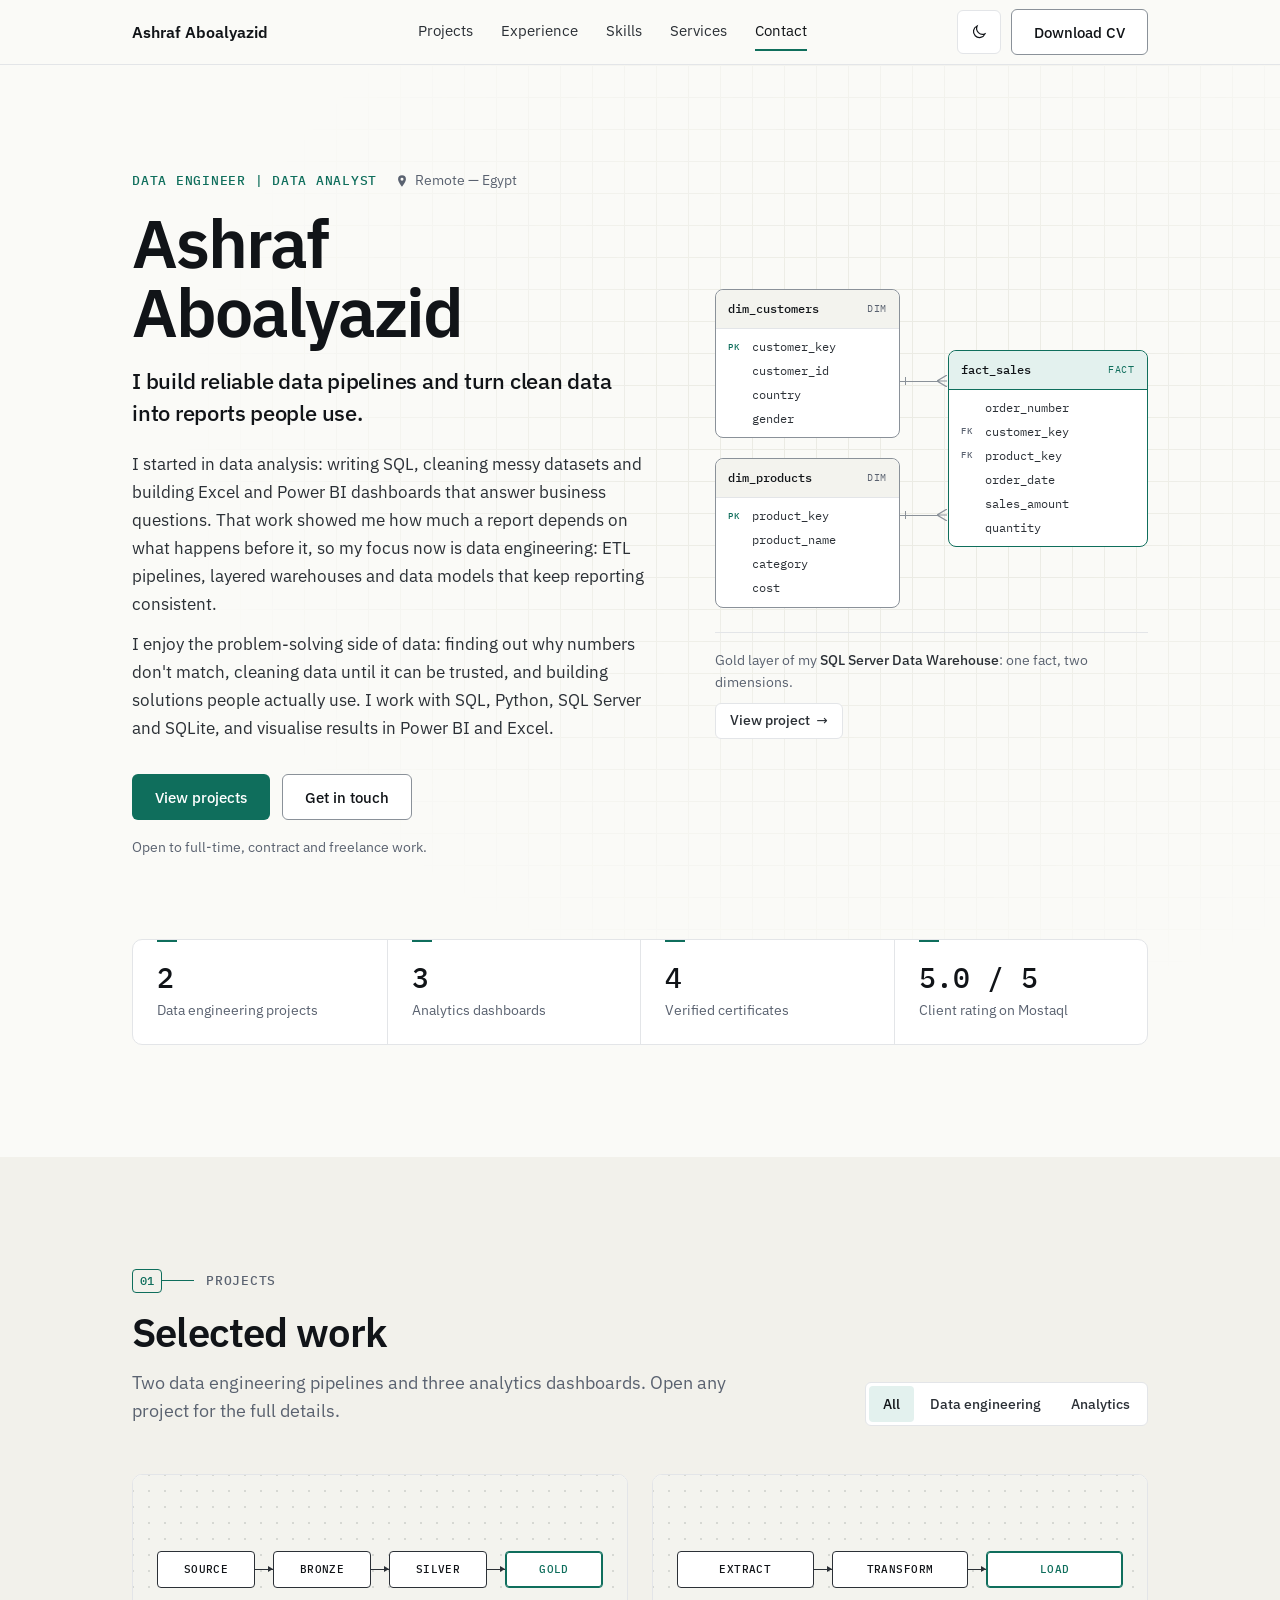
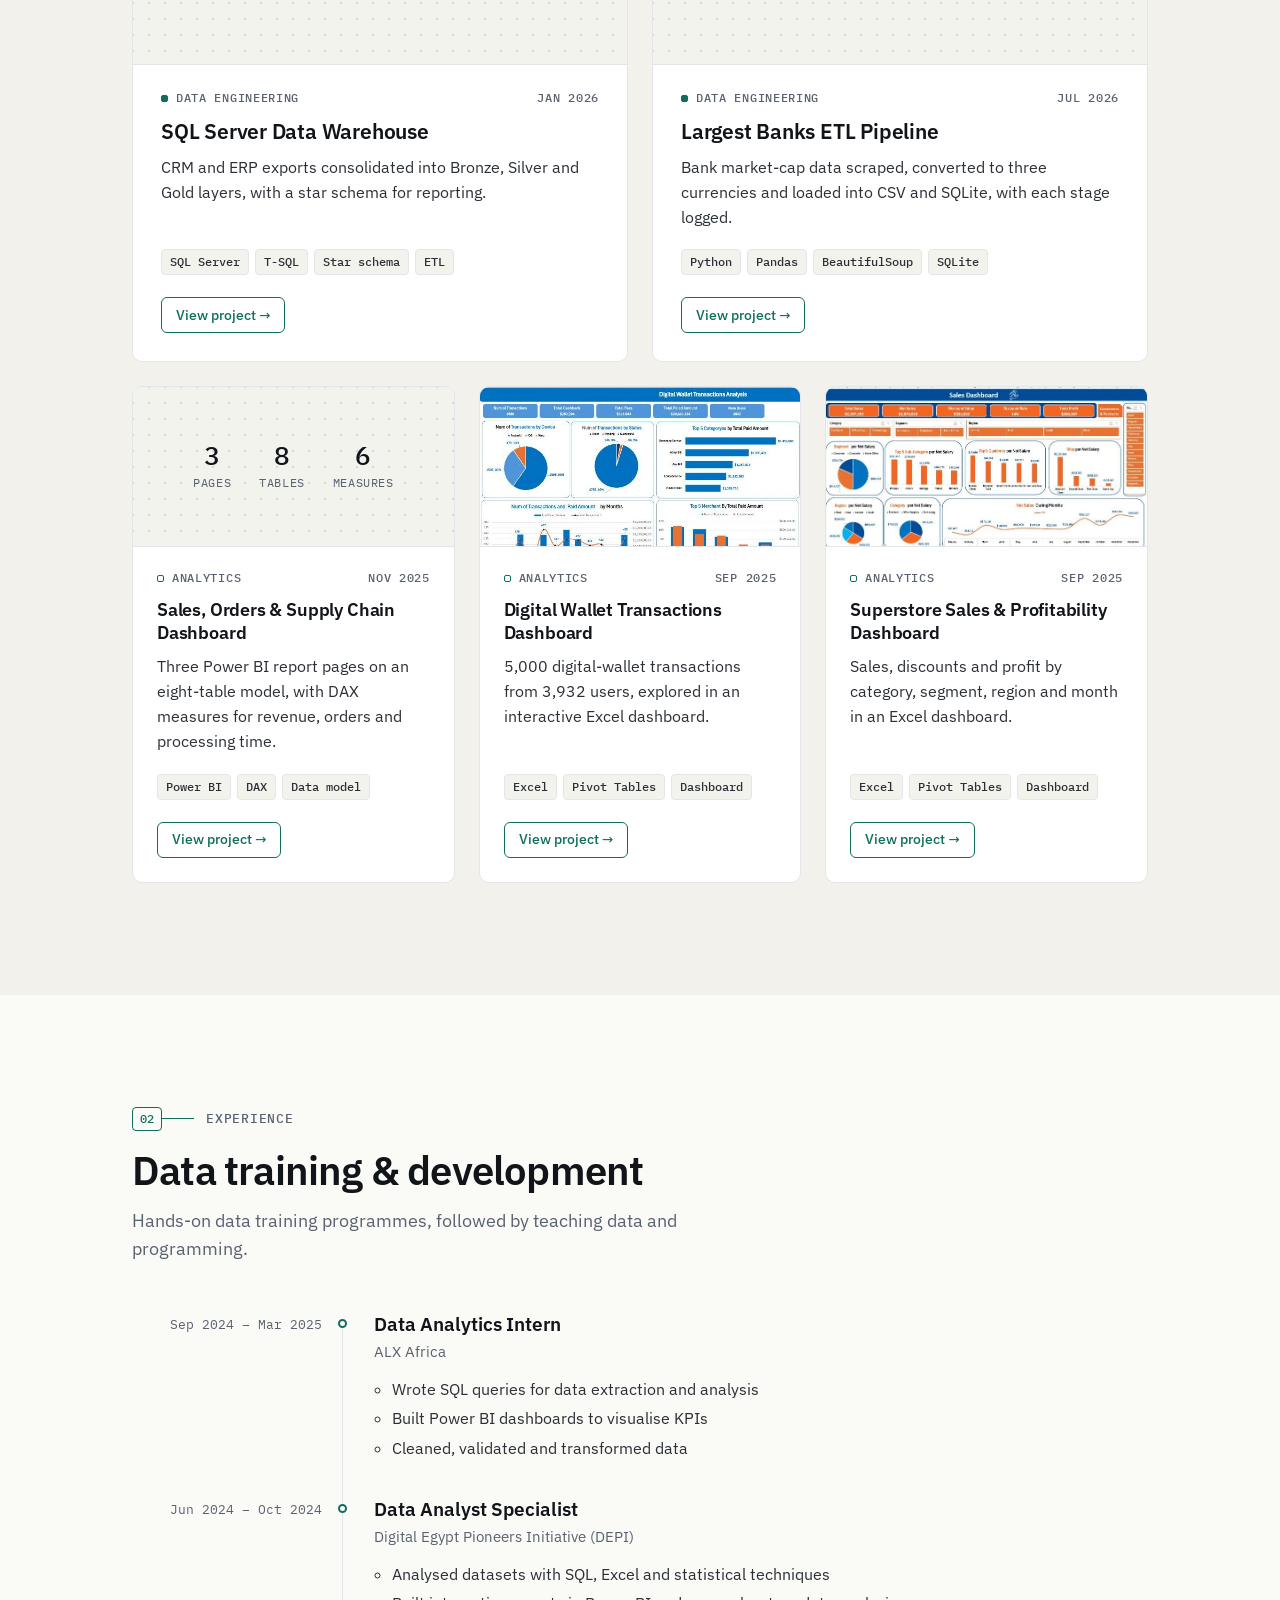
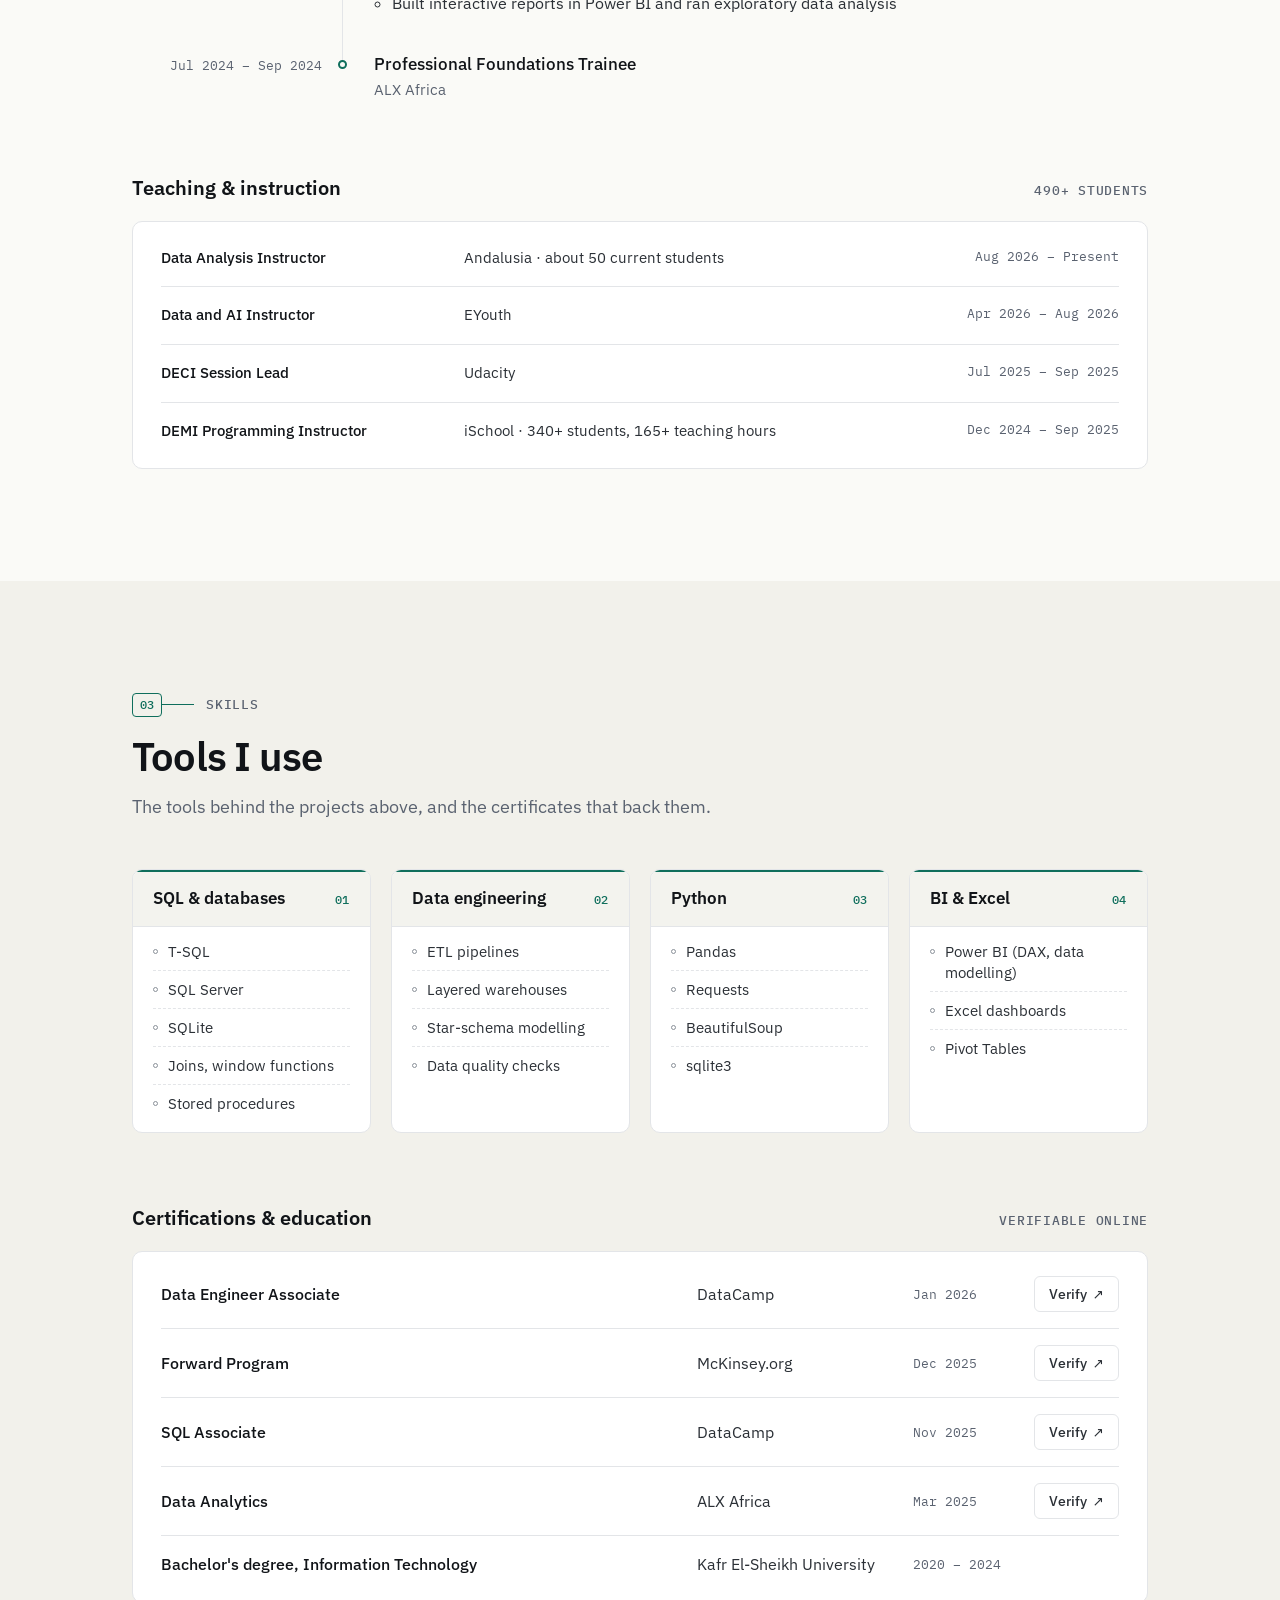
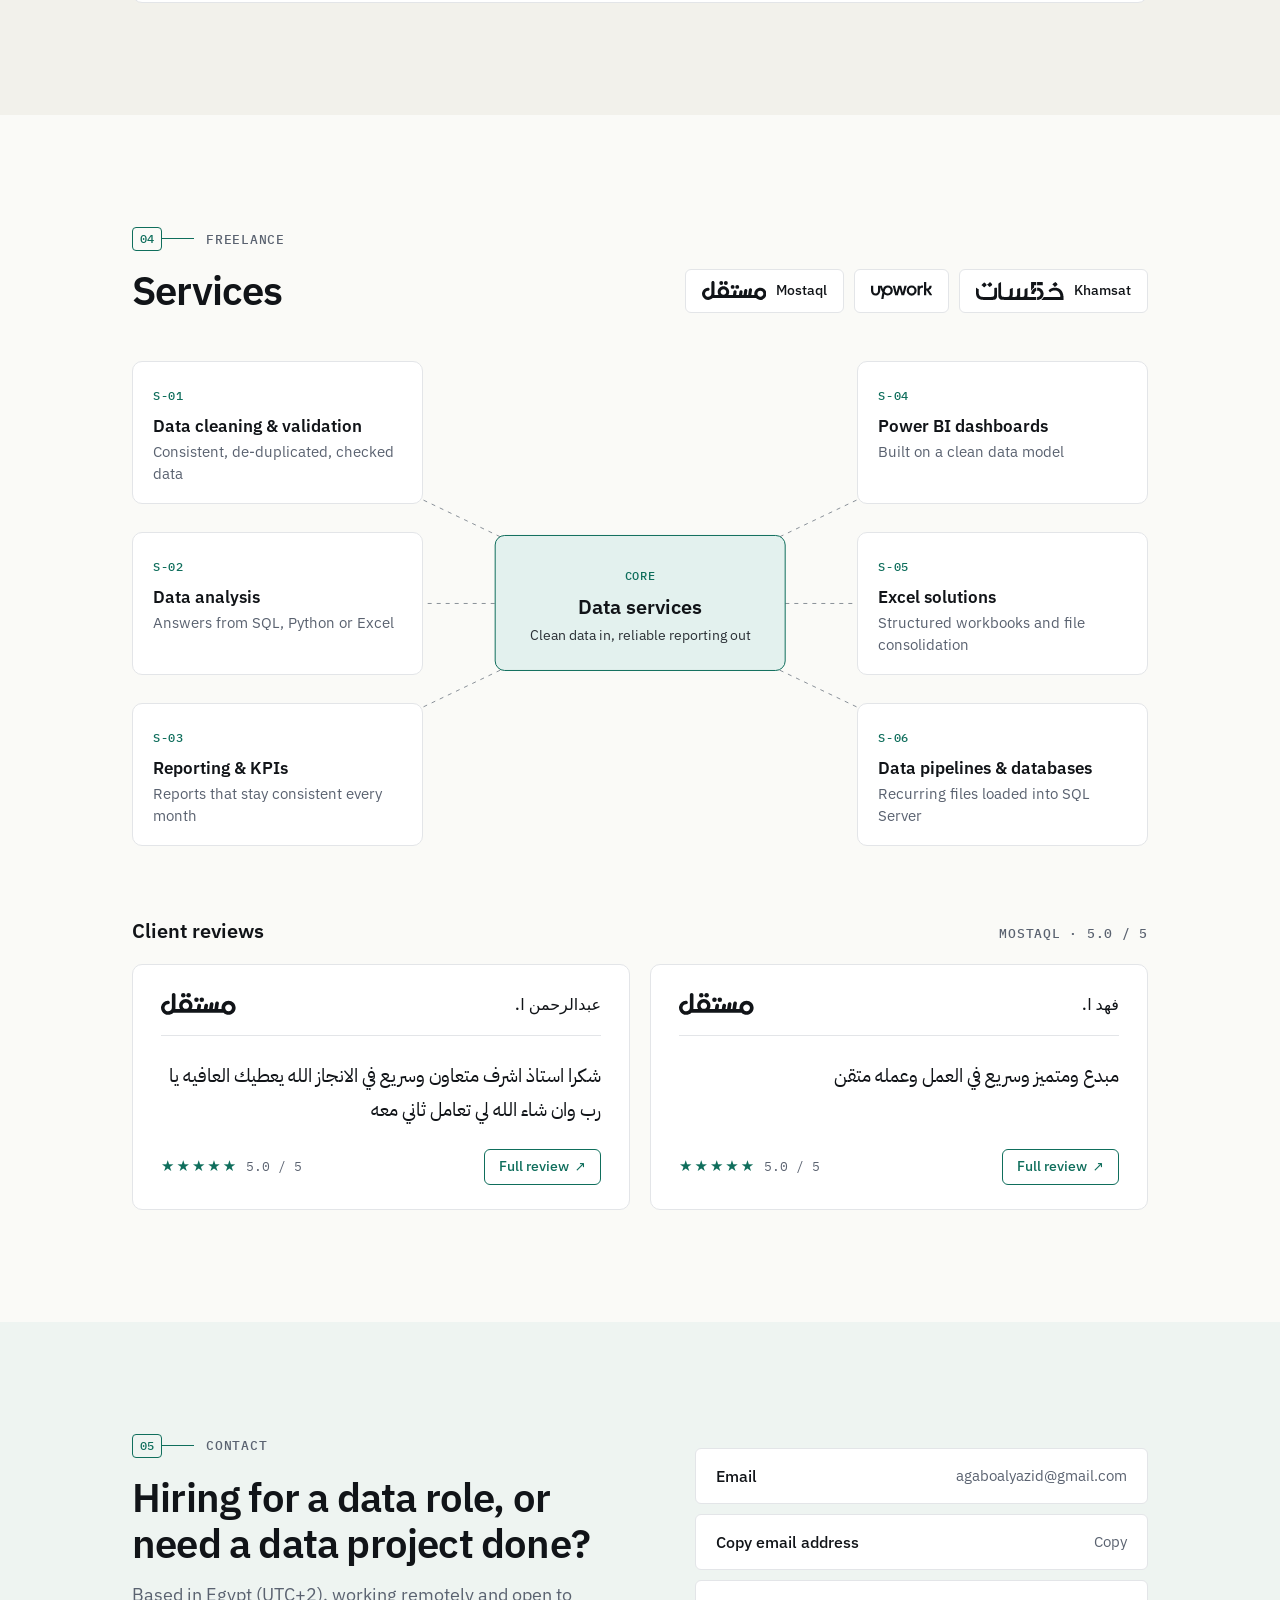
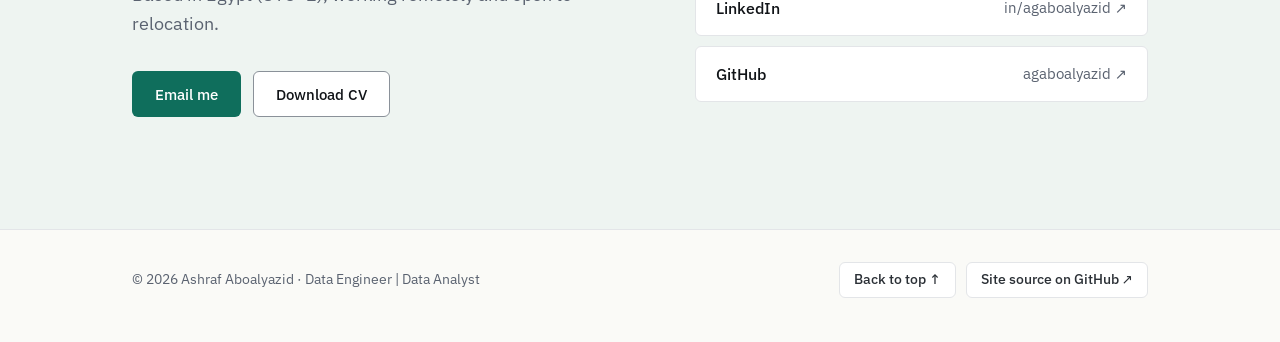
==== index.html @ 2f443173 "Star-schema services layout and branded platform buttons Services: a central 'Data services' hub wit" ====
<!doctype html>
<html lang="en">
<head>
<meta charset="utf-8">
<meta name="viewport" content="width=device-width, initial-scale=1">
<title>Ashraf Aboalyazid · Data Engineer | Data Analyst</title>
<meta name="description" content="Data Engineer and Data Analyst building ETL pipelines and warehouse models with SQL Server and Python, and reporting in Power BI and Excel. Remote, Egypt.">
<link rel="canonical" href="https://agaboalyazid.github.io/Portfolio/">
<meta property="og:type" content="website">
<meta property="og:title" content="Ashraf Aboalyazid · Data Engineer | Data Analyst">
<meta property="og:description" content="Data Engineer and Data Analyst building ETL pipelines and warehouse models with SQL Server and Python, and reporting in Power BI and Excel. Remote, Egypt.">
<meta property="og:url" content="https://agaboalyazid.github.io/Portfolio/">
<meta property="og:image" content="https://agaboalyazid.github.io/Portfolio/assets/og/og-home.png">
<meta property="og:image:width" content="1200">
<meta property="og:image:height" content="630">
<meta name="twitter:card" content="summary_large_image">
<meta name="twitter:title" content="Ashraf Aboalyazid · Data Engineer | Data Analyst">
<meta name="twitter:description" content="Data Engineer and Data Analyst building ETL pipelines and warehouse models with SQL Server and Python, and reporting in Power BI and Excel. Remote, Egypt.">
<meta name="twitter:image" content="https://agaboalyazid.github.io/Portfolio/assets/og/og-home.png">
<meta name="theme-color" content="#FAFAF7" media="(prefers-color-scheme: light)">
<meta name="theme-color" content="#121416" media="(prefers-color-scheme: dark)">
<link rel="icon" href="favicon.svg" type="image/svg+xml">
<link rel="apple-touch-icon" href="apple-touch-icon.png">
<script>(function(){try{var t=localStorage.getItem('theme');if(t==='light'||t==='dark')document.documentElement.setAttribute('data-theme',t);}catch(e){}})();</script>
<link rel="preload" href="assets/fonts/ibm-plex-sans-latin-400-normal.woff2" as="font" type="font/woff2" crossorigin>
<link rel="stylesheet" href="assets/css/tokens.css">
<link rel="stylesheet" href="assets/css/main.css">
<script src="assets/js/main.js" defer></script>
<script type="application/ld+json">{"@context": "https://schema.org", "@type": "Person", "name": "Ashraf Aboalyazid", "jobTitle": "Data Engineer | Data Analyst", "url": "https://agaboalyazid.github.io/Portfolio/", "address": {"@type": "PostalAddress", "addressCountry": "EG"}, "sameAs": ["https://www.linkedin.com/in/agaboalyazid/", "https://github.com/agaboalyazid"]}</script>
</head>
<body>
<a class="skip" href="#main">Skip to content</a>
<header class="site-header">
  <div class="wrap">
    <a class="logo" href="index.html">Ashraf Aboalyazid</a>
    <nav class="site-nav" id="site-nav" aria-label="Primary"><a href="#projects">Projects</a><a href="#experience">Experience</a><a href="#skills">Skills</a><a href="#services">Services</a><a href="#contact">Contact</a></nav>
    <div class="header-tools">
      <button class="icon-btn theme-toggle" type="button" aria-label="Switch theme" aria-pressed="false"><svg class="icon-moon" viewBox="0 0 24 24" fill="none" stroke="currentColor" stroke-width="1.6" aria-hidden="true"><path d="M20 14.5A8 8 0 0 1 9.5 4a8 8 0 1 0 10.5 10.5z"/></svg><svg class="icon-sun" viewBox="0 0 24 24" fill="none" stroke="currentColor" stroke-width="1.6" aria-hidden="true"><circle cx="12" cy="12" r="4.5"/><path d="M12 2.5v2.2M12 19.3v2.2M2.5 12h2.2M19.3 12h2.2M5.3 5.3l1.6 1.6M17.1 17.1l1.6 1.6M5.3 18.7l1.6-1.6M17.1 6.9l1.6-1.6"/></svg></button>
      <a class="btn btn-secondary header-cv" href="assets/cv/ashraf-aboalyazid-cv.pdf">Download CV</a>
      <button class="icon-btn menu-toggle" type="button" aria-label="Open menu" aria-expanded="false" aria-controls="site-nav"><svg viewBox="0 0 24 24" fill="none" stroke="currentColor" stroke-width="1.6" aria-hidden="true"><path d="M4 7h16M4 12h16M4 17h16"/></svg></button>
    </div>
  </div>
</header>
<main id="main">
  <section class="hero" id="home" aria-labelledby="hero-title">
    <div class="wrap">
      <div class="hero-grid">
        <div class="hero-intro">
          <p class="hero-meta"><span class="label">Data Engineer | Data Analyst</span><span class="loc"><svg viewBox="0 0 16 16" aria-hidden="true" focusable="false"><path d="M8 1.5a4.5 4.5 0 0 0-4.5 4.5c0 3.2 4.5 8.5 4.5 8.5s4.5-5.3 4.5-8.5A4.5 4.5 0 0 0 8 1.5Zm0 6.2a1.7 1.7 0 1 1 0-3.4 1.7 1.7 0 0 1 0 3.4Z" fill="currentColor"/></svg>Remote — Egypt</span></p>
          <h1 id="hero-title">Ashraf Aboalyazid</h1>
          <p class="tagline">I build reliable data pipelines and turn clean data into reports people use.</p>
          <div class="summary">
            <p>I started in data analysis: writing SQL, cleaning messy datasets and building Excel and Power BI dashboards that answer business questions. That work showed me how much a report depends on what happens before it, so my focus now is data engineering: ETL pipelines, layered warehouses and data models that keep reporting consistent.</p>
            <p>I enjoy the problem-solving side of data: finding out why numbers don't match, cleaning data until it can be trusted, and building solutions people actually use. I work with SQL, Python, SQL Server and SQLite, and visualise results in Power BI and Excel.</p>
          </div>
          <div class="actions"><a class="btn btn-primary" href="#projects">View projects</a><a class="btn btn-secondary" href="#contact">Get in touch</a></div>
          <p class="availability">Open to full-time, contract and freelance work.</p>
        </div>
        <figure class="erd-figure">
          <div class="erd" role="img" aria-label="Star schema from my SQL Server Data Warehouse: fact_sales links to dim_customers through customer_key and to dim_products through product_key">
            <div class="entity e-cust"><div class="e-head"><span class="e-name">dim_customers</span><span class="e-kind">dim</span></div><ul><li class="pk"><span class="k">PK</span>customer_key</li><li class=""><span class="k"></span>customer_id</li><li class=""><span class="k"></span>country</li><li class=""><span class="k"></span>gender</li></ul><span class="rel" aria-hidden="true"><svg class="crow" viewBox="0 0 10 12" focusable="false"><path d="M0 6H10M10 0L0 6L10 12" fill="none" stroke="currentColor" stroke-width="1.2"/></svg></span></div>
            <div class="entity e-prod"><div class="e-head"><span class="e-name">dim_products</span><span class="e-kind">dim</span></div><ul><li class="pk"><span class="k">PK</span>product_key</li><li class=""><span class="k"></span>product_name</li><li class=""><span class="k"></span>category</li><li class=""><span class="k"></span>cost</li></ul><span class="rel" aria-hidden="true"><svg class="crow" viewBox="0 0 10 12" focusable="false"><path d="M0 6H10M10 0L0 6L10 12" fill="none" stroke="currentColor" stroke-width="1.2"/></svg></span></div>
            <div class="entity e-fact"><div class="e-head"><span class="e-name">fact_sales</span><span class="e-kind">fact</span></div><ul><li class=""><span class="k"></span>order_number</li><li class="fk fk-cust"><span class="k">FK</span>customer_key</li><li class="fk fk-prod"><span class="k">FK</span>product_key</li><li class=""><span class="k"></span>order_date</li><li class=""><span class="k"></span>sales_amount</li><li class=""><span class="k"></span>quantity</li></ul></div>
          </div>
          <figcaption><span>Gold layer of my <b>SQL Server Data Warehouse</b>: one fact, two dimensions.</span><a class="btn btn-subtle btn-sm" href="projects/sql-data-warehouse/index.html">View project<span class="visually-hidden">: SQL Server Data Warehouse</span> →</a></figcaption>
        </figure>
      </div>
      <dl class="stats">
        <div><dt>Data engineering projects</dt><dd>2</dd></div>
        <div><dt>Analytics dashboards</dt><dd>3</dd></div>
        <div><dt>Verified certificates</dt><dd>4</dd></div>
        <div><dt>Client rating on Mostaql</dt><dd>5.0 / 5</dd></div>
      </dl>
    </div>
  </section>

  <section class="section band" id="projects" aria-labelledby="projects-title">
    <div class="wrap">
      <div class="section-head">
        <div>
          <div class="eyebrow"><span class="num">01</span><span class="rule" aria-hidden="true"></span><span class="label">Projects</span></div>
          <h2 id="projects-title">Selected work</h2>
          <p class="lede">Two data engineering pipelines and three analytics dashboards. Open any project for the full details.</p>
        </div>
        <div class="filter" role="group" aria-label="Filter projects" hidden>
          <button type="button" data-filter="all" aria-pressed="true">All</button>
          <button type="button" data-filter="engineering" aria-pressed="false"><span class="wide-only">Data e</span><span class="narrow-only">E</span>ngineering</button>
          <button type="button" data-filter="analytics" aria-pressed="false">Analytics</button>
        </div>
      </div>
      <p class="visually-hidden" id="filter-status" role="status"></p>
      <ul class="project-grid">
        <li data-category="engineering">
          <article class="card">
            <div class="card-visual"><div class="flow" role="img" aria-label="Pipeline: source files to Bronze, Silver and Gold layers"><div class="node">Source</div><div class="arrow"></div><div class="node">Bronze</div><div class="arrow"></div><div class="node">Silver</div><div class="arrow"></div><div class="node key">Gold</div></div></div>
            <div class="card-body">
              <p class="label meta"><span class="kind kind-engineering">Data engineering</span><span>Jan 2026</span></p>
              <h3><a href="projects/sql-data-warehouse/index.html">SQL Server Data Warehouse</a></h3>
              <p>CRM and ERP exports consolidated into Bronze, Silver and Gold layers, with a star schema for reporting.</p>
              <ul class="tags"><li>SQL Server</li><li>T-SQL</li><li>Star schema</li><li>ETL</li></ul>
              <span class="more btn btn-outline btn-sm" aria-hidden="true">View project →</span>
            </div>
          </article>
        </li>
        <li data-category="engineering">
          <article class="card">
            <div class="card-visual"><div class="flow" role="img" aria-label="Pipeline: extract, transform, load"><div class="node">Extract</div><div class="arrow"></div><div class="node">Transform</div><div class="arrow"></div><div class="node key">Load</div></div></div>
            <div class="card-body">
              <p class="label meta"><span class="kind kind-engineering">Data engineering</span><span>Jul 2026</span></p>
              <h3><a href="projects/largest-banks-etl/index.html">Largest Banks ETL Pipeline</a></h3>
              <p>Bank market-cap data scraped, converted to three currencies and loaded into CSV and SQLite, with each stage logged.</p>
              <ul class="tags"><li>Python</li><li>Pandas</li><li>BeautifulSoup</li><li>SQLite</li></ul>
              <span class="more btn btn-outline btn-sm" aria-hidden="true">View project →</span>
            </div>
          </article>
        </li>
        <li data-category="analytics">
          <article class="card">
            <div class="card-visual"><div class="facts-visual"><div class="row"><div><b>3</b><span>pages</span></div><div><b>8</b><span>tables</span></div><div><b>6</b><span>measures</span></div></div></div></div>
            <div class="card-body">
              <p class="label meta"><span class="kind kind-analytics">Analytics</span><span>Nov 2025</span></p>
              <h3><a href="projects/sales-orders-supply-chain/index.html">Sales, Orders &amp; Supply Chain Dashboard</a></h3>
              <p>Three Power BI report pages on an eight-table model, with DAX measures for revenue, orders and processing time.</p>
              <ul class="tags"><li>Power BI</li><li>DAX</li><li>Data model</li></ul>
              <span class="more btn btn-outline btn-sm" aria-hidden="true">View project →</span>
            </div>
          </article>
        </li>
        <li data-category="analytics">
          <article class="card">
            <div class="card-visual has-img"><img class="" src="assets/img/projects/digital-wallet-dashboard.webp" width="612" height="377" alt="" loading="lazy" decoding="async"></div>
            <div class="card-body">
              <p class="label meta"><span class="kind kind-analytics">Analytics</span><span>Sep 2025</span></p>
              <h3><a href="projects/digital-wallet-transactions/index.html">Digital Wallet Transactions Dashboard</a></h3>
              <p>5,000 digital-wallet transactions from 3,932 users, explored in an interactive Excel dashboard.</p>
              <ul class="tags"><li>Excel</li><li>Pivot Tables</li><li>Dashboard</li></ul>
              <span class="more btn btn-outline btn-sm" aria-hidden="true">View project →</span>
            </div>
          </article>
        </li>
        <li data-category="analytics">
          <article class="card">
            <div class="card-visual has-img"><img class="" src="assets/img/projects/superstore-dashboard.webp" width="723" height="380" alt="" loading="lazy" decoding="async"></div>
            <div class="card-body">
              <p class="label meta"><span class="kind kind-analytics">Analytics</span><span>Sep 2025</span></p>
              <h3><a href="projects/superstore-sales-profitability/index.html">Superstore Sales &amp; Profitability Dashboard</a></h3>
              <p>Sales, discounts and profit by category, segment, region and month in an Excel dashboard.</p>
              <ul class="tags"><li>Excel</li><li>Pivot Tables</li><li>Dashboard</li></ul>
              <span class="more btn btn-outline btn-sm" aria-hidden="true">View project →</span>
            </div>
          </article>
        </li>
      </ul>
    </div>
  </section>

  <section class="section" id="experience" aria-labelledby="experience-title">
    <span id="about"></span><span id="journey"></span>
    <div class="wrap">
      <div class="section-head">
        <div>
          <div class="eyebrow"><span class="num">02</span><span class="rule" aria-hidden="true"></span><span class="label">Experience</span></div>
          <h2 id="experience-title">Data training &amp; development</h2>
          <p class="lede">Hands-on data training programmes, followed by teaching data and programming.</p>
        </div>
      </div>
      <ol class="timeline">
        <li><p class="when">Sep 2024 – Mar 2025</p><div class="entry"><h3>Data Analytics Intern</h3><p class="org">ALX Africa</p><ul><li>Wrote SQL queries for data extraction and analysis</li><li>Built Power BI dashboards to visualise KPIs</li><li>Cleaned, validated and transformed data</li></ul></div></li>
        <li><p class="when">Jun 2024 – Oct 2024</p><div class="entry"><h3>Data Analyst Specialist</h3><p class="org">Digital Egypt Pioneers Initiative (DEPI)</p><ul><li>Analysed datasets with SQL, Excel and statistical techniques</li><li>Built interactive reports in Power BI and ran exploratory data analysis</li></ul></div></li>
        <li class="minor"><p class="when">Jul 2024 – Sep 2024</p><div class="entry"><h3>Professional Foundations Trainee</h3><p class="org">ALX Africa</p></div></li>
      </ol>
      <div class="block-title"><h3>Teaching &amp; instruction</h3><span class="label">490+ students</span></div>
      <div class="panel teaching">
        <table class="simple-table">
          <caption class="visually-hidden">Teaching roles</caption>
          <tbody>
            <tr><th scope="row">Data Analysis Instructor</th><td>Andalusia · about 50 current students</td><td class="when">Aug 2026 – Present</td></tr>
            <tr><th scope="row">Data and AI Instructor</th><td>EYouth</td><td class="when">Apr 2026 – Aug 2026</td></tr>
            <tr><th scope="row">DECI Session Lead</th><td>Udacity</td><td class="when">Jul 2025 – Sep 2025</td></tr>
            <tr><th scope="row">DEMI Programming Instructor</th><td>iSchool · 340+ students, 165+ teaching hours</td><td class="when">Dec 2024 – Sep 2025</td></tr>
          </tbody>
        </table>
      </div>
    </div>
  </section>

  <section class="section band" id="skills" aria-labelledby="skills-title">
    <div class="wrap">
      <div class="section-head">
        <div>
          <div class="eyebrow"><span class="num">03</span><span class="rule" aria-hidden="true"></span><span class="label">Skills</span></div>
          <h2 id="skills-title">Tools I use</h2>
          <p class="lede">The tools behind the projects above, and the certificates that back them.</p>
        </div>
      </div>
      <ul class="skills">
        <li><div class="entity-head"><h3>SQL &amp; databases</h3><span class="label">01</span></div><ul class="fields"><li>T-SQL</li><li>SQL Server</li><li>SQLite</li><li>Joins, window functions</li><li>Stored procedures</li></ul></li>
        <li><div class="entity-head"><h3>Data engineering</h3><span class="label">02</span></div><ul class="fields"><li>ETL pipelines</li><li>Layered warehouses</li><li>Star-schema modelling</li><li>Data quality checks</li></ul></li>
        <li><div class="entity-head"><h3>Python</h3><span class="label">03</span></div><ul class="fields"><li>Pandas</li><li>Requests</li><li>BeautifulSoup</li><li>sqlite3</li></ul></li>
        <li><div class="entity-head"><h3>BI &amp; Excel</h3><span class="label">04</span></div><ul class="fields"><li>Power BI (DAX, data modelling)</li><li>Excel dashboards</li><li>Pivot Tables</li></ul></li>
      </ul>
      <div class="block-title" id="certifications"><h3>Certifications &amp; education</h3><span class="label">Verifiable online</span></div>
      <ul class="cert-list panel">
        <li><b>Data Engineer Associate</b><span class="issuer">DataCamp</span><span class="when">Jan 2026</span><a class="btn btn-subtle btn-sm verify" href="https://www.datacamp.com/certificate/DEA0012960381795">Verify<span class="visually-hidden"> Data Engineer Associate certificate</span> ↗</a></li>
        <li><b>Forward Program</b><span class="issuer">McKinsey.org</span><span class="when">Dec 2025</span><a class="btn btn-subtle btn-sm verify" href="https://www.credly.com/badges/53489a5b-3e1a-4555-b13c-2518be64969a">Verify<span class="visually-hidden"> Forward Program badge</span> ↗</a></li>
        <li><b>SQL Associate</b><span class="issuer">DataCamp</span><span class="when">Nov 2025</span><a class="btn btn-subtle btn-sm verify" href="https://www.datacamp.com/certificate/SQA0011038731836">Verify<span class="visually-hidden"> SQL Associate certificate</span> ↗</a></li>
        <li><b>Data Analytics</b><span class="issuer">ALX Africa</span><span class="when">Mar 2025</span><a class="btn btn-subtle btn-sm verify" href="https://savanna.alxafrica.com/certificates/yShH9c2M3f">Verify<span class="visually-hidden"> Data Analytics certificate</span> ↗</a></li>
        <li><b>Bachelor's degree, Information Technology</b><span class="issuer">Kafr El-Sheikh University</span><span class="when">2020 – 2024</span><span></span></li>
      </ul>
    </div>
  </section>

  <section class="section" id="services" aria-labelledby="services-title">
    <div class="wrap">
      <div class="section-head">
        <div>
          <div class="eyebrow"><span class="num">04</span><span class="rule" aria-hidden="true"></span><span class="label">Freelance</span></div>
          <h2 id="services-title">Services</h2>
          
        </div>
        <ul class="platforms">
          <li><a class="plat plat-mostaql" href="https://mostaql.com/u/agaboalyazid"><svg class="plat-logo logo-mostaql" viewBox="0 0 414 122" xmlns="http://www.w3.org/2000/svg" aria-hidden="true" focusable="false"><g transform="translate(0.059437, 0.195000)" fill="currentColor" fill-rule="nonzero"><circle cx="123.491563" cy="12.573" r="12.573"/><circle cx="153.090563" cy="12.573" r="12.573"/><circle cx="196.606563" cy="37.67" r="12.573"/><circle cx="226.205563" cy="37.67" r="12.573"/><path d="M374.709563,42.623 C353.083563,42.623 335.491563,60.215 335.491563,81.841 C335.491563,84.257 335.722563,86.618 336.142563,88.915 C330.741563,88.916 324.037563,88.916 316.490563,88.917 L321.137563,58.675 C321.982563,53.136 318.177563,47.96 312.638563,47.114 C307.110563,46.291 301.923563,50.074 301.077563,55.613 L295.960563,88.92 C293.044563,88.92 290.080563,88.921 287.077563,88.921 L291.057563,63.174 C291.902563,57.635 288.097563,52.459 282.558563,51.613 C277.026563,50.79 271.843563,54.573 270.997563,60.112 L266.543563,88.924 C263.622563,88.924 260.707563,88.925 257.809563,88.925 L260.602563,70.621 C261.447563,65.082 257.641563,59.906 252.103563,59.06 C246.571563,58.237 241.388563,62.02 240.542563,67.559 L237.281563,88.928 C230.973563,88.929 224.968563,88.93 219.444563,88.931 L222.238563,70.621 C223.083563,65.082 219.277563,59.906 213.739563,59.06 C208.207563,58.237 203.024563,62.02 202.178563,67.559 L198.919563,88.918 L169.379563,88.918 C172.732563,83.35 174.665563,76.835 174.665563,69.876 C174.665563,49.46 158.056563,32.851 137.640563,32.851 C117.224563,32.851 100.615563,49.46 100.615563,69.876 C100.615563,76.836 102.548563,83.351 105.901563,88.918 L79.4215629,88.918 C79.8435629,86.534 80.0655629,84.072 80.0675629,81.531 C80.0685629,79.278 80.0675629,77.026 80.0665629,74.773 C80.0665629,74.764 80.0675629,74.756 80.0675629,74.748 L80.2625629,10.031 C80.2625629,4.493 75.7725629,0.002 70.2335629,0.002 C64.6945629,0.002 60.2045629,4.493 60.2045629,10.031 L60.2065629,17.446 L60.2065629,17.446 C60.2065629,17.504 60.2065629,17.561 60.2065629,17.619 L60.2215629,74.997 C60.2155629,77.163 60.2085629,79.346 60.2005629,81.568 C60.1515629,94.82 46.2775629,104.007 33.7985629,100.477 C24.7625629,97.92 18.8175629,89.3 19.6565629,79.97 C20.5195629,70.376 28.0635629,63.175 38.0915629,62.374 C45.1465629,61.81 49.3255629,57.65 48.8835629,51.63 C48.4505629,45.736 43.5125629,42.107 36.5525629,42.568 C19.0615629,43.726 4.67256288,56.212 0.96456288,73.103 C-2.83943712,90.435 4.81256288,107.882 20.3085629,116.289 C35.6835629,124.63 56.3755629,121.846 68.6935629,109.424 L346.880563,109.424 C353.991563,116.598 363.833563,121.061 374.709563,121.061 C396.333563,121.061 413.925563,103.469 413.925563,81.843 C413.925563,60.217 396.333563,42.623 374.709563,42.623 Z M137.638563,52.005 C147.491563,52.005 155.507563,60.02 155.507563,69.874 C155.507563,79.728 147.491563,87.743 137.638563,87.743 C127.785563,87.743 119.769563,79.728 119.769563,69.874 C119.770563,60.02 127.786563,52.005 137.638563,52.005 Z M374.709563,100.768 C364.272563,100.768 355.782563,92.278 355.782563,81.841 C355.782563,71.404 364.272563,62.914 374.709563,62.914 C385.144563,62.914 393.634563,71.404 393.634563,81.841 C393.634563,92.278 385.144563,100.768 374.709563,100.768 Z"/></g></svg><span>Mostaql</span></a></li>
          <li><a class="plat plat-upwork" href="https://www.upwork.com/freelancers/~010edc52bc84b15766?mp_source=share"><svg class="plat-logo logo-upwork" xmlns="http://www.w3.org/2000/svg" viewBox="0.48 0 101.04 28" aria-hidden="true" focusable="false" fill="currentColor"><path d="M28.18 19.06A6.54 6.54 0 0123 16c.67-5.34 2.62-7 5.2-7s4.54 2 4.54 5-2 5-4.54 5m0-13.34a7.77 7.77 0 00-7.9 6.08 26 26 0 01-1.93-5.62H12v7.9c0 2.87-1.3 5-3.85 5s-4-2.12-4-5v-7.9H.49v7.9A8.61 8.61 0 002.6 20a7.27 7.27 0 005.54 2.35c4.41 0 7.5-3.39 7.5-8.24V8.77a25.87 25.87 0 003.66 8.05L17.34 28h3.72l1.29-7.92a11 11 0 001.36 1 8.32 8.32 0 004.14 1.28h.34A8.1 8.1 0 0036.37 14a8.12 8.12 0 00-8.19-8.31M80.8 7.86V6.18h-3.6v15.63h3.65v-6.12c0-3.77.34-6.48 5.4-6.13V6c-2.36-.18-4.2.31-5.45 1.87M55.51 6.17 52.87 17.11 50.05 6.17 45.41 6.17 42.59 17.11 39.95 6.17 36.26 6.17 40.31 21.82 44.69 21.82 47.73 10.71 50.74 21.82 55.12 21.82 59.4 6.17ZM67.42 19.07c-2.59 0-4.53-2.05-4.53-5s2-5 4.53-5S72 11 72 14s-2 5-4.54 5m0-13.35A8.1 8.1 0 0059.25 14a8.18 8.18 0 1016.35 0 8.11 8.11 0 00-8.18-8.31m24.05 8.44h.84l5.09 7.69h4.11l-5.85-8.53a7.66 7.66 0 004.74-7.11h-3.63c0 3.37-2.66 4.65-5.3 4.65V0h-3.65v21.82h3.64z"/></svg><span class="visually-hidden">Upwork</span></a></li>
          <li><a class="plat plat-khamsat" href="https://khamsat.com/user/agaboalyazid"><svg class="plat-logo logo-khamsat" viewBox="0 0 321 66" xmlns="http://www.w3.org/2000/svg" aria-hidden="true" focusable="false"><path fill="currentColor" fill-rule="evenodd" d="M21.93 65.5C21.81 65.05 21.59 65 19.53 65C17.52 65 17.24 64.94 17 64.5C16.79 64.1 16.48 64 15.5 64C14.52 64 14.21 63.9 14 63.5C13.83 63.17 13.48 63 13 63C12.52 63 12.17 62.83 12 62.5C11.83 62.19 11.47 62 11.05 62C10.58 62 10.11 61.7 9.5 61C8.96 60.39 8.41 60 8.05 60C7.28 60 5 57.72 5 56.95C5 56.59 4.61 56.04 4 55.5C3.3 54.89 3 54.42 3 53.95C3 53.53 2.81 53.17 2.5 53C2.1 52.79 2 52.48 2 51.5C2 50.52 1.9 50.21 1.5 50C1.07 49.77 1 49.48 1 47.97C1 46.41 0.94 46.19 0.5 46.07C0.01 45.94 -0 45.73 -0 33.47C-0 22.69 0.05 21 0.37 21C0.57 21 0.85 21.22 1 21.5C1.17 21.81 1.53 22 1.95 22C2.42 22 2.89 22.3 3.5 23C4.11 23.7 4.58 24 5.05 24C5.47 24 5.83 24.19 6 24.5C6.17 24.83 6.52 25 7 25C7.47 25 7.83 25.17 7.99 25.48C8.15 25.78 8.57 26 9.06 26.05L9.88 26.12L9.94 34.43C10 42.43 10.03 42.75 10.5 43C10.93 43.23 11 43.53 11 45C11 46.48 11.07 46.77 11.5 47C11.83 47.17 12 47.52 12 48C12 48.48 12.17 48.83 12.5 49C12.8 49.16 13 49.52 13 49.9C13 50.73 14.27 52 15.1 52C15.48 52 15.84 52.2 16 52.5C16.17 52.83 16.52 53 17 53C17.48 53 17.83 53.17 18 53.5C18.17 53.83 18.52 54 19 54C19.48 54 19.83 54.17 20 54.5C20.26 54.99 20.52 55 40.5 55C60.48 55 60.74 54.99 61 54.5C61.17 54.17 61.52 54 62 54C62.47 54 62.83 53.83 62.99 53.52C63.15 53.22 63.57 53 64.06 52.95C64.78 52.88 64.88 52.78 64.95 52.06C65 51.57 65.22 51.15 65.52 50.99C65.83 50.83 66 50.47 66 50C66 49.52 66.17 49.17 66.5 49C66.98 48.74 67 48.43 67.06 35.43L67.12 22.12L68.44 22.05C69.44 21.99 69.81 21.86 70.01 21.48C70.26 21.02 70.51 20.99 73.58 21.06L76.88 21.12L76.94 38.93C77 56.53 77 56.73 76.5 57C76.17 57.17 76 57.52 76 58C76 58.48 75.83 58.83 75.5 59C75.2 59.16 75 59.52 75 59.89C75 60.77 71.77 64 70.89 64C70.52 64 70.16 64.2 70 64.5C69.79 64.9 69.48 65 68.47 65C67.41 65 67.18 65.08 67.07 65.5C66.94 66 66.73 66 44.5 66C22.27 66 22.06 66 21.93 65.5ZM92.93 65.5C92.82 65.08 92.59 65 91.53 65C90.52 65 90.21 64.9 90 64.5C89.84 64.21 89.48 64 89.11 64C88.23 64 84 59.77 84 58.89C84 58.52 83.79 58.16 83.5 58C83.1 57.79 83 57.48 83 56.5C83 55.52 82.9 55.21 82.5 55C82.01 54.74 82 54.48 82 30.6L82 6.48L83.24 5.24C84 4.48 84.7 4 85.05 4C85.41 4 85.96 3.61 86.5 3C87.11 2.3 87.58 2 88.05 2C88.47 2 88.83 1.81 89 1.5C89.18 1.17 89.52 1 90.03 1C90.59 1 90.83 0.86 90.93 0.5C91 0.22 91.27 0 91.53 0C91.99 0 92 0.65 92 23.37C92 46.48 92.01 46.74 92.5 47C92.92 47.23 93 47.52 93 48.89L93 50.52L94.74 52.26C96.38 53.9 96.55 54 97.61 54C98.48 54 98.79 54.11 99 54.5C99.26 54.99 99.52 55 109 55C118.48 55 118.74 54.99 119 54.5C119.16 54.2 119.52 54 119.9 54C120.73 54 122 52.73 122 51.9C122 51.52 122.2 51.16 122.5 51C122.9 50.79 123 50.48 123 49.5C123 48.52 123.1 48.21 123.5 48C123.99 47.74 124 47.48 124 37.1L124 26.46L124.73 25.73C125.32 25.14 125.68 25 126.6 25C127.48 25 127.79 24.89 128 24.5C128.17 24.17 128.52 24 129 24C129.48 24 129.83 23.83 130 23.5C130.17 23.17 130.52 23 131 23C131.48 23 131.83 22.83 132.01 22.49C132.24 22.05 132.48 21.99 133.58 22.05L134.88 22.12L134.94 35.43C135 48.53 135 48.73 134.5 49C134.07 49.23 134 49.52 134 51C134 52.49 133.93 52.77 133.49 53.01C133.1 53.21 132.99 53.48 133.05 54.08L133.12 54.88L139.43 54.94C145.52 55.01 145.74 54.99 146 54.5C146.16 54.2 146.52 54 146.9 54C147.32 54 147.93 53.59 148.76 52.76C149.88 51.64 150 51.41 150 50.4C150 49.52 150.11 49.21 150.5 49C150.99 48.74 151 48.48 151 37.6L151 26.46L151.73 25.73C152.32 25.14 152.68 25 153.6 25C154.48 25 154.79 24.89 155 24.5C155.17 24.17 155.52 24 156 24C156.48 24 156.83 23.83 157 23.5C157.21 23.1 157.52 23 158.5 23C159.49 23 159.79 22.9 160.01 22.49C160.21 22.1 160.48 21.99 161.08 22.05L161.88 22.12L161.94 36.43C162 50.53 162 50.73 161.5 51C161.11 51.21 161 51.52 161 52.48C161 53.44 160.89 53.76 160.46 54.05C159.23 54.87 160.09 55 166.51 55C172.48 55 172.74 54.98 173 54.5C173.16 54.2 173.52 54 173.9 54C174.76 54 177 51.76 177 50.9C177 50.52 177.2 50.16 177.5 50C177.99 49.74 178 49.48 178 38.6L178 27.48L179.24 26.24C180.07 25.41 180.68 25 181.1 25C181.48 25 181.84 24.8 182 24.5C182.21 24.1 182.52 24 183.5 24C184.48 24 184.79 23.9 185 23.5C185.17 23.17 185.52 23 186 23C186.48 23 186.83 22.83 187.01 22.49C187.21 22.1 187.48 21.99 188.08 22.05L188.88 22.12L188.94 35.93C189 49.53 189 49.73 188.5 50C188.07 50.23 188 50.52 188 52C188 53.49 187.93 53.77 187.48 54.01C185.98 54.81 186.98 54.87 204.02 55L220.88 55.12L220.94 60.56L221.01 66L157.03 66C93.27 66 93.06 66 92.93 65.5ZM224.06 60.56L224.12 55.12L225.93 55.05C227.43 54.99 227.79 54.89 228.01 54.49C228.21 54.12 228.53 54 229.39 54C230.48 54 230.58 53.93 233.26 51.26C235.93 48.58 236 48.48 236 47.39C236 46.52 236.11 46.21 236.5 46C236.94 45.76 237 45.48 237 43.5C237 41.52 236.94 41.24 236.5 41C236.11 40.79 236 40.48 236 39.58C236 38.56 235.89 38.32 235.02 37.52C234.4 36.94 234.01 36.35 233.96 35.87C233.89 35.25 233.75 35.11 233.13 35.04C232.65 34.99 232.06 34.6 231.48 33.98C230.87 33.32 230.36 33 229.92 33C229.53 33 229.16 32.81 229 32.51C228.78 32.09 228.43 32.01 226.43 31.95L224.12 31.88L224.12 26.5L224.12 21.12L227.42 21.06C230.52 20.99 230.74 21.02 231 21.49C231.21 21.9 231.52 22 232.5 22C233.48 22 233.79 22.1 234 22.5C234.17 22.81 234.53 23 234.95 23C235.42 23 235.89 23.3 236.5 24C237.03 24.61 237.6 25 237.94 25C238.78 25 244 30.27 244 31.11C244 31.48 244.21 31.84 244.5 32C244.83 32.17 245 32.52 245 33C245 33.48 245.17 33.83 245.5 34C245.83 34.17 246 34.52 246 35C246 35.48 246.17 35.83 246.5 36C246.93 36.23 247 36.52 247 38C247 39.48 247.07 39.77 247.5 40C247.95 40.24 248 40.52 248 43C248 45.48 247.95 45.76 247.5 46C247.06 46.24 247 46.52 247 48.5C247 50.48 246.94 50.76 246.5 51C246.17 51.17 246 51.52 246 52C246 52.48 245.83 52.83 245.5 53C245.19 53.17 245 53.53 245 53.95C245 54.42 244.7 54.89 244 55.5C243.39 56.04 243 56.6 243 56.94C243 57.78 238.73 62 237.89 62C237.52 62 237.16 62.21 237 62.5C236.83 62.83 236.48 63 236 63C235.52 63 235.17 63.17 235 63.5C234.83 63.83 234.48 64 234 64C233.52 64 233.17 64.17 233 64.5C232.79 64.9 232.48 65 231.47 65C230.41 65 230.18 65.08 230.07 65.5C229.95 65.96 229.73 66 226.97 66L223.99 66L224.06 60.56ZM240 65.74C240 65.59 241.35 64.13 243 62.5C245.26 60.27 246 59.37 246 58.9C246 58.52 246.2 58.16 246.5 58C246.8 57.84 247 57.48 247 57.1C247 56.73 247.31 56.16 247.73 55.73L248.46 55L278.67 54.94L308.88 54.88L308.94 51.07C309.01 47.48 308.99 47.26 308.51 47C308.1 46.79 308 46.48 308 45.5C308 44.52 307.9 44.21 307.5 44C307.17 43.83 307 43.48 307 43C307 42.52 306.83 42.17 306.5 42C306.17 41.83 306 41.48 306 41C306 40.52 305.83 40.17 305.5 40C305.2 39.84 305 39.48 305 39.11C305 38.28 301.77 35 300.95 35C300.6 35 300.04 34.61 299.5 34C298.89 33.3 298.42 33 297.95 33C297.53 33 297.17 32.81 297 32.5C296.77 32.07 296.48 32 295 32C293.52 32 293.23 31.93 293 31.5C292.75 31.03 292.48 31 288.5 31C284.52 31 284.25 31.03 284 31.5C283.77 31.93 283.48 32 282 32C280.52 32 280.23 32.07 280 32.5C279.83 32.83 279.48 33 279 33C278.52 33 278.17 33.17 278 33.5C277.84 33.8 277.48 34 277.09 34C276.63 34 275.93 34.53 274.5 36C273.26 37.26 272.35 38 272.01 38C271.28 38 269 35.69 269 34.95C269 34.59 268.61 34.04 268 33.5C267.28 32.87 267 32.43 267 31.91C267 31.41 266.85 31.16 266.5 31.07C266.23 31 266 30.82 266 30.68C266 30.18 268.48 28 269.06 28C269.4 28 269.96 27.61 270.5 27C271.08 26.34 271.59 26 272 26C272.41 26 272.92 25.66 273.5 25C274.11 24.3 274.58 24 275.05 24C275.47 24 275.83 23.81 276 23.5C276.21 23.1 276.52 23 277.5 23C278.48 23 278.79 22.9 279 22.5C279.23 22.07 279.52 22 281 22C282.48 22 282.77 21.93 283 21.5C283.26 21.02 283.52 21 289.5 21C295.48 21 295.74 21.02 296 21.5C296.23 21.93 296.52 22 298 22C299.48 22 299.77 22.07 300 22.5C300.21 22.9 300.52 23 301.5 23C302.48 23 302.79 23.1 303 23.5C303.17 23.81 303.53 24 303.95 24C304.42 24 304.89 24.3 305.5 25C306.03 25.61 306.6 26 306.94 26C307.78 26 315 33.27 315 34.11C315 34.48 315.21 34.84 315.5 35C315.83 35.17 316 35.52 316 36C316 36.48 316.17 36.83 316.5 37C316.83 37.17 317 37.52 317 38C317 38.48 317.17 38.83 317.5 39C317.9 39.21 318 39.52 318 40.5C318 41.48 318.1 41.79 318.5 42C318.9 42.21 319 42.52 319 43.5C319 44.48 319.1 44.79 319.5 45C319.95 45.24 320 45.52 320 48.03C320 50.59 320.04 50.81 320.5 50.93C320.99 51.05 321 51.27 321 58.53L321 66L280.5 66C252.17 66 240 65.92 240 65.74ZM203.17 43.84C203.08 43.74 203 42.23 203 40.47C203 37.52 203.04 37.25 203.5 37C203.9 36.79 204 36.48 204 35.5C204 34.52 204.1 34.21 204.5 34C204.81 33.83 205 33.47 205 33.05C205 32.58 205.3 32.11 206 31.5C206.61 30.96 207 30.4 207 30.06C207 29.27 211.27 25 212.06 25C212.4 25 212.96 24.61 213.5 24C214.11 23.3 214.58 23 215.05 23C215.47 23 215.83 22.81 216 22.5C216.21 22.1 216.52 22 217.5 22C218.49 22 218.79 21.9 219.01 21.49C219.21 21.1 219.48 20.99 220.08 21.05L220.88 21.12L220.88 27L220.88 32.88L220.16 32.96C219.16 33.07 215 37.23 215 38.11C215 38.47 214.8 38.84 214.51 39C214.09 39.22 214.01 39.57 213.95 41.57L213.88 43.88L208.61 43.94C205.71 43.98 203.27 43.93 203.17 43.84ZM202.07 31.64C201.96 31.45 201.9 24.25 201.94 15.64L202.01 0L211.51 0L221.01 0L220.94 5.94L220.88 11.88L217 12L213.12 12.12L213.06 16.34L212.99 20.55L212.26 21.28C211.86 21.67 211.3 22 211.01 22C210.27 22 205 27.3 205 28.06C205 28.4 204.61 28.97 204 29.5C203.23 30.18 203 30.56 203 31.19C203 32.05 202.45 32.32 202.07 31.64ZM26 16.5C23.34 13.76 22.48 13.02 21.95 13.01C21.53 13.01 21.16 12.8 21 12.5C20.85 12.22 20.57 12 20.37 12C20.16 12 20 11.89 20 11.75C20 11.61 22.14 9.36 24.75 6.75C29.69 1.8 30.38 1.34 31 2.5C31.16 2.79 31.52 3 31.89 3C32.78 3 38 8.22 38 9.11C38 9.48 38.21 9.84 38.5 10C39.6 10.59 39.15 11.36 35.75 14.75C33.51 17 32.34 18 31.94 18C31.59 18 31.05 18.38 30.53 19C30.06 19.55 29.61 20 29.53 19.99C29.44 19.98 27.86 18.41 26 16.5ZM46.01 14.54C43.5 11.99 42.45 11.09 41.89 11C41.28 10.9 41.11 10.73 41.05 10.19C40.98 9.64 41.29 9.2 42.73 7.76C43.79 6.69 44.69 6 45.01 6C45.34 6 46.43 5.09 48 3.5C50.32 1.14 50.52 1 51.49 1C52.46 1 52.65 1.14 55.75 4.25L59 7.49L59 9.51L59 11.52L57.76 12.76C57.04 13.48 56.3 14 55.98 14C55.65 14 54.89 14.58 54 15.5C52.97 16.57 52.37 17 51.91 17C51.52 17 51.16 17.2 51 17.5C50.39 18.64 49.56 18.15 46.01 14.54ZM287.69 17.25C287.31 16.86 287 16.3 287 16.01C287 15.22 282.69 11 281.89 11C281.52 11 281.16 10.79 281 10.5C280.85 10.22 280.57 10 280.37 10C280.16 10 280 9.89 280 9.75C280 9.24 286.48 3 287.01 3C287.53 3 290 0.74 290 0.26C290 0.12 290.23 0 290.5 0C290.77 0 291 0.12 291 0.27C291 0.74 292.44 2 292.99 2C293.78 2 298 6.31 298 7.11C298 7.48 298.21 7.84 298.5 8C298.83 8.17 299 8.52 299 9C299 9.48 298.83 9.83 298.5 10C298.2 10.16 298 10.52 298 10.9C298 11.69 296.74 13 296 13C295.65 13 294.75 13.72 293.5 15C292.07 16.47 291.37 17 290.91 17C290.52 17 290.16 17.2 290 17.5C289.61 18.24 288.51 18.12 287.69 17.25ZM224.17 11.84C224.08 11.74 224 9.04 224 5.83L224 0L234 0C242.62 0 244 0.05 244 0.37C244 0.57 244.23 0.85 244.5 1C244.99 1.26 245.01 1.48 244.94 6.57L244.88 11.88L234.61 11.94C228.96 11.98 224.26 11.93 224.17 11.84Z"/></svg><span>Khamsat</span></a></li>
        </ul>
      </div>
      <div class="star">
        <svg class="star-lines" viewBox="0 0 100 100" preserveAspectRatio="none" aria-hidden="true" focusable="false"><line class="ln ln-1" x1="16.7" y1="16.7" x2="50" y2="50"/><line class="ln ln-2" x1="16.7" y1="50" x2="50" y2="50"/><line class="ln ln-3" x1="16.7" y1="83.3" x2="50" y2="50"/><line class="ln ln-4" x1="83.3" y1="16.7" x2="50" y2="50"/><line class="ln ln-5" x1="83.3" y1="50" x2="50" y2="50"/><line class="ln ln-6" x1="83.3" y1="83.3" x2="50" y2="50"/></svg>
        <div class="hub"><span class="label">Core</span><p class="hub-title">Data services</p><p class="hub-sub">Clean data in, reliable reporting out</p></div>
        <ul class="services"><li class="svc svc-1"><span class="label">S-01</span><h3>Data cleaning &amp; validation</h3><p>Consistent, de-duplicated, checked data</p></li><li class="svc svc-2"><span class="label">S-02</span><h3>Data analysis</h3><p>Answers from SQL, Python or Excel</p></li><li class="svc svc-3"><span class="label">S-03</span><h3>Reporting &amp; KPIs</h3><p>Reports that stay consistent every month</p></li><li class="svc svc-4"><span class="label">S-04</span><h3>Power BI dashboards</h3><p>Built on a clean data model</p></li><li class="svc svc-5"><span class="label">S-05</span><h3>Excel solutions</h3><p>Structured workbooks and file consolidation</p></li><li class="svc svc-6"><span class="label">S-06</span><h3>Data pipelines &amp; databases</h3><p>Recurring files loaded into SQL Server</p></li></ul>
      </div>
      <div class="block-title"><h3>Client reviews</h3><span class="label">Mostaql · 5.0 / 5</span></div>
      <div class="reviews">
        <article class="review">
          <div class="review-head">
            <span class="platform"><svg class="mostaql-logo" viewBox="0 0 414 122" xmlns="http://www.w3.org/2000/svg" aria-hidden="true" focusable="false"><g transform="translate(0.059437, 0.195000)" fill="currentColor" fill-rule="nonzero"><circle cx="123.491563" cy="12.573" r="12.573"/><circle cx="153.090563" cy="12.573" r="12.573"/><circle cx="196.606563" cy="37.67" r="12.573"/><circle cx="226.205563" cy="37.67" r="12.573"/><path d="M374.709563,42.623 C353.083563,42.623 335.491563,60.215 335.491563,81.841 C335.491563,84.257 335.722563,86.618 336.142563,88.915 C330.741563,88.916 324.037563,88.916 316.490563,88.917 L321.137563,58.675 C321.982563,53.136 318.177563,47.96 312.638563,47.114 C307.110563,46.291 301.923563,50.074 301.077563,55.613 L295.960563,88.92 C293.044563,88.92 290.080563,88.921 287.077563,88.921 L291.057563,63.174 C291.902563,57.635 288.097563,52.459 282.558563,51.613 C277.026563,50.79 271.843563,54.573 270.997563,60.112 L266.543563,88.924 C263.622563,88.924 260.707563,88.925 257.809563,88.925 L260.602563,70.621 C261.447563,65.082 257.641563,59.906 252.103563,59.06 C246.571563,58.237 241.388563,62.02 240.542563,67.559 L237.281563,88.928 C230.973563,88.929 224.968563,88.93 219.444563,88.931 L222.238563,70.621 C223.083563,65.082 219.277563,59.906 213.739563,59.06 C208.207563,58.237 203.024563,62.02 202.178563,67.559 L198.919563,88.918 L169.379563,88.918 C172.732563,83.35 174.665563,76.835 174.665563,69.876 C174.665563,49.46 158.056563,32.851 137.640563,32.851 C117.224563,32.851 100.615563,49.46 100.615563,69.876 C100.615563,76.836 102.548563,83.351 105.901563,88.918 L79.4215629,88.918 C79.8435629,86.534 80.0655629,84.072 80.0675629,81.531 C80.0685629,79.278 80.0675629,77.026 80.0665629,74.773 C80.0665629,74.764 80.0675629,74.756 80.0675629,74.748 L80.2625629,10.031 C80.2625629,4.493 75.7725629,0.002 70.2335629,0.002 C64.6945629,0.002 60.2045629,4.493 60.2045629,10.031 L60.2065629,17.446 L60.2065629,17.446 C60.2065629,17.504 60.2065629,17.561 60.2065629,17.619 L60.2215629,74.997 C60.2155629,77.163 60.2085629,79.346 60.2005629,81.568 C60.1515629,94.82 46.2775629,104.007 33.7985629,100.477 C24.7625629,97.92 18.8175629,89.3 19.6565629,79.97 C20.5195629,70.376 28.0635629,63.175 38.0915629,62.374 C45.1465629,61.81 49.3255629,57.65 48.8835629,51.63 C48.4505629,45.736 43.5125629,42.107 36.5525629,42.568 C19.0615629,43.726 4.67256288,56.212 0.96456288,73.103 C-2.83943712,90.435 4.81256288,107.882 20.3085629,116.289 C35.6835629,124.63 56.3755629,121.846 68.6935629,109.424 L346.880563,109.424 C353.991563,116.598 363.833563,121.061 374.709563,121.061 C396.333563,121.061 413.925563,103.469 413.925563,81.843 C413.925563,60.217 396.333563,42.623 374.709563,42.623 Z M137.638563,52.005 C147.491563,52.005 155.507563,60.02 155.507563,69.874 C155.507563,79.728 147.491563,87.743 137.638563,87.743 C127.785563,87.743 119.769563,79.728 119.769563,69.874 C119.770563,60.02 127.786563,52.005 137.638563,52.005 Z M374.709563,100.768 C364.272563,100.768 355.782563,92.278 355.782563,81.841 C355.782563,71.404 364.272563,62.914 374.709563,62.914 C385.144563,62.914 393.634563,71.404 393.634563,81.841 C393.634563,92.278 385.144563,100.768 374.709563,100.768 Z"/></g></svg><span class="visually-hidden">Mostaql</span></span>
            <p class="client"><bdi lang="ar">عبدالرحمن ا.</bdi></p>
          </div>
          <blockquote lang="ar" dir="rtl">شكرا استاذ اشرف متعاون وسريع في الانجاز الله يعطيك العافيه يا رب وان شاء الله لي تعامل ثاني معه</blockquote>
          <div class="review-foot">
            <p class="stars"><span aria-hidden="true">★★★★★</span><span><span class="visually-hidden">Rated </span>5.0 / 5</span></p>
            <a class="btn btn-outline btn-sm" href="https://mostaql.com/u/agaboalyazid/reviews/9570721">Full review<span class="visually-hidden"> from <bdi lang="ar">عبدالرحمن ا.</bdi> on Mostaql</span><span aria-hidden="true">↗</span></a>
          </div>
        </article><article class="review">
          <div class="review-head">
            <span class="platform"><svg class="mostaql-logo" viewBox="0 0 414 122" xmlns="http://www.w3.org/2000/svg" aria-hidden="true" focusable="false"><g transform="translate(0.059437, 0.195000)" fill="currentColor" fill-rule="nonzero"><circle cx="123.491563" cy="12.573" r="12.573"/><circle cx="153.090563" cy="12.573" r="12.573"/><circle cx="196.606563" cy="37.67" r="12.573"/><circle cx="226.205563" cy="37.67" r="12.573"/><path d="M374.709563,42.623 C353.083563,42.623 335.491563,60.215 335.491563,81.841 C335.491563,84.257 335.722563,86.618 336.142563,88.915 C330.741563,88.916 324.037563,88.916 316.490563,88.917 L321.137563,58.675 C321.982563,53.136 318.177563,47.96 312.638563,47.114 C307.110563,46.291 301.923563,50.074 301.077563,55.613 L295.960563,88.92 C293.044563,88.92 290.080563,88.921 287.077563,88.921 L291.057563,63.174 C291.902563,57.635 288.097563,52.459 282.558563,51.613 C277.026563,50.79 271.843563,54.573 270.997563,60.112 L266.543563,88.924 C263.622563,88.924 260.707563,88.925 257.809563,88.925 L260.602563,70.621 C261.447563,65.082 257.641563,59.906 252.103563,59.06 C246.571563,58.237 241.388563,62.02 240.542563,67.559 L237.281563,88.928 C230.973563,88.929 224.968563,88.93 219.444563,88.931 L222.238563,70.621 C223.083563,65.082 219.277563,59.906 213.739563,59.06 C208.207563,58.237 203.024563,62.02 202.178563,67.559 L198.919563,88.918 L169.379563,88.918 C172.732563,83.35 174.665563,76.835 174.665563,69.876 C174.665563,49.46 158.056563,32.851 137.640563,32.851 C117.224563,32.851 100.615563,49.46 100.615563,69.876 C100.615563,76.836 102.548563,83.351 105.901563,88.918 L79.4215629,88.918 C79.8435629,86.534 80.0655629,84.072 80.0675629,81.531 C80.0685629,79.278 80.0675629,77.026 80.0665629,74.773 C80.0665629,74.764 80.0675629,74.756 80.0675629,74.748 L80.2625629,10.031 C80.2625629,4.493 75.7725629,0.002 70.2335629,0.002 C64.6945629,0.002 60.2045629,4.493 60.2045629,10.031 L60.2065629,17.446 L60.2065629,17.446 C60.2065629,17.504 60.2065629,17.561 60.2065629,17.619 L60.2215629,74.997 C60.2155629,77.163 60.2085629,79.346 60.2005629,81.568 C60.1515629,94.82 46.2775629,104.007 33.7985629,100.477 C24.7625629,97.92 18.8175629,89.3 19.6565629,79.97 C20.5195629,70.376 28.0635629,63.175 38.0915629,62.374 C45.1465629,61.81 49.3255629,57.65 48.8835629,51.63 C48.4505629,45.736 43.5125629,42.107 36.5525629,42.568 C19.0615629,43.726 4.67256288,56.212 0.96456288,73.103 C-2.83943712,90.435 4.81256288,107.882 20.3085629,116.289 C35.6835629,124.63 56.3755629,121.846 68.6935629,109.424 L346.880563,109.424 C353.991563,116.598 363.833563,121.061 374.709563,121.061 C396.333563,121.061 413.925563,103.469 413.925563,81.843 C413.925563,60.217 396.333563,42.623 374.709563,42.623 Z M137.638563,52.005 C147.491563,52.005 155.507563,60.02 155.507563,69.874 C155.507563,79.728 147.491563,87.743 137.638563,87.743 C127.785563,87.743 119.769563,79.728 119.769563,69.874 C119.770563,60.02 127.786563,52.005 137.638563,52.005 Z M374.709563,100.768 C364.272563,100.768 355.782563,92.278 355.782563,81.841 C355.782563,71.404 364.272563,62.914 374.709563,62.914 C385.144563,62.914 393.634563,71.404 393.634563,81.841 C393.634563,92.278 385.144563,100.768 374.709563,100.768 Z"/></g></svg><span class="visually-hidden">Mostaql</span></span>
            <p class="client"><bdi lang="ar">فهد ا.</bdi></p>
          </div>
          <blockquote lang="ar" dir="rtl">مبدع ومتميز وسريع في العمل وعمله متقن</blockquote>
          <div class="review-foot">
            <p class="stars"><span aria-hidden="true">★★★★★</span><span><span class="visually-hidden">Rated </span>5.0 / 5</span></p>
            <a class="btn btn-outline btn-sm" href="https://mostaql.com/u/agaboalyazid/reviews/9832642">Full review<span class="visually-hidden"> from <bdi lang="ar">فهد ا.</bdi> on Mostaql</span><span aria-hidden="true">↗</span></a>
          </div>
        </article>
      </div>
    </div>
  </section>

  <section class="section band-accent" id="contact" aria-labelledby="contact-title">
    <div class="wrap contact">
      <div>
        <div class="eyebrow"><span class="num">05</span><span class="rule" aria-hidden="true"></span><span class="label">Contact</span></div>
        <h2 id="contact-title">Hiring for a data role, or need a data project done?</h2>
        <p class="lede">Based in Egypt (UTC+2), working remotely and open to relocation.</p>
        <div class="actions"><a class="btn btn-primary" href="mailto:agaboalyazid@gmail.com">Email me</a><a class="btn btn-secondary" href="assets/cv/ashraf-aboalyazid-cv.pdf">Download CV</a></div>
      </div>
      <ul class="contact-list">
        <li><a class="btn-row" href="mailto:agaboalyazid@gmail.com">Email <span>agaboalyazid@gmail.com</span></a></li>
        <li><button class="btn-row" type="button" data-copy="agaboalyazid@gmail.com" hidden>Copy email address <span>Copy</span></button></li>
        <li><a class="btn-row" href="https://www.linkedin.com/in/agaboalyazid/">LinkedIn <span>in/agaboalyazid ↗</span></a></li>
        <li><a class="btn-row" href="https://github.com/agaboalyazid">GitHub <span>agaboalyazid ↗</span></a></li>
      </ul>
    </div>
  </section>
</main>
<footer class="site-footer">
  <div class="wrap">
    <span>© <span id="year">2026</span> Ashraf Aboalyazid · Data Engineer | Data Analyst</span>
    <span class="foot-links"><a class="btn btn-subtle btn-sm" href="#main">Back to top ↑</a><a class="btn btn-subtle btn-sm" href="https://github.com/agaboalyazid/Portfolio">Site source on GitHub ↗</a></span>
  </div>
</footer>
</body>
</html>
---- assets/css/tokens.css ----
/* Design tokens: the only place colours are defined.
   Light is the default; dark applies via data-theme or the system setting. */

@font-face{font-family:"IBM Plex Sans";font-style:normal;font-weight:400;font-display:swap;src:url("../fonts/ibm-plex-sans-latin-400-normal.woff2") format("woff2")}
@font-face{font-family:"IBM Plex Sans";font-style:normal;font-weight:500;font-display:swap;src:url("../fonts/ibm-plex-sans-latin-500-normal.woff2") format("woff2")}
@font-face{font-family:"IBM Plex Sans";font-style:normal;font-weight:600;font-display:swap;src:url("../fonts/ibm-plex-sans-latin-600-normal.woff2") format("woff2")}
@font-face{font-family:"IBM Plex Mono";font-style:normal;font-weight:400;font-display:swap;src:url("../fonts/ibm-plex-mono-latin-400-normal.woff2") format("woff2")}
@font-face{font-family:"IBM Plex Mono";font-style:normal;font-weight:500;font-display:swap;src:url("../fonts/ibm-plex-mono-latin-500-normal.woff2") format("woff2")}
@font-face{font-family:"IBM Plex Sans Arabic";font-style:normal;font-weight:400;font-display:swap;src:url("../fonts/ibm-plex-sans-arabic-arabic-400-normal.woff2") format("woff2");unicode-range:U+0600-06FF,U+0750-077F,U+FB50-FDFF,U+FE70-FEFF}
@font-face{font-family:"IBM Plex Sans Arabic";font-style:normal;font-weight:500;font-display:swap;src:url("../fonts/ibm-plex-sans-arabic-arabic-500-normal.woff2") format("woff2");unicode-range:U+0600-06FF,U+0750-077F,U+FB50-FDFF,U+FE70-FEFF}

:root{
  --bg:#FAFAF7; --surface:#FFFFFF; --sunken:#F3F3EE;
  --ink:#111418; --ink-2:#2B3036; --muted:#5A6270;
  --border:#E3E5E8; --border-strong:#8A9199;
  --accent:#0F6E5C; --accent-hover:#0B5A4B; --accent-tint:#E3F1EE; --on-accent:#FFFFFF;
  --diagram:#2B3036;
  --band:#F2F1EB; --band-accent:#EEF4F1;
  --grid-line:#EBEBE4; --grid-dot:#D6D8D3;
  --brand-mostaql:#2386C8; --brand-upwork:#14A800; --brand-khamsat:#FCB62E; --on-brand:#FFFFFF; --on-brand-dark:#222222;
  --font-sans:"IBM Plex Sans",system-ui,-apple-system,"Segoe UI",sans-serif;
  --font-mono:"IBM Plex Mono",ui-monospace,SFMono-Regular,Menlo,monospace;
  --font-arabic:"IBM Plex Sans Arabic","IBM Plex Sans",system-ui,sans-serif;
  --radius:6px; --radius-lg:10px;
  --space-section:112px; --space-head:48px;
  --container:1080px;
  color-scheme:light;
}

:root[data-theme="dark"]{
  --bg:#121416; --surface:#181B1E; --sunken:#0E1012;
  --ink:#ECEDEA; --ink-2:#D3D6D2; --muted:#9BA3AC;
  --border:#2A2F34; --border-strong:#687079;
  --accent:#4FC3A8; --accent-hover:#6FD3BB; --accent-tint:#16302A; --on-accent:#0B1F1A;
  --diagram:#B9BEC4;
  --band:#16191C; --band-accent:#13211E;
  --grid-line:#1C2023; --grid-dot:#2C3136;
  color-scheme:dark;
}

/* No-JS fallback: follow the system setting unless light was chosen. */
@media (prefers-color-scheme: dark){
  :root:not([data-theme="light"]){
    --bg:#121416; --surface:#181B1E; --sunken:#0E1012;
    --ink:#ECEDEA; --ink-2:#D3D6D2; --muted:#9BA3AC;
    --border:#2A2F34; --border-strong:#687079;
    --accent:#4FC3A8; --accent-hover:#6FD3BB; --accent-tint:#16302A; --on-accent:#0B1F1A;
    --diagram:#B9BEC4;
    --band:#16191C; --band-accent:#13211E;
  --grid-line:#1C2023; --grid-dot:#2C3136;
    color-scheme:dark;
  }
}
---- assets/css/main.css ----
/* Layout and components. Colours come only from tokens.css. */

*,*::before,*::after{box-sizing:border-box}
html{-webkit-text-size-adjust:100%;scroll-padding-top:80px;scroll-behavior:smooth}
body{margin:0;background:var(--bg);color:var(--ink-2);font-family:var(--font-sans);font-size:17px;line-height:1.65;-webkit-font-smoothing:antialiased;text-rendering:optimizeLegibility}
h1,h2,h3,p,ul,ol,dl,dd,figure,blockquote{margin:0}
h1,h2,h3{color:var(--ink);font-weight:600}
img,svg{display:block;max-width:100%}
a{color:inherit}
button{font:inherit;color:inherit}
:focus-visible{outline:2px solid var(--accent);outline-offset:2px;border-radius:2px}
.no-transitions *{transition:none!important}
[hidden]{display:none!important}

.wrap{max-width:var(--container);margin:0 auto;padding:0 32px}
.label{font-family:var(--font-mono);font-size:12.5px;font-weight:500;letter-spacing:.06em;text-transform:uppercase;color:var(--muted)}
.muted{color:var(--muted)}
.mono{font-family:var(--font-mono)}
.visually-hidden{position:absolute!important;width:1px;height:1px;padding:0;margin:-1px;overflow:hidden;clip:rect(0,0,0,0);white-space:nowrap;border:0}
.skip{position:absolute;left:16px;top:-100px;z-index:20;background:var(--surface);color:var(--ink);padding:10px 14px;border:1px solid var(--border-strong);border-radius:var(--radius);text-decoration:none}
.skip:focus{top:12px}

/* ---------- Header ---------- */
.site-header{position:sticky;top:0;z-index:10;background:var(--bg);border-bottom:1px solid var(--border)}
.site-header .wrap{height:64px;display:flex;align-items:center;justify-content:space-between;gap:20px}
.logo{font-weight:600;color:var(--ink);text-decoration:none;font-size:16px;white-space:nowrap}
.site-nav{display:flex;gap:28px}
.site-nav a{text-decoration:none;font-size:15px;color:var(--ink-2);padding:6px 0;border-bottom:2px solid transparent;transition:color .15s,border-color .15s}
.site-nav a:hover{color:var(--ink)}
.site-nav a[aria-current="true"]{color:var(--ink);border-bottom-color:var(--accent)}
.header-tools{display:flex;gap:10px;align-items:center}
.icon-btn{width:44px;height:44px;border-radius:var(--radius);border:1px solid var(--border);background:var(--surface);color:var(--ink);display:inline-grid;place-items:center;cursor:pointer;padding:0;transition:border-color .15s}
.icon-btn:hover{border-color:var(--border-strong)}
.icon-btn svg{width:18px;height:18px}
.theme-toggle .icon-sun{display:none}
:root[data-theme="dark"] .theme-toggle .icon-sun{display:block}
:root[data-theme="dark"] .theme-toggle .icon-moon{display:none}
@media (prefers-color-scheme: dark){
  :root:not([data-theme]) .theme-toggle .icon-sun{display:block}
  :root:not([data-theme]) .theme-toggle .icon-moon{display:none}
}
.menu-toggle{display:none}

/* ---------- Buttons and links ---------- */
.btn{display:inline-flex;align-items:center;justify-content:center;gap:8px;min-height:46px;padding:0 22px;border-radius:var(--radius);font-weight:500;font-size:15px;line-height:1;text-decoration:none;border:1px solid transparent;cursor:pointer;white-space:nowrap;transition:background-color .15s,border-color .15s,color .15s,transform .1s}
.btn-primary{background:var(--accent);color:var(--on-accent)}
.btn-primary:hover{background:var(--accent-hover)}
.btn-secondary{background:var(--surface);color:var(--ink);border-color:var(--border-strong)}
.btn-secondary:hover{border-color:var(--ink)}
.btn-primary:active{background:var(--accent-hover);transform:translateY(1px)}
.btn-secondary:active{background:var(--sunken);transform:translateY(1px)}
.btn-sm{min-height:36px;padding:0 14px;font-size:13.5px;gap:6px}
.btn-subtle{background:var(--surface);color:var(--ink-2);border-color:var(--border);transition:background-color .15s,border-color .15s,color .15s}
.btn-subtle:hover{border-color:var(--border-strong);color:var(--ink);background:var(--sunken)}
.btn-subtle:active{transform:translateY(1px);background:var(--border)}
.btn-outline{background:transparent;color:var(--accent);border-color:var(--accent);transition:background-color .15s,color .15s,border-color .15s}
.btn-outline:hover{background:var(--accent);color:var(--on-accent)}
.btn-outline:active{background:var(--accent-hover);border-color:var(--accent-hover);color:var(--on-accent);transform:translateY(1px)}
.btn:focus-visible{outline:2px solid var(--accent);outline-offset:3px}
.text-link{color:var(--accent);font-weight:500;text-decoration:none}
.text-link:hover{text-decoration:underline;text-underline-offset:3px}
.actions{display:flex;gap:12px;flex-wrap:wrap}

/* ---------- Sections: rhythm, bands, headings ---------- */
.section{padding:var(--space-section) 0}
.section + .section{border-top:1px solid var(--border)}
.band{background:var(--band)}
.band-accent{background:var(--band-accent)}
.section.band + .section,.section + .section.band,.section.band-accent,.section + .section.band-accent{border-top:0}

.section-head{display:grid;grid-template-columns:minmax(0,1fr) auto;align-items:end;gap:24px 40px;margin-bottom:var(--space-head)}
.eyebrow{display:flex;align-items:center;gap:0;margin-bottom:16px;position:relative}
.eyebrow .num{font-family:var(--font-mono);font-size:12px;font-weight:500;line-height:1;color:var(--accent);border:1px solid var(--accent);border-radius:4px;padding:5px 7px;background:var(--bg)}
.band .eyebrow .num{background:var(--band)}
.band-accent .eyebrow .num{background:var(--band-accent)}
.eyebrow .rule{width:32px;height:1px;background:var(--accent);margin-right:12px;position:relative}
.section-head h2{font-size:clamp(28px,1.3rem + 1.5vw,40px);line-height:1.15;letter-spacing:-.02em}
.section-head .lede{font-size:18px;line-height:1.6;color:var(--muted);max-width:620px;margin-top:14px}
.block-title{display:flex;align-items:baseline;justify-content:space-between;gap:16px;margin:72px 0 20px}
.block-title h3{font-size:20px;line-height:1.3}
.block-title .label{white-space:nowrap}

/* ---------- Hero ---------- */
.hero{padding:104px 0 112px;position:relative;isolation:isolate}
.hero::before{content:"";position:absolute;inset:0;z-index:-1;pointer-events:none;background-image:linear-gradient(var(--grid-line) 1px,transparent 1px),linear-gradient(90deg,var(--grid-line) 1px,transparent 1px);background-size:32px 32px;background-position:center top;-webkit-mask-image:radial-gradient(ellipse 75% 70% at 70% 35%,#000 20%,transparent 75%);mask-image:radial-gradient(ellipse 75% 70% at 70% 35%,#000 20%,transparent 75%)}
.hero-grid{display:grid;grid-template-columns:minmax(0,1.2fr) minmax(0,1fr);gap:64px;align-items:center}
.hero-meta{display:flex;flex-wrap:wrap;align-items:center;gap:8px 18px}
.hero-meta .label{color:var(--accent)}
.loc{display:inline-flex;align-items:center;gap:6px;font-size:14px;color:var(--muted)}
.loc svg{width:14px;height:14px}
.hero h1{font-size:clamp(40px,1.4rem + 3.6vw,68px);line-height:1.02;letter-spacing:-.03em;margin-top:16px}
.tagline{font-size:clamp(19px,1rem + .5vw,23px);line-height:1.45;color:var(--ink);font-weight:500;letter-spacing:-.01em;margin-top:18px;max-width:560px}
.summary{display:flex;flex-direction:column;gap:12px;margin-top:20px;max-width:580px;font-size:16.5px;line-height:1.7;color:var(--ink-2)}
.hero .actions{margin-top:32px}
.availability{font-size:14px;color:var(--muted);margin-top:16px}

/* ERD-inspired hero visual */
.erd-figure{min-width:0}
.erd{display:grid;grid-template-columns:minmax(0,1fr) minmax(0,1.08fr);grid-template-rows:auto auto;column-gap:48px;row-gap:20px}
.e-cust{grid-column:1;grid-row:1}
.e-prod{grid-column:1;grid-row:2}
.e-fact{grid-column:2;grid-row:1 / 3;align-self:center}
.entity{position:relative;background:var(--surface);border:1px solid var(--border-strong);border-radius:8px;transition:border-color .2s}
.e-head{display:flex;justify-content:space-between;align-items:center;gap:8px;padding:9px 12px;background:var(--sunken);border-bottom:1px solid var(--border);border-radius:8px 8px 0 0;font-family:var(--font-mono)}
.e-name{font-size:12px;font-weight:500;color:var(--ink)}
.e-kind{font-size:9.5px;letter-spacing:.08em;text-transform:uppercase;color:var(--muted)}
.e-fact{border-color:var(--accent)}
.e-fact .e-head{background:var(--accent-tint);border-bottom-color:var(--accent)}
.e-fact .e-kind{color:var(--accent)}
.entity ul{list-style:none;padding:6px 0}
.entity li{display:flex;align-items:center;gap:6px;padding:4px 12px;font-family:var(--font-mono);font-size:11.5px;line-height:1.4;color:var(--ink-2);transition:background-color .2s,color .2s}
.entity .k{flex:0 0 18px;font-size:9px;font-weight:500;letter-spacing:.04em;color:var(--muted)}
.entity .pk .k{color:var(--accent)}
.rel{position:absolute;left:100%;width:48px;height:12px;margin-top:-6px;color:var(--border-strong);transition:color .2s}
.e-cust .rel{top:62%}
.e-prod .rel{top:38%}
.rel::before{content:"";position:absolute;left:0;right:9px;top:50%;height:1px;background:currentColor}
.rel::after{content:"";position:absolute;left:6px;top:2px;width:1px;height:8px;background:currentColor}
.rel .crow{position:absolute;right:0;top:0;width:10px;height:12px}
.e-cust:hover,.e-prod:hover,.e-fact:hover{border-color:var(--accent)}
.e-cust:hover .rel,.e-prod:hover .rel,.erd:has(.e-fact:hover) .rel{color:var(--accent)}
.e-cust:hover .pk,.erd:has(.e-cust:hover) .fk-cust,.e-prod:hover .pk,.erd:has(.e-prod:hover) .fk-prod,.e-fact:hover .fk{background:var(--accent-tint);color:var(--ink)}
.erd-figure figcaption{display:flex;justify-content:space-between;align-items:center;gap:10px 16px;flex-wrap:wrap;margin-top:24px;padding-top:16px;border-top:1px solid var(--border);font-size:13.5px;color:var(--muted)}
.erd-figure figcaption b{font-weight:500;color:var(--ink-2)}
.stats{display:grid;grid-template-columns:repeat(4,minmax(0,1fr));gap:0;margin-top:80px;border:1px solid var(--border);border-radius:var(--radius-lg);background:var(--surface)}
.stats div{display:flex;flex-direction:column;padding:22px 24px;position:relative}
.stats div::before{content:"";position:absolute;left:24px;top:0;width:20px;height:2px;background:var(--accent)}
.stats div+div{border-left:1px solid var(--border)}
.stats dt{order:2;font-size:14px;color:var(--muted);margin-top:4px}
.stats dd{order:1;font-family:var(--font-mono);font-weight:500;font-size:28px;line-height:1.15;color:var(--ink)}

/* ---------- Filter ---------- */
.filter{display:inline-flex;border:1px solid var(--border);border-radius:var(--radius);padding:3px;background:var(--surface);gap:2px}
.filter button{border:0;background:none;padding:8px 14px;border-radius:4px;font-weight:500;font-size:14px;line-height:1;color:var(--ink-2);cursor:pointer;min-height:36px;transition:background-color .15s,color .15s}
.filter button:hover{color:var(--ink)}
.filter button[aria-pressed="true"]{background:var(--accent-tint);color:var(--ink)}
.narrow-only{display:none}

/* ---------- Project cards ---------- */
.project-grid{display:grid;grid-template-columns:repeat(6,minmax(0,1fr));gap:24px;list-style:none;padding:0}
.project-grid > li{grid-column:span 3}
.project-grid > li[data-category="analytics"]{grid-column:span 2}
.card{position:relative;display:flex;flex-direction:column;height:100%;background:var(--surface);border:1px solid var(--border);border-radius:var(--radius-lg);overflow:hidden;transition:border-color .2s,transform .2s}
.card:hover{border-color:var(--border-strong);transform:translateY(-2px)}
.card .label{font-size:11.5px}
.label.meta{display:flex;justify-content:space-between;align-items:center;gap:12px}
.kind{display:inline-flex;align-items:center;gap:8px}
.kind::before{content:"";width:7px;height:7px;border-radius:2px;border:1px solid var(--accent)}
.kind-engineering::before{background:var(--accent)}
.card-visual .flow{max-width:100%}
.card-visual .flow .node{padding:10px 6px}
.card:hover .more{background:var(--accent);color:var(--on-accent)}
.card-visual{height:190px;background-color:var(--sunken);background-image:radial-gradient(var(--grid-dot) 1px,transparent 1.2px);background-size:16px 16px;background-position:8px 8px;border-bottom:1px solid var(--border);display:flex;align-items:center;justify-content:center;padding:24px}
.project-grid > li[data-category="analytics"] .card-visual{height:160px}
.card-visual.has-img{padding:0;overflow:hidden;background-image:none}
.card-visual.has-img img{width:100%;height:100%;object-fit:cover;object-position:left top}
.card-body{padding:24px 28px 28px;display:flex;flex-direction:column;gap:10px;flex:1}
.project-grid > li[data-category="analytics"] .card-body{padding:22px 24px 24px}
.card h3{font-size:21px;line-height:1.3;letter-spacing:-.01em}
.project-grid > li[data-category="analytics"] .card h3{font-size:18px}
.card h3 a{text-decoration:none}
.card h3 a::after{content:"";position:absolute;inset:0;border-radius:var(--radius-lg)}
.card h3 a:focus-visible{outline:none}
.card:has(a:focus-visible){outline:2px solid var(--accent);outline-offset:2px}
.card p{font-size:15.5px;line-height:1.6}
.tags{display:flex;flex-wrap:wrap;gap:6px;margin-top:auto;padding:10px 0 0;list-style:none}
.tags li{font-family:var(--font-mono);font-weight:500;font-size:12px;line-height:1;color:var(--ink-2);background:var(--sunken);border:1px solid var(--border);border-radius:4px;padding:6px 8px}
.card .more{align-self:flex-start;margin-top:12px}

/* ---------- Diagrams ---------- */
.flow{display:flex;align-items:center;width:100%;max-width:440px}
.flow .node{flex:1 1 0;min-width:0;border:1px solid var(--diagram);border-radius:4px;background:var(--surface);padding:8px 6px;text-align:center;font-family:var(--font-mono);font-weight:500;font-size:11px;line-height:1.35;color:var(--ink);text-transform:uppercase;letter-spacing:.04em}
.flow .node small{display:block;font-size:10.5px;color:var(--muted);text-transform:none;letter-spacing:0;font-weight:400;margin-top:2px}
.flow .node.key{border-color:var(--accent);color:var(--accent);box-shadow:inset 0 0 0 1px var(--accent)}
.flow .arrow{flex:0 0 18px;height:1px;background:var(--diagram);position:relative}
.flow .arrow::after{content:"";position:absolute;right:0;top:-3px;border-left:5px solid var(--diagram);border-top:3.5px solid transparent;border-bottom:3.5px solid transparent}
.facts-visual{display:flex;flex-direction:column;align-items:center;gap:6px;font-family:var(--font-mono);color:var(--ink)}
.facts-visual b{font-weight:500;font-size:26px;line-height:1.1}
.facts-visual span{font-size:12px;letter-spacing:.05em;text-transform:uppercase;color:var(--muted)}
.facts-visual .row{display:flex;gap:28px}
.facts-visual .row div{display:flex;flex-direction:column;align-items:center;gap:4px}

/* ---------- Experience ---------- */
.timeline{list-style:none;padding:0;position:relative}
.timeline > li{display:grid;grid-template-columns:190px minmax(0,1fr);gap:40px;padding:0 0 36px;position:relative}
.timeline > li:last-child{padding-bottom:0}
.timeline > li::before{content:"";position:absolute;left:190px;top:9px;bottom:-9px;margin-left:20px;width:1px;background:var(--border)}
.timeline > li:last-child::before{display:none}
.timeline > li::after{content:"";position:absolute;left:190px;top:7px;margin-left:16px;width:9px;height:9px;border-radius:50%;border:2px solid var(--accent);background:var(--bg)}
.timeline .when{font-family:var(--font-mono);font-size:13px;color:var(--muted);padding-top:2px;text-align:right}
.timeline .entry{padding-left:12px}
.timeline h3{font-size:19px;line-height:1.35}
.timeline .org{font-size:15px;color:var(--muted);margin-top:2px}
.timeline .entry ul{margin-top:12px;padding-left:18px;font-size:15.5px;display:flex;flex-direction:column;gap:4px}
.timeline .minor h3{font-size:17px;font-weight:500}
.panel{background:var(--surface);border:1px solid var(--border);border-radius:var(--radius-lg)}
.teaching{padding:8px 28px}
.simple-table{width:100%;border-collapse:collapse;font-size:15px}
.simple-table td,.simple-table th{padding:16px 16px 16px 0;border-bottom:1px solid var(--border);vertical-align:top;text-align:left}
.simple-table tr:last-child td,.simple-table tr:last-child th{border-bottom:0}
.simple-table th[scope="row"]{color:var(--ink);font-weight:500}
.simple-table td.when{font-family:var(--font-mono);font-size:13px;color:var(--muted);white-space:nowrap;padding-right:0;text-align:right}

/* ---------- Skills & certificates ---------- */
.skills{display:grid;grid-template-columns:repeat(4,minmax(0,1fr));gap:20px;list-style:none;padding:0}
.skills > li{background:var(--surface);border:1px solid var(--border);border-radius:var(--radius-lg);overflow:hidden;transition:border-color .2s}
.skills > li:hover{border-color:var(--border-strong)}
.entity-head{display:flex;justify-content:space-between;align-items:baseline;gap:12px;padding:16px 20px;background:var(--sunken);border-bottom:1px solid var(--border);border-top:2px solid var(--accent)}
.entity-head h3{font-size:16.5px;line-height:1.3}
.entity-head .label{color:var(--accent);font-size:11.5px}
.fields{list-style:none;padding:6px 20px 10px}
.fields li{display:flex;align-items:flex-start;gap:10px;padding:8px 0;font-size:14.5px;line-height:1.45;border-bottom:1px dashed var(--border)}
.fields li:last-child{border-bottom:0}
.fields li::before{content:"";flex:0 0 5px;height:5px;margin-top:8px;border-radius:50%;border:1px solid var(--border-strong)}
.cert-list{list-style:none;padding:8px 28px}
.cert-list li{display:grid;grid-template-columns:minmax(0,1fr) 200px 110px 80px;gap:16px;align-items:center;padding:16px 0;border-bottom:1px solid var(--border);font-size:15.5px}
.cert-list li:last-child{border-bottom:0}
.cert-list b{color:var(--ink);font-weight:500}
.cert-list .when{font-family:var(--font-mono);font-size:13px;color:var(--muted)}
.cert-list .verify{justify-self:end}

/* ---------- Services & reviews ---------- */
.star{position:relative}
.star-lines{position:absolute;inset:0;width:100%;height:100%;overflow:visible;pointer-events:none}
.star-lines line{stroke:var(--border-strong);stroke-width:1;stroke-dasharray:4 5;vector-effect:non-scaling-stroke;transition:stroke .2s}
.services{display:grid;grid-template-columns:repeat(3,minmax(0,1fr));grid-template-rows:repeat(3,1fr);gap:28px 72px;list-style:none;padding:0;position:relative}
.svc-1{grid-column:1;grid-row:1}.svc-2{grid-column:1;grid-row:2}.svc-3{grid-column:1;grid-row:3}
.svc-4{grid-column:3;grid-row:1}.svc-5{grid-column:3;grid-row:2}.svc-6{grid-column:3;grid-row:3}
.svc{position:relative;z-index:1;background:var(--surface);border:1px solid var(--border);border-radius:var(--radius-lg);padding:18px 20px;transition:border-color .2s}
.svc:hover{border-color:var(--accent)}
.svc .label{color:var(--accent);font-size:11.5px}
.svc h3{font-size:16.5px;line-height:1.3;margin-top:8px}
.svc p{font-size:14.5px;line-height:1.5;color:var(--muted);margin-top:4px}
.hub{position:absolute;left:50%;top:50%;transform:translate(-50%,-50%);width:calc((100% - 144px) / 3);z-index:1;text-align:center;background:var(--accent-tint);border:1px solid var(--accent);border-radius:var(--radius-lg);padding:24px 20px}
.hub .label{color:var(--accent);font-size:11.5px}
.hub-title{font-size:20px;line-height:1.25;font-weight:600;color:var(--ink);margin-top:6px}
.hub-sub{font-size:14px;line-height:1.5;color:var(--ink-2);margin-top:6px}
.star:has(.svc-1:hover) .ln-1,.star:has(.svc-2:hover) .ln-2,.star:has(.svc-3:hover) .ln-3,.star:has(.svc-4:hover) .ln-4,.star:has(.svc-5:hover) .ln-5,.star:has(.svc-6:hover) .ln-6{stroke:var(--accent);stroke-dasharray:none}

/* Freelance platform buttons */
.platforms{display:flex;flex-wrap:wrap;gap:10px;list-style:none;padding:0}
.plat{--brand:var(--ink);--brand-fg:var(--bg);display:inline-flex;align-items:center;gap:10px;height:44px;padding:0 16px;border:1px solid var(--border);border-radius:var(--radius);background:var(--surface);color:var(--ink);font-size:14px;font-weight:500;text-decoration:none;transition:background-color .15s,border-color .15s,color .15s,transform .1s}
.plat-mostaql{--brand:var(--brand-mostaql);--brand-fg:var(--on-brand)}
.plat-upwork{--brand:var(--brand-upwork);--brand-fg:var(--on-brand)}
.plat-khamsat{--brand:var(--brand-khamsat);--brand-fg:var(--on-brand-dark)}
.plat:hover{background:var(--brand);border-color:var(--brand);color:var(--brand-fg)}
.plat:active{transform:translateY(1px)}
.plat:focus-visible{outline:2px solid var(--accent);outline-offset:3px}
.plat-logo{display:block;width:auto;height:18px}
.logo-upwork{height:17px}
.logo-mostaql{height:19px}

.reviews{display:grid;grid-template-columns:repeat(2,minmax(0,1fr));gap:20px}
.review{border:1px solid var(--border);border-radius:var(--radius-lg);padding:26px 28px 24px;background:var(--surface);display:flex;flex-direction:column;gap:22px;transition:border-color .2s}
.review:hover{border-color:var(--border-strong)}
.review-head{display:flex;justify-content:space-between;align-items:center;gap:16px;padding-bottom:18px;border-bottom:1px solid var(--border)}
.platform{display:inline-flex;color:var(--ink)}
.mostaql-logo{width:auto;height:22px}
.client{font-family:var(--font-arabic);font-weight:500;font-size:16px;color:var(--ink)}
.review blockquote{font-family:var(--font-arabic);direction:rtl;text-align:right;font-size:19px;line-height:1.8;color:var(--ink);flex:1}
.review-foot{display:flex;justify-content:space-between;align-items:center;gap:16px;flex-wrap:wrap}
.review .stars{color:var(--accent);letter-spacing:2px;font-size:15px}
.review .stars span:last-child{font-family:var(--font-mono);font-size:13px;color:var(--muted);letter-spacing:0;margin-left:8px}

/* ---------- Contact ---------- */
.contact{display:grid;grid-template-columns:minmax(0,1.1fr) minmax(0,1fr);gap:64px;align-items:center}
.contact h2{font-size:clamp(28px,1.3rem + 1.5vw,40px);line-height:1.15;letter-spacing:-.02em}
.contact .lede{font-size:18px;color:var(--muted);margin-top:14px}
.contact .actions{margin-top:32px}
.contact-list{list-style:none;padding:0;display:flex;flex-direction:column;gap:10px}
.btn-row{display:flex;justify-content:space-between;align-items:center;gap:16px;width:100%;min-height:56px;padding:0 20px;text-decoration:none;color:var(--ink);font:inherit;font-size:15.5px;font-weight:500;background:var(--surface);border:1px solid var(--border);border-radius:var(--radius);cursor:pointer;text-align:left;transition:border-color .15s,background-color .15s,transform .1s}
.btn-row span{color:var(--muted);font-weight:400;font-size:14.5px;overflow-wrap:anywhere;text-align:right;transition:color .15s}
.btn-row:hover{border-color:var(--accent)}
.btn-row:hover span{color:var(--accent)}
.btn-row:active{background:var(--accent-tint);transform:translateY(1px)}
.btn-row:focus-visible{outline:2px solid var(--accent);outline-offset:3px}

/* ---------- Footer ---------- */
.site-footer{border-top:1px solid var(--border);padding:32px 0 44px;font-size:14px;color:var(--muted)}
.site-footer .wrap{display:flex;justify-content:space-between;align-items:center;gap:12px 24px;flex-wrap:wrap}
.site-footer .foot-links{display:flex;gap:10px;flex-wrap:wrap}

/* ---------- Project pages ---------- */
.project-hero{background:var(--band);border-bottom:1px solid var(--border);padding:40px 0 56px;position:relative;isolation:isolate}
.project-hero::before{content:"";position:absolute;inset:0;z-index:-1;pointer-events:none;background-image:linear-gradient(var(--grid-line) 1px,transparent 1px),linear-gradient(90deg,var(--grid-line) 1px,transparent 1px);background-size:32px 32px;-webkit-mask-image:linear-gradient(100deg,transparent 35%,#000 85%);mask-image:linear-gradient(100deg,transparent 35%,#000 85%)}
.back{gap:6px}
.project-head{margin-top:36px}
.project-head .label.meta{justify-content:flex-start;gap:20px}
.project-head h1{font-size:clamp(30px,1.2rem + 2.2vw,46px);line-height:1.12;letter-spacing:-.025em;margin-top:14px}
.project-head .intro{font-size:19px;line-height:1.6;max-width:720px;margin-top:18px;color:var(--ink-2)}
.project-head .actions{margin-top:28px}
.facts{display:grid;grid-template-columns:repeat(4,minmax(0,1fr));border:1px solid var(--border);border-radius:var(--radius-lg);background:var(--surface);margin-top:40px}
.facts div{padding:18px 20px;position:relative}
.facts div::before{content:"";position:absolute;left:20px;top:0;width:16px;height:2px;background:var(--accent)}
.facts div+div{border-left:1px solid var(--border)}
.facts dt{font-family:var(--font-mono);font-size:11.5px;font-weight:500;letter-spacing:.06em;text-transform:uppercase;color:var(--muted)}
.facts dd{margin-top:6px;color:var(--ink);font-size:15px;line-height:1.45}
.project-body{display:flex;flex-direction:column;gap:72px;padding:72px 0 96px;max-width:820px}
.project-body > section{display:flex;flex-direction:column;gap:16px}
.project-body h2{font-size:26px;line-height:1.25;letter-spacing:-.015em;display:flex;align-items:baseline;gap:14px}
.project-body h2 .num{font-family:var(--font-mono);font-size:13px;font-weight:500;color:var(--accent);letter-spacing:.04em}
.project-body p{max-width:72ch}
.project-body ul,.project-body ol{padding-left:20px;display:flex;flex-direction:column;gap:8px}
.figure{border:1px solid var(--border);border-radius:var(--radius-lg);background:var(--surface);padding:28px;margin-top:8px}
.figure .flow{max-width:none}
.figure .flow .node{padding:12px 8px;font-size:12px}
.figure figcaption{font-family:var(--font-mono);font-size:12px;color:var(--muted);margin-top:16px;letter-spacing:.03em;display:flex;justify-content:space-between;align-items:center;gap:10px 16px;flex-wrap:wrap}
.figure figcaption .btn{font-family:var(--font-sans);letter-spacing:0}
.shot-figure{padding:16px}
.shot-figure img{display:block;width:auto;max-width:100%;height:auto;margin:0 auto;border:1px solid var(--border);border-radius:4px}
.pages{display:grid;grid-template-columns:repeat(3,minmax(0,1fr));gap:12px}
.page-tile{border:1px solid var(--diagram);border-radius:4px;background:var(--surface);padding:14px 16px}
.page-tile b{display:block;color:var(--ink);font-weight:600;font-size:15px;line-height:1.35;margin:4px 0 8px}
.page-tile ul{list-style:none;padding:0;display:flex;flex-direction:column;gap:2px;font-family:var(--font-mono);font-size:12.5px;color:var(--ink-2)}
.schema{display:grid;grid-template-columns:repeat(3,minmax(0,1fr));gap:16px;align-items:center}
.schema .table{border:1px solid var(--diagram);border-radius:4px;background:var(--surface);padding:12px 14px}
.schema .table.key{border-color:var(--accent);box-shadow:inset 0 0 0 1px var(--accent)}
.schema .table b{display:block;font-family:var(--font-mono);font-size:12px;font-weight:500;color:var(--ink);margin-bottom:6px}
.schema .table span{display:block;font-family:var(--font-mono);font-size:11.5px;color:var(--muted);line-height:1.6}
.table-wrap{overflow-x:auto;border:1px solid var(--border);border-radius:var(--radius-lg);background:var(--surface);margin-top:8px}
.data-table{width:100%;border-collapse:collapse;font-size:15px}
.data-table th{text-align:left;font-family:var(--font-mono);font-size:12px;font-weight:500;letter-spacing:.05em;text-transform:uppercase;color:var(--muted);background:var(--sunken);padding:13px 18px;border-bottom:1px solid var(--border)}
.data-table td{padding:13px 18px;border-bottom:1px solid var(--border);vertical-align:top}
.data-table tr:last-child td{border-bottom:0}
.data-table td:first-child{color:var(--ink);font-weight:500}
.data-table code,.project-body code{font-family:var(--font-mono);font-size:.88em}
.code{background:var(--sunken);border:1px solid var(--border);border-radius:var(--radius-lg);padding:18px 20px;font-family:var(--font-mono);font-size:13px;line-height:1.7;white-space:pre;overflow-x:auto;color:var(--ink-2);margin-top:8px}
.note{border-left:2px solid var(--accent);background:var(--band-accent);border-radius:0 var(--radius) var(--radius) 0;padding:14px 18px;font-size:14.5px}
.pager{display:grid;grid-template-columns:1fr 1fr;gap:16px;border-top:1px solid var(--border);padding-top:32px}
.pager a{display:flex;flex-direction:column;gap:4px;text-decoration:none;color:var(--ink);font-weight:500;padding:16px 20px;border:1px solid var(--border);border-radius:var(--radius-lg);background:var(--surface);transition:border-color .15s,color .15s,transform .1s}
.pager a:hover{border-color:var(--accent)}
.pager a:active{background:var(--accent-tint);transform:translateY(1px)}
.pager a:focus-visible{outline:2px solid var(--accent);outline-offset:3px}
.pager a span{font-family:var(--font-mono);font-size:12px;letter-spacing:.06em;text-transform:uppercase;color:var(--muted);font-weight:500}
.pager a:hover{color:var(--accent)}
.pager a.next{text-align:right}

/* ---------- 404 ---------- */
.not-found{padding:120px 0}
.not-found h1{font-size:40px;margin-top:12px}
.not-found .actions{margin-top:32px}

/* ---------- Responsive ---------- */
@media (max-width:960px){
  :root{--space-section:96px}
  .hero-grid{grid-template-columns:minmax(0,1fr);gap:56px}
  .erd-figure{max-width:560px}
  .skills{grid-template-columns:repeat(2,minmax(0,1fr))}
  .project-grid > li[data-category="analytics"]{grid-column:span 3}
  .services{column-gap:44px}
  .hub{width:calc((100% - 88px) / 3)}
  .cert-list li{grid-template-columns:minmax(0,1fr) 180px 80px}
  .cert-list .when{display:none}
}
@media (max-width:900px){
  .site-nav{display:none;position:absolute;top:64px;left:0;right:0;flex-direction:column;gap:0;background:var(--bg);border-bottom:1px solid var(--border);padding:8px 32px 16px}
  .site-nav.open{display:flex}
  .site-nav a{padding:12px 0;border-bottom:1px solid var(--border)}
  .site-nav a[aria-current="true"]{border-bottom-color:var(--border);color:var(--accent)}
  .menu-toggle{display:inline-grid}
}
@media (max-width:760px){
  :root{--space-section:72px;--space-head:32px}
  body{font-size:16px}
  .wrap{padding:0 20px}
  .site-nav{padding:8px 20px 16px}
  .header-cv{display:none}
  .hero{padding:56px 0 64px}
  .summary{font-size:16px}
  .erd{column-gap:30px;row-gap:14px}
  .rel{width:30px}
  .rel::after{left:4px}
  .e-head{padding:8px 9px}
  .e-name{font-size:11px}
  .e-kind{display:none}
  .entity li{padding:3px 9px;font-size:10.5px;gap:4px}
  .entity .k{flex-basis:15px;font-size:8.5px}
  .hero .intro{font-size:17px}
  .hero .actions .btn{flex:1 1 100%}
  .hero::before{-webkit-mask-image:radial-gradient(ellipse 90% 60% at 50% 70%,#000 15%,transparent 70%);mask-image:radial-gradient(ellipse 90% 60% at 50% 70%,#000 15%,transparent 70%)}
  .stats{grid-template-columns:repeat(2,minmax(0,1fr));margin-top:48px}
  .stats div{padding:18px 18px}
  .stats div+div{border-left:0}
  .stats div:nth-child(even){border-left:1px solid var(--border)}
  .stats div:nth-child(n+3){border-top:1px solid var(--border)}
  .stats dd{font-size:24px}
  .section-head{grid-template-columns:minmax(0,1fr)}
  .section-head .lede{font-size:16.5px}
  .filter{width:100%}
  .filter button{flex:1;padding:8px 6px}
  .wide-only{display:none}
  .narrow-only{display:inline}
  .project-grid{grid-template-columns:minmax(0,1fr);gap:20px}
  .project-grid > li,.project-grid > li[data-category="analytics"]{grid-column:auto}
  .card-visual,.project-grid > li[data-category="analytics"] .card-visual{height:150px}
  .card-body,.project-grid > li[data-category="analytics"] .card-body{padding:20px 22px 22px}
  .block-title{margin:56px 0 16px}
  .timeline > li{grid-template-columns:minmax(0,1fr);gap:4px;padding:0 0 28px 28px}
  .timeline > li::before{left:0;margin-left:4px;top:9px}
  .timeline > li::after{left:0;margin-left:0}
  .timeline .when{text-align:left}
  .timeline .entry{padding-left:0}
  .teaching,.cert-list{padding:4px 20px}
  .btn-row{flex-direction:column;align-items:flex-start;justify-content:center;gap:2px;padding:12px 18px}
  .btn-row span{text-align:left}
  .simple-table tr{display:grid;grid-template-columns:1fr;padding:14px 0;border-bottom:1px solid var(--border)}
  .simple-table tr:last-child{border-bottom:0}
  .simple-table th,.simple-table td,.simple-table td.when{padding:0;border:0;text-align:left;white-space:normal}
  .skills,.reviews,.contact{grid-template-columns:minmax(0,1fr)}
  .star-lines{display:none}
  .hub{position:relative;left:auto;top:auto;transform:none;width:auto;text-align:left;padding:18px 20px;margin-bottom:12px}
  .services{grid-template-columns:minmax(0,1fr);grid-template-rows:none;gap:10px;padding-left:24px}
  .services::before{content:"";position:absolute;left:8px;top:-12px;bottom:32px;width:1px;background:var(--border-strong)}
  .services > .svc{grid-column:auto;grid-row:auto}
  .svc::before{content:"";position:absolute;left:-17px;top:50%;width:16px;height:1px;background:var(--border-strong)}
  .svc{padding:14px 16px}
  .entity-head{padding:14px 18px}
  .fields{padding:4px 18px 8px}
  .review{padding:22px 20px 20px;gap:18px}
  .mostaql-logo{height:19px}
  .review blockquote{font-size:18px}
  .contact{gap:40px}
  .cert-list li{grid-template-columns:minmax(0,1fr) auto;gap:2px 12px}
  .cert-list .issuer{grid-column:1;grid-row:2;font-size:14px;color:var(--muted)}
  .cert-list .verify{grid-column:2;grid-row:1 / span 2}
  .project-hero{padding:28px 0 40px}
  .project-head{margin-top:24px}
  .project-head .intro{font-size:17px}
  .facts{grid-template-columns:repeat(2,minmax(0,1fr))}
  .facts div+div{border-left:0}
  .facts div:nth-child(even){border-left:1px solid var(--border)}
  .facts div:nth-child(n+3){border-top:1px solid var(--border)}
  .project-body{gap:56px;padding:56px 0 72px}
  .project-body h2{font-size:22px}
  .figure{padding:16px}
  .figure .flow{flex-direction:column}
  .figure .flow .node{width:100%}
  .figure .flow .arrow{flex:0 0 16px;width:1px;height:16px}
  .figure .flow .arrow::after{right:-3px;top:auto;bottom:0;border-top:5px solid var(--diagram);border-left:3.5px solid transparent;border-right:3.5px solid transparent;border-bottom:0}
  .schema,.pages{grid-template-columns:minmax(0,1fr)}
  .shot-figure{padding:8px}
  .data-table{font-size:14px}
  .data-table th,.data-table td{padding:10px 12px}
  .pager{grid-template-columns:minmax(0,1fr)}
  .pager a.next{text-align:left}
}
@media (max-width:420px){
  .flow .node{font-size:10px;padding:8px 3px}
  .flow .arrow{flex-basis:10px}
}
@media (prefers-reduced-motion:reduce){
  html{scroll-behavior:auto}
  *{transition:none!important;animation:none!important}
}
@media print{
  .site-header,.site-footer,.filter,.menu-toggle,.theme-toggle{display:none}
  .section{padding:24px 0}
  .band,.band-accent{background:none}
  .hero::before,.project-hero::before,.section .eyebrow::before{display:none}
}
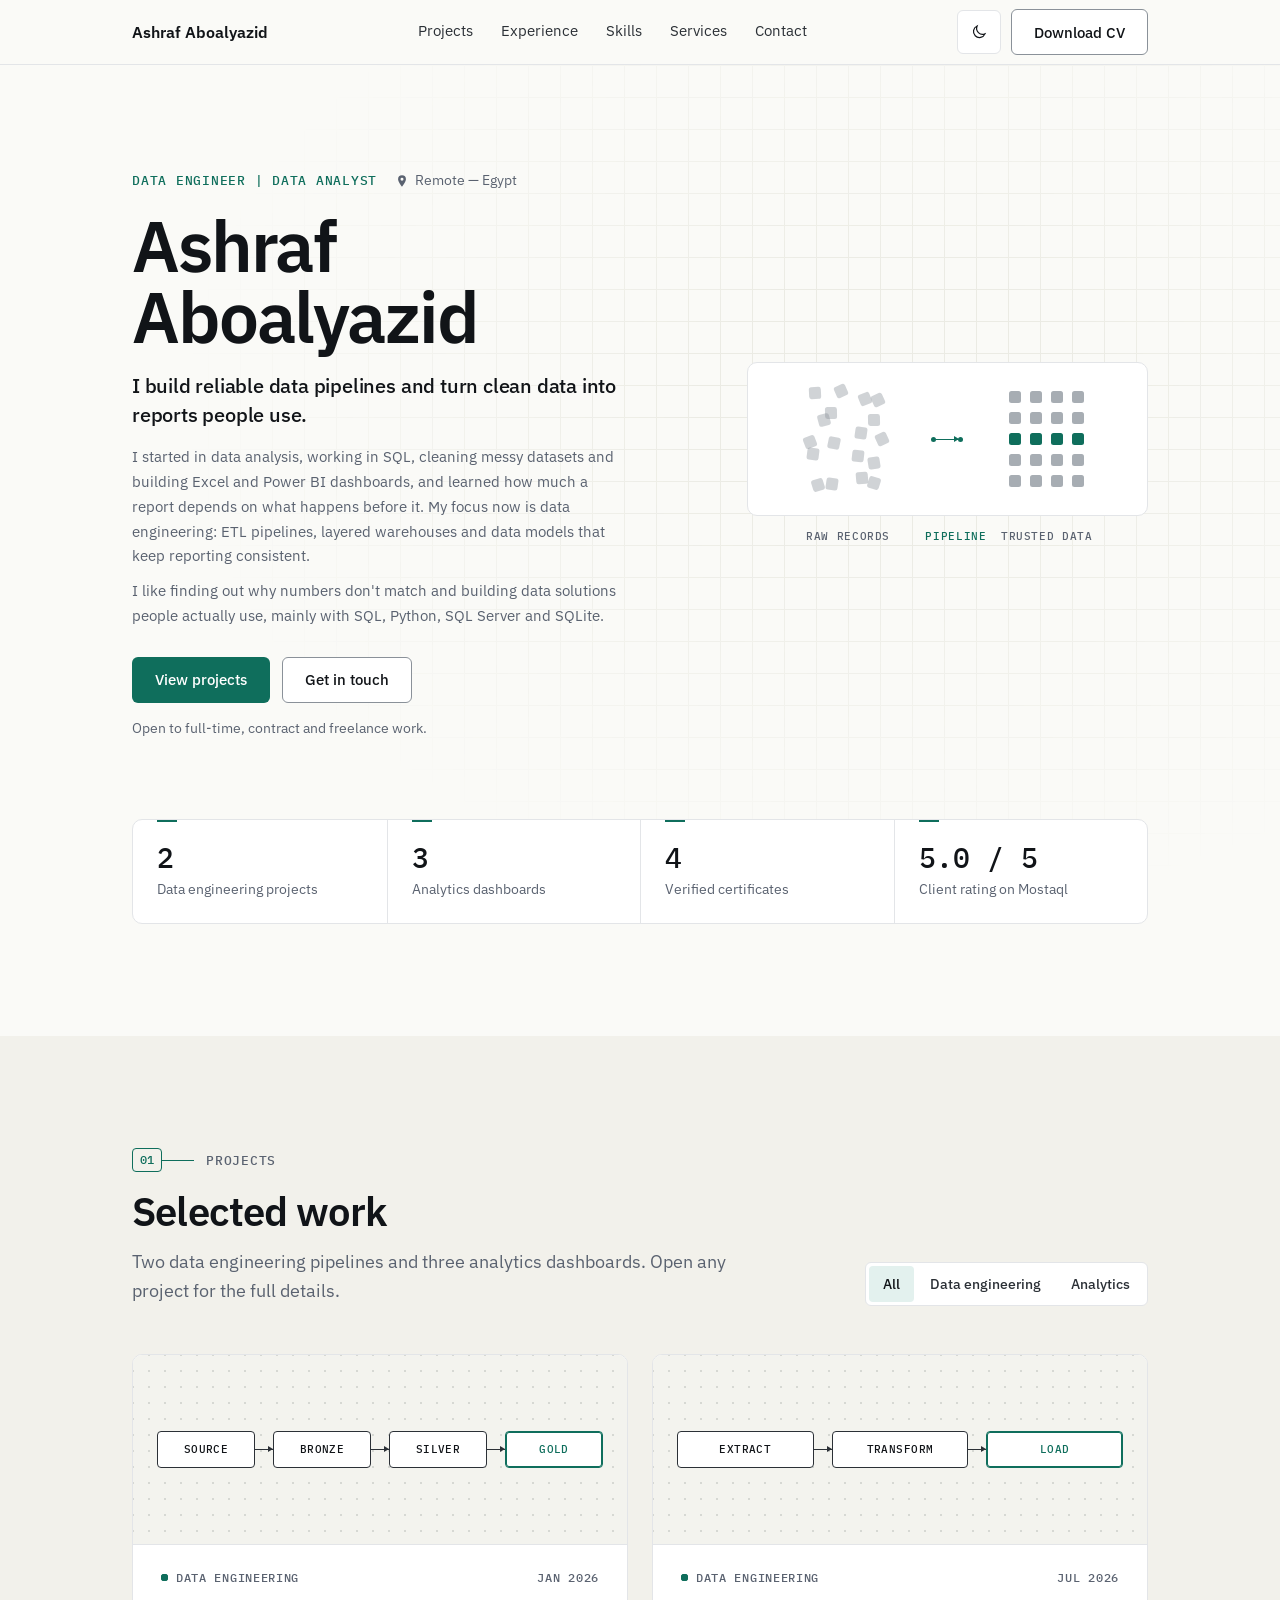
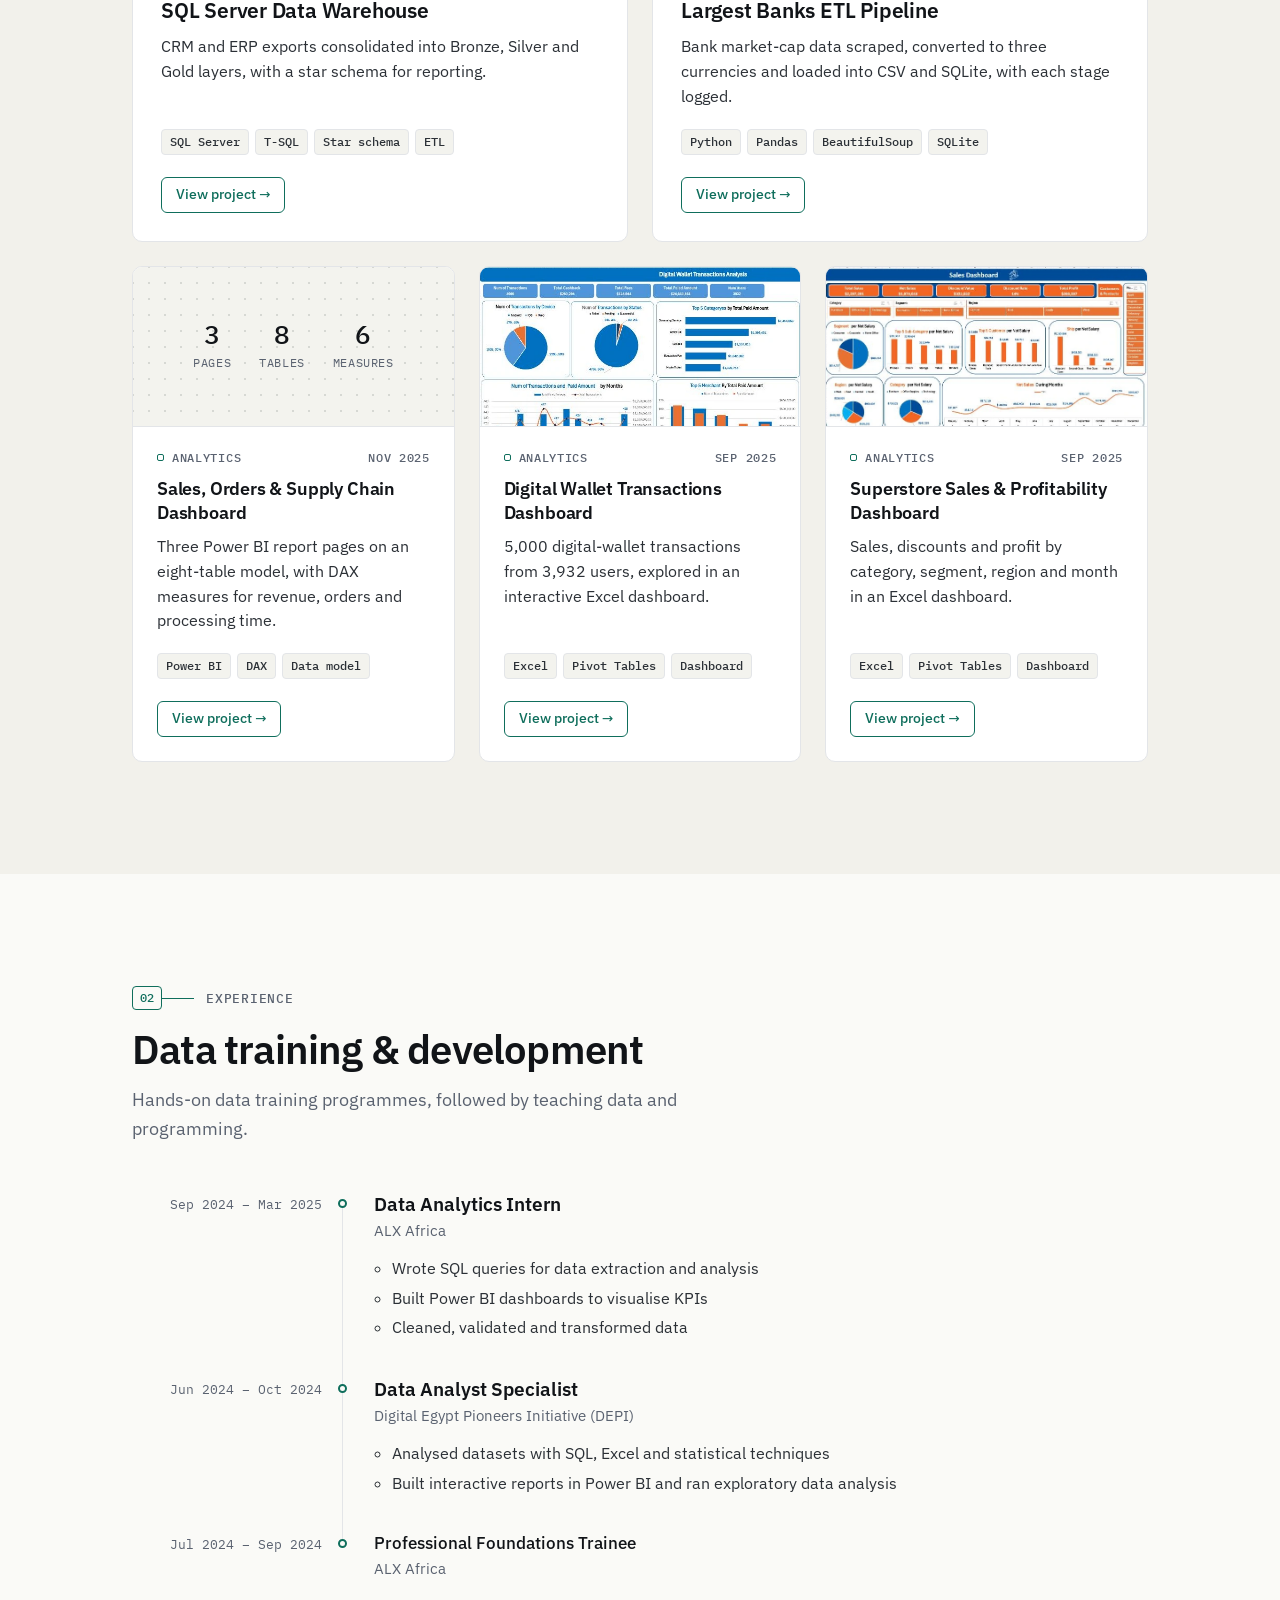
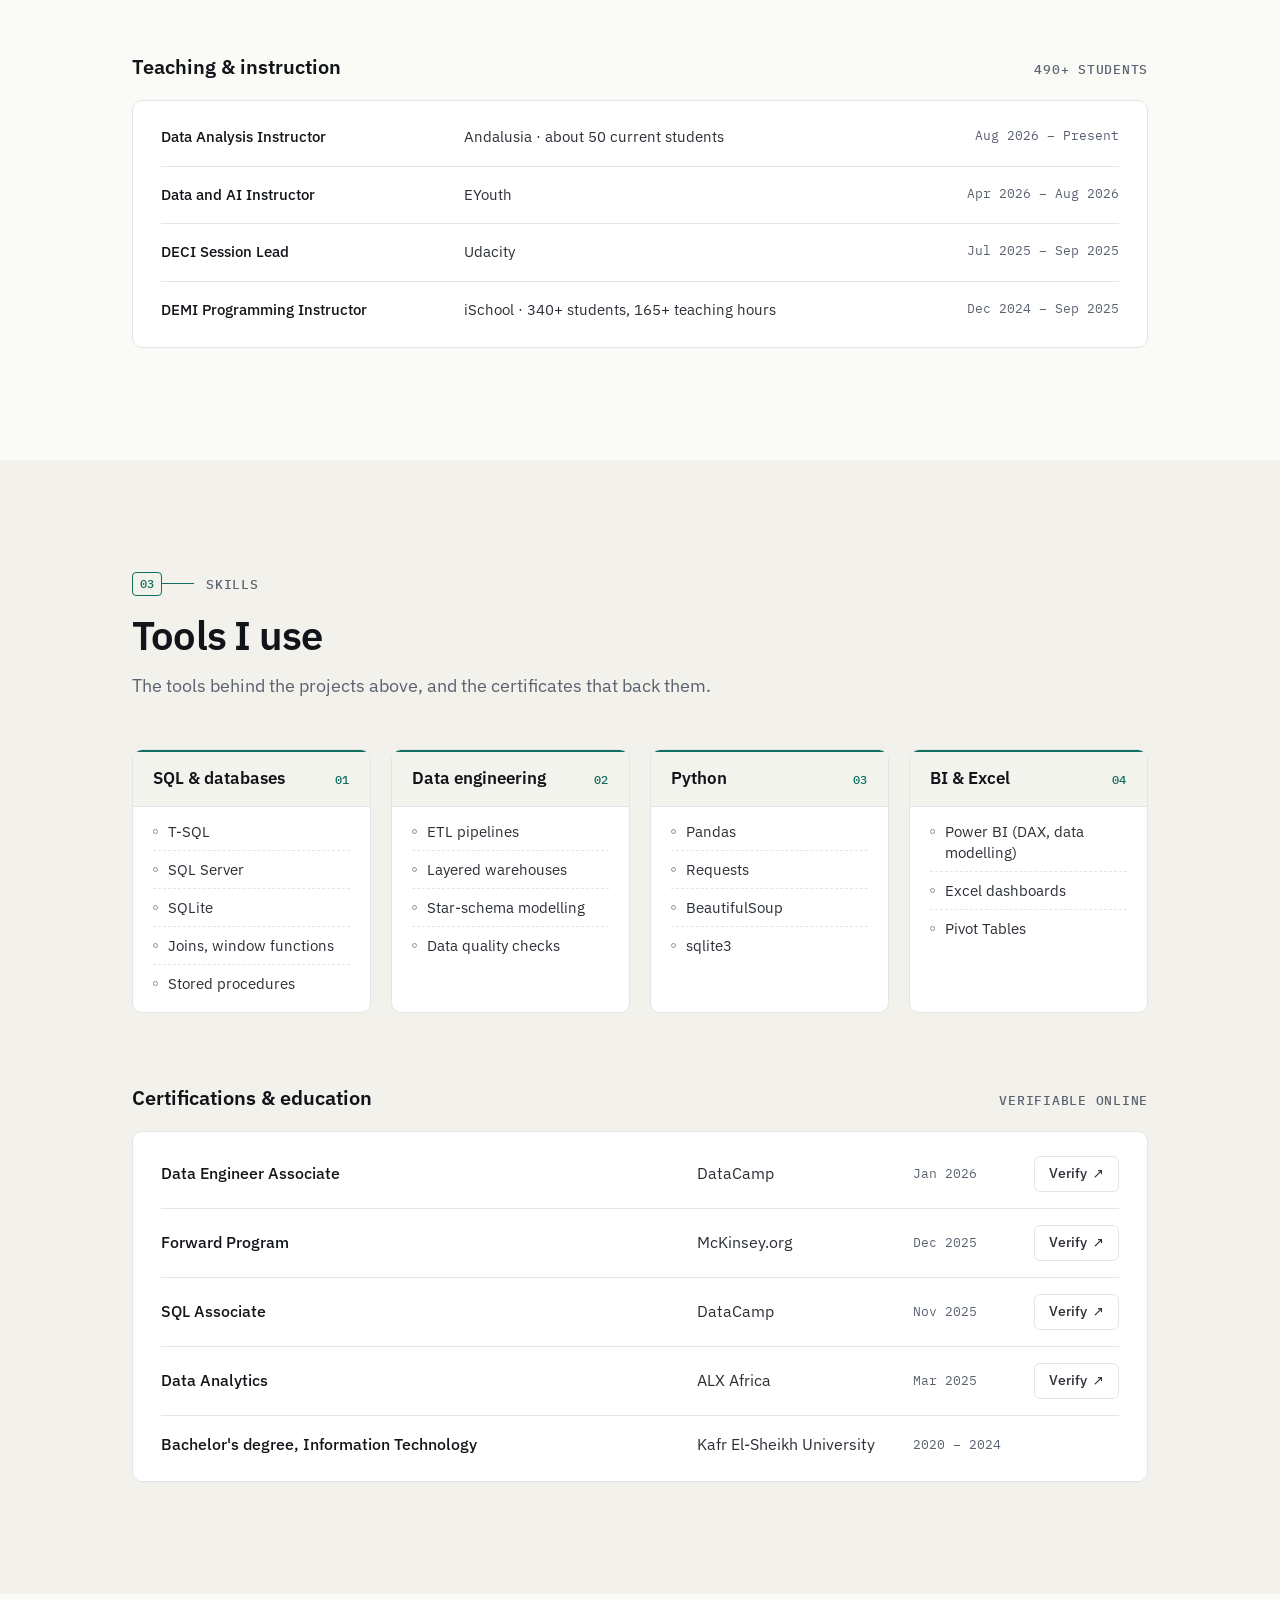
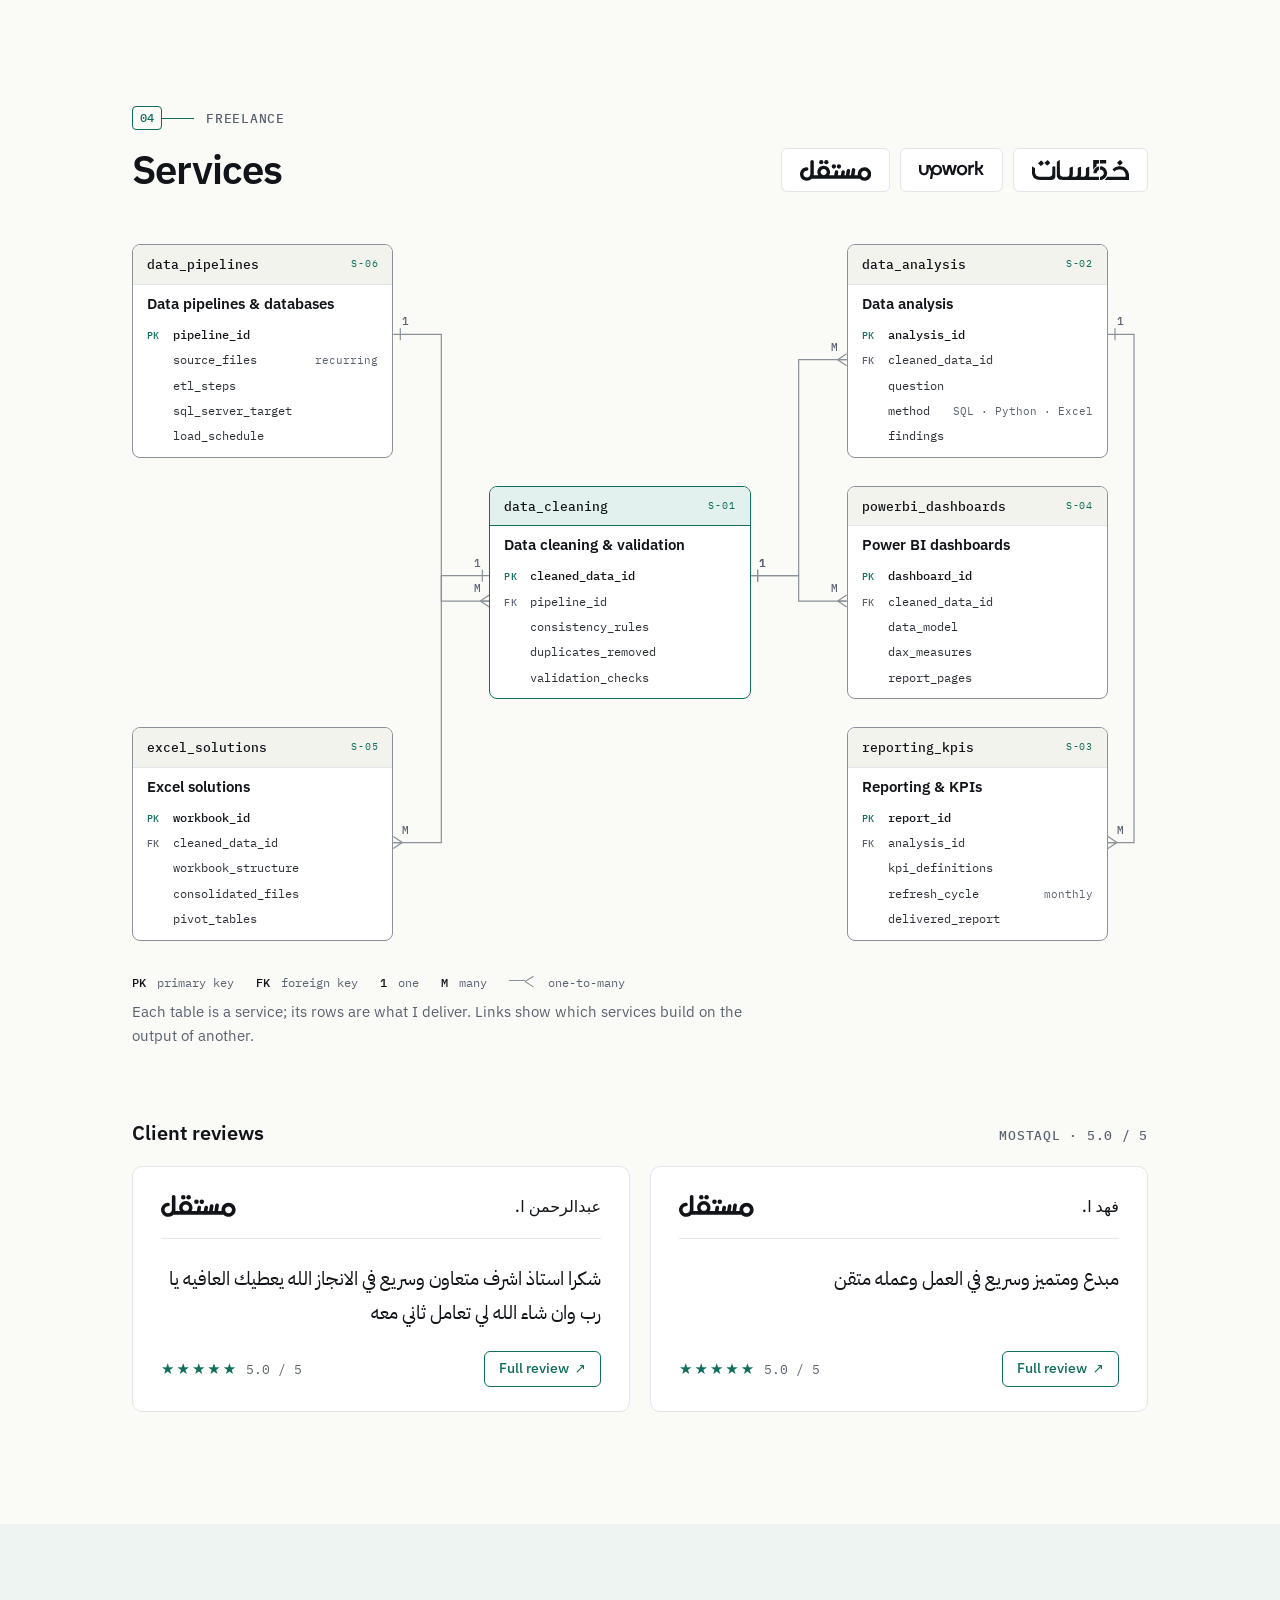
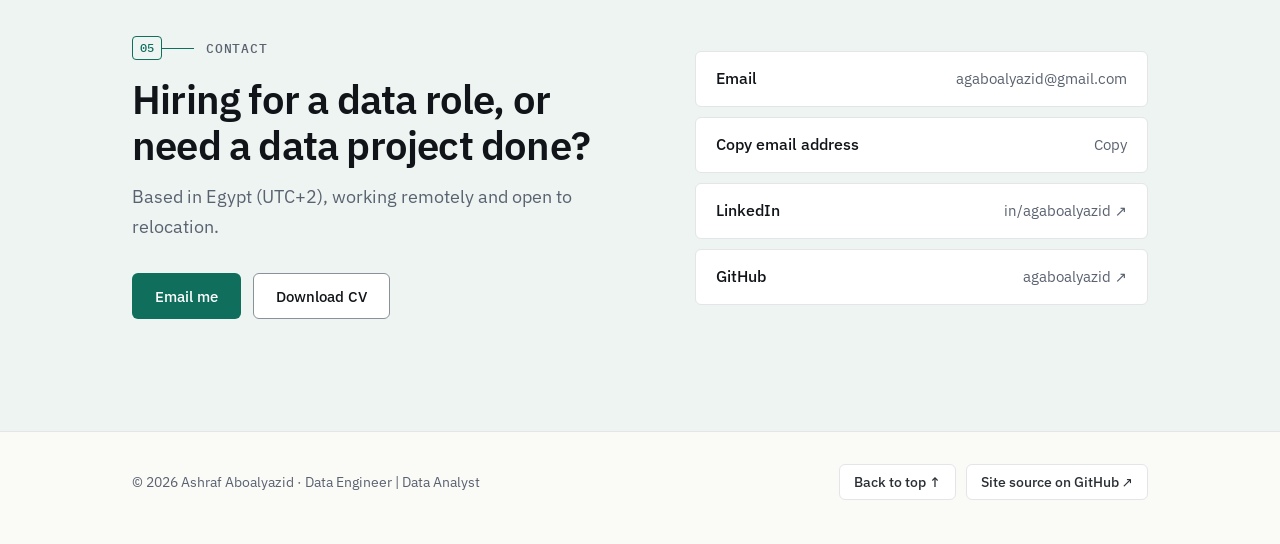
==== commit e7203ca0: "Rebalance hero, identity visual, services as a relational schema Hero: smaller summary, name stays t" ====
--- a/index.html
+++ b/index.html
@@ -50,19 +50,19 @@
           <h1 id="hero-title">Ashraf Aboalyazid</h1>
           <p class="tagline">I build reliable data pipelines and turn clean data into reports people use.</p>
           <div class="summary">
-            <p>I started in data analysis: writing SQL, cleaning messy datasets and building Excel and Power BI dashboards that answer business questions. That work showed me how much a report depends on what happens before it, so my focus now is data engineering: ETL pipelines, layered warehouses and data models that keep reporting consistent.</p>
-            <p>I enjoy the problem-solving side of data: finding out why numbers don't match, cleaning data until it can be trusted, and building solutions people actually use. I work with SQL, Python, SQL Server and SQLite, and visualise results in Power BI and Excel.</p>
+            <p>I started in data analysis, working in SQL, cleaning messy datasets and building Excel and Power BI dashboards, and learned how much a report depends on what happens before it. My focus now is data engineering: ETL pipelines, layered warehouses and data models that keep reporting consistent.</p>
+            <p>I like finding out why numbers don't match and building data solutions people actually use, mainly with SQL, Python, SQL Server and SQLite.</p>
           </div>
           <div class="actions"><a class="btn btn-primary" href="#projects">View projects</a><a class="btn btn-secondary" href="#contact">Get in touch</a></div>
           <p class="availability">Open to full-time, contract and freelance work.</p>
         </div>
-        <figure class="erd-figure">
-          <div class="erd" role="img" aria-label="Star schema from my SQL Server Data Warehouse: fact_sales links to dim_customers through customer_key and to dim_products through product_key">
-            <div class="entity e-cust"><div class="e-head"><span class="e-name">dim_customers</span><span class="e-kind">dim</span></div><ul><li class="pk"><span class="k">PK</span>customer_key</li><li class=""><span class="k"></span>customer_id</li><li class=""><span class="k"></span>country</li><li class=""><span class="k"></span>gender</li></ul><span class="rel" aria-hidden="true"><svg class="crow" viewBox="0 0 10 12" focusable="false"><path d="M0 6H10M10 0L0 6L10 12" fill="none" stroke="currentColor" stroke-width="1.2"/></svg></span></div>
-            <div class="entity e-prod"><div class="e-head"><span class="e-name">dim_products</span><span class="e-kind">dim</span></div><ul><li class="pk"><span class="k">PK</span>product_key</li><li class=""><span class="k"></span>product_name</li><li class=""><span class="k"></span>category</li><li class=""><span class="k"></span>cost</li></ul><span class="rel" aria-hidden="true"><svg class="crow" viewBox="0 0 10 12" focusable="false"><path d="M0 6H10M10 0L0 6L10 12" fill="none" stroke="currentColor" stroke-width="1.2"/></svg></span></div>
-            <div class="entity e-fact"><div class="e-head"><span class="e-name">fact_sales</span><span class="e-kind">fact</span></div><ul><li class=""><span class="k"></span>order_number</li><li class="fk fk-cust"><span class="k">FK</span>customer_key</li><li class="fk fk-prod"><span class="k">FK</span>product_key</li><li class=""><span class="k"></span>order_date</li><li class=""><span class="k"></span>sales_amount</li><li class=""><span class="k"></span>quantity</li></ul></div>
-          </div>
-          <figcaption><span>Gold layer of my <b>SQL Server Data Warehouse</b>: one fact, two dimensions.</span><a class="btn btn-subtle btn-sm" href="projects/sql-data-warehouse/index.html">View project<span class="visually-hidden">: SQL Server Data Warehouse</span> →</a></figcaption>
+        <figure class="identity" aria-labelledby="identity-cap">
+          <div class="id-board" role="img" aria-label="Scattered marks on the left pass through a pipeline and come out as aligned rows on the right">
+            <div class="id-grid raw"><i class="c" style="--dx:-2px;--dy:-4px;--r:-3deg"></i><i class="c" style="--dx:3px;--dy:-6px;--r:-24deg"></i><i class="c" style="--dx:6px;--dy:2px;--r:-22deg"></i><i class="c" style="--dx:-2px;--dy:3px;--r:-25deg"></i><i class="c" style="--dx:7px;--dy:2px;--r:-15deg"></i><i class="c" style="--dx:-7px;--dy:-5px;--r:-1deg"></i><i class="c gap" style="--dx:-1px;--dy:-5px;--r:-13deg"></i><i class="c" style="--dx:-6px;--dy:2px;--r:-1deg"></i><i class="c" style="--dx:-7px;--dy:3px;--r:-21deg"></i><i class="c" style="--dx:-4px;--dy:4px;--r:12deg"></i><i class="c" style="--dx:2px;--dy:-6px;--r:8deg"></i><i class="c" style="--dx:2px;--dy:0px;--r:-25deg"></i><i class="c" style="--dx:-4px;--dy:-6px;--r:7deg"></i><i class="c gap" style="--dx:6px;--dy:-4px;--r:-10deg"></i><i class="c" style="--dx:-1px;--dy:-4px;--r:6deg"></i><i class="c" style="--dx:-6px;--dy:3px;--r:-9deg"></i><i class="c" style="--dx:1px;--dy:4px;--r:-17deg"></i><i class="c" style="--dx:-6px;--dy:3px;--r:8deg"></i><i class="c" style="--dx:3px;--dy:-3px;--r:-5deg"></i><i class="c" style="--dx:-6px;--dy:2px;--r:17deg"></i></div>
+            <div class="id-pipe"><span class="dot"></span><span class="line"></span><span class="dot"></span></div>
+            <div class="id-grid clean"><i class="c"></i><i class="c"></i><i class="c"></i><i class="c"></i><i class="c"></i><i class="c"></i><i class="c"></i><i class="c"></i><i class="c key"></i><i class="c key"></i><i class="c key"></i><i class="c key"></i><i class="c"></i><i class="c"></i><i class="c"></i><i class="c"></i><i class="c"></i><i class="c"></i><i class="c"></i><i class="c"></i></div>
+          </div>
+          <figcaption id="identity-cap"><span class="label">Raw records</span><span class="label mid">Pipeline</span><span class="label">Trusted data</span></figcaption>
         </figure>
       </div>
       <dl class="stats">
@@ -219,16 +219,45 @@
           
         </div>
         <ul class="platforms">
-          <li><a class="plat plat-mostaql" href="https://mostaql.com/u/agaboalyazid"><svg class="plat-logo logo-mostaql" viewBox="0 0 414 122" xmlns="http://www.w3.org/2000/svg" aria-hidden="true" focusable="false"><g transform="translate(0.059437, 0.195000)" fill="currentColor" fill-rule="nonzero"><circle cx="123.491563" cy="12.573" r="12.573"/><circle cx="153.090563" cy="12.573" r="12.573"/><circle cx="196.606563" cy="37.67" r="12.573"/><circle cx="226.205563" cy="37.67" r="12.573"/><path d="M374.709563,42.623 C353.083563,42.623 335.491563,60.215 335.491563,81.841 C335.491563,84.257 335.722563,86.618 336.142563,88.915 C330.741563,88.916 324.037563,88.916 316.490563,88.917 L321.137563,58.675 C321.982563,53.136 318.177563,47.96 312.638563,47.114 C307.110563,46.291 301.923563,50.074 301.077563,55.613 L295.960563,88.92 C293.044563,88.92 290.080563,88.921 287.077563,88.921 L291.057563,63.174 C291.902563,57.635 288.097563,52.459 282.558563,51.613 C277.026563,50.79 271.843563,54.573 270.997563,60.112 L266.543563,88.924 C263.622563,88.924 260.707563,88.925 257.809563,88.925 L260.602563,70.621 C261.447563,65.082 257.641563,59.906 252.103563,59.06 C246.571563,58.237 241.388563,62.02 240.542563,67.559 L237.281563,88.928 C230.973563,88.929 224.968563,88.93 219.444563,88.931 L222.238563,70.621 C223.083563,65.082 219.277563,59.906 213.739563,59.06 C208.207563,58.237 203.024563,62.02 202.178563,67.559 L198.919563,88.918 L169.379563,88.918 C172.732563,83.35 174.665563,76.835 174.665563,69.876 C174.665563,49.46 158.056563,32.851 137.640563,32.851 C117.224563,32.851 100.615563,49.46 100.615563,69.876 C100.615563,76.836 102.548563,83.351 105.901563,88.918 L79.4215629,88.918 C79.8435629,86.534 80.0655629,84.072 80.0675629,81.531 C80.0685629,79.278 80.0675629,77.026 80.0665629,74.773 C80.0665629,74.764 80.0675629,74.756 80.0675629,74.748 L80.2625629,10.031 C80.2625629,4.493 75.7725629,0.002 70.2335629,0.002 C64.6945629,0.002 60.2045629,4.493 60.2045629,10.031 L60.2065629,17.446 L60.2065629,17.446 C60.2065629,17.504 60.2065629,17.561 60.2065629,17.619 L60.2215629,74.997 C60.2155629,77.163 60.2085629,79.346 60.2005629,81.568 C60.1515629,94.82 46.2775629,104.007 33.7985629,100.477 C24.7625629,97.92 18.8175629,89.3 19.6565629,79.97 C20.5195629,70.376 28.0635629,63.175 38.0915629,62.374 C45.1465629,61.81 49.3255629,57.65 48.8835629,51.63 C48.4505629,45.736 43.5125629,42.107 36.5525629,42.568 C19.0615629,43.726 4.67256288,56.212 0.96456288,73.103 C-2.83943712,90.435 4.81256288,107.882 20.3085629,116.289 C35.6835629,124.63 56.3755629,121.846 68.6935629,109.424 L346.880563,109.424 C353.991563,116.598 363.833563,121.061 374.709563,121.061 C396.333563,121.061 413.925563,103.469 413.925563,81.843 C413.925563,60.217 396.333563,42.623 374.709563,42.623 Z M137.638563,52.005 C147.491563,52.005 155.507563,60.02 155.507563,69.874 C155.507563,79.728 147.491563,87.743 137.638563,87.743 C127.785563,87.743 119.769563,79.728 119.769563,69.874 C119.770563,60.02 127.786563,52.005 137.638563,52.005 Z M374.709563,100.768 C364.272563,100.768 355.782563,92.278 355.782563,81.841 C355.782563,71.404 364.272563,62.914 374.709563,62.914 C385.144563,62.914 393.634563,71.404 393.634563,81.841 C393.634563,92.278 385.144563,100.768 374.709563,100.768 Z"/></g></svg><span>Mostaql</span></a></li>
+          <li><a class="plat plat-mostaql" href="https://mostaql.com/u/agaboalyazid"><svg class="plat-logo logo-mostaql" viewBox="0 0 414 122" xmlns="http://www.w3.org/2000/svg" aria-hidden="true" focusable="false"><g transform="translate(0.059437, 0.195000)" fill="currentColor" fill-rule="nonzero"><circle cx="123.491563" cy="12.573" r="12.573"/><circle cx="153.090563" cy="12.573" r="12.573"/><circle cx="196.606563" cy="37.67" r="12.573"/><circle cx="226.205563" cy="37.67" r="12.573"/><path d="M374.709563,42.623 C353.083563,42.623 335.491563,60.215 335.491563,81.841 C335.491563,84.257 335.722563,86.618 336.142563,88.915 C330.741563,88.916 324.037563,88.916 316.490563,88.917 L321.137563,58.675 C321.982563,53.136 318.177563,47.96 312.638563,47.114 C307.110563,46.291 301.923563,50.074 301.077563,55.613 L295.960563,88.92 C293.044563,88.92 290.080563,88.921 287.077563,88.921 L291.057563,63.174 C291.902563,57.635 288.097563,52.459 282.558563,51.613 C277.026563,50.79 271.843563,54.573 270.997563,60.112 L266.543563,88.924 C263.622563,88.924 260.707563,88.925 257.809563,88.925 L260.602563,70.621 C261.447563,65.082 257.641563,59.906 252.103563,59.06 C246.571563,58.237 241.388563,62.02 240.542563,67.559 L237.281563,88.928 C230.973563,88.929 224.968563,88.93 219.444563,88.931 L222.238563,70.621 C223.083563,65.082 219.277563,59.906 213.739563,59.06 C208.207563,58.237 203.024563,62.02 202.178563,67.559 L198.919563,88.918 L169.379563,88.918 C172.732563,83.35 174.665563,76.835 174.665563,69.876 C174.665563,49.46 158.056563,32.851 137.640563,32.851 C117.224563,32.851 100.615563,49.46 100.615563,69.876 C100.615563,76.836 102.548563,83.351 105.901563,88.918 L79.4215629,88.918 C79.8435629,86.534 80.0655629,84.072 80.0675629,81.531 C80.0685629,79.278 80.0675629,77.026 80.0665629,74.773 C80.0665629,74.764 80.0675629,74.756 80.0675629,74.748 L80.2625629,10.031 C80.2625629,4.493 75.7725629,0.002 70.2335629,0.002 C64.6945629,0.002 60.2045629,4.493 60.2045629,10.031 L60.2065629,17.446 L60.2065629,17.446 C60.2065629,17.504 60.2065629,17.561 60.2065629,17.619 L60.2215629,74.997 C60.2155629,77.163 60.2085629,79.346 60.2005629,81.568 C60.1515629,94.82 46.2775629,104.007 33.7985629,100.477 C24.7625629,97.92 18.8175629,89.3 19.6565629,79.97 C20.5195629,70.376 28.0635629,63.175 38.0915629,62.374 C45.1465629,61.81 49.3255629,57.65 48.8835629,51.63 C48.4505629,45.736 43.5125629,42.107 36.5525629,42.568 C19.0615629,43.726 4.67256288,56.212 0.96456288,73.103 C-2.83943712,90.435 4.81256288,107.882 20.3085629,116.289 C35.6835629,124.63 56.3755629,121.846 68.6935629,109.424 L346.880563,109.424 C353.991563,116.598 363.833563,121.061 374.709563,121.061 C396.333563,121.061 413.925563,103.469 413.925563,81.843 C413.925563,60.217 396.333563,42.623 374.709563,42.623 Z M137.638563,52.005 C147.491563,52.005 155.507563,60.02 155.507563,69.874 C155.507563,79.728 147.491563,87.743 137.638563,87.743 C127.785563,87.743 119.769563,79.728 119.769563,69.874 C119.770563,60.02 127.786563,52.005 137.638563,52.005 Z M374.709563,100.768 C364.272563,100.768 355.782563,92.278 355.782563,81.841 C355.782563,71.404 364.272563,62.914 374.709563,62.914 C385.144563,62.914 393.634563,71.404 393.634563,81.841 C393.634563,92.278 385.144563,100.768 374.709563,100.768 Z"/></g></svg><span class="visually-hidden">Mostaql</span></a></li>
           <li><a class="plat plat-upwork" href="https://www.upwork.com/freelancers/~010edc52bc84b15766?mp_source=share"><svg class="plat-logo logo-upwork" xmlns="http://www.w3.org/2000/svg" viewBox="0.48 0 101.04 28" aria-hidden="true" focusable="false" fill="currentColor"><path d="M28.18 19.06A6.54 6.54 0 0123 16c.67-5.34 2.62-7 5.2-7s4.54 2 4.54 5-2 5-4.54 5m0-13.34a7.77 7.77 0 00-7.9 6.08 26 26 0 01-1.93-5.62H12v7.9c0 2.87-1.3 5-3.85 5s-4-2.12-4-5v-7.9H.49v7.9A8.61 8.61 0 002.6 20a7.27 7.27 0 005.54 2.35c4.41 0 7.5-3.39 7.5-8.24V8.77a25.87 25.87 0 003.66 8.05L17.34 28h3.72l1.29-7.92a11 11 0 001.36 1 8.32 8.32 0 004.14 1.28h.34A8.1 8.1 0 0036.37 14a8.12 8.12 0 00-8.19-8.31M80.8 7.86V6.18h-3.6v15.63h3.65v-6.12c0-3.77.34-6.48 5.4-6.13V6c-2.36-.18-4.2.31-5.45 1.87M55.51 6.17 52.87 17.11 50.05 6.17 45.41 6.17 42.59 17.11 39.95 6.17 36.26 6.17 40.31 21.82 44.69 21.82 47.73 10.71 50.74 21.82 55.12 21.82 59.4 6.17ZM67.42 19.07c-2.59 0-4.53-2.05-4.53-5s2-5 4.53-5S72 11 72 14s-2 5-4.54 5m0-13.35A8.1 8.1 0 0059.25 14a8.18 8.18 0 1016.35 0 8.11 8.11 0 00-8.18-8.31m24.05 8.44h.84l5.09 7.69h4.11l-5.85-8.53a7.66 7.66 0 004.74-7.11h-3.63c0 3.37-2.66 4.65-5.3 4.65V0h-3.65v21.82h3.64z"/></svg><span class="visually-hidden">Upwork</span></a></li>
-          <li><a class="plat plat-khamsat" href="https://khamsat.com/user/agaboalyazid"><svg class="plat-logo logo-khamsat" viewBox="0 0 321 66" xmlns="http://www.w3.org/2000/svg" aria-hidden="true" focusable="false"><path fill="currentColor" fill-rule="evenodd" d="M21.93 65.5C21.81 65.05 21.59 65 19.53 65C17.52 65 17.24 64.94 17 64.5C16.79 64.1 16.48 64 15.5 64C14.52 64 14.21 63.9 14 63.5C13.83 63.17 13.48 63 13 63C12.52 63 12.17 62.83 12 62.5C11.83 62.19 11.47 62 11.05 62C10.58 62 10.11 61.7 9.5 61C8.96 60.39 8.41 60 8.05 60C7.28 60 5 57.72 5 56.95C5 56.59 4.61 56.04 4 55.5C3.3 54.89 3 54.42 3 53.95C3 53.53 2.81 53.17 2.5 53C2.1 52.79 2 52.48 2 51.5C2 50.52 1.9 50.21 1.5 50C1.07 49.77 1 49.48 1 47.97C1 46.41 0.94 46.19 0.5 46.07C0.01 45.94 -0 45.73 -0 33.47C-0 22.69 0.05 21 0.37 21C0.57 21 0.85 21.22 1 21.5C1.17 21.81 1.53 22 1.95 22C2.42 22 2.89 22.3 3.5 23C4.11 23.7 4.58 24 5.05 24C5.47 24 5.83 24.19 6 24.5C6.17 24.83 6.52 25 7 25C7.47 25 7.83 25.17 7.99 25.48C8.15 25.78 8.57 26 9.06 26.05L9.88 26.12L9.94 34.43C10 42.43 10.03 42.75 10.5 43C10.93 43.23 11 43.53 11 45C11 46.48 11.07 46.77 11.5 47C11.83 47.17 12 47.52 12 48C12 48.48 12.17 48.83 12.5 49C12.8 49.16 13 49.52 13 49.9C13 50.73 14.27 52 15.1 52C15.48 52 15.84 52.2 16 52.5C16.17 52.83 16.52 53 17 53C17.48 53 17.83 53.17 18 53.5C18.17 53.83 18.52 54 19 54C19.48 54 19.83 54.17 20 54.5C20.26 54.99 20.52 55 40.5 55C60.48 55 60.74 54.99 61 54.5C61.17 54.17 61.52 54 62 54C62.47 54 62.83 53.83 62.99 53.52C63.15 53.22 63.57 53 64.06 52.95C64.78 52.88 64.88 52.78 64.95 52.06C65 51.57 65.22 51.15 65.52 50.99C65.83 50.83 66 50.47 66 50C66 49.52 66.17 49.17 66.5 49C66.98 48.74 67 48.43 67.06 35.43L67.12 22.12L68.44 22.05C69.44 21.99 69.81 21.86 70.01 21.48C70.26 21.02 70.51 20.99 73.58 21.06L76.88 21.12L76.94 38.93C77 56.53 77 56.73 76.5 57C76.17 57.17 76 57.52 76 58C76 58.48 75.83 58.83 75.5 59C75.2 59.16 75 59.52 75 59.89C75 60.77 71.77 64 70.89 64C70.52 64 70.16 64.2 70 64.5C69.79 64.9 69.48 65 68.47 65C67.41 65 67.18 65.08 67.07 65.5C66.94 66 66.73 66 44.5 66C22.27 66 22.06 66 21.93 65.5ZM92.93 65.5C92.82 65.08 92.59 65 91.53 65C90.52 65 90.21 64.9 90 64.5C89.84 64.21 89.48 64 89.11 64C88.23 64 84 59.77 84 58.89C84 58.52 83.79 58.16 83.5 58C83.1 57.79 83 57.48 83 56.5C83 55.52 82.9 55.21 82.5 55C82.01 54.74 82 54.48 82 30.6L82 6.48L83.24 5.24C84 4.48 84.7 4 85.05 4C85.41 4 85.96 3.61 86.5 3C87.11 2.3 87.58 2 88.05 2C88.47 2 88.83 1.81 89 1.5C89.18 1.17 89.52 1 90.03 1C90.59 1 90.83 0.86 90.93 0.5C91 0.22 91.27 0 91.53 0C91.99 0 92 0.65 92 23.37C92 46.48 92.01 46.74 92.5 47C92.92 47.23 93 47.52 93 48.89L93 50.52L94.74 52.26C96.38 53.9 96.55 54 97.61 54C98.48 54 98.79 54.11 99 54.5C99.26 54.99 99.52 55 109 55C118.48 55 118.74 54.99 119 54.5C119.16 54.2 119.52 54 119.9 54C120.73 54 122 52.73 122 51.9C122 51.52 122.2 51.16 122.5 51C122.9 50.79 123 50.48 123 49.5C123 48.52 123.1 48.21 123.5 48C123.99 47.74 124 47.48 124 37.1L124 26.46L124.73 25.73C125.32 25.14 125.68 25 126.6 25C127.48 25 127.79 24.89 128 24.5C128.17 24.17 128.52 24 129 24C129.48 24 129.83 23.83 130 23.5C130.17 23.17 130.52 23 131 23C131.48 23 131.83 22.83 132.01 22.49C132.24 22.05 132.48 21.99 133.58 22.05L134.88 22.12L134.94 35.43C135 48.53 135 48.73 134.5 49C134.07 49.23 134 49.52 134 51C134 52.49 133.93 52.77 133.49 53.01C133.1 53.21 132.99 53.48 133.05 54.08L133.12 54.88L139.43 54.94C145.52 55.01 145.74 54.99 146 54.5C146.16 54.2 146.52 54 146.9 54C147.32 54 147.93 53.59 148.76 52.76C149.88 51.64 150 51.41 150 50.4C150 49.52 150.11 49.21 150.5 49C150.99 48.74 151 48.48 151 37.6L151 26.46L151.73 25.73C152.32 25.14 152.68 25 153.6 25C154.48 25 154.79 24.89 155 24.5C155.17 24.17 155.52 24 156 24C156.48 24 156.83 23.83 157 23.5C157.21 23.1 157.52 23 158.5 23C159.49 23 159.79 22.9 160.01 22.49C160.21 22.1 160.48 21.99 161.08 22.05L161.88 22.12L161.94 36.43C162 50.53 162 50.73 161.5 51C161.11 51.21 161 51.52 161 52.48C161 53.44 160.89 53.76 160.46 54.05C159.23 54.87 160.09 55 166.51 55C172.48 55 172.74 54.98 173 54.5C173.16 54.2 173.52 54 173.9 54C174.76 54 177 51.76 177 50.9C177 50.52 177.2 50.16 177.5 50C177.99 49.74 178 49.48 178 38.6L178 27.48L179.24 26.24C180.07 25.41 180.68 25 181.1 25C181.48 25 181.84 24.8 182 24.5C182.21 24.1 182.52 24 183.5 24C184.48 24 184.79 23.9 185 23.5C185.17 23.17 185.52 23 186 23C186.48 23 186.83 22.83 187.01 22.49C187.21 22.1 187.48 21.99 188.08 22.05L188.88 22.12L188.94 35.93C189 49.53 189 49.73 188.5 50C188.07 50.23 188 50.52 188 52C188 53.49 187.93 53.77 187.48 54.01C185.98 54.81 186.98 54.87 204.02 55L220.88 55.12L220.94 60.56L221.01 66L157.03 66C93.27 66 93.06 66 92.93 65.5ZM224.06 60.56L224.12 55.12L225.93 55.05C227.43 54.99 227.79 54.89 228.01 54.49C228.21 54.12 228.53 54 229.39 54C230.48 54 230.58 53.93 233.26 51.26C235.93 48.58 236 48.48 236 47.39C236 46.52 236.11 46.21 236.5 46C236.94 45.76 237 45.48 237 43.5C237 41.52 236.94 41.24 236.5 41C236.11 40.79 236 40.48 236 39.58C236 38.56 235.89 38.32 235.02 37.52C234.4 36.94 234.01 36.35 233.96 35.87C233.89 35.25 233.75 35.11 233.13 35.04C232.65 34.99 232.06 34.6 231.48 33.98C230.87 33.32 230.36 33 229.92 33C229.53 33 229.16 32.81 229 32.51C228.78 32.09 228.43 32.01 226.43 31.95L224.12 31.88L224.12 26.5L224.12 21.12L227.42 21.06C230.52 20.99 230.74 21.02 231 21.49C231.21 21.9 231.52 22 232.5 22C233.48 22 233.79 22.1 234 22.5C234.17 22.81 234.53 23 234.95 23C235.42 23 235.89 23.3 236.5 24C237.03 24.61 237.6 25 237.94 25C238.78 25 244 30.27 244 31.11C244 31.48 244.21 31.84 244.5 32C244.83 32.17 245 32.52 245 33C245 33.48 245.17 33.83 245.5 34C245.83 34.17 246 34.52 246 35C246 35.48 246.17 35.83 246.5 36C246.93 36.23 247 36.52 247 38C247 39.48 247.07 39.77 247.5 40C247.95 40.24 248 40.52 248 43C248 45.48 247.95 45.76 247.5 46C247.06 46.24 247 46.52 247 48.5C247 50.48 246.94 50.76 246.5 51C246.17 51.17 246 51.52 246 52C246 52.48 245.83 52.83 245.5 53C245.19 53.17 245 53.53 245 53.95C245 54.42 244.7 54.89 244 55.5C243.39 56.04 243 56.6 243 56.94C243 57.78 238.73 62 237.89 62C237.52 62 237.16 62.21 237 62.5C236.83 62.83 236.48 63 236 63C235.52 63 235.17 63.17 235 63.5C234.83 63.83 234.48 64 234 64C233.52 64 233.17 64.17 233 64.5C232.79 64.9 232.48 65 231.47 65C230.41 65 230.18 65.08 230.07 65.5C229.95 65.96 229.73 66 226.97 66L223.99 66L224.06 60.56ZM240 65.74C240 65.59 241.35 64.13 243 62.5C245.26 60.27 246 59.37 246 58.9C246 58.52 246.2 58.16 246.5 58C246.8 57.84 247 57.48 247 57.1C247 56.73 247.31 56.16 247.73 55.73L248.46 55L278.67 54.94L308.88 54.88L308.94 51.07C309.01 47.48 308.99 47.26 308.51 47C308.1 46.79 308 46.48 308 45.5C308 44.52 307.9 44.21 307.5 44C307.17 43.83 307 43.48 307 43C307 42.52 306.83 42.17 306.5 42C306.17 41.83 306 41.48 306 41C306 40.52 305.83 40.17 305.5 40C305.2 39.84 305 39.48 305 39.11C305 38.28 301.77 35 300.95 35C300.6 35 300.04 34.61 299.5 34C298.89 33.3 298.42 33 297.95 33C297.53 33 297.17 32.81 297 32.5C296.77 32.07 296.48 32 295 32C293.52 32 293.23 31.93 293 31.5C292.75 31.03 292.48 31 288.5 31C284.52 31 284.25 31.03 284 31.5C283.77 31.93 283.48 32 282 32C280.52 32 280.23 32.07 280 32.5C279.83 32.83 279.48 33 279 33C278.52 33 278.17 33.17 278 33.5C277.84 33.8 277.48 34 277.09 34C276.63 34 275.93 34.53 274.5 36C273.26 37.26 272.35 38 272.01 38C271.28 38 269 35.69 269 34.95C269 34.59 268.61 34.04 268 33.5C267.28 32.87 267 32.43 267 31.91C267 31.41 266.85 31.16 266.5 31.07C266.23 31 266 30.82 266 30.68C266 30.18 268.48 28 269.06 28C269.4 28 269.96 27.61 270.5 27C271.08 26.34 271.59 26 272 26C272.41 26 272.92 25.66 273.5 25C274.11 24.3 274.58 24 275.05 24C275.47 24 275.83 23.81 276 23.5C276.21 23.1 276.52 23 277.5 23C278.48 23 278.79 22.9 279 22.5C279.23 22.07 279.52 22 281 22C282.48 22 282.77 21.93 283 21.5C283.26 21.02 283.52 21 289.5 21C295.48 21 295.74 21.02 296 21.5C296.23 21.93 296.52 22 298 22C299.48 22 299.77 22.07 300 22.5C300.21 22.9 300.52 23 301.5 23C302.48 23 302.79 23.1 303 23.5C303.17 23.81 303.53 24 303.95 24C304.42 24 304.89 24.3 305.5 25C306.03 25.61 306.6 26 306.94 26C307.78 26 315 33.27 315 34.11C315 34.48 315.21 34.84 315.5 35C315.83 35.17 316 35.52 316 36C316 36.48 316.17 36.83 316.5 37C316.83 37.17 317 37.52 317 38C317 38.48 317.17 38.83 317.5 39C317.9 39.21 318 39.52 318 40.5C318 41.48 318.1 41.79 318.5 42C318.9 42.21 319 42.52 319 43.5C319 44.48 319.1 44.79 319.5 45C319.95 45.24 320 45.52 320 48.03C320 50.59 320.04 50.81 320.5 50.93C320.99 51.05 321 51.27 321 58.53L321 66L280.5 66C252.17 66 240 65.92 240 65.74ZM203.17 43.84C203.08 43.74 203 42.23 203 40.47C203 37.52 203.04 37.25 203.5 37C203.9 36.79 204 36.48 204 35.5C204 34.52 204.1 34.21 204.5 34C204.81 33.83 205 33.47 205 33.05C205 32.58 205.3 32.11 206 31.5C206.61 30.96 207 30.4 207 30.06C207 29.27 211.27 25 212.06 25C212.4 25 212.96 24.61 213.5 24C214.11 23.3 214.58 23 215.05 23C215.47 23 215.83 22.81 216 22.5C216.21 22.1 216.52 22 217.5 22C218.49 22 218.79 21.9 219.01 21.49C219.21 21.1 219.48 20.99 220.08 21.05L220.88 21.12L220.88 27L220.88 32.88L220.16 32.96C219.16 33.07 215 37.23 215 38.11C215 38.47 214.8 38.84 214.51 39C214.09 39.22 214.01 39.57 213.95 41.57L213.88 43.88L208.61 43.94C205.71 43.98 203.27 43.93 203.17 43.84ZM202.07 31.64C201.96 31.45 201.9 24.25 201.94 15.64L202.01 0L211.51 0L221.01 0L220.94 5.94L220.88 11.88L217 12L213.12 12.12L213.06 16.34L212.99 20.55L212.26 21.28C211.86 21.67 211.3 22 211.01 22C210.27 22 205 27.3 205 28.06C205 28.4 204.61 28.97 204 29.5C203.23 30.18 203 30.56 203 31.19C203 32.05 202.45 32.32 202.07 31.64ZM26 16.5C23.34 13.76 22.48 13.02 21.95 13.01C21.53 13.01 21.16 12.8 21 12.5C20.85 12.22 20.57 12 20.37 12C20.16 12 20 11.89 20 11.75C20 11.61 22.14 9.36 24.75 6.75C29.69 1.8 30.38 1.34 31 2.5C31.16 2.79 31.52 3 31.89 3C32.78 3 38 8.22 38 9.11C38 9.48 38.21 9.84 38.5 10C39.6 10.59 39.15 11.36 35.75 14.75C33.51 17 32.34 18 31.94 18C31.59 18 31.05 18.38 30.53 19C30.06 19.55 29.61 20 29.53 19.99C29.44 19.98 27.86 18.41 26 16.5ZM46.01 14.54C43.5 11.99 42.45 11.09 41.89 11C41.28 10.9 41.11 10.73 41.05 10.19C40.98 9.64 41.29 9.2 42.73 7.76C43.79 6.69 44.69 6 45.01 6C45.34 6 46.43 5.09 48 3.5C50.32 1.14 50.52 1 51.49 1C52.46 1 52.65 1.14 55.75 4.25L59 7.49L59 9.51L59 11.52L57.76 12.76C57.04 13.48 56.3 14 55.98 14C55.65 14 54.89 14.58 54 15.5C52.97 16.57 52.37 17 51.91 17C51.52 17 51.16 17.2 51 17.5C50.39 18.64 49.56 18.15 46.01 14.54ZM287.69 17.25C287.31 16.86 287 16.3 287 16.01C287 15.22 282.69 11 281.89 11C281.52 11 281.16 10.79 281 10.5C280.85 10.22 280.57 10 280.37 10C280.16 10 280 9.89 280 9.75C280 9.24 286.48 3 287.01 3C287.53 3 290 0.74 290 0.26C290 0.12 290.23 0 290.5 0C290.77 0 291 0.12 291 0.27C291 0.74 292.44 2 292.99 2C293.78 2 298 6.31 298 7.11C298 7.48 298.21 7.84 298.5 8C298.83 8.17 299 8.52 299 9C299 9.48 298.83 9.83 298.5 10C298.2 10.16 298 10.52 298 10.9C298 11.69 296.74 13 296 13C295.65 13 294.75 13.72 293.5 15C292.07 16.47 291.37 17 290.91 17C290.52 17 290.16 17.2 290 17.5C289.61 18.24 288.51 18.12 287.69 17.25ZM224.17 11.84C224.08 11.74 224 9.04 224 5.83L224 0L234 0C242.62 0 244 0.05 244 0.37C244 0.57 244.23 0.85 244.5 1C244.99 1.26 245.01 1.48 244.94 6.57L244.88 11.88L234.61 11.94C228.96 11.98 224.26 11.93 224.17 11.84Z"/></svg><span>Khamsat</span></a></li>
+          <li><a class="plat plat-khamsat" href="https://khamsat.com/user/agaboalyazid"><svg class="plat-logo logo-khamsat" viewBox="0 0 321 66" xmlns="http://www.w3.org/2000/svg" aria-hidden="true" focusable="false"><path fill="currentColor" fill-rule="evenodd" d="M21.93 65.5C21.81 65.05 21.59 65 19.53 65C17.52 65 17.24 64.94 17 64.5C16.79 64.1 16.48 64 15.5 64C14.52 64 14.21 63.9 14 63.5C13.83 63.17 13.48 63 13 63C12.52 63 12.17 62.83 12 62.5C11.83 62.19 11.47 62 11.05 62C10.58 62 10.11 61.7 9.5 61C8.96 60.39 8.41 60 8.05 60C7.28 60 5 57.72 5 56.95C5 56.59 4.61 56.04 4 55.5C3.3 54.89 3 54.42 3 53.95C3 53.53 2.81 53.17 2.5 53C2.1 52.79 2 52.48 2 51.5C2 50.52 1.9 50.21 1.5 50C1.07 49.77 1 49.48 1 47.97C1 46.41 0.94 46.19 0.5 46.07C0.01 45.94 -0 45.73 -0 33.47C-0 22.69 0.05 21 0.37 21C0.57 21 0.85 21.22 1 21.5C1.17 21.81 1.53 22 1.95 22C2.42 22 2.89 22.3 3.5 23C4.11 23.7 4.58 24 5.05 24C5.47 24 5.83 24.19 6 24.5C6.17 24.83 6.52 25 7 25C7.47 25 7.83 25.17 7.99 25.48C8.15 25.78 8.57 26 9.06 26.05L9.88 26.12L9.94 34.43C10 42.43 10.03 42.75 10.5 43C10.93 43.23 11 43.53 11 45C11 46.48 11.07 46.77 11.5 47C11.83 47.17 12 47.52 12 48C12 48.48 12.17 48.83 12.5 49C12.8 49.16 13 49.52 13 49.9C13 50.73 14.27 52 15.1 52C15.48 52 15.84 52.2 16 52.5C16.17 52.83 16.52 53 17 53C17.48 53 17.83 53.17 18 53.5C18.17 53.83 18.52 54 19 54C19.48 54 19.83 54.17 20 54.5C20.26 54.99 20.52 55 40.5 55C60.48 55 60.74 54.99 61 54.5C61.17 54.17 61.52 54 62 54C62.47 54 62.83 53.83 62.99 53.52C63.15 53.22 63.57 53 64.06 52.95C64.78 52.88 64.88 52.78 64.95 52.06C65 51.57 65.22 51.15 65.52 50.99C65.83 50.83 66 50.47 66 50C66 49.52 66.17 49.17 66.5 49C66.98 48.74 67 48.43 67.06 35.43L67.12 22.12L68.44 22.05C69.44 21.99 69.81 21.86 70.01 21.48C70.26 21.02 70.51 20.99 73.58 21.06L76.88 21.12L76.94 38.93C77 56.53 77 56.73 76.5 57C76.17 57.17 76 57.52 76 58C76 58.48 75.83 58.83 75.5 59C75.2 59.16 75 59.52 75 59.89C75 60.77 71.77 64 70.89 64C70.52 64 70.16 64.2 70 64.5C69.79 64.9 69.48 65 68.47 65C67.41 65 67.18 65.08 67.07 65.5C66.94 66 66.73 66 44.5 66C22.27 66 22.06 66 21.93 65.5ZM92.93 65.5C92.82 65.08 92.59 65 91.53 65C90.52 65 90.21 64.9 90 64.5C89.84 64.21 89.48 64 89.11 64C88.23 64 84 59.77 84 58.89C84 58.52 83.79 58.16 83.5 58C83.1 57.79 83 57.48 83 56.5C83 55.52 82.9 55.21 82.5 55C82.01 54.74 82 54.48 82 30.6L82 6.48L83.24 5.24C84 4.48 84.7 4 85.05 4C85.41 4 85.96 3.61 86.5 3C87.11 2.3 87.58 2 88.05 2C88.47 2 88.83 1.81 89 1.5C89.18 1.17 89.52 1 90.03 1C90.59 1 90.83 0.86 90.93 0.5C91 0.22 91.27 0 91.53 0C91.99 0 92 0.65 92 23.37C92 46.48 92.01 46.74 92.5 47C92.92 47.23 93 47.52 93 48.89L93 50.52L94.74 52.26C96.38 53.9 96.55 54 97.61 54C98.48 54 98.79 54.11 99 54.5C99.26 54.99 99.52 55 109 55C118.48 55 118.74 54.99 119 54.5C119.16 54.2 119.52 54 119.9 54C120.73 54 122 52.73 122 51.9C122 51.52 122.2 51.16 122.5 51C122.9 50.79 123 50.48 123 49.5C123 48.52 123.1 48.21 123.5 48C123.99 47.74 124 47.48 124 37.1L124 26.46L124.73 25.73C125.32 25.14 125.68 25 126.6 25C127.48 25 127.79 24.89 128 24.5C128.17 24.17 128.52 24 129 24C129.48 24 129.83 23.83 130 23.5C130.17 23.17 130.52 23 131 23C131.48 23 131.83 22.83 132.01 22.49C132.24 22.05 132.48 21.99 133.58 22.05L134.88 22.12L134.94 35.43C135 48.53 135 48.73 134.5 49C134.07 49.23 134 49.52 134 51C134 52.49 133.93 52.77 133.49 53.01C133.1 53.21 132.99 53.48 133.05 54.08L133.12 54.88L139.43 54.94C145.52 55.01 145.74 54.99 146 54.5C146.16 54.2 146.52 54 146.9 54C147.32 54 147.93 53.59 148.76 52.76C149.88 51.64 150 51.41 150 50.4C150 49.52 150.11 49.21 150.5 49C150.99 48.74 151 48.48 151 37.6L151 26.46L151.73 25.73C152.32 25.14 152.68 25 153.6 25C154.48 25 154.79 24.89 155 24.5C155.17 24.17 155.52 24 156 24C156.48 24 156.83 23.83 157 23.5C157.21 23.1 157.52 23 158.5 23C159.49 23 159.79 22.9 160.01 22.49C160.21 22.1 160.48 21.99 161.08 22.05L161.88 22.12L161.94 36.43C162 50.53 162 50.73 161.5 51C161.11 51.21 161 51.52 161 52.48C161 53.44 160.89 53.76 160.46 54.05C159.23 54.87 160.09 55 166.51 55C172.48 55 172.74 54.98 173 54.5C173.16 54.2 173.52 54 173.9 54C174.76 54 177 51.76 177 50.9C177 50.52 177.2 50.16 177.5 50C177.99 49.74 178 49.48 178 38.6L178 27.48L179.24 26.24C180.07 25.41 180.68 25 181.1 25C181.48 25 181.84 24.8 182 24.5C182.21 24.1 182.52 24 183.5 24C184.48 24 184.79 23.9 185 23.5C185.17 23.17 185.52 23 186 23C186.48 23 186.83 22.83 187.01 22.49C187.21 22.1 187.48 21.99 188.08 22.05L188.88 22.12L188.94 35.93C189 49.53 189 49.73 188.5 50C188.07 50.23 188 50.52 188 52C188 53.49 187.93 53.77 187.48 54.01C185.98 54.81 186.98 54.87 204.02 55L220.88 55.12L220.94 60.56L221.01 66L157.03 66C93.27 66 93.06 66 92.93 65.5ZM224.06 60.56L224.12 55.12L225.93 55.05C227.43 54.99 227.79 54.89 228.01 54.49C228.21 54.12 228.53 54 229.39 54C230.48 54 230.58 53.93 233.26 51.26C235.93 48.58 236 48.48 236 47.39C236 46.52 236.11 46.21 236.5 46C236.94 45.76 237 45.48 237 43.5C237 41.52 236.94 41.24 236.5 41C236.11 40.79 236 40.48 236 39.58C236 38.56 235.89 38.32 235.02 37.52C234.4 36.94 234.01 36.35 233.96 35.87C233.89 35.25 233.75 35.11 233.13 35.04C232.65 34.99 232.06 34.6 231.48 33.98C230.87 33.32 230.36 33 229.92 33C229.53 33 229.16 32.81 229 32.51C228.78 32.09 228.43 32.01 226.43 31.95L224.12 31.88L224.12 26.5L224.12 21.12L227.42 21.06C230.52 20.99 230.74 21.02 231 21.49C231.21 21.9 231.52 22 232.5 22C233.48 22 233.79 22.1 234 22.5C234.17 22.81 234.53 23 234.95 23C235.42 23 235.89 23.3 236.5 24C237.03 24.61 237.6 25 237.94 25C238.78 25 244 30.27 244 31.11C244 31.48 244.21 31.84 244.5 32C244.83 32.17 245 32.52 245 33C245 33.48 245.17 33.83 245.5 34C245.83 34.17 246 34.52 246 35C246 35.48 246.17 35.83 246.5 36C246.93 36.23 247 36.52 247 38C247 39.48 247.07 39.77 247.5 40C247.95 40.24 248 40.52 248 43C248 45.48 247.95 45.76 247.5 46C247.06 46.24 247 46.52 247 48.5C247 50.48 246.94 50.76 246.5 51C246.17 51.17 246 51.52 246 52C246 52.48 245.83 52.83 245.5 53C245.19 53.17 245 53.53 245 53.95C245 54.42 244.7 54.89 244 55.5C243.39 56.04 243 56.6 243 56.94C243 57.78 238.73 62 237.89 62C237.52 62 237.16 62.21 237 62.5C236.83 62.83 236.48 63 236 63C235.52 63 235.17 63.17 235 63.5C234.83 63.83 234.48 64 234 64C233.52 64 233.17 64.17 233 64.5C232.79 64.9 232.48 65 231.47 65C230.41 65 230.18 65.08 230.07 65.5C229.95 65.96 229.73 66 226.97 66L223.99 66L224.06 60.56ZM240 65.74C240 65.59 241.35 64.13 243 62.5C245.26 60.27 246 59.37 246 58.9C246 58.52 246.2 58.16 246.5 58C246.8 57.84 247 57.48 247 57.1C247 56.73 247.31 56.16 247.73 55.73L248.46 55L278.67 54.94L308.88 54.88L308.94 51.07C309.01 47.48 308.99 47.26 308.51 47C308.1 46.79 308 46.48 308 45.5C308 44.52 307.9 44.21 307.5 44C307.17 43.83 307 43.48 307 43C307 42.52 306.83 42.17 306.5 42C306.17 41.83 306 41.48 306 41C306 40.52 305.83 40.17 305.5 40C305.2 39.84 305 39.48 305 39.11C305 38.28 301.77 35 300.95 35C300.6 35 300.04 34.61 299.5 34C298.89 33.3 298.42 33 297.95 33C297.53 33 297.17 32.81 297 32.5C296.77 32.07 296.48 32 295 32C293.52 32 293.23 31.93 293 31.5C292.75 31.03 292.48 31 288.5 31C284.52 31 284.25 31.03 284 31.5C283.77 31.93 283.48 32 282 32C280.52 32 280.23 32.07 280 32.5C279.83 32.83 279.48 33 279 33C278.52 33 278.17 33.17 278 33.5C277.84 33.8 277.48 34 277.09 34C276.63 34 275.93 34.53 274.5 36C273.26 37.26 272.35 38 272.01 38C271.28 38 269 35.69 269 34.95C269 34.59 268.61 34.04 268 33.5C267.28 32.87 267 32.43 267 31.91C267 31.41 266.85 31.16 266.5 31.07C266.23 31 266 30.82 266 30.68C266 30.18 268.48 28 269.06 28C269.4 28 269.96 27.61 270.5 27C271.08 26.34 271.59 26 272 26C272.41 26 272.92 25.66 273.5 25C274.11 24.3 274.58 24 275.05 24C275.47 24 275.83 23.81 276 23.5C276.21 23.1 276.52 23 277.5 23C278.48 23 278.79 22.9 279 22.5C279.23 22.07 279.52 22 281 22C282.48 22 282.77 21.93 283 21.5C283.26 21.02 283.52 21 289.5 21C295.48 21 295.74 21.02 296 21.5C296.23 21.93 296.52 22 298 22C299.48 22 299.77 22.07 300 22.5C300.21 22.9 300.52 23 301.5 23C302.48 23 302.79 23.1 303 23.5C303.17 23.81 303.53 24 303.95 24C304.42 24 304.89 24.3 305.5 25C306.03 25.61 306.6 26 306.94 26C307.78 26 315 33.27 315 34.11C315 34.48 315.21 34.84 315.5 35C315.83 35.17 316 35.52 316 36C316 36.48 316.17 36.83 316.5 37C316.83 37.17 317 37.52 317 38C317 38.48 317.17 38.83 317.5 39C317.9 39.21 318 39.52 318 40.5C318 41.48 318.1 41.79 318.5 42C318.9 42.21 319 42.52 319 43.5C319 44.48 319.1 44.79 319.5 45C319.95 45.24 320 45.52 320 48.03C320 50.59 320.04 50.81 320.5 50.93C320.99 51.05 321 51.27 321 58.53L321 66L280.5 66C252.17 66 240 65.92 240 65.74ZM203.17 43.84C203.08 43.74 203 42.23 203 40.47C203 37.52 203.04 37.25 203.5 37C203.9 36.79 204 36.48 204 35.5C204 34.52 204.1 34.21 204.5 34C204.81 33.83 205 33.47 205 33.05C205 32.58 205.3 32.11 206 31.5C206.61 30.96 207 30.4 207 30.06C207 29.27 211.27 25 212.06 25C212.4 25 212.96 24.61 213.5 24C214.11 23.3 214.58 23 215.05 23C215.47 23 215.83 22.81 216 22.5C216.21 22.1 216.52 22 217.5 22C218.49 22 218.79 21.9 219.01 21.49C219.21 21.1 219.48 20.99 220.08 21.05L220.88 21.12L220.88 27L220.88 32.88L220.16 32.96C219.16 33.07 215 37.23 215 38.11C215 38.47 214.8 38.84 214.51 39C214.09 39.22 214.01 39.57 213.95 41.57L213.88 43.88L208.61 43.94C205.71 43.98 203.27 43.93 203.17 43.84ZM202.07 31.64C201.96 31.45 201.9 24.25 201.94 15.64L202.01 0L211.51 0L221.01 0L220.94 5.94L220.88 11.88L217 12L213.12 12.12L213.06 16.34L212.99 20.55L212.26 21.28C211.86 21.67 211.3 22 211.01 22C210.27 22 205 27.3 205 28.06C205 28.4 204.61 28.97 204 29.5C203.23 30.18 203 30.56 203 31.19C203 32.05 202.45 32.32 202.07 31.64ZM26 16.5C23.34 13.76 22.48 13.02 21.95 13.01C21.53 13.01 21.16 12.8 21 12.5C20.85 12.22 20.57 12 20.37 12C20.16 12 20 11.89 20 11.75C20 11.61 22.14 9.36 24.75 6.75C29.69 1.8 30.38 1.34 31 2.5C31.16 2.79 31.52 3 31.89 3C32.78 3 38 8.22 38 9.11C38 9.48 38.21 9.84 38.5 10C39.6 10.59 39.15 11.36 35.75 14.75C33.51 17 32.34 18 31.94 18C31.59 18 31.05 18.38 30.53 19C30.06 19.55 29.61 20 29.53 19.99C29.44 19.98 27.86 18.41 26 16.5ZM46.01 14.54C43.5 11.99 42.45 11.09 41.89 11C41.28 10.9 41.11 10.73 41.05 10.19C40.98 9.64 41.29 9.2 42.73 7.76C43.79 6.69 44.69 6 45.01 6C45.34 6 46.43 5.09 48 3.5C50.32 1.14 50.52 1 51.49 1C52.46 1 52.65 1.14 55.75 4.25L59 7.49L59 9.51L59 11.52L57.76 12.76C57.04 13.48 56.3 14 55.98 14C55.65 14 54.89 14.58 54 15.5C52.97 16.57 52.37 17 51.91 17C51.52 17 51.16 17.2 51 17.5C50.39 18.64 49.56 18.15 46.01 14.54ZM287.69 17.25C287.31 16.86 287 16.3 287 16.01C287 15.22 282.69 11 281.89 11C281.52 11 281.16 10.79 281 10.5C280.85 10.22 280.57 10 280.37 10C280.16 10 280 9.89 280 9.75C280 9.24 286.48 3 287.01 3C287.53 3 290 0.74 290 0.26C290 0.12 290.23 0 290.5 0C290.77 0 291 0.12 291 0.27C291 0.74 292.44 2 292.99 2C293.78 2 298 6.31 298 7.11C298 7.48 298.21 7.84 298.5 8C298.83 8.17 299 8.52 299 9C299 9.48 298.83 9.83 298.5 10C298.2 10.16 298 10.52 298 10.9C298 11.69 296.74 13 296 13C295.65 13 294.75 13.72 293.5 15C292.07 16.47 291.37 17 290.91 17C290.52 17 290.16 17.2 290 17.5C289.61 18.24 288.51 18.12 287.69 17.25ZM224.17 11.84C224.08 11.74 224 9.04 224 5.83L224 0L234 0C242.62 0 244 0.05 244 0.37C244 0.57 244.23 0.85 244.5 1C244.99 1.26 245.01 1.48 244.94 6.57L244.88 11.88L234.61 11.94C228.96 11.98 224.26 11.93 224.17 11.84Z"/></svg><span class="visually-hidden">Khamsat</span></a></li>
         </ul>
       </div>
-      <div class="star">
-        <svg class="star-lines" viewBox="0 0 100 100" preserveAspectRatio="none" aria-hidden="true" focusable="false"><line class="ln ln-1" x1="16.7" y1="16.7" x2="50" y2="50"/><line class="ln ln-2" x1="16.7" y1="50" x2="50" y2="50"/><line class="ln ln-3" x1="16.7" y1="83.3" x2="50" y2="50"/><line class="ln ln-4" x1="83.3" y1="16.7" x2="50" y2="50"/><line class="ln ln-5" x1="83.3" y1="50" x2="50" y2="50"/><line class="ln ln-6" x1="83.3" y1="83.3" x2="50" y2="50"/></svg>
-        <div class="hub"><span class="label">Core</span><p class="hub-title">Data services</p><p class="hub-sub">Clean data in, reliable reporting out</p></div>
-        <ul class="services"><li class="svc svc-1"><span class="label">S-01</span><h3>Data cleaning &amp; validation</h3><p>Consistent, de-duplicated, checked data</p></li><li class="svc svc-2"><span class="label">S-02</span><h3>Data analysis</h3><p>Answers from SQL, Python or Excel</p></li><li class="svc svc-3"><span class="label">S-03</span><h3>Reporting &amp; KPIs</h3><p>Reports that stay consistent every month</p></li><li class="svc svc-4"><span class="label">S-04</span><h3>Power BI dashboards</h3><p>Built on a clean data model</p></li><li class="svc svc-5"><span class="label">S-05</span><h3>Excel solutions</h3><p>Structured workbooks and file consolidation</p></li><li class="svc svc-6"><span class="label">S-06</span><h3>Data pipelines &amp; databases</h3><p>Recurring files loaded into SQL Server</p></li></ul>
-      </div>
+      <p class="erd-hint">Scroll sideways to see the whole schema →</p>
+      <div class="erd-scroll" role="region" aria-label="Services, drawn as a relational schema" tabindex="0">
+        <div class="erd-canvas">
+          <svg class="erd-lines" aria-hidden="true" focusable="false"></svg>
+          <div class="tbl t-pipelines" data-table="pipelines">
+            <div class="t-head"><span class="t-name">data_pipelines</span><span class="t-num">S-06</span></div>
+            <p class="t-title">Data pipelines &amp; databases</p>
+            <ul><li data-col="pipeline_id" class="pk"><span class="k">PK</span><span class="n">pipeline_id</span></li><li data-col="source_files"><span class="k"></span><span class="n">source_files</span><span class="hint">recurring</span></li><li data-col="etl_steps"><span class="k"></span><span class="n">etl_steps</span></li><li data-col="sql_server_target"><span class="k"></span><span class="n">sql_server_target</span></li><li data-col="load_schedule"><span class="k"></span><span class="n">load_schedule</span></li></ul>
+          </div><div class="tbl t-excel" data-table="excel">
+            <div class="t-head"><span class="t-name">excel_solutions</span><span class="t-num">S-05</span></div>
+            <p class="t-title">Excel solutions</p>
+            <ul><li data-col="workbook_id" class="pk"><span class="k">PK</span><span class="n">workbook_id</span></li><li data-col="cleaned_data_id" class="fk"><span class="k">FK</span><span class="n">cleaned_data_id</span></li><li data-col="workbook_structure"><span class="k"></span><span class="n">workbook_structure</span></li><li data-col="consolidated_files"><span class="k"></span><span class="n">consolidated_files</span></li><li data-col="pivot_tables"><span class="k"></span><span class="n">pivot_tables</span></li></ul>
+          </div><div class="tbl t-cleaning" data-table="cleaning">
+            <div class="t-head"><span class="t-name">data_cleaning</span><span class="t-num">S-01</span></div>
+            <p class="t-title">Data cleaning &amp; validation</p>
+            <ul><li data-col="cleaned_data_id" class="pk"><span class="k">PK</span><span class="n">cleaned_data_id</span></li><li data-col="pipeline_id" class="fk"><span class="k">FK</span><span class="n">pipeline_id</span></li><li data-col="consistency_rules"><span class="k"></span><span class="n">consistency_rules</span></li><li data-col="duplicates_removed"><span class="k"></span><span class="n">duplicates_removed</span></li><li data-col="validation_checks"><span class="k"></span><span class="n">validation_checks</span></li></ul>
+          </div><div class="tbl t-analysis" data-table="analysis">
+            <div class="t-head"><span class="t-name">data_analysis</span><span class="t-num">S-02</span></div>
+            <p class="t-title">Data analysis</p>
+            <ul><li data-col="analysis_id" class="pk"><span class="k">PK</span><span class="n">analysis_id</span></li><li data-col="cleaned_data_id" class="fk"><span class="k">FK</span><span class="n">cleaned_data_id</span></li><li data-col="question"><span class="k"></span><span class="n">question</span></li><li data-col="method"><span class="k"></span><span class="n">method</span><span class="hint">SQL · Python · Excel</span></li><li data-col="findings"><span class="k"></span><span class="n">findings</span></li></ul>
+          </div><div class="tbl t-dashboards" data-table="dashboards">
+            <div class="t-head"><span class="t-name">powerbi_dashboards</span><span class="t-num">S-04</span></div>
+            <p class="t-title">Power BI dashboards</p>
+            <ul><li data-col="dashboard_id" class="pk"><span class="k">PK</span><span class="n">dashboard_id</span></li><li data-col="cleaned_data_id" class="fk"><span class="k">FK</span><span class="n">cleaned_data_id</span></li><li data-col="data_model"><span class="k"></span><span class="n">data_model</span></li><li data-col="dax_measures"><span class="k"></span><span class="n">dax_measures</span></li><li data-col="report_pages"><span class="k"></span><span class="n">report_pages</span></li></ul>
+          </div><div class="tbl t-reporting" data-table="reporting">
+            <div class="t-head"><span class="t-name">reporting_kpis</span><span class="t-num">S-03</span></div>
+            <p class="t-title">Reporting &amp; KPIs</p>
+            <ul><li data-col="report_id" class="pk"><span class="k">PK</span><span class="n">report_id</span></li><li data-col="analysis_id" class="fk"><span class="k">FK</span><span class="n">analysis_id</span></li><li data-col="kpi_definitions"><span class="k"></span><span class="n">kpi_definitions</span></li><li data-col="refresh_cycle"><span class="k"></span><span class="n">refresh_cycle</span><span class="hint">monthly</span></li><li data-col="delivered_report"><span class="k"></span><span class="n">delivered_report</span></li></ul>
+          </div>
+          <div class="erd-links" hidden><span data-from="pipelines" data-to="cleaning" data-key="pipeline_id"></span><span data-from="cleaning" data-to="excel" data-key="cleaned_data_id"></span><span data-from="cleaning" data-to="analysis" data-key="cleaned_data_id"></span><span data-from="cleaning" data-to="dashboards" data-key="cleaned_data_id"></span><span data-from="analysis" data-to="reporting" data-key="analysis_id"></span></div>
+        </div>
+      </div>
+      <p class="erd-legend"><span><b>PK</b> primary key</span><span><b>FK</b> foreign key</span><span><b>1</b> one</span><span><b>M</b> many</span><span><span class="crow-demo" aria-hidden="true"></span> one-to-many</span></p>
+      <p class="erd-note">Each table is a service; its rows are what I deliver. Links show which services build on the output of another.</p>
       <div class="block-title"><h3>Client reviews</h3><span class="label">Mostaql · 5.0 / 5</span></div>
       <div class="reviews">
         <article class="review">
--- a/assets/css/main.css
+++ b/assets/css/main.css
@@ -83,45 +83,35 @@
 /* ---------- Hero ---------- */
 .hero{padding:104px 0 112px;position:relative;isolation:isolate}
 .hero::before{content:"";position:absolute;inset:0;z-index:-1;pointer-events:none;background-image:linear-gradient(var(--grid-line) 1px,transparent 1px),linear-gradient(90deg,var(--grid-line) 1px,transparent 1px);background-size:32px 32px;background-position:center top;-webkit-mask-image:radial-gradient(ellipse 75% 70% at 70% 35%,#000 20%,transparent 75%);mask-image:radial-gradient(ellipse 75% 70% at 70% 35%,#000 20%,transparent 75%)}
-.hero-grid{display:grid;grid-template-columns:minmax(0,1.2fr) minmax(0,1fr);gap:64px;align-items:center}
+.hero-grid{display:grid;grid-template-columns:minmax(0,1.15fr) minmax(0,.85fr);gap:72px;align-items:center}
 .hero-meta{display:flex;flex-wrap:wrap;align-items:center;gap:8px 18px}
 .hero-meta .label{color:var(--accent)}
 .loc{display:inline-flex;align-items:center;gap:6px;font-size:14px;color:var(--muted)}
 .loc svg{width:14px;height:14px}
-.hero h1{font-size:clamp(40px,1.4rem + 3.6vw,68px);line-height:1.02;letter-spacing:-.03em;margin-top:16px}
-.tagline{font-size:clamp(19px,1rem + .5vw,23px);line-height:1.45;color:var(--ink);font-weight:500;letter-spacing:-.01em;margin-top:18px;max-width:560px}
-.summary{display:flex;flex-direction:column;gap:12px;margin-top:20px;max-width:580px;font-size:16.5px;line-height:1.7;color:var(--ink-2)}
-.hero .actions{margin-top:32px}
-.availability{font-size:14px;color:var(--muted);margin-top:16px}
-
-/* ERD-inspired hero visual */
-.erd-figure{min-width:0}
-.erd{display:grid;grid-template-columns:minmax(0,1fr) minmax(0,1.08fr);grid-template-rows:auto auto;column-gap:48px;row-gap:20px}
-.e-cust{grid-column:1;grid-row:1}
-.e-prod{grid-column:1;grid-row:2}
-.e-fact{grid-column:2;grid-row:1 / 3;align-self:center}
-.entity{position:relative;background:var(--surface);border:1px solid var(--border-strong);border-radius:8px;transition:border-color .2s}
-.e-head{display:flex;justify-content:space-between;align-items:center;gap:8px;padding:9px 12px;background:var(--sunken);border-bottom:1px solid var(--border);border-radius:8px 8px 0 0;font-family:var(--font-mono)}
-.e-name{font-size:12px;font-weight:500;color:var(--ink)}
-.e-kind{font-size:9.5px;letter-spacing:.08em;text-transform:uppercase;color:var(--muted)}
-.e-fact{border-color:var(--accent)}
-.e-fact .e-head{background:var(--accent-tint);border-bottom-color:var(--accent)}
-.e-fact .e-kind{color:var(--accent)}
-.entity ul{list-style:none;padding:6px 0}
-.entity li{display:flex;align-items:center;gap:6px;padding:4px 12px;font-family:var(--font-mono);font-size:11.5px;line-height:1.4;color:var(--ink-2);transition:background-color .2s,color .2s}
-.entity .k{flex:0 0 18px;font-size:9px;font-weight:500;letter-spacing:.04em;color:var(--muted)}
-.entity .pk .k{color:var(--accent)}
-.rel{position:absolute;left:100%;width:48px;height:12px;margin-top:-6px;color:var(--border-strong);transition:color .2s}
-.e-cust .rel{top:62%}
-.e-prod .rel{top:38%}
-.rel::before{content:"";position:absolute;left:0;right:9px;top:50%;height:1px;background:currentColor}
-.rel::after{content:"";position:absolute;left:6px;top:2px;width:1px;height:8px;background:currentColor}
-.rel .crow{position:absolute;right:0;top:0;width:10px;height:12px}
-.e-cust:hover,.e-prod:hover,.e-fact:hover{border-color:var(--accent)}
-.e-cust:hover .rel,.e-prod:hover .rel,.erd:has(.e-fact:hover) .rel{color:var(--accent)}
-.e-cust:hover .pk,.erd:has(.e-cust:hover) .fk-cust,.e-prod:hover .pk,.erd:has(.e-prod:hover) .fk-prod,.e-fact:hover .fk{background:var(--accent-tint);color:var(--ink)}
-.erd-figure figcaption{display:flex;justify-content:space-between;align-items:center;gap:10px 16px;flex-wrap:wrap;margin-top:24px;padding-top:16px;border-top:1px solid var(--border);font-size:13.5px;color:var(--muted)}
-.erd-figure figcaption b{font-weight:500;color:var(--ink-2)}
+.hero h1{font-size:clamp(42px,1.4rem + 3.8vw,72px);line-height:1;letter-spacing:-.03em;margin-top:18px}
+.tagline{font-size:clamp(17px,.95rem + .35vw,20px);line-height:1.45;color:var(--ink);font-weight:500;letter-spacing:-.01em;margin-top:20px;max-width:520px}
+.summary{display:flex;flex-direction:column;gap:10px;margin-top:16px;max-width:500px;font-size:15px;line-height:1.65;color:var(--muted)}
+.hero .actions{margin-top:28px}
+.availability{font-size:13.5px;color:var(--muted);margin-top:14px}
+
+/* Identity visual: raw marks pass through a pipeline and come out aligned */
+.identity{min-width:0;justify-self:end;width:100%;max-width:420px}
+.id-board{display:grid;grid-template-columns:1fr 44px 1fr;align-items:center;gap:0;padding:28px 24px;background:var(--surface);border:1px solid var(--border);border-radius:var(--radius-lg)}
+.id-grid{display:grid;grid-template-columns:repeat(4,12px);grid-auto-rows:12px;gap:9px;justify-content:center}
+.id-grid .c{display:block;width:12px;height:12px;border-radius:2.5px;background:var(--border-strong);opacity:.55;transition:transform .7s cubic-bezier(.2,.7,.2,1),opacity .7s,background-color .3s}
+.id-grid.raw .c{transform:translate(var(--dx),var(--dy)) rotate(var(--r));opacity:.4}
+.id-grid.raw .c.gap{opacity:0}
+.id-grid.clean .c{opacity:.75}
+.id-grid.clean .c.key{background:var(--accent);opacity:1}
+.id-pipe{display:flex;align-items:center;justify-content:center;color:var(--accent)}
+.id-pipe .line{display:block;width:22px;height:1px;background:currentColor;position:relative}
+.id-pipe .line::after{content:"";position:absolute;right:-1px;top:-3px;border-left:5px solid currentColor;border-top:3.5px solid transparent;border-bottom:3.5px solid transparent}
+.id-pipe .dot{display:block;width:5px;height:5px;border-radius:50%;background:currentColor}
+.identity:hover .id-grid.raw .c{transform:none;opacity:.75}
+.identity:hover .id-grid.raw .c.gap{opacity:0}
+.identity figcaption{display:grid;grid-template-columns:1fr 44px 1fr;padding:12px 24px 0;text-align:center}
+.identity figcaption .label{font-size:10.5px}
+.identity figcaption .mid{color:var(--accent)}
 .stats{display:grid;grid-template-columns:repeat(4,minmax(0,1fr));gap:0;margin-top:80px;border:1px solid var(--border);border-radius:var(--radius-lg);background:var(--surface)}
 .stats div{display:flex;flex-direction:column;padding:22px 24px;position:relative}
 .stats div::before{content:"";position:absolute;left:24px;top:0;width:20px;height:2px;background:var(--accent)}
@@ -220,22 +210,45 @@
 .cert-list .verify{justify-self:end}
 
 /* ---------- Services & reviews ---------- */
-.star{position:relative}
-.star-lines{position:absolute;inset:0;width:100%;height:100%;overflow:visible;pointer-events:none}
-.star-lines line{stroke:var(--border-strong);stroke-width:1;stroke-dasharray:4 5;vector-effect:non-scaling-stroke;transition:stroke .2s}
-.services{display:grid;grid-template-columns:repeat(3,minmax(0,1fr));grid-template-rows:repeat(3,1fr);gap:28px 72px;list-style:none;padding:0;position:relative}
-.svc-1{grid-column:1;grid-row:1}.svc-2{grid-column:1;grid-row:2}.svc-3{grid-column:1;grid-row:3}
-.svc-4{grid-column:3;grid-row:1}.svc-5{grid-column:3;grid-row:2}.svc-6{grid-column:3;grid-row:3}
-.svc{position:relative;z-index:1;background:var(--surface);border:1px solid var(--border);border-radius:var(--radius-lg);padding:18px 20px;transition:border-color .2s}
-.svc:hover{border-color:var(--accent)}
-.svc .label{color:var(--accent);font-size:11.5px}
-.svc h3{font-size:16.5px;line-height:1.3;margin-top:8px}
-.svc p{font-size:14.5px;line-height:1.5;color:var(--muted);margin-top:4px}
-.hub{position:absolute;left:50%;top:50%;transform:translate(-50%,-50%);width:calc((100% - 144px) / 3);z-index:1;text-align:center;background:var(--accent-tint);border:1px solid var(--accent);border-radius:var(--radius-lg);padding:24px 20px}
-.hub .label{color:var(--accent);font-size:11.5px}
-.hub-title{font-size:20px;line-height:1.25;font-weight:600;color:var(--ink);margin-top:6px}
-.hub-sub{font-size:14px;line-height:1.5;color:var(--ink-2);margin-top:6px}
-.star:has(.svc-1:hover) .ln-1,.star:has(.svc-2:hover) .ln-2,.star:has(.svc-3:hover) .ln-3,.star:has(.svc-4:hover) .ln-4,.star:has(.svc-5:hover) .ln-5,.star:has(.svc-6:hover) .ln-6{stroke:var(--accent);stroke-dasharray:none}
+/* Services as a relational schema */
+.erd-hint{display:none;font-family:var(--font-mono);font-size:12px;color:var(--muted);margin-bottom:10px}
+.erd-scroll{overflow-x:auto;overscroll-behavior-x:contain;margin:0 -32px;padding:4px 32px 12px;scrollbar-width:thin}
+.erd-scroll:focus-visible{outline:2px solid var(--accent);outline-offset:-2px;border-radius:var(--radius)}
+.erd-canvas{position:relative;display:grid;grid-template-columns:repeat(3,minmax(0,1fr));grid-template-rows:repeat(3,auto);column-gap:96px;row-gap:28px;min-width:860px;padding-right:40px;align-items:center}
+.erd-lines{position:absolute;inset:0;width:100%;height:100%;overflow:visible;pointer-events:none;font-family:var(--font-mono);font-size:11px;font-weight:500}
+.erd-lines .rel path{fill:none;stroke:var(--border-strong);stroke-width:1.2;transition:stroke .2s,opacity .2s}
+.erd-lines .rel text{fill:var(--muted);transition:fill .2s,opacity .2s}
+.erd-lines .rel.hot path{stroke:var(--accent);stroke-width:1.5}
+.erd-lines .rel.hot text{fill:var(--accent)}
+.erd-lines .rel.dim{opacity:.3}
+.t-pipelines{grid-column:1;grid-row:1}
+.t-excel{grid-column:1;grid-row:3}
+.t-cleaning{grid-column:2;grid-row:2}
+.t-analysis{grid-column:3;grid-row:1}
+.t-dashboards{grid-column:3;grid-row:2}
+.t-reporting{grid-column:3;grid-row:3}
+.tbl{position:relative;z-index:1;background:var(--surface);border:1px solid var(--border-strong);border-radius:8px;overflow:hidden;transition:border-color .2s,box-shadow .2s}
+.tbl:hover{border-color:var(--accent);box-shadow:0 0 0 1px var(--accent) inset}
+.t-cleaning{border-color:var(--accent)}
+.t-head{display:flex;justify-content:space-between;align-items:center;gap:8px;padding:9px 14px;background:var(--sunken);border-bottom:1px solid var(--border);font-family:var(--font-mono)}
+.t-cleaning .t-head{background:var(--accent-tint);border-bottom-color:var(--accent)}
+.t-name{font-size:12.5px;font-weight:500;color:var(--ink)}
+.t-num{font-size:10px;letter-spacing:.08em;color:var(--accent)}
+.t-title{padding:10px 14px 4px;font-size:14.5px;font-weight:600;color:var(--ink);line-height:1.3}
+.tbl ul{list-style:none;padding:4px 0 8px}
+.tbl li{display:flex;align-items:baseline;gap:8px;padding:4px 14px;font-family:var(--font-mono);font-size:12px;line-height:1.45;color:var(--ink-2)}
+.tbl li .k{flex:0 0 18px;font-size:9.5px;font-weight:500;letter-spacing:.04em;color:var(--muted)}
+.tbl li.pk .k{color:var(--accent)}
+.tbl li.pk .n{color:var(--ink);font-weight:500}
+.tbl li .hint{margin-left:auto;font-size:10.5px;color:var(--muted);white-space:nowrap}
+.erd-legend{display:flex;flex-wrap:wrap;gap:8px 22px;margin-top:20px;font-family:var(--font-mono);font-size:12px;color:var(--muted)}
+.erd-legend b{font-weight:500;color:var(--ink);margin-right:4px}
+.erd-legend span span{display:inline-flex;align-items:center}
+.crow-demo{width:26px;height:12px;margin-right:6px;background:linear-gradient(var(--border-strong),var(--border-strong)) 0 50%/16px 1px no-repeat;position:relative}
+.crow-demo::before,.crow-demo::after{content:"";position:absolute;left:16px;top:50%;width:10px;height:1px;background:var(--border-strong);transform-origin:left center}
+.crow-demo::before{transform:rotate(-32deg)}
+.crow-demo::after{transform:rotate(32deg)}
+.erd-note{font-size:14.5px;color:var(--muted);margin-top:8px;max-width:620px}
 
 /* Freelance platform buttons */
 .platforms{display:flex;flex-wrap:wrap;gap:10px;list-style:none;padding:0}
@@ -246,9 +259,10 @@
 .plat:hover{background:var(--brand);border-color:var(--brand);color:var(--brand-fg)}
 .plat:active{transform:translateY(1px)}
 .plat:focus-visible{outline:2px solid var(--accent);outline-offset:3px}
-.plat-logo{display:block;width:auto;height:18px}
-.logo-upwork{height:17px}
-.logo-mostaql{height:19px}
+.plat{padding:0 18px}
+.plat-logo{display:block;width:auto;height:20px}
+.logo-upwork{height:18px}
+.logo-mostaql{height:21px}
 
 .reviews{display:grid;grid-template-columns:repeat(2,minmax(0,1fr));gap:20px}
 .review{border:1px solid var(--border);border-radius:var(--radius-lg);padding:26px 28px 24px;background:var(--surface);display:flex;flex-direction:column;gap:22px;transition:border-color .2s}
@@ -343,12 +357,11 @@
 /* ---------- Responsive ---------- */
 @media (max-width:960px){
   :root{--space-section:96px}
-  .hero-grid{grid-template-columns:minmax(0,1fr);gap:56px}
-  .erd-figure{max-width:560px}
+  .hero-grid{grid-template-columns:minmax(0,1fr);gap:48px}
+  .identity{justify-self:start;max-width:380px}
   .skills{grid-template-columns:repeat(2,minmax(0,1fr))}
   .project-grid > li[data-category="analytics"]{grid-column:span 3}
-  .services{column-gap:44px}
-  .hub{width:calc((100% - 88px) / 3)}
+
   .cert-list li{grid-template-columns:minmax(0,1fr) 180px 80px}
   .cert-list .when{display:none}
 }
@@ -366,15 +379,7 @@
   .site-nav{padding:8px 20px 16px}
   .header-cv{display:none}
   .hero{padding:56px 0 64px}
-  .summary{font-size:16px}
-  .erd{column-gap:30px;row-gap:14px}
-  .rel{width:30px}
-  .rel::after{left:4px}
-  .e-head{padding:8px 9px}
-  .e-name{font-size:11px}
-  .e-kind{display:none}
-  .entity li{padding:3px 9px;font-size:10.5px;gap:4px}
-  .entity .k{flex-basis:15px;font-size:8.5px}
+  .summary{font-size:14.5px}
   .hero .intro{font-size:17px}
   .hero .actions .btn{flex:1 1 100%}
   .hero::before{-webkit-mask-image:radial-gradient(ellipse 90% 60% at 50% 70%,#000 15%,transparent 70%);mask-image:radial-gradient(ellipse 90% 60% at 50% 70%,#000 15%,transparent 70%)}
@@ -407,22 +412,10 @@
   .simple-table tr:last-child{border-bottom:0}
   .simple-table th,.simple-table td,.simple-table td.when{padding:0;border:0;text-align:left;white-space:normal}
   .skills,.reviews,.contact{grid-template-columns:minmax(0,1fr)}
-  .star-lines{display:none}
-  .hub{position:relative;left:auto;top:auto;transform:none;width:auto;text-align:left;padding:18px 20px;margin-bottom:12px}
-  .services{grid-template-columns:minmax(0,1fr);grid-template-rows:none;gap:10px;padding-left:24px}
-  .services::before{content:"";position:absolute;left:8px;top:-12px;bottom:32px;width:1px;background:var(--border-strong)}
-  .services > .svc{grid-column:auto;grid-row:auto}
-  .svc::before{content:"";position:absolute;left:-17px;top:50%;width:16px;height:1px;background:var(--border-strong)}
-  .svc{padding:14px 16px}
-  .entity-head{padding:14px 18px}
-  .fields{padding:4px 18px 8px}
-  .review{padding:22px 20px 20px;gap:18px}
-  .mostaql-logo{height:19px}
-  .review blockquote{font-size:18px}
-  .contact{gap:40px}
-  .cert-list li{grid-template-columns:minmax(0,1fr) auto;gap:2px 12px}
-  .cert-list .issuer{grid-column:1;grid-row:2;font-size:14px;color:var(--muted)}
-  .cert-list .verify{grid-column:2;grid-row:1 / span 2}
+  .erd-scroll{margin:0 -20px;padding:4px 20px 12px}
+  .erd-hint{display:block}
+  .identity{max-width:none}
+  .id-board{padding:22px 16px}
   .project-hero{padding:28px 0 40px}
   .project-head{margin-top:24px}
   .project-head .intro{font-size:17px}
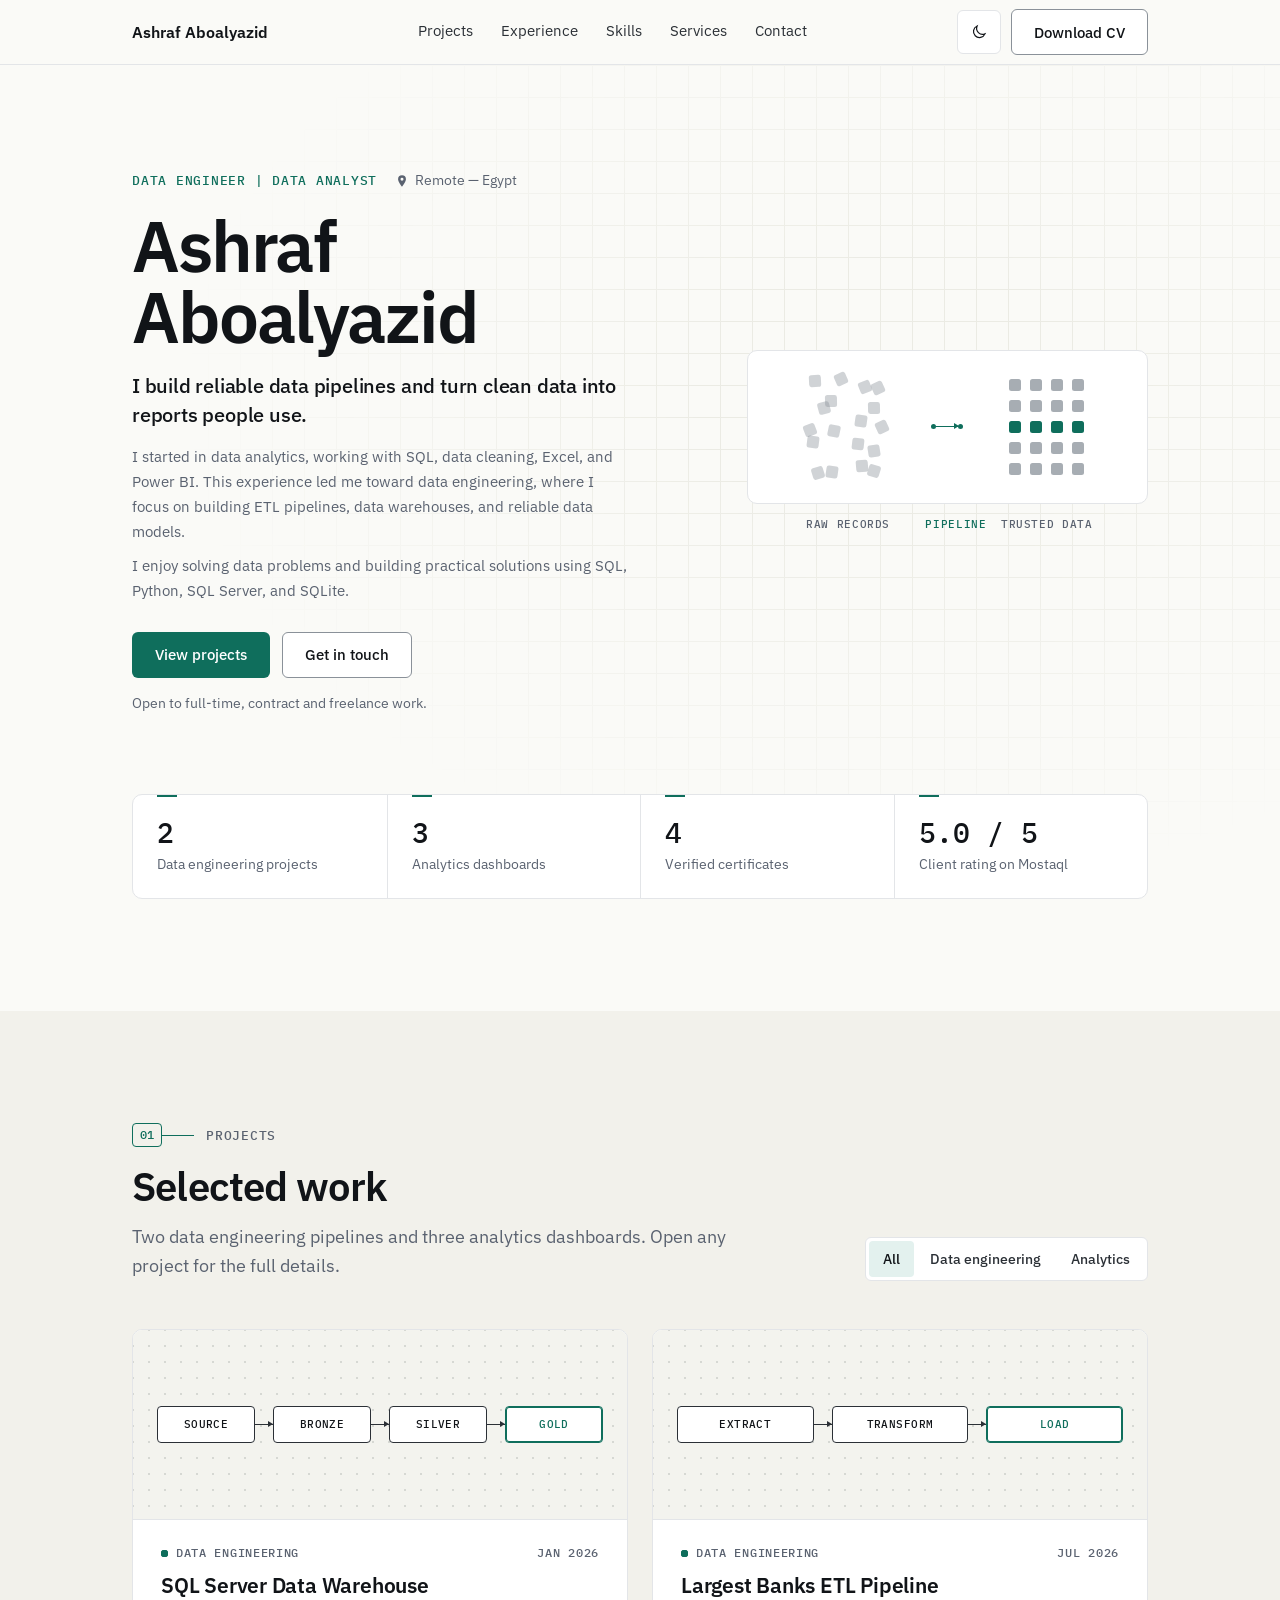
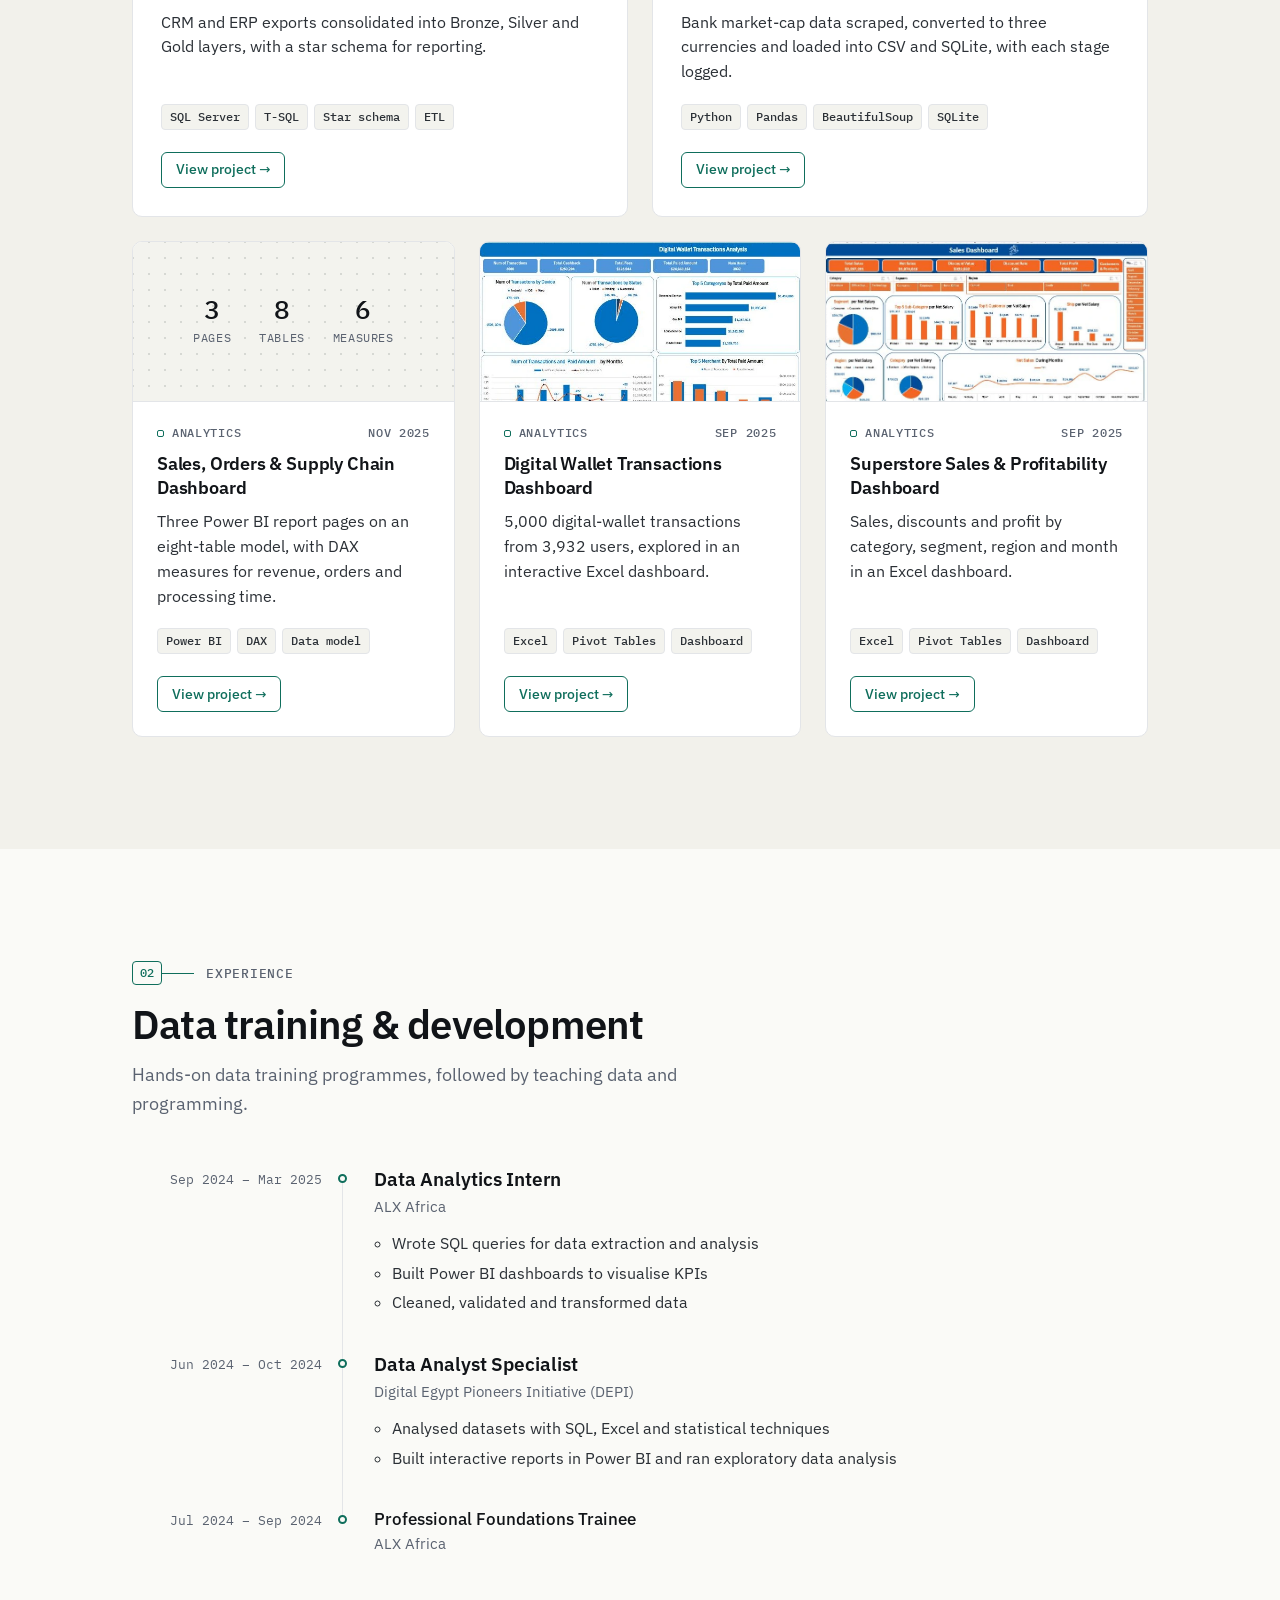
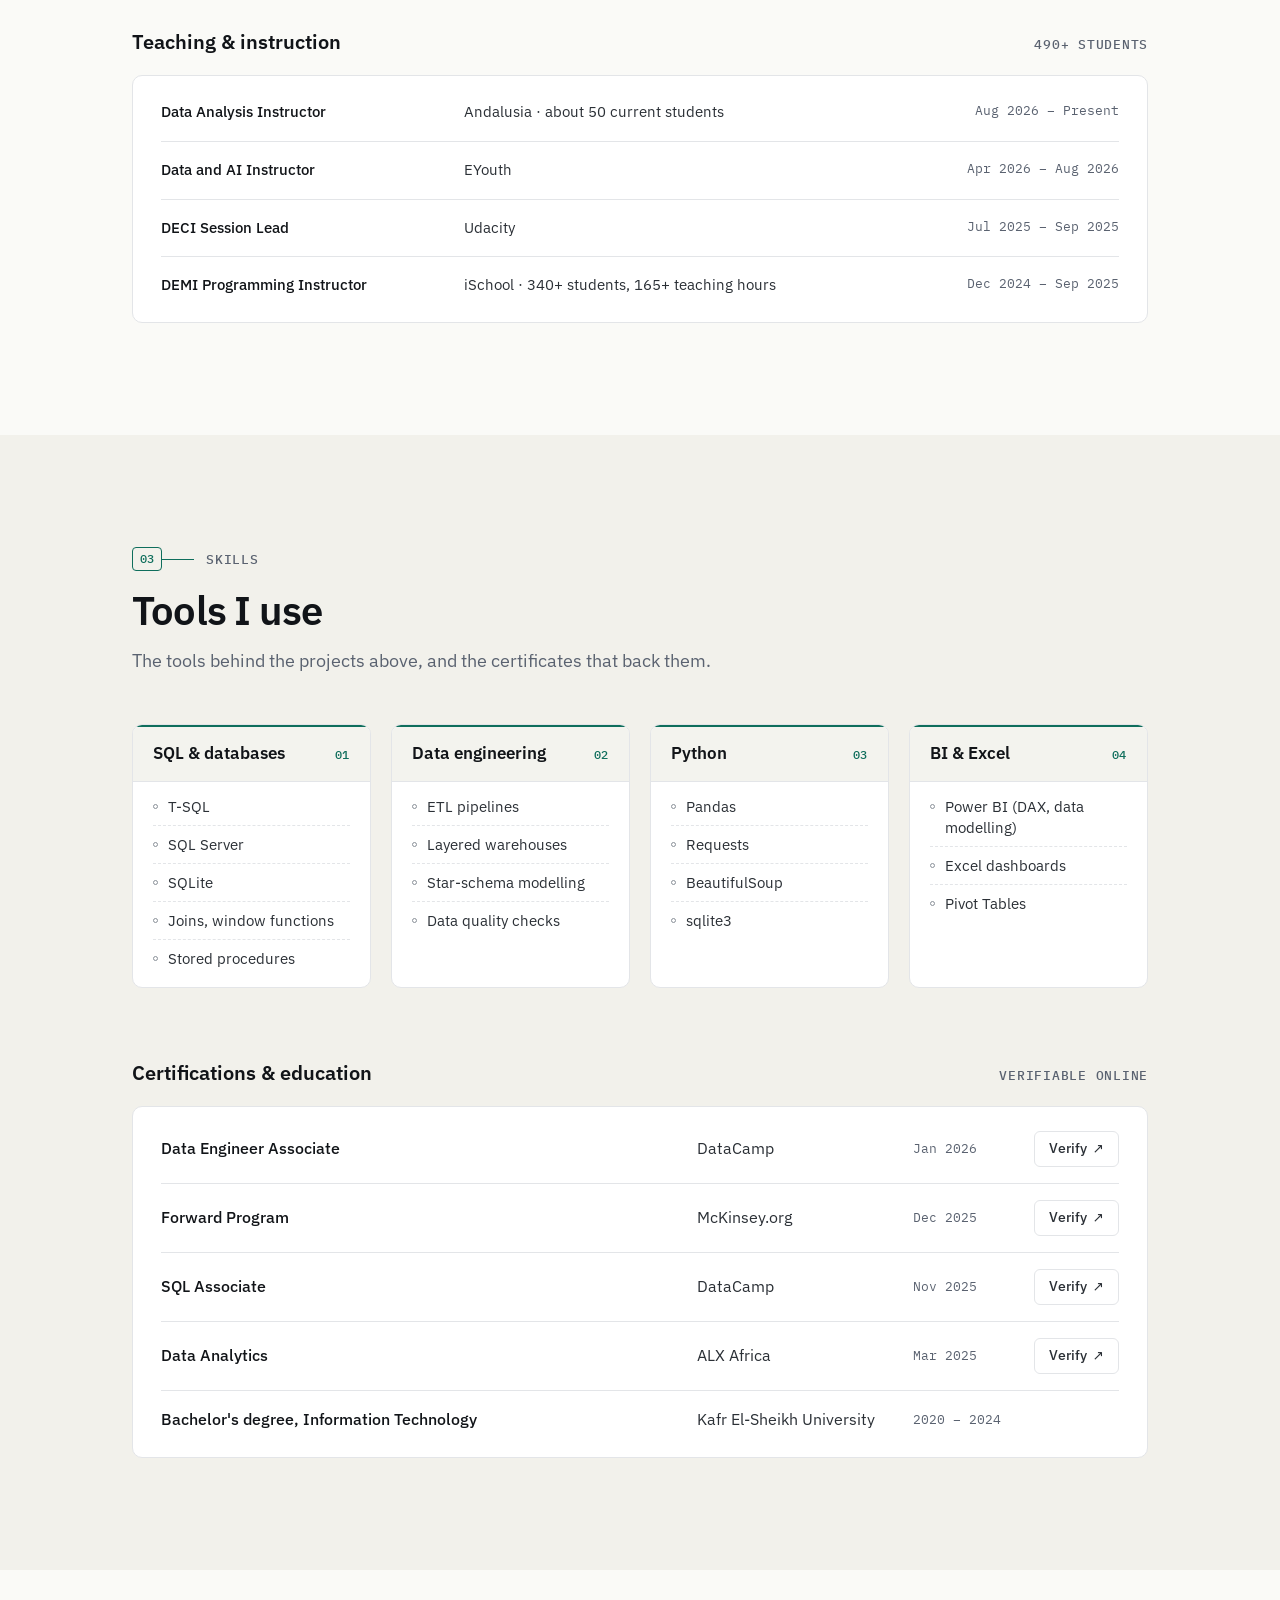
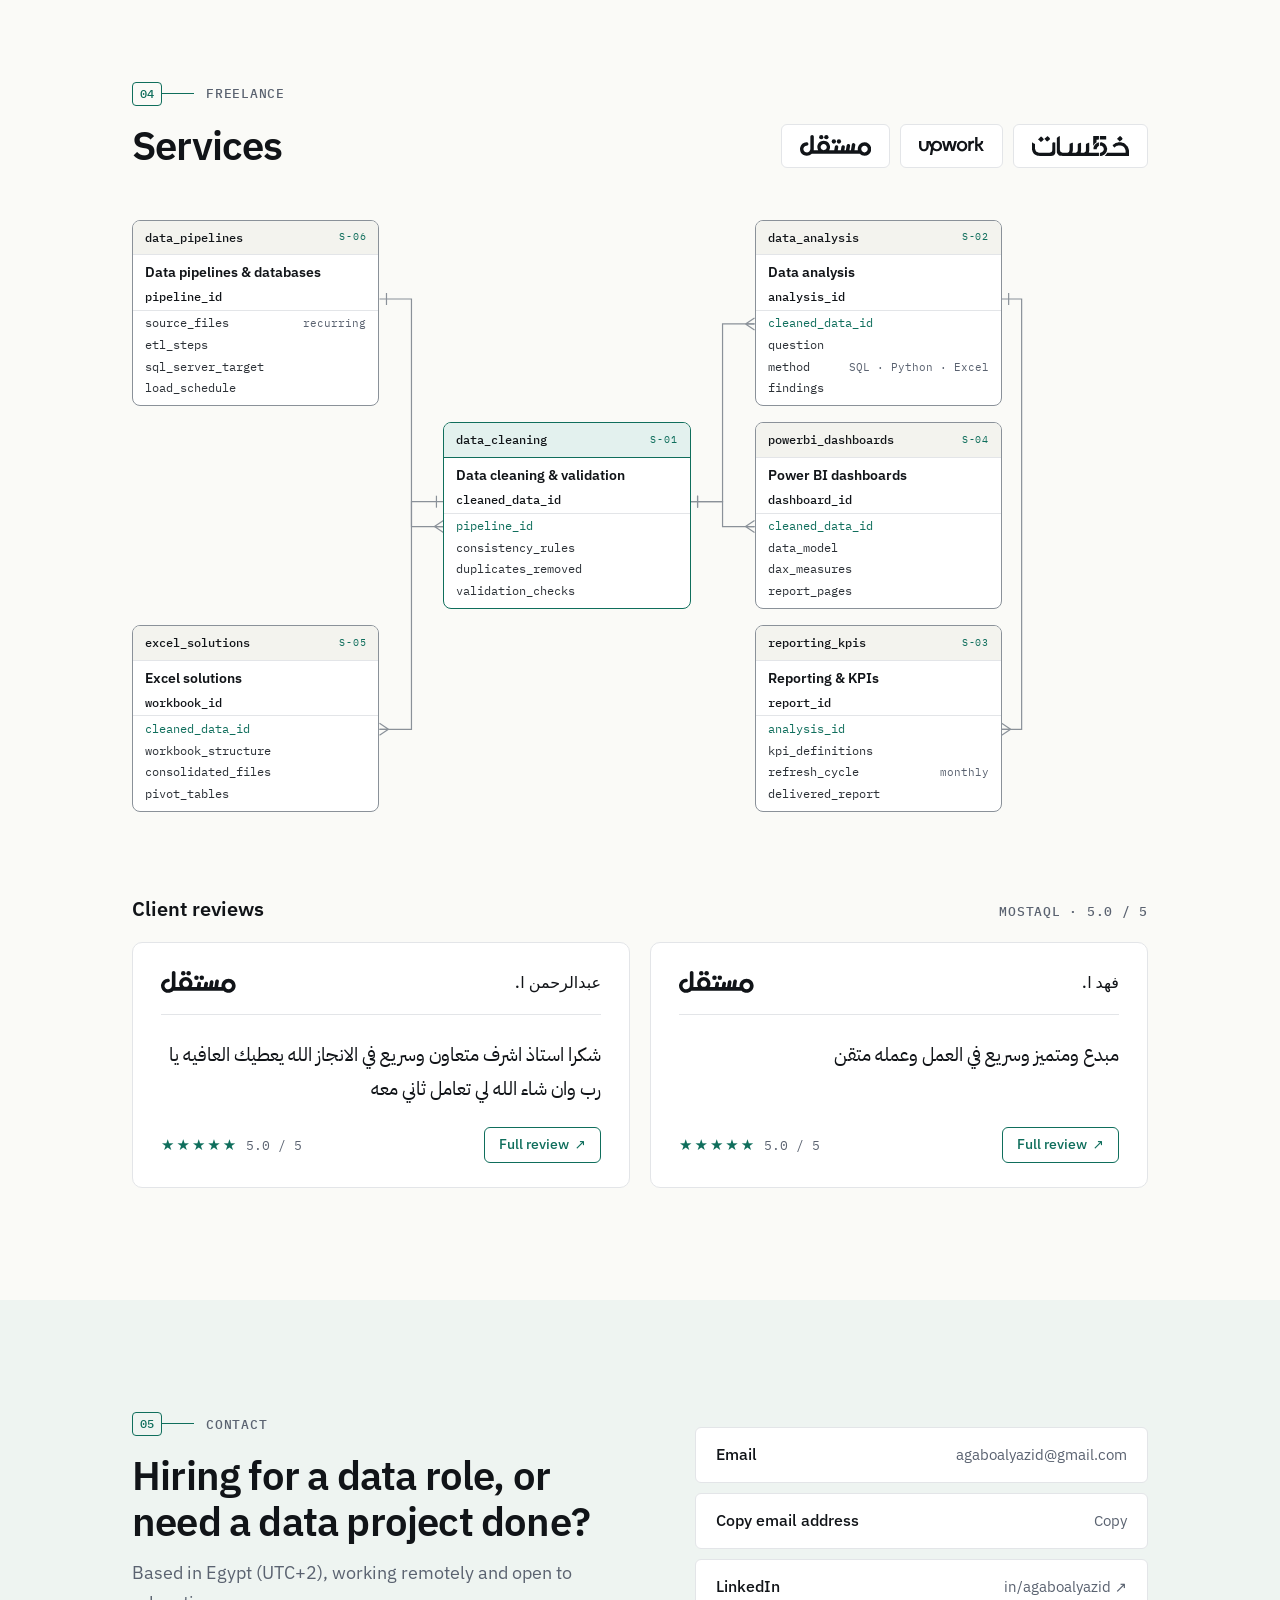
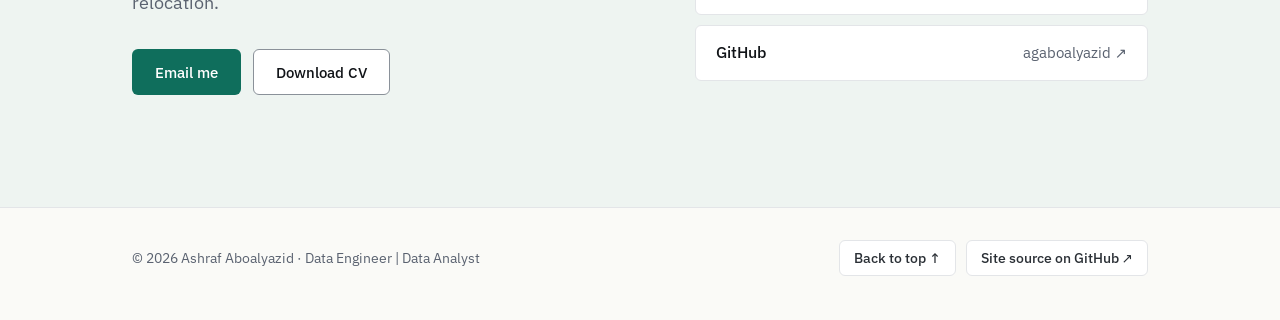
==== commit 4298b22a: "Simplify services schema; shorter hero summary Remove the PK/FK/1/M legend, explanatory notes and ke" ====
--- a/index.html
+++ b/index.html
@@ -50,8 +50,8 @@
           <h1 id="hero-title">Ashraf Aboalyazid</h1>
           <p class="tagline">I build reliable data pipelines and turn clean data into reports people use.</p>
           <div class="summary">
-            <p>I started in data analysis, working in SQL, cleaning messy datasets and building Excel and Power BI dashboards, and learned how much a report depends on what happens before it. My focus now is data engineering: ETL pipelines, layered warehouses and data models that keep reporting consistent.</p>
-            <p>I like finding out why numbers don't match and building data solutions people actually use, mainly with SQL, Python, SQL Server and SQLite.</p>
+            <p>I started in data analytics, working with SQL, data cleaning, Excel, and Power BI. This experience led me toward data engineering, where I focus on building ETL pipelines, data warehouses, and reliable data models.</p>
+            <p>I enjoy solving data problems and building practical solutions using SQL, Python, SQL Server, and SQLite.</p>
           </div>
           <div class="actions"><a class="btn btn-primary" href="#projects">View projects</a><a class="btn btn-secondary" href="#contact">Get in touch</a></div>
           <p class="availability">Open to full-time, contract and freelance work.</p>
@@ -231,33 +231,32 @@
           <div class="tbl t-pipelines" data-table="pipelines">
             <div class="t-head"><span class="t-name">data_pipelines</span><span class="t-num">S-06</span></div>
             <p class="t-title">Data pipelines &amp; databases</p>
-            <ul><li data-col="pipeline_id" class="pk"><span class="k">PK</span><span class="n">pipeline_id</span></li><li data-col="source_files"><span class="k"></span><span class="n">source_files</span><span class="hint">recurring</span></li><li data-col="etl_steps"><span class="k"></span><span class="n">etl_steps</span></li><li data-col="sql_server_target"><span class="k"></span><span class="n">sql_server_target</span></li><li data-col="load_schedule"><span class="k"></span><span class="n">load_schedule</span></li></ul>
+            <ul><li data-col="pipeline_id" class="pk"><span class="n">pipeline_id</span></li><li data-col="source_files"><span class="n">source_files</span><span class="hint">recurring</span></li><li data-col="etl_steps"><span class="n">etl_steps</span></li><li data-col="sql_server_target"><span class="n">sql_server_target</span></li><li data-col="load_schedule"><span class="n">load_schedule</span></li></ul>
           </div><div class="tbl t-excel" data-table="excel">
             <div class="t-head"><span class="t-name">excel_solutions</span><span class="t-num">S-05</span></div>
             <p class="t-title">Excel solutions</p>
-            <ul><li data-col="workbook_id" class="pk"><span class="k">PK</span><span class="n">workbook_id</span></li><li data-col="cleaned_data_id" class="fk"><span class="k">FK</span><span class="n">cleaned_data_id</span></li><li data-col="workbook_structure"><span class="k"></span><span class="n">workbook_structure</span></li><li data-col="consolidated_files"><span class="k"></span><span class="n">consolidated_files</span></li><li data-col="pivot_tables"><span class="k"></span><span class="n">pivot_tables</span></li></ul>
+            <ul><li data-col="workbook_id" class="pk"><span class="n">workbook_id</span></li><li data-col="cleaned_data_id" class="fk"><span class="n">cleaned_data_id</span></li><li data-col="workbook_structure"><span class="n">workbook_structure</span></li><li data-col="consolidated_files"><span class="n">consolidated_files</span></li><li data-col="pivot_tables"><span class="n">pivot_tables</span></li></ul>
           </div><div class="tbl t-cleaning" data-table="cleaning">
             <div class="t-head"><span class="t-name">data_cleaning</span><span class="t-num">S-01</span></div>
             <p class="t-title">Data cleaning &amp; validation</p>
-            <ul><li data-col="cleaned_data_id" class="pk"><span class="k">PK</span><span class="n">cleaned_data_id</span></li><li data-col="pipeline_id" class="fk"><span class="k">FK</span><span class="n">pipeline_id</span></li><li data-col="consistency_rules"><span class="k"></span><span class="n">consistency_rules</span></li><li data-col="duplicates_removed"><span class="k"></span><span class="n">duplicates_removed</span></li><li data-col="validation_checks"><span class="k"></span><span class="n">validation_checks</span></li></ul>
+            <ul><li data-col="cleaned_data_id" class="pk"><span class="n">cleaned_data_id</span></li><li data-col="pipeline_id" class="fk"><span class="n">pipeline_id</span></li><li data-col="consistency_rules"><span class="n">consistency_rules</span></li><li data-col="duplicates_removed"><span class="n">duplicates_removed</span></li><li data-col="validation_checks"><span class="n">validation_checks</span></li></ul>
           </div><div class="tbl t-analysis" data-table="analysis">
             <div class="t-head"><span class="t-name">data_analysis</span><span class="t-num">S-02</span></div>
             <p class="t-title">Data analysis</p>
-            <ul><li data-col="analysis_id" class="pk"><span class="k">PK</span><span class="n">analysis_id</span></li><li data-col="cleaned_data_id" class="fk"><span class="k">FK</span><span class="n">cleaned_data_id</span></li><li data-col="question"><span class="k"></span><span class="n">question</span></li><li data-col="method"><span class="k"></span><span class="n">method</span><span class="hint">SQL · Python · Excel</span></li><li data-col="findings"><span class="k"></span><span class="n">findings</span></li></ul>
+            <ul><li data-col="analysis_id" class="pk"><span class="n">analysis_id</span></li><li data-col="cleaned_data_id" class="fk"><span class="n">cleaned_data_id</span></li><li data-col="question"><span class="n">question</span></li><li data-col="method"><span class="n">method</span><span class="hint">SQL · Python · Excel</span></li><li data-col="findings"><span class="n">findings</span></li></ul>
           </div><div class="tbl t-dashboards" data-table="dashboards">
             <div class="t-head"><span class="t-name">powerbi_dashboards</span><span class="t-num">S-04</span></div>
             <p class="t-title">Power BI dashboards</p>
-            <ul><li data-col="dashboard_id" class="pk"><span class="k">PK</span><span class="n">dashboard_id</span></li><li data-col="cleaned_data_id" class="fk"><span class="k">FK</span><span class="n">cleaned_data_id</span></li><li data-col="data_model"><span class="k"></span><span class="n">data_model</span></li><li data-col="dax_measures"><span class="k"></span><span class="n">dax_measures</span></li><li data-col="report_pages"><span class="k"></span><span class="n">report_pages</span></li></ul>
+            <ul><li data-col="dashboard_id" class="pk"><span class="n">dashboard_id</span></li><li data-col="cleaned_data_id" class="fk"><span class="n">cleaned_data_id</span></li><li data-col="data_model"><span class="n">data_model</span></li><li data-col="dax_measures"><span class="n">dax_measures</span></li><li data-col="report_pages"><span class="n">report_pages</span></li></ul>
           </div><div class="tbl t-reporting" data-table="reporting">
             <div class="t-head"><span class="t-name">reporting_kpis</span><span class="t-num">S-03</span></div>
             <p class="t-title">Reporting &amp; KPIs</p>
-            <ul><li data-col="report_id" class="pk"><span class="k">PK</span><span class="n">report_id</span></li><li data-col="analysis_id" class="fk"><span class="k">FK</span><span class="n">analysis_id</span></li><li data-col="kpi_definitions"><span class="k"></span><span class="n">kpi_definitions</span></li><li data-col="refresh_cycle"><span class="k"></span><span class="n">refresh_cycle</span><span class="hint">monthly</span></li><li data-col="delivered_report"><span class="k"></span><span class="n">delivered_report</span></li></ul>
+            <ul><li data-col="report_id" class="pk"><span class="n">report_id</span></li><li data-col="analysis_id" class="fk"><span class="n">analysis_id</span></li><li data-col="kpi_definitions"><span class="n">kpi_definitions</span></li><li data-col="refresh_cycle"><span class="n">refresh_cycle</span><span class="hint">monthly</span></li><li data-col="delivered_report"><span class="n">delivered_report</span></li></ul>
           </div>
           <div class="erd-links" hidden><span data-from="pipelines" data-to="cleaning" data-key="pipeline_id"></span><span data-from="cleaning" data-to="excel" data-key="cleaned_data_id"></span><span data-from="cleaning" data-to="analysis" data-key="cleaned_data_id"></span><span data-from="cleaning" data-to="dashboards" data-key="cleaned_data_id"></span><span data-from="analysis" data-to="reporting" data-key="analysis_id"></span></div>
         </div>
       </div>
-      <p class="erd-legend"><span><b>PK</b> primary key</span><span><b>FK</b> foreign key</span><span><b>1</b> one</span><span><b>M</b> many</span><span><span class="crow-demo" aria-hidden="true"></span> one-to-many</span></p>
-      <p class="erd-note">Each table is a service; its rows are what I deliver. Links show which services build on the output of another.</p>
+
       <div class="block-title"><h3>Client reviews</h3><span class="label">Mostaql · 5.0 / 5</span></div>
       <div class="reviews">
         <article class="review">
--- a/assets/css/main.css
+++ b/assets/css/main.css
@@ -214,7 +214,7 @@
 .erd-hint{display:none;font-family:var(--font-mono);font-size:12px;color:var(--muted);margin-bottom:10px}
 .erd-scroll{overflow-x:auto;overscroll-behavior-x:contain;margin:0 -32px;padding:4px 32px 12px;scrollbar-width:thin}
 .erd-scroll:focus-visible{outline:2px solid var(--accent);outline-offset:-2px;border-radius:var(--radius)}
-.erd-canvas{position:relative;display:grid;grid-template-columns:repeat(3,minmax(0,1fr));grid-template-rows:repeat(3,auto);column-gap:96px;row-gap:28px;min-width:860px;padding-right:40px;align-items:center}
+.erd-canvas{position:relative;display:grid;grid-template-columns:repeat(3,minmax(0,1fr));grid-template-rows:repeat(3,auto);column-gap:64px;row-gap:16px;min-width:760px;max-width:900px;padding-right:30px;align-items:center}
 .erd-lines{position:absolute;inset:0;width:100%;height:100%;overflow:visible;pointer-events:none;font-family:var(--font-mono);font-size:11px;font-weight:500}
 .erd-lines .rel path{fill:none;stroke:var(--border-strong);stroke-width:1.2;transition:stroke .2s,opacity .2s}
 .erd-lines .rel text{fill:var(--muted);transition:fill .2s,opacity .2s}
@@ -230,25 +230,17 @@
 .tbl{position:relative;z-index:1;background:var(--surface);border:1px solid var(--border-strong);border-radius:8px;overflow:hidden;transition:border-color .2s,box-shadow .2s}
 .tbl:hover{border-color:var(--accent);box-shadow:0 0 0 1px var(--accent) inset}
 .t-cleaning{border-color:var(--accent)}
-.t-head{display:flex;justify-content:space-between;align-items:center;gap:8px;padding:9px 14px;background:var(--sunken);border-bottom:1px solid var(--border);font-family:var(--font-mono)}
+.t-head{display:flex;justify-content:space-between;align-items:center;gap:8px;padding:7px 12px;background:var(--sunken);border-bottom:1px solid var(--border);font-family:var(--font-mono)}
 .t-cleaning .t-head{background:var(--accent-tint);border-bottom-color:var(--accent)}
-.t-name{font-size:12.5px;font-weight:500;color:var(--ink)}
+.t-name{font-size:12px;font-weight:500;color:var(--ink)}
 .t-num{font-size:10px;letter-spacing:.08em;color:var(--accent)}
-.t-title{padding:10px 14px 4px;font-size:14.5px;font-weight:600;color:var(--ink);line-height:1.3}
-.tbl ul{list-style:none;padding:4px 0 8px}
-.tbl li{display:flex;align-items:baseline;gap:8px;padding:4px 14px;font-family:var(--font-mono);font-size:12px;line-height:1.45;color:var(--ink-2)}
-.tbl li .k{flex:0 0 18px;font-size:9.5px;font-weight:500;letter-spacing:.04em;color:var(--muted)}
-.tbl li.pk .k{color:var(--accent)}
+.t-title{padding:8px 12px 2px;font-size:14px;font-weight:600;color:var(--ink);line-height:1.3}
+.tbl ul{list-style:none;padding:3px 0 6px}
+.tbl li{display:flex;align-items:baseline;gap:8px;padding:2.5px 12px;font-family:var(--font-mono);font-size:11.5px;line-height:1.45;color:var(--ink-2)}
+.tbl li.pk{padding-bottom:4px;margin-bottom:2px;border-bottom:1px solid var(--border)}
 .tbl li.pk .n{color:var(--ink);font-weight:500}
+.tbl li.fk .n{color:var(--accent)}
 .tbl li .hint{margin-left:auto;font-size:10.5px;color:var(--muted);white-space:nowrap}
-.erd-legend{display:flex;flex-wrap:wrap;gap:8px 22px;margin-top:20px;font-family:var(--font-mono);font-size:12px;color:var(--muted)}
-.erd-legend b{font-weight:500;color:var(--ink);margin-right:4px}
-.erd-legend span span{display:inline-flex;align-items:center}
-.crow-demo{width:26px;height:12px;margin-right:6px;background:linear-gradient(var(--border-strong),var(--border-strong)) 0 50%/16px 1px no-repeat;position:relative}
-.crow-demo::before,.crow-demo::after{content:"";position:absolute;left:16px;top:50%;width:10px;height:1px;background:var(--border-strong);transform-origin:left center}
-.crow-demo::before{transform:rotate(-32deg)}
-.crow-demo::after{transform:rotate(32deg)}
-.erd-note{font-size:14.5px;color:var(--muted);margin-top:8px;max-width:620px}
 
 /* Freelance platform buttons */
 .platforms{display:flex;flex-wrap:wrap;gap:10px;list-style:none;padding:0}
@@ -414,6 +406,7 @@
   .skills,.reviews,.contact{grid-template-columns:minmax(0,1fr)}
   .erd-scroll{margin:0 -20px;padding:4px 20px 12px}
   .erd-hint{display:block}
+  .erd-canvas{min-width:700px;column-gap:48px}
   .identity{max-width:none}
   .id-board{padding:22px 16px}
   .project-hero{padding:28px 0 40px}
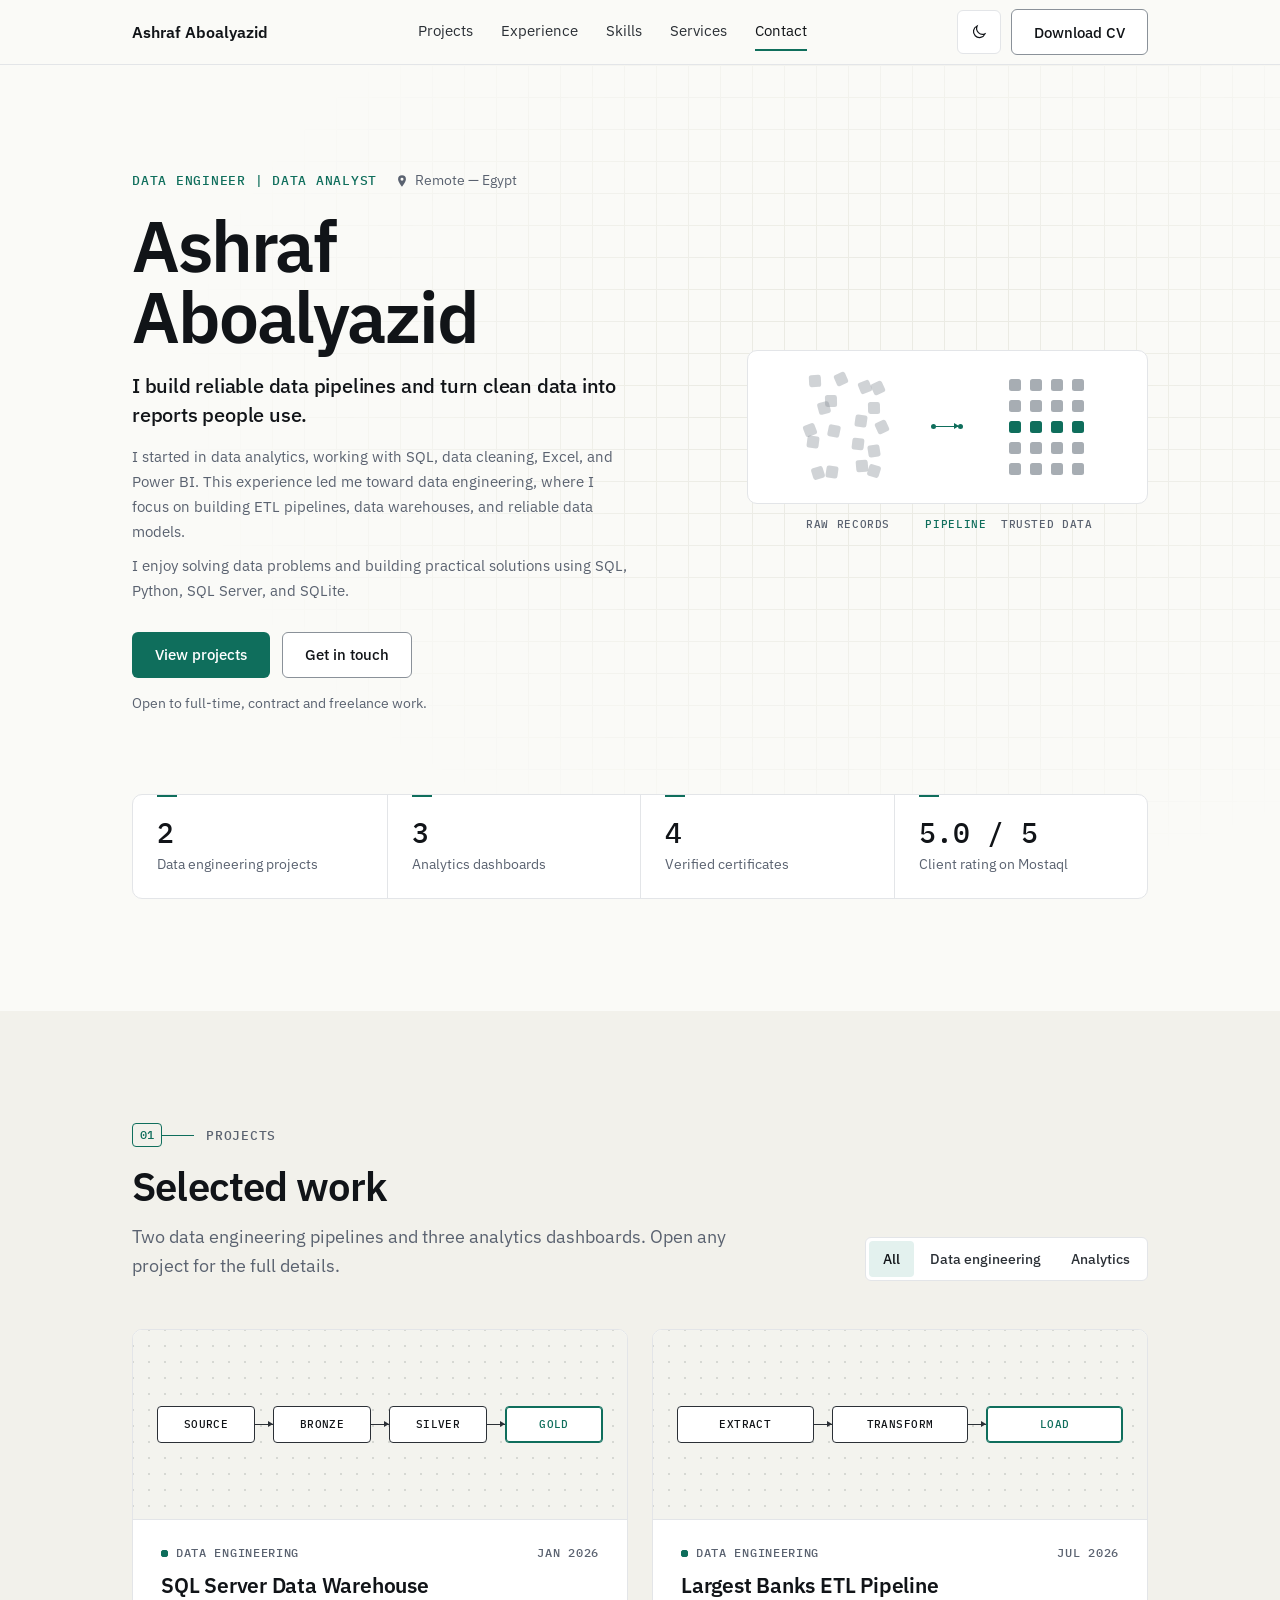
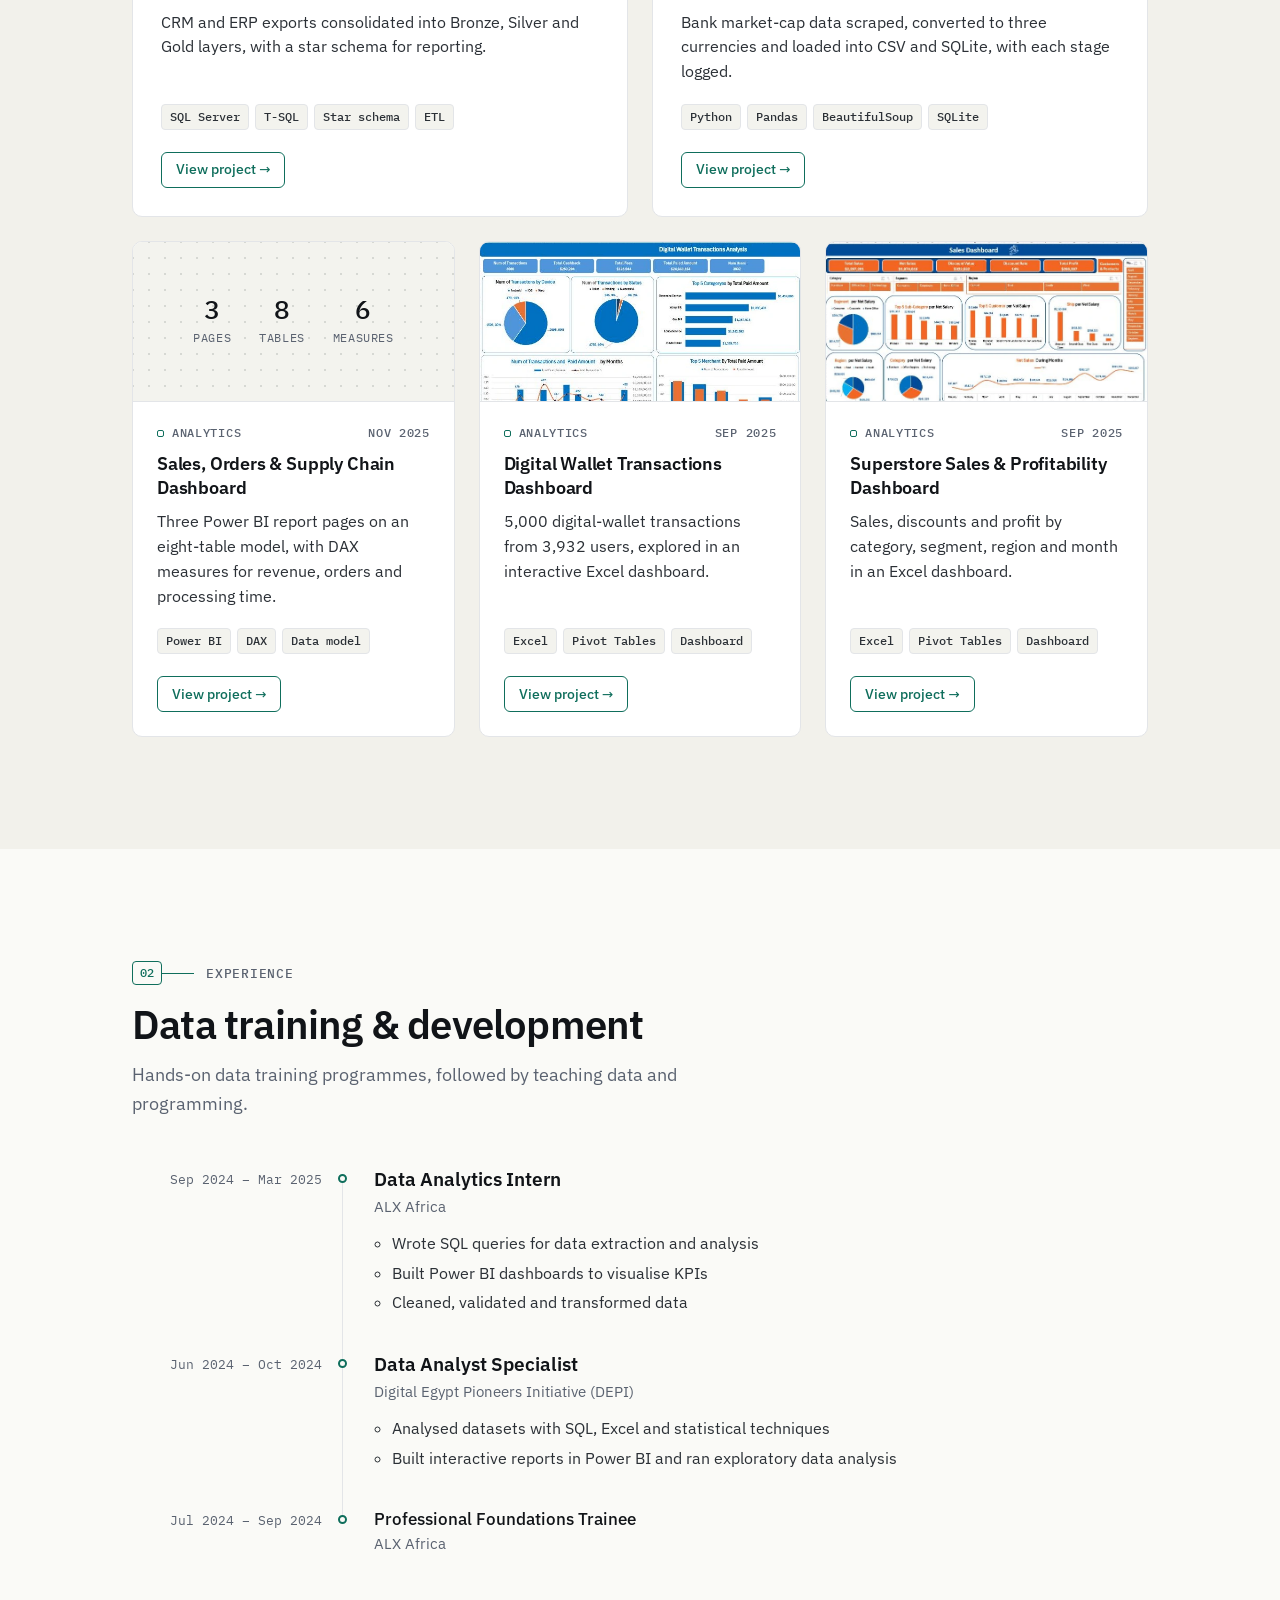
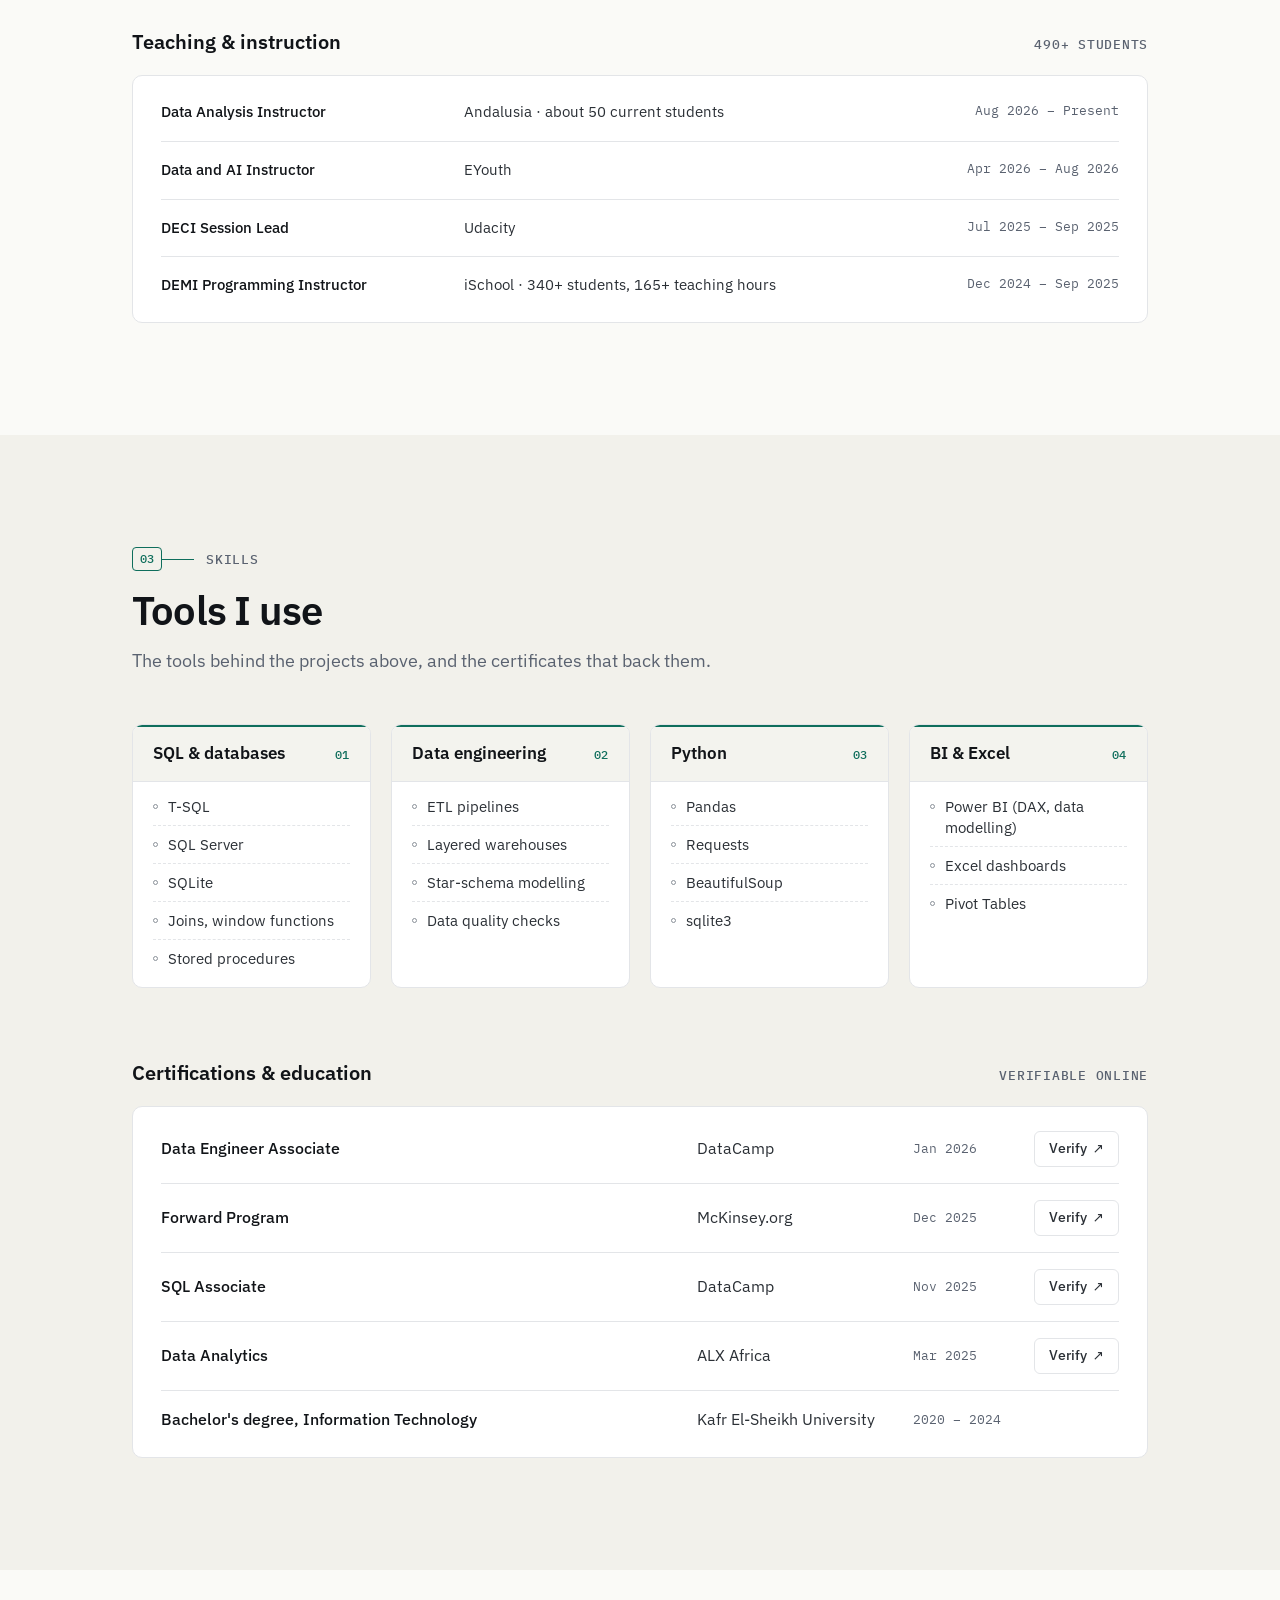
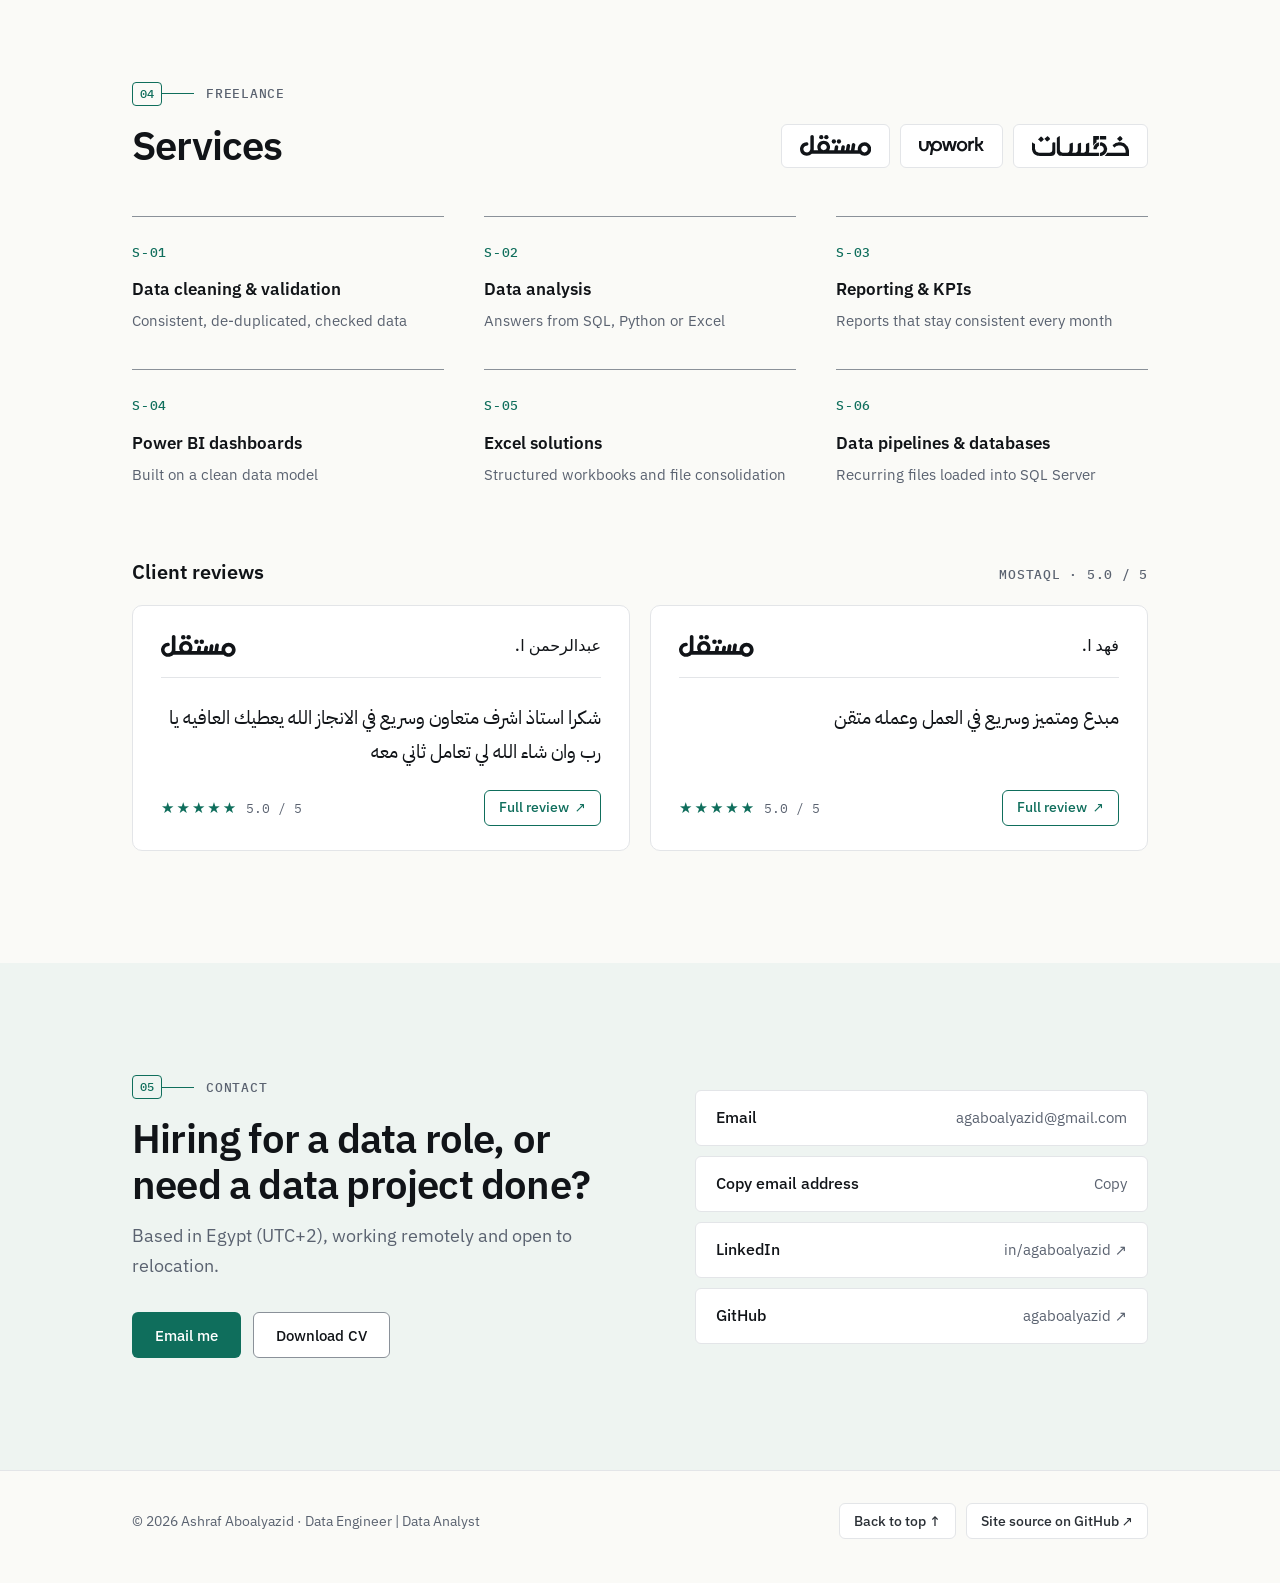
==== commit 31fb09b3: "Restore the earlier Services list layout Services markup and styles taken back from e0cf301 (the ver" ====
--- a/index.html
+++ b/index.html
@@ -224,39 +224,14 @@
           <li><a class="plat plat-khamsat" href="https://khamsat.com/user/agaboalyazid"><svg class="plat-logo logo-khamsat" viewBox="0 0 321 66" xmlns="http://www.w3.org/2000/svg" aria-hidden="true" focusable="false"><path fill="currentColor" fill-rule="evenodd" d="M21.93 65.5C21.81 65.05 21.59 65 19.53 65C17.52 65 17.24 64.94 17 64.5C16.79 64.1 16.48 64 15.5 64C14.52 64 14.21 63.9 14 63.5C13.83 63.17 13.48 63 13 63C12.52 63 12.17 62.83 12 62.5C11.83 62.19 11.47 62 11.05 62C10.58 62 10.11 61.7 9.5 61C8.96 60.39 8.41 60 8.05 60C7.28 60 5 57.72 5 56.95C5 56.59 4.61 56.04 4 55.5C3.3 54.89 3 54.42 3 53.95C3 53.53 2.81 53.17 2.5 53C2.1 52.79 2 52.48 2 51.5C2 50.52 1.9 50.21 1.5 50C1.07 49.77 1 49.48 1 47.97C1 46.41 0.94 46.19 0.5 46.07C0.01 45.94 -0 45.73 -0 33.47C-0 22.69 0.05 21 0.37 21C0.57 21 0.85 21.22 1 21.5C1.17 21.81 1.53 22 1.95 22C2.42 22 2.89 22.3 3.5 23C4.11 23.7 4.58 24 5.05 24C5.47 24 5.83 24.19 6 24.5C6.17 24.83 6.52 25 7 25C7.47 25 7.83 25.17 7.99 25.48C8.15 25.78 8.57 26 9.06 26.05L9.88 26.12L9.94 34.43C10 42.43 10.03 42.75 10.5 43C10.93 43.23 11 43.53 11 45C11 46.48 11.07 46.77 11.5 47C11.83 47.17 12 47.52 12 48C12 48.48 12.17 48.83 12.5 49C12.8 49.16 13 49.52 13 49.9C13 50.73 14.27 52 15.1 52C15.48 52 15.84 52.2 16 52.5C16.17 52.83 16.52 53 17 53C17.48 53 17.83 53.17 18 53.5C18.17 53.83 18.52 54 19 54C19.48 54 19.83 54.17 20 54.5C20.26 54.99 20.52 55 40.5 55C60.48 55 60.74 54.99 61 54.5C61.17 54.17 61.52 54 62 54C62.47 54 62.83 53.83 62.99 53.52C63.15 53.22 63.57 53 64.06 52.95C64.78 52.88 64.88 52.78 64.95 52.06C65 51.57 65.22 51.15 65.52 50.99C65.83 50.83 66 50.47 66 50C66 49.52 66.17 49.17 66.5 49C66.98 48.74 67 48.43 67.06 35.43L67.12 22.12L68.44 22.05C69.44 21.99 69.81 21.86 70.01 21.48C70.26 21.02 70.51 20.99 73.58 21.06L76.88 21.12L76.94 38.93C77 56.53 77 56.73 76.5 57C76.17 57.17 76 57.52 76 58C76 58.48 75.83 58.83 75.5 59C75.2 59.16 75 59.52 75 59.89C75 60.77 71.77 64 70.89 64C70.52 64 70.16 64.2 70 64.5C69.79 64.9 69.48 65 68.47 65C67.41 65 67.18 65.08 67.07 65.5C66.94 66 66.73 66 44.5 66C22.27 66 22.06 66 21.93 65.5ZM92.93 65.5C92.82 65.08 92.59 65 91.53 65C90.52 65 90.21 64.9 90 64.5C89.84 64.21 89.48 64 89.11 64C88.23 64 84 59.77 84 58.89C84 58.52 83.79 58.16 83.5 58C83.1 57.79 83 57.48 83 56.5C83 55.52 82.9 55.21 82.5 55C82.01 54.74 82 54.48 82 30.6L82 6.48L83.24 5.24C84 4.48 84.7 4 85.05 4C85.41 4 85.96 3.61 86.5 3C87.11 2.3 87.58 2 88.05 2C88.47 2 88.83 1.81 89 1.5C89.18 1.17 89.52 1 90.03 1C90.59 1 90.83 0.86 90.93 0.5C91 0.22 91.27 0 91.53 0C91.99 0 92 0.65 92 23.37C92 46.48 92.01 46.74 92.5 47C92.92 47.23 93 47.52 93 48.89L93 50.52L94.74 52.26C96.38 53.9 96.55 54 97.61 54C98.48 54 98.79 54.11 99 54.5C99.26 54.99 99.52 55 109 55C118.48 55 118.74 54.99 119 54.5C119.16 54.2 119.52 54 119.9 54C120.73 54 122 52.73 122 51.9C122 51.52 122.2 51.16 122.5 51C122.9 50.79 123 50.48 123 49.5C123 48.52 123.1 48.21 123.5 48C123.99 47.74 124 47.48 124 37.1L124 26.46L124.73 25.73C125.32 25.14 125.68 25 126.6 25C127.48 25 127.79 24.89 128 24.5C128.17 24.17 128.52 24 129 24C129.48 24 129.83 23.83 130 23.5C130.17 23.17 130.52 23 131 23C131.48 23 131.83 22.83 132.01 22.49C132.24 22.05 132.48 21.99 133.58 22.05L134.88 22.12L134.94 35.43C135 48.53 135 48.73 134.5 49C134.07 49.23 134 49.52 134 51C134 52.49 133.93 52.77 133.49 53.01C133.1 53.21 132.99 53.48 133.05 54.08L133.12 54.88L139.43 54.94C145.52 55.01 145.74 54.99 146 54.5C146.16 54.2 146.52 54 146.9 54C147.32 54 147.93 53.59 148.76 52.76C149.88 51.64 150 51.41 150 50.4C150 49.52 150.11 49.21 150.5 49C150.99 48.74 151 48.48 151 37.6L151 26.46L151.73 25.73C152.32 25.14 152.68 25 153.6 25C154.48 25 154.79 24.89 155 24.5C155.17 24.17 155.52 24 156 24C156.48 24 156.83 23.83 157 23.5C157.21 23.1 157.52 23 158.5 23C159.49 23 159.79 22.9 160.01 22.49C160.21 22.1 160.48 21.99 161.08 22.05L161.88 22.12L161.94 36.43C162 50.53 162 50.73 161.5 51C161.11 51.21 161 51.52 161 52.48C161 53.44 160.89 53.76 160.46 54.05C159.23 54.87 160.09 55 166.51 55C172.48 55 172.74 54.98 173 54.5C173.16 54.2 173.52 54 173.9 54C174.76 54 177 51.76 177 50.9C177 50.52 177.2 50.16 177.5 50C177.99 49.74 178 49.48 178 38.6L178 27.48L179.24 26.24C180.07 25.41 180.68 25 181.1 25C181.48 25 181.84 24.8 182 24.5C182.21 24.1 182.52 24 183.5 24C184.48 24 184.79 23.9 185 23.5C185.17 23.17 185.52 23 186 23C186.48 23 186.83 22.83 187.01 22.49C187.21 22.1 187.48 21.99 188.08 22.05L188.88 22.12L188.94 35.93C189 49.53 189 49.73 188.5 50C188.07 50.23 188 50.52 188 52C188 53.49 187.93 53.77 187.48 54.01C185.98 54.81 186.98 54.87 204.02 55L220.88 55.12L220.94 60.56L221.01 66L157.03 66C93.27 66 93.06 66 92.93 65.5ZM224.06 60.56L224.12 55.12L225.93 55.05C227.43 54.99 227.79 54.89 228.01 54.49C228.21 54.12 228.53 54 229.39 54C230.48 54 230.58 53.93 233.26 51.26C235.93 48.58 236 48.48 236 47.39C236 46.52 236.11 46.21 236.5 46C236.94 45.76 237 45.48 237 43.5C237 41.52 236.94 41.24 236.5 41C236.11 40.79 236 40.48 236 39.58C236 38.56 235.89 38.32 235.02 37.52C234.4 36.94 234.01 36.35 233.96 35.87C233.89 35.25 233.75 35.11 233.13 35.04C232.65 34.99 232.06 34.6 231.48 33.98C230.87 33.32 230.36 33 229.92 33C229.53 33 229.16 32.81 229 32.51C228.78 32.09 228.43 32.01 226.43 31.95L224.12 31.88L224.12 26.5L224.12 21.12L227.42 21.06C230.52 20.99 230.74 21.02 231 21.49C231.21 21.9 231.52 22 232.5 22C233.48 22 233.79 22.1 234 22.5C234.17 22.81 234.53 23 234.95 23C235.42 23 235.89 23.3 236.5 24C237.03 24.61 237.6 25 237.94 25C238.78 25 244 30.27 244 31.11C244 31.48 244.21 31.84 244.5 32C244.83 32.17 245 32.52 245 33C245 33.48 245.17 33.83 245.5 34C245.83 34.17 246 34.52 246 35C246 35.48 246.17 35.83 246.5 36C246.93 36.23 247 36.52 247 38C247 39.48 247.07 39.77 247.5 40C247.95 40.24 248 40.52 248 43C248 45.48 247.95 45.76 247.5 46C247.06 46.24 247 46.52 247 48.5C247 50.48 246.94 50.76 246.5 51C246.17 51.17 246 51.52 246 52C246 52.48 245.83 52.83 245.5 53C245.19 53.17 245 53.53 245 53.95C245 54.42 244.7 54.89 244 55.5C243.39 56.04 243 56.6 243 56.94C243 57.78 238.73 62 237.89 62C237.52 62 237.16 62.21 237 62.5C236.83 62.83 236.48 63 236 63C235.52 63 235.17 63.17 235 63.5C234.83 63.83 234.48 64 234 64C233.52 64 233.17 64.17 233 64.5C232.79 64.9 232.48 65 231.47 65C230.41 65 230.18 65.08 230.07 65.5C229.95 65.96 229.73 66 226.97 66L223.99 66L224.06 60.56ZM240 65.74C240 65.59 241.35 64.13 243 62.5C245.26 60.27 246 59.37 246 58.9C246 58.52 246.2 58.16 246.5 58C246.8 57.84 247 57.48 247 57.1C247 56.73 247.31 56.16 247.73 55.73L248.46 55L278.67 54.94L308.88 54.88L308.94 51.07C309.01 47.48 308.99 47.26 308.51 47C308.1 46.79 308 46.48 308 45.5C308 44.52 307.9 44.21 307.5 44C307.17 43.83 307 43.48 307 43C307 42.52 306.83 42.17 306.5 42C306.17 41.83 306 41.48 306 41C306 40.52 305.83 40.17 305.5 40C305.2 39.84 305 39.48 305 39.11C305 38.28 301.77 35 300.95 35C300.6 35 300.04 34.61 299.5 34C298.89 33.3 298.42 33 297.95 33C297.53 33 297.17 32.81 297 32.5C296.77 32.07 296.48 32 295 32C293.52 32 293.23 31.93 293 31.5C292.75 31.03 292.48 31 288.5 31C284.52 31 284.25 31.03 284 31.5C283.77 31.93 283.48 32 282 32C280.52 32 280.23 32.07 280 32.5C279.83 32.83 279.48 33 279 33C278.52 33 278.17 33.17 278 33.5C277.84 33.8 277.48 34 277.09 34C276.63 34 275.93 34.53 274.5 36C273.26 37.26 272.35 38 272.01 38C271.28 38 269 35.69 269 34.95C269 34.59 268.61 34.04 268 33.5C267.28 32.87 267 32.43 267 31.91C267 31.41 266.85 31.16 266.5 31.07C266.23 31 266 30.82 266 30.68C266 30.18 268.48 28 269.06 28C269.4 28 269.96 27.61 270.5 27C271.08 26.34 271.59 26 272 26C272.41 26 272.92 25.66 273.5 25C274.11 24.3 274.58 24 275.05 24C275.47 24 275.83 23.81 276 23.5C276.21 23.1 276.52 23 277.5 23C278.48 23 278.79 22.9 279 22.5C279.23 22.07 279.52 22 281 22C282.48 22 282.77 21.93 283 21.5C283.26 21.02 283.52 21 289.5 21C295.48 21 295.74 21.02 296 21.5C296.23 21.93 296.52 22 298 22C299.48 22 299.77 22.07 300 22.5C300.21 22.9 300.52 23 301.5 23C302.48 23 302.79 23.1 303 23.5C303.17 23.81 303.53 24 303.95 24C304.42 24 304.89 24.3 305.5 25C306.03 25.61 306.6 26 306.94 26C307.78 26 315 33.27 315 34.11C315 34.48 315.21 34.84 315.5 35C315.83 35.17 316 35.52 316 36C316 36.48 316.17 36.83 316.5 37C316.83 37.17 317 37.52 317 38C317 38.48 317.17 38.83 317.5 39C317.9 39.21 318 39.52 318 40.5C318 41.48 318.1 41.79 318.5 42C318.9 42.21 319 42.52 319 43.5C319 44.48 319.1 44.79 319.5 45C319.95 45.24 320 45.52 320 48.03C320 50.59 320.04 50.81 320.5 50.93C320.99 51.05 321 51.27 321 58.53L321 66L280.5 66C252.17 66 240 65.92 240 65.74ZM203.17 43.84C203.08 43.74 203 42.23 203 40.47C203 37.52 203.04 37.25 203.5 37C203.9 36.79 204 36.48 204 35.5C204 34.52 204.1 34.21 204.5 34C204.81 33.83 205 33.47 205 33.05C205 32.58 205.3 32.11 206 31.5C206.61 30.96 207 30.4 207 30.06C207 29.27 211.27 25 212.06 25C212.4 25 212.96 24.61 213.5 24C214.11 23.3 214.58 23 215.05 23C215.47 23 215.83 22.81 216 22.5C216.21 22.1 216.52 22 217.5 22C218.49 22 218.79 21.9 219.01 21.49C219.21 21.1 219.48 20.99 220.08 21.05L220.88 21.12L220.88 27L220.88 32.88L220.16 32.96C219.16 33.07 215 37.23 215 38.11C215 38.47 214.8 38.84 214.51 39C214.09 39.22 214.01 39.57 213.95 41.57L213.88 43.88L208.61 43.94C205.71 43.98 203.27 43.93 203.17 43.84ZM202.07 31.64C201.96 31.45 201.9 24.25 201.94 15.64L202.01 0L211.51 0L221.01 0L220.94 5.94L220.88 11.88L217 12L213.12 12.12L213.06 16.34L212.99 20.55L212.26 21.28C211.86 21.67 211.3 22 211.01 22C210.27 22 205 27.3 205 28.06C205 28.4 204.61 28.97 204 29.5C203.23 30.18 203 30.56 203 31.19C203 32.05 202.45 32.32 202.07 31.64ZM26 16.5C23.34 13.76 22.48 13.02 21.95 13.01C21.53 13.01 21.16 12.8 21 12.5C20.85 12.22 20.57 12 20.37 12C20.16 12 20 11.89 20 11.75C20 11.61 22.14 9.36 24.75 6.75C29.69 1.8 30.38 1.34 31 2.5C31.16 2.79 31.52 3 31.89 3C32.78 3 38 8.22 38 9.11C38 9.48 38.21 9.84 38.5 10C39.6 10.59 39.15 11.36 35.75 14.75C33.51 17 32.34 18 31.94 18C31.59 18 31.05 18.38 30.53 19C30.06 19.55 29.61 20 29.53 19.99C29.44 19.98 27.86 18.41 26 16.5ZM46.01 14.54C43.5 11.99 42.45 11.09 41.89 11C41.28 10.9 41.11 10.73 41.05 10.19C40.98 9.64 41.29 9.2 42.73 7.76C43.79 6.69 44.69 6 45.01 6C45.34 6 46.43 5.09 48 3.5C50.32 1.14 50.52 1 51.49 1C52.46 1 52.65 1.14 55.75 4.25L59 7.49L59 9.51L59 11.52L57.76 12.76C57.04 13.48 56.3 14 55.98 14C55.65 14 54.89 14.58 54 15.5C52.97 16.57 52.37 17 51.91 17C51.52 17 51.16 17.2 51 17.5C50.39 18.64 49.56 18.15 46.01 14.54ZM287.69 17.25C287.31 16.86 287 16.3 287 16.01C287 15.22 282.69 11 281.89 11C281.52 11 281.16 10.79 281 10.5C280.85 10.22 280.57 10 280.37 10C280.16 10 280 9.89 280 9.75C280 9.24 286.48 3 287.01 3C287.53 3 290 0.74 290 0.26C290 0.12 290.23 0 290.5 0C290.77 0 291 0.12 291 0.27C291 0.74 292.44 2 292.99 2C293.78 2 298 6.31 298 7.11C298 7.48 298.21 7.84 298.5 8C298.83 8.17 299 8.52 299 9C299 9.48 298.83 9.83 298.5 10C298.2 10.16 298 10.52 298 10.9C298 11.69 296.74 13 296 13C295.65 13 294.75 13.72 293.5 15C292.07 16.47 291.37 17 290.91 17C290.52 17 290.16 17.2 290 17.5C289.61 18.24 288.51 18.12 287.69 17.25ZM224.17 11.84C224.08 11.74 224 9.04 224 5.83L224 0L234 0C242.62 0 244 0.05 244 0.37C244 0.57 244.23 0.85 244.5 1C244.99 1.26 245.01 1.48 244.94 6.57L244.88 11.88L234.61 11.94C228.96 11.98 224.26 11.93 224.17 11.84Z"/></svg><span class="visually-hidden">Khamsat</span></a></li>
         </ul>
       </div>
-      <p class="erd-hint">Scroll sideways to see the whole schema →</p>
-      <div class="erd-scroll" role="region" aria-label="Services, drawn as a relational schema" tabindex="0">
-        <div class="erd-canvas">
-          <svg class="erd-lines" aria-hidden="true" focusable="false"></svg>
-          <div class="tbl t-pipelines" data-table="pipelines">
-            <div class="t-head"><span class="t-name">data_pipelines</span><span class="t-num">S-06</span></div>
-            <p class="t-title">Data pipelines &amp; databases</p>
-            <ul><li data-col="pipeline_id" class="pk"><span class="n">pipeline_id</span></li><li data-col="source_files"><span class="n">source_files</span><span class="hint">recurring</span></li><li data-col="etl_steps"><span class="n">etl_steps</span></li><li data-col="sql_server_target"><span class="n">sql_server_target</span></li><li data-col="load_schedule"><span class="n">load_schedule</span></li></ul>
-          </div><div class="tbl t-excel" data-table="excel">
-            <div class="t-head"><span class="t-name">excel_solutions</span><span class="t-num">S-05</span></div>
-            <p class="t-title">Excel solutions</p>
-            <ul><li data-col="workbook_id" class="pk"><span class="n">workbook_id</span></li><li data-col="cleaned_data_id" class="fk"><span class="n">cleaned_data_id</span></li><li data-col="workbook_structure"><span class="n">workbook_structure</span></li><li data-col="consolidated_files"><span class="n">consolidated_files</span></li><li data-col="pivot_tables"><span class="n">pivot_tables</span></li></ul>
-          </div><div class="tbl t-cleaning" data-table="cleaning">
-            <div class="t-head"><span class="t-name">data_cleaning</span><span class="t-num">S-01</span></div>
-            <p class="t-title">Data cleaning &amp; validation</p>
-            <ul><li data-col="cleaned_data_id" class="pk"><span class="n">cleaned_data_id</span></li><li data-col="pipeline_id" class="fk"><span class="n">pipeline_id</span></li><li data-col="consistency_rules"><span class="n">consistency_rules</span></li><li data-col="duplicates_removed"><span class="n">duplicates_removed</span></li><li data-col="validation_checks"><span class="n">validation_checks</span></li></ul>
-          </div><div class="tbl t-analysis" data-table="analysis">
-            <div class="t-head"><span class="t-name">data_analysis</span><span class="t-num">S-02</span></div>
-            <p class="t-title">Data analysis</p>
-            <ul><li data-col="analysis_id" class="pk"><span class="n">analysis_id</span></li><li data-col="cleaned_data_id" class="fk"><span class="n">cleaned_data_id</span></li><li data-col="question"><span class="n">question</span></li><li data-col="method"><span class="n">method</span><span class="hint">SQL · Python · Excel</span></li><li data-col="findings"><span class="n">findings</span></li></ul>
-          </div><div class="tbl t-dashboards" data-table="dashboards">
-            <div class="t-head"><span class="t-name">powerbi_dashboards</span><span class="t-num">S-04</span></div>
-            <p class="t-title">Power BI dashboards</p>
-            <ul><li data-col="dashboard_id" class="pk"><span class="n">dashboard_id</span></li><li data-col="cleaned_data_id" class="fk"><span class="n">cleaned_data_id</span></li><li data-col="data_model"><span class="n">data_model</span></li><li data-col="dax_measures"><span class="n">dax_measures</span></li><li data-col="report_pages"><span class="n">report_pages</span></li></ul>
-          </div><div class="tbl t-reporting" data-table="reporting">
-            <div class="t-head"><span class="t-name">reporting_kpis</span><span class="t-num">S-03</span></div>
-            <p class="t-title">Reporting &amp; KPIs</p>
-            <ul><li data-col="report_id" class="pk"><span class="n">report_id</span></li><li data-col="analysis_id" class="fk"><span class="n">analysis_id</span></li><li data-col="kpi_definitions"><span class="n">kpi_definitions</span></li><li data-col="refresh_cycle"><span class="n">refresh_cycle</span><span class="hint">monthly</span></li><li data-col="delivered_report"><span class="n">delivered_report</span></li></ul>
-          </div>
-          <div class="erd-links" hidden><span data-from="pipelines" data-to="cleaning" data-key="pipeline_id"></span><span data-from="cleaning" data-to="excel" data-key="cleaned_data_id"></span><span data-from="cleaning" data-to="analysis" data-key="cleaned_data_id"></span><span data-from="cleaning" data-to="dashboards" data-key="cleaned_data_id"></span><span data-from="analysis" data-to="reporting" data-key="analysis_id"></span></div>
-        </div>
-      </div>
-
+      <ul class="services">
+        <li><span class="label">S-01</span><h3>Data cleaning &amp; validation</h3><p>Consistent, de-duplicated, checked data</p></li>
+        <li><span class="label">S-02</span><h3>Data analysis</h3><p>Answers from SQL, Python or Excel</p></li>
+        <li><span class="label">S-03</span><h3>Reporting &amp; KPIs</h3><p>Reports that stay consistent every month</p></li>
+        <li><span class="label">S-04</span><h3>Power BI dashboards</h3><p>Built on a clean data model</p></li>
+        <li><span class="label">S-05</span><h3>Excel solutions</h3><p>Structured workbooks and file consolidation</p></li>
+        <li><span class="label">S-06</span><h3>Data pipelines &amp; databases</h3><p>Recurring files loaded into SQL Server</p></li>
+      </ul>
       <div class="block-title"><h3>Client reviews</h3><span class="label">Mostaql · 5.0 / 5</span></div>
       <div class="reviews">
         <article class="review">
--- a/assets/css/main.css
+++ b/assets/css/main.css
@@ -210,37 +210,11 @@
 .cert-list .verify{justify-self:end}
 
 /* ---------- Services & reviews ---------- */
-/* Services as a relational schema */
-.erd-hint{display:none;font-family:var(--font-mono);font-size:12px;color:var(--muted);margin-bottom:10px}
-.erd-scroll{overflow-x:auto;overscroll-behavior-x:contain;margin:0 -32px;padding:4px 32px 12px;scrollbar-width:thin}
-.erd-scroll:focus-visible{outline:2px solid var(--accent);outline-offset:-2px;border-radius:var(--radius)}
-.erd-canvas{position:relative;display:grid;grid-template-columns:repeat(3,minmax(0,1fr));grid-template-rows:repeat(3,auto);column-gap:64px;row-gap:16px;min-width:760px;max-width:900px;padding-right:30px;align-items:center}
-.erd-lines{position:absolute;inset:0;width:100%;height:100%;overflow:visible;pointer-events:none;font-family:var(--font-mono);font-size:11px;font-weight:500}
-.erd-lines .rel path{fill:none;stroke:var(--border-strong);stroke-width:1.2;transition:stroke .2s,opacity .2s}
-.erd-lines .rel text{fill:var(--muted);transition:fill .2s,opacity .2s}
-.erd-lines .rel.hot path{stroke:var(--accent);stroke-width:1.5}
-.erd-lines .rel.hot text{fill:var(--accent)}
-.erd-lines .rel.dim{opacity:.3}
-.t-pipelines{grid-column:1;grid-row:1}
-.t-excel{grid-column:1;grid-row:3}
-.t-cleaning{grid-column:2;grid-row:2}
-.t-analysis{grid-column:3;grid-row:1}
-.t-dashboards{grid-column:3;grid-row:2}
-.t-reporting{grid-column:3;grid-row:3}
-.tbl{position:relative;z-index:1;background:var(--surface);border:1px solid var(--border-strong);border-radius:8px;overflow:hidden;transition:border-color .2s,box-shadow .2s}
-.tbl:hover{border-color:var(--accent);box-shadow:0 0 0 1px var(--accent) inset}
-.t-cleaning{border-color:var(--accent)}
-.t-head{display:flex;justify-content:space-between;align-items:center;gap:8px;padding:7px 12px;background:var(--sunken);border-bottom:1px solid var(--border);font-family:var(--font-mono)}
-.t-cleaning .t-head{background:var(--accent-tint);border-bottom-color:var(--accent)}
-.t-name{font-size:12px;font-weight:500;color:var(--ink)}
-.t-num{font-size:10px;letter-spacing:.08em;color:var(--accent)}
-.t-title{padding:8px 12px 2px;font-size:14px;font-weight:600;color:var(--ink);line-height:1.3}
-.tbl ul{list-style:none;padding:3px 0 6px}
-.tbl li{display:flex;align-items:baseline;gap:8px;padding:2.5px 12px;font-family:var(--font-mono);font-size:11.5px;line-height:1.45;color:var(--ink-2)}
-.tbl li.pk{padding-bottom:4px;margin-bottom:2px;border-bottom:1px solid var(--border)}
-.tbl li.pk .n{color:var(--ink);font-weight:500}
-.tbl li.fk .n{color:var(--accent)}
-.tbl li .hint{margin-left:auto;font-size:10.5px;color:var(--muted);white-space:nowrap}
+.services{display:grid;grid-template-columns:repeat(3,minmax(0,1fr));gap:36px 40px;list-style:none;padding:0}
+.services li{border-top:1px solid var(--border-strong);padding-top:20px}
+.services .label{color:var(--accent)}
+.services h3{font-size:17px;margin-top:10px}
+.services p{font-size:15px;color:var(--muted);margin-top:6px}
 
 /* Freelance platform buttons */
 .platforms{display:flex;flex-wrap:wrap;gap:10px;list-style:none;padding:0}
@@ -403,10 +377,8 @@
   .simple-table tr{display:grid;grid-template-columns:1fr;padding:14px 0;border-bottom:1px solid var(--border)}
   .simple-table tr:last-child{border-bottom:0}
   .simple-table th,.simple-table td,.simple-table td.when{padding:0;border:0;text-align:left;white-space:normal}
-  .skills,.reviews,.contact{grid-template-columns:minmax(0,1fr)}
-  .erd-scroll{margin:0 -20px;padding:4px 20px 12px}
-  .erd-hint{display:block}
-  .erd-canvas{min-width:700px;column-gap:48px}
+  .skills,.services,.reviews,.contact{grid-template-columns:minmax(0,1fr)}
+  .services{gap:28px}
   .identity{max-width:none}
   .id-board{padding:22px 16px}
   .project-hero{padding:28px 0 40px}
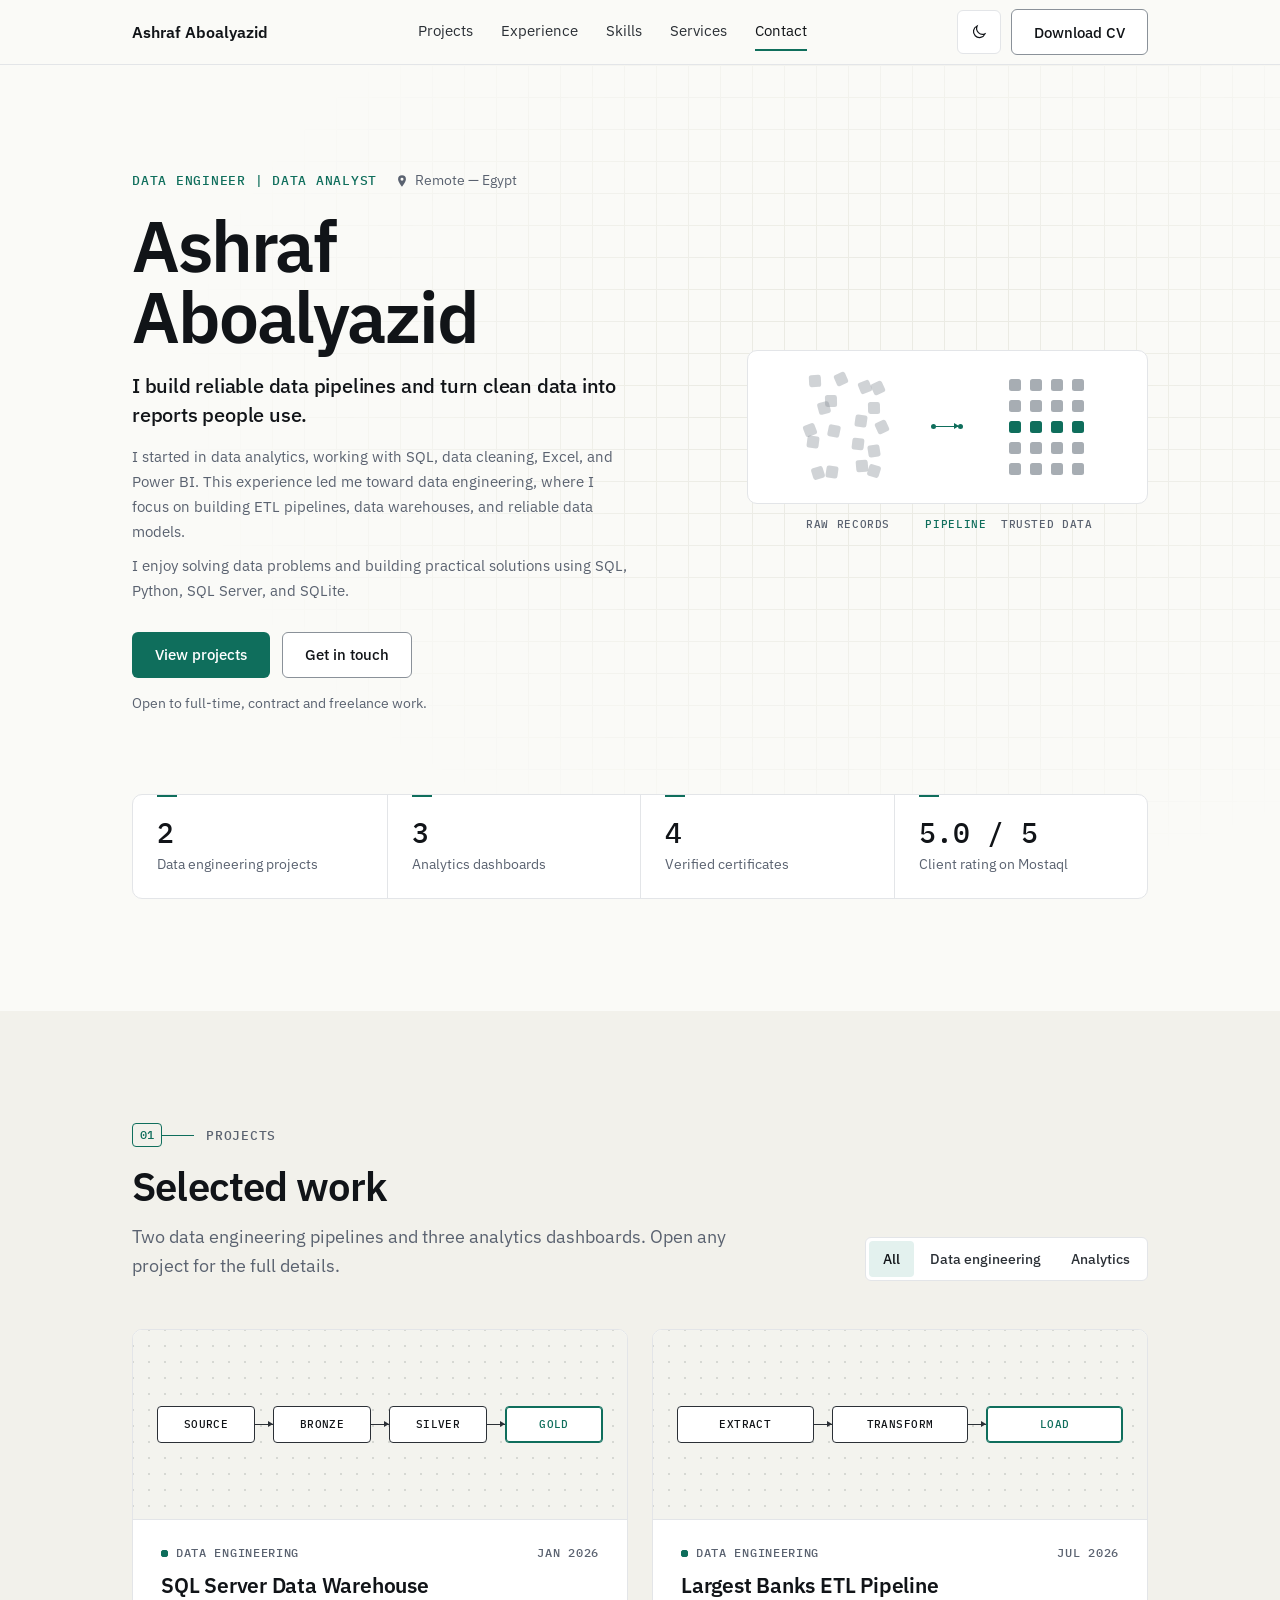
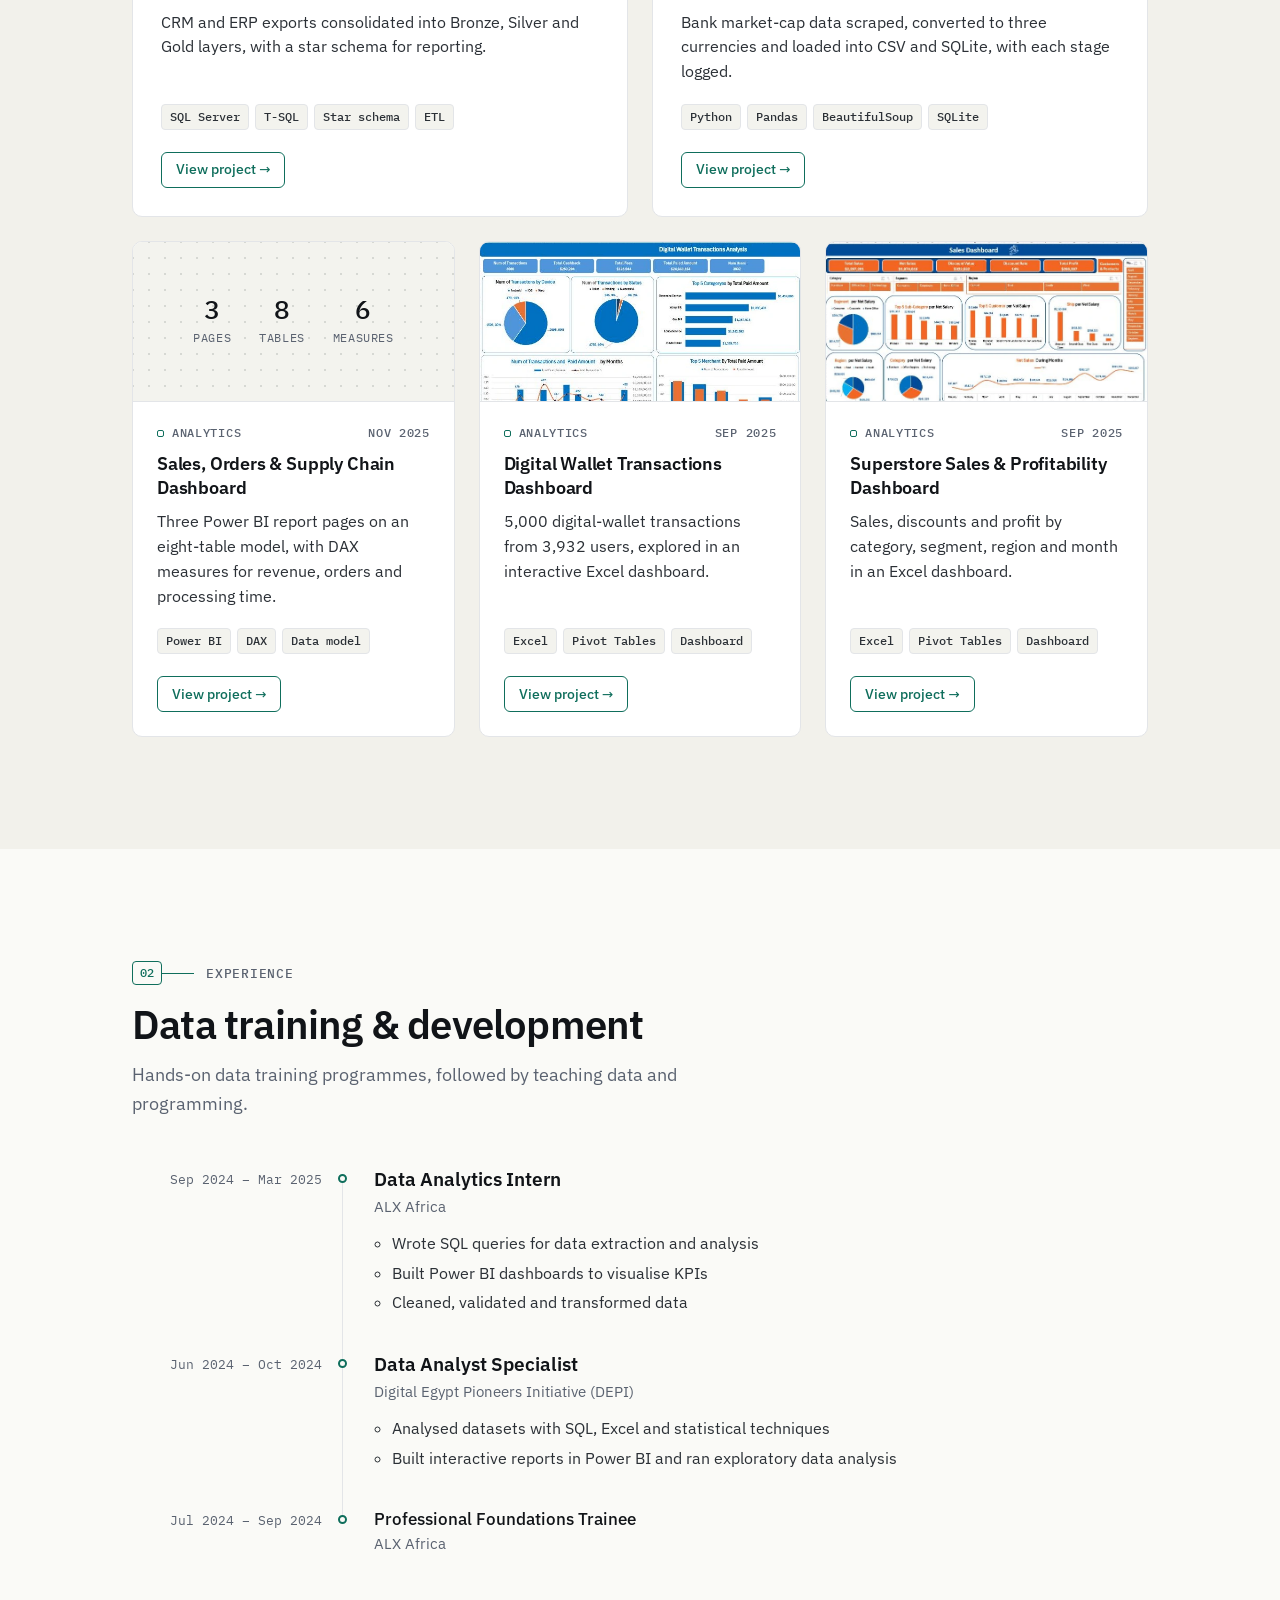
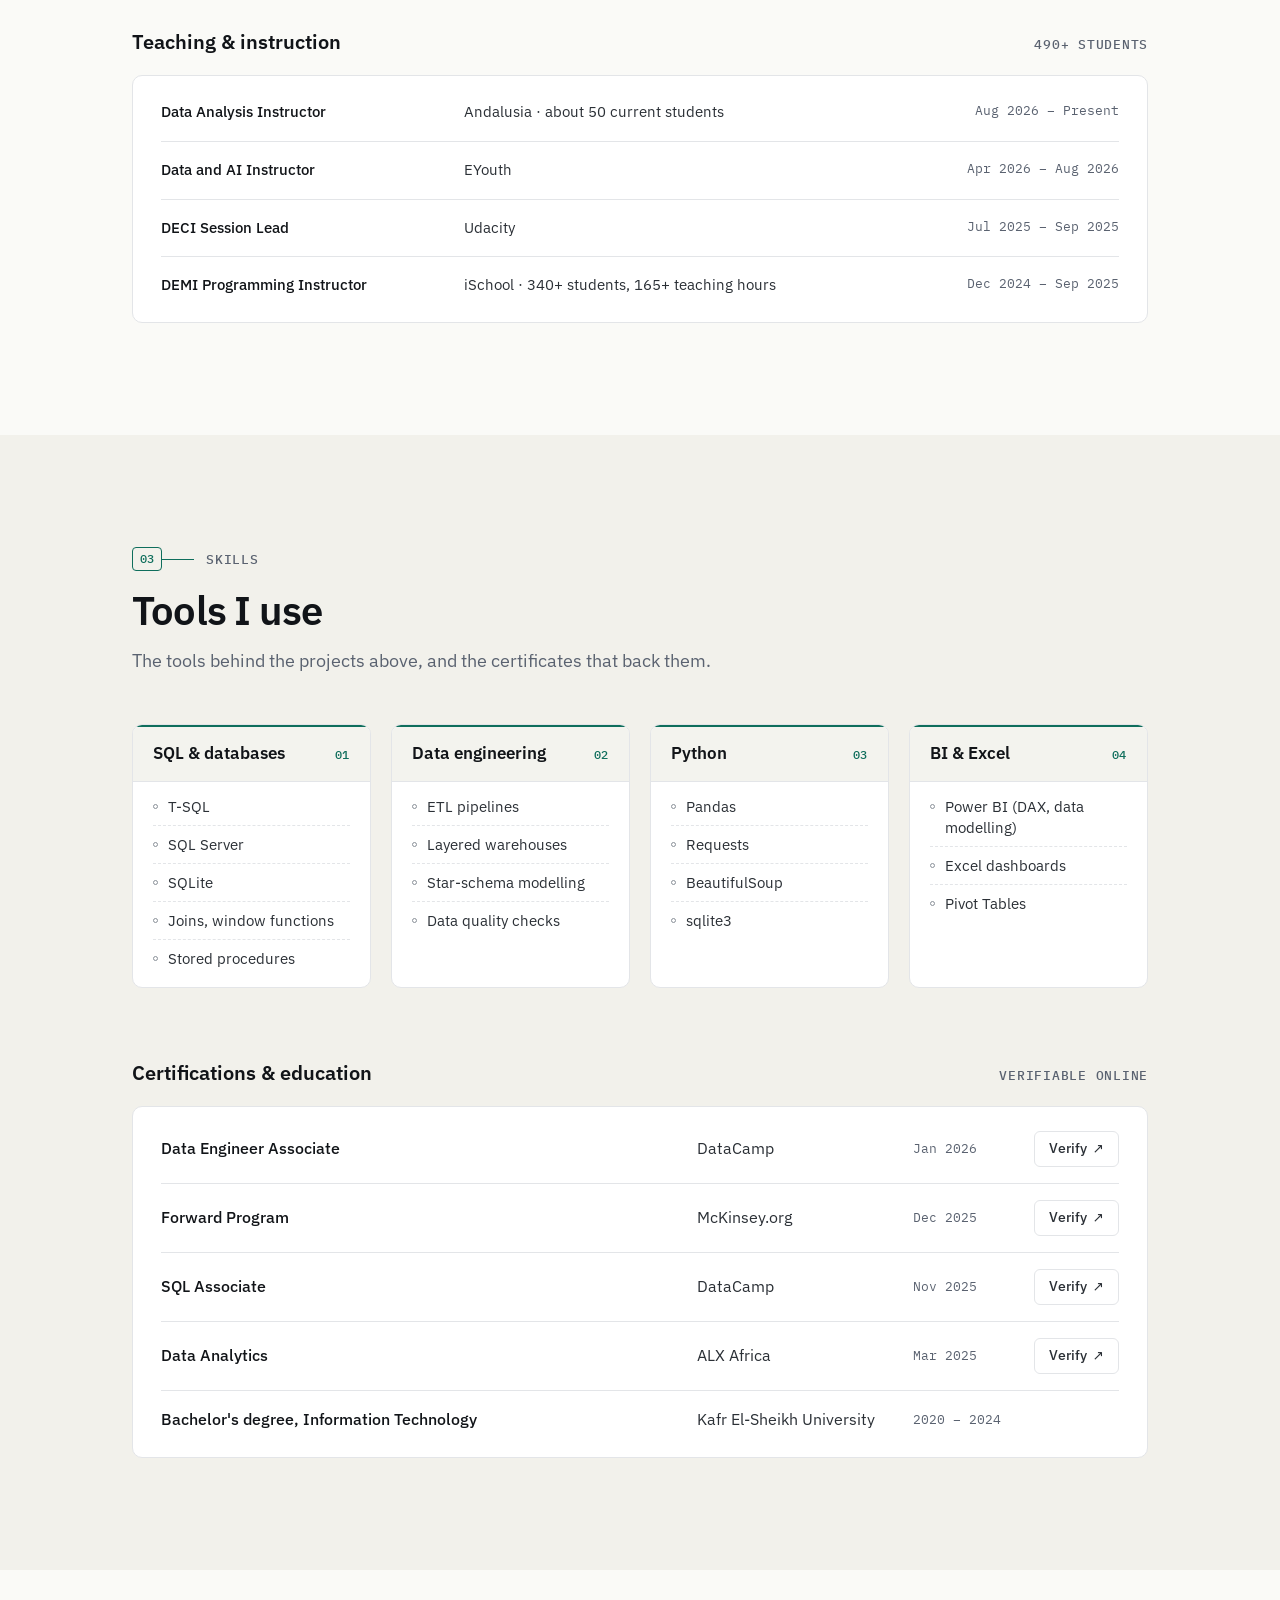
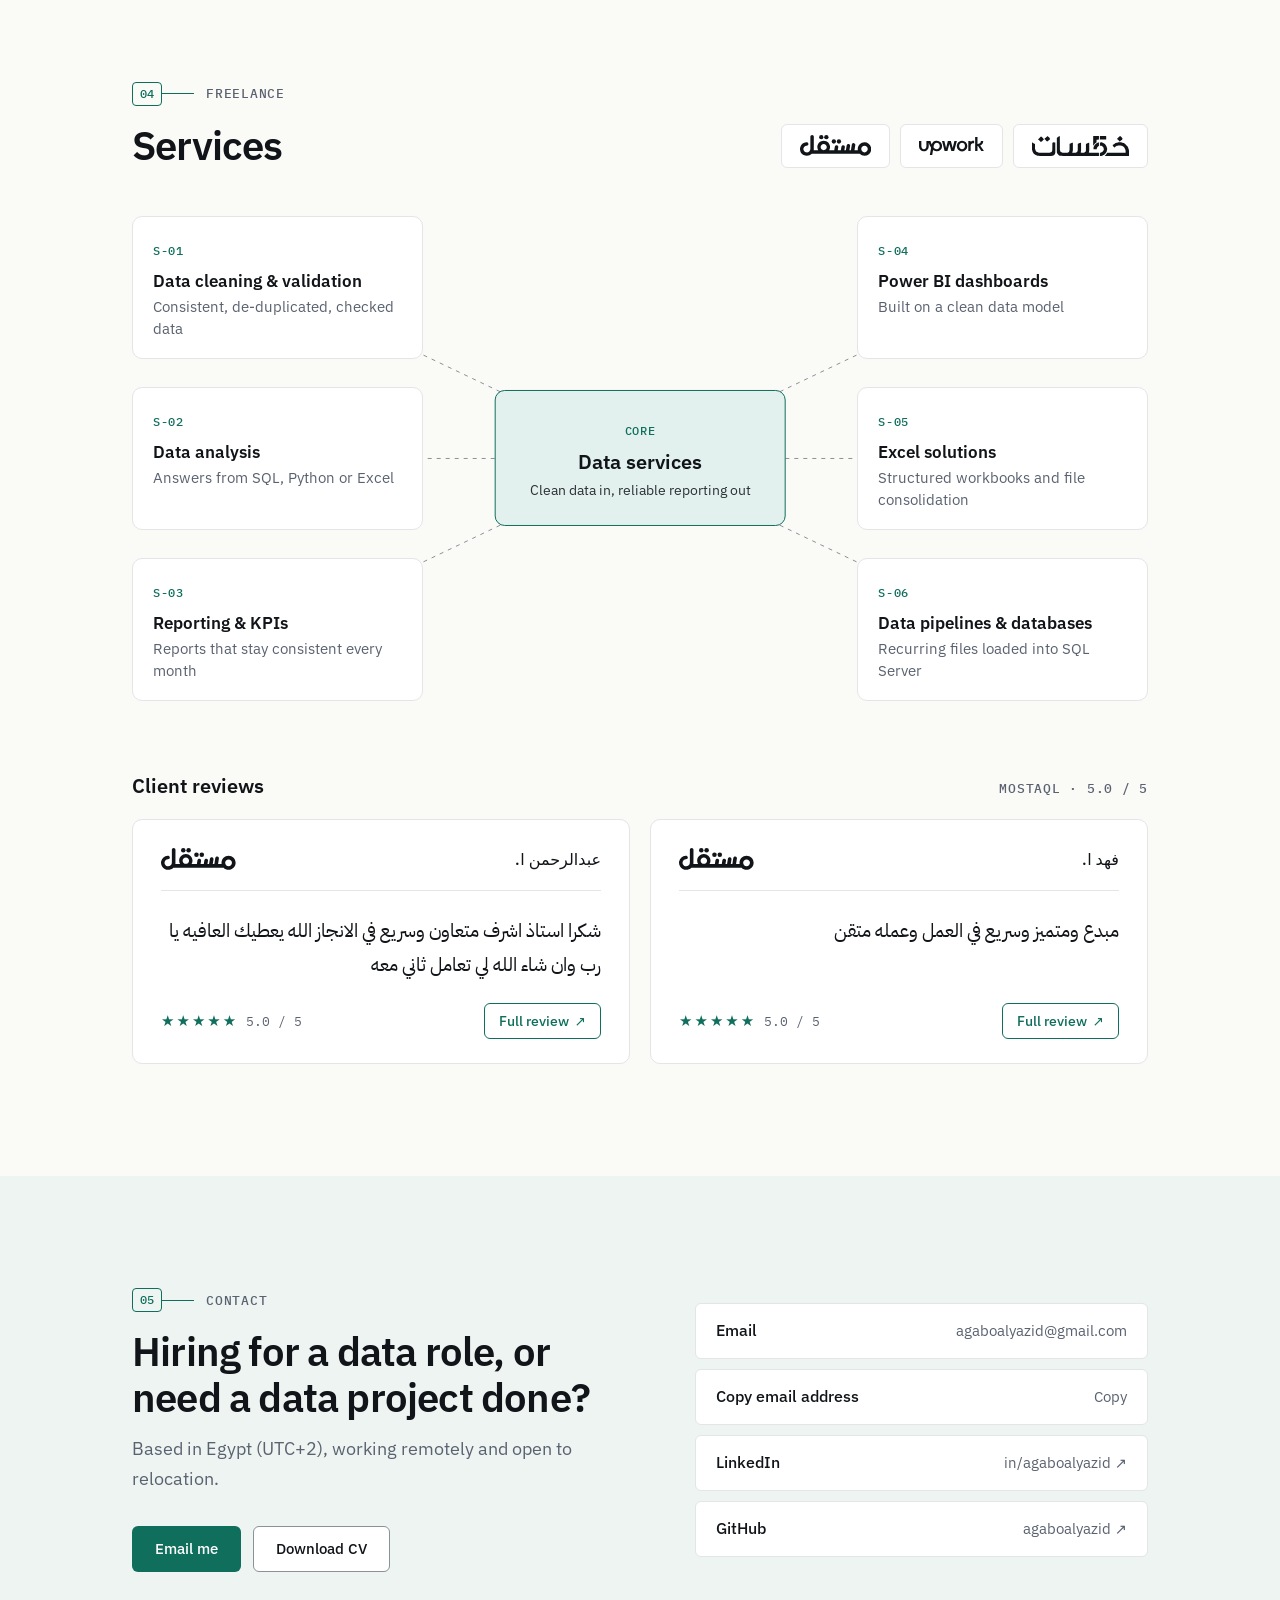
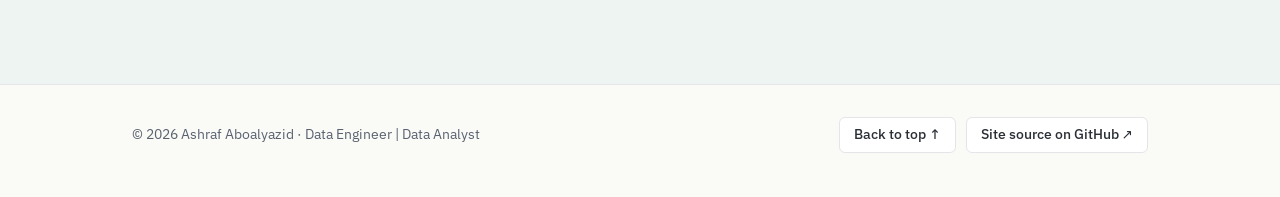
==== commit 0ad945f3: "Restore centred Services composition; add improvement report Services returns to the layout from 2f4" ====
--- a/index.html
+++ b/index.html
@@ -224,14 +224,11 @@
           <li><a class="plat plat-khamsat" href="https://khamsat.com/user/agaboalyazid"><svg class="plat-logo logo-khamsat" viewBox="0 0 321 66" xmlns="http://www.w3.org/2000/svg" aria-hidden="true" focusable="false"><path fill="currentColor" fill-rule="evenodd" d="M21.93 65.5C21.81 65.05 21.59 65 19.53 65C17.52 65 17.24 64.94 17 64.5C16.79 64.1 16.48 64 15.5 64C14.52 64 14.21 63.9 14 63.5C13.83 63.17 13.48 63 13 63C12.52 63 12.17 62.83 12 62.5C11.83 62.19 11.47 62 11.05 62C10.58 62 10.11 61.7 9.5 61C8.96 60.39 8.41 60 8.05 60C7.28 60 5 57.72 5 56.95C5 56.59 4.61 56.04 4 55.5C3.3 54.89 3 54.42 3 53.95C3 53.53 2.81 53.17 2.5 53C2.1 52.79 2 52.48 2 51.5C2 50.52 1.9 50.21 1.5 50C1.07 49.77 1 49.48 1 47.97C1 46.41 0.94 46.19 0.5 46.07C0.01 45.94 -0 45.73 -0 33.47C-0 22.69 0.05 21 0.37 21C0.57 21 0.85 21.22 1 21.5C1.17 21.81 1.53 22 1.95 22C2.42 22 2.89 22.3 3.5 23C4.11 23.7 4.58 24 5.05 24C5.47 24 5.83 24.19 6 24.5C6.17 24.83 6.52 25 7 25C7.47 25 7.83 25.17 7.99 25.48C8.15 25.78 8.57 26 9.06 26.05L9.88 26.12L9.94 34.43C10 42.43 10.03 42.75 10.5 43C10.93 43.23 11 43.53 11 45C11 46.48 11.07 46.77 11.5 47C11.83 47.17 12 47.52 12 48C12 48.48 12.17 48.83 12.5 49C12.8 49.16 13 49.52 13 49.9C13 50.73 14.27 52 15.1 52C15.48 52 15.84 52.2 16 52.5C16.17 52.83 16.52 53 17 53C17.48 53 17.83 53.17 18 53.5C18.17 53.83 18.52 54 19 54C19.48 54 19.83 54.17 20 54.5C20.26 54.99 20.52 55 40.5 55C60.48 55 60.74 54.99 61 54.5C61.17 54.17 61.52 54 62 54C62.47 54 62.83 53.83 62.99 53.52C63.15 53.22 63.57 53 64.06 52.95C64.78 52.88 64.88 52.78 64.95 52.06C65 51.57 65.22 51.15 65.52 50.99C65.83 50.83 66 50.47 66 50C66 49.52 66.17 49.17 66.5 49C66.98 48.74 67 48.43 67.06 35.43L67.12 22.12L68.44 22.05C69.44 21.99 69.81 21.86 70.01 21.48C70.26 21.02 70.51 20.99 73.58 21.06L76.88 21.12L76.94 38.93C77 56.53 77 56.73 76.5 57C76.17 57.17 76 57.52 76 58C76 58.48 75.83 58.83 75.5 59C75.2 59.16 75 59.52 75 59.89C75 60.77 71.77 64 70.89 64C70.52 64 70.16 64.2 70 64.5C69.79 64.9 69.48 65 68.47 65C67.41 65 67.18 65.08 67.07 65.5C66.94 66 66.73 66 44.5 66C22.27 66 22.06 66 21.93 65.5ZM92.93 65.5C92.82 65.08 92.59 65 91.53 65C90.52 65 90.21 64.9 90 64.5C89.84 64.21 89.48 64 89.11 64C88.23 64 84 59.77 84 58.89C84 58.52 83.79 58.16 83.5 58C83.1 57.79 83 57.48 83 56.5C83 55.52 82.9 55.21 82.5 55C82.01 54.74 82 54.48 82 30.6L82 6.48L83.24 5.24C84 4.48 84.7 4 85.05 4C85.41 4 85.96 3.61 86.5 3C87.11 2.3 87.58 2 88.05 2C88.47 2 88.83 1.81 89 1.5C89.18 1.17 89.52 1 90.03 1C90.59 1 90.83 0.86 90.93 0.5C91 0.22 91.27 0 91.53 0C91.99 0 92 0.65 92 23.37C92 46.48 92.01 46.74 92.5 47C92.92 47.23 93 47.52 93 48.89L93 50.52L94.74 52.26C96.38 53.9 96.55 54 97.61 54C98.48 54 98.79 54.11 99 54.5C99.26 54.99 99.52 55 109 55C118.48 55 118.74 54.99 119 54.5C119.16 54.2 119.52 54 119.9 54C120.73 54 122 52.73 122 51.9C122 51.52 122.2 51.16 122.5 51C122.9 50.79 123 50.48 123 49.5C123 48.52 123.1 48.21 123.5 48C123.99 47.74 124 47.48 124 37.1L124 26.46L124.73 25.73C125.32 25.14 125.68 25 126.6 25C127.48 25 127.79 24.89 128 24.5C128.17 24.17 128.52 24 129 24C129.48 24 129.83 23.83 130 23.5C130.17 23.17 130.52 23 131 23C131.48 23 131.83 22.83 132.01 22.49C132.24 22.05 132.48 21.99 133.58 22.05L134.88 22.12L134.94 35.43C135 48.53 135 48.73 134.5 49C134.07 49.23 134 49.52 134 51C134 52.49 133.93 52.77 133.49 53.01C133.1 53.21 132.99 53.48 133.05 54.08L133.12 54.88L139.43 54.94C145.52 55.01 145.74 54.99 146 54.5C146.16 54.2 146.52 54 146.9 54C147.32 54 147.93 53.59 148.76 52.76C149.88 51.64 150 51.41 150 50.4C150 49.52 150.11 49.21 150.5 49C150.99 48.74 151 48.48 151 37.6L151 26.46L151.73 25.73C152.32 25.14 152.68 25 153.6 25C154.48 25 154.79 24.89 155 24.5C155.17 24.17 155.52 24 156 24C156.48 24 156.83 23.83 157 23.5C157.21 23.1 157.52 23 158.5 23C159.49 23 159.79 22.9 160.01 22.49C160.21 22.1 160.48 21.99 161.08 22.05L161.88 22.12L161.94 36.43C162 50.53 162 50.73 161.5 51C161.11 51.21 161 51.52 161 52.48C161 53.44 160.89 53.76 160.46 54.05C159.23 54.87 160.09 55 166.51 55C172.48 55 172.74 54.98 173 54.5C173.16 54.2 173.52 54 173.9 54C174.76 54 177 51.76 177 50.9C177 50.52 177.2 50.16 177.5 50C177.99 49.74 178 49.48 178 38.6L178 27.48L179.24 26.24C180.07 25.41 180.68 25 181.1 25C181.48 25 181.84 24.8 182 24.5C182.21 24.1 182.52 24 183.5 24C184.48 24 184.79 23.9 185 23.5C185.17 23.17 185.52 23 186 23C186.48 23 186.83 22.83 187.01 22.49C187.21 22.1 187.48 21.99 188.08 22.05L188.88 22.12L188.94 35.93C189 49.53 189 49.73 188.5 50C188.07 50.23 188 50.52 188 52C188 53.49 187.93 53.77 187.48 54.01C185.98 54.81 186.98 54.87 204.02 55L220.88 55.12L220.94 60.56L221.01 66L157.03 66C93.27 66 93.06 66 92.93 65.5ZM224.06 60.56L224.12 55.12L225.93 55.05C227.43 54.99 227.79 54.89 228.01 54.49C228.21 54.12 228.53 54 229.39 54C230.48 54 230.58 53.93 233.26 51.26C235.93 48.58 236 48.48 236 47.39C236 46.52 236.11 46.21 236.5 46C236.94 45.76 237 45.48 237 43.5C237 41.52 236.94 41.24 236.5 41C236.11 40.79 236 40.48 236 39.58C236 38.56 235.89 38.32 235.02 37.52C234.4 36.94 234.01 36.35 233.96 35.87C233.89 35.25 233.75 35.11 233.13 35.04C232.65 34.99 232.06 34.6 231.48 33.98C230.87 33.32 230.36 33 229.92 33C229.53 33 229.16 32.81 229 32.51C228.78 32.09 228.43 32.01 226.43 31.95L224.12 31.88L224.12 26.5L224.12 21.12L227.42 21.06C230.52 20.99 230.74 21.02 231 21.49C231.21 21.9 231.52 22 232.5 22C233.48 22 233.79 22.1 234 22.5C234.17 22.81 234.53 23 234.95 23C235.42 23 235.89 23.3 236.5 24C237.03 24.61 237.6 25 237.94 25C238.78 25 244 30.27 244 31.11C244 31.48 244.21 31.84 244.5 32C244.83 32.17 245 32.52 245 33C245 33.48 245.17 33.83 245.5 34C245.83 34.17 246 34.52 246 35C246 35.48 246.17 35.83 246.5 36C246.93 36.23 247 36.52 247 38C247 39.48 247.07 39.77 247.5 40C247.95 40.24 248 40.52 248 43C248 45.48 247.95 45.76 247.5 46C247.06 46.24 247 46.52 247 48.5C247 50.48 246.94 50.76 246.5 51C246.17 51.17 246 51.52 246 52C246 52.48 245.83 52.83 245.5 53C245.19 53.17 245 53.53 245 53.95C245 54.42 244.7 54.89 244 55.5C243.39 56.04 243 56.6 243 56.94C243 57.78 238.73 62 237.89 62C237.52 62 237.16 62.21 237 62.5C236.83 62.83 236.48 63 236 63C235.52 63 235.17 63.17 235 63.5C234.83 63.83 234.48 64 234 64C233.52 64 233.17 64.17 233 64.5C232.79 64.9 232.48 65 231.47 65C230.41 65 230.18 65.08 230.07 65.5C229.95 65.96 229.73 66 226.97 66L223.99 66L224.06 60.56ZM240 65.74C240 65.59 241.35 64.13 243 62.5C245.26 60.27 246 59.37 246 58.9C246 58.52 246.2 58.16 246.5 58C246.8 57.84 247 57.48 247 57.1C247 56.73 247.31 56.16 247.73 55.73L248.46 55L278.67 54.94L308.88 54.88L308.94 51.07C309.01 47.48 308.99 47.26 308.51 47C308.1 46.79 308 46.48 308 45.5C308 44.52 307.9 44.21 307.5 44C307.17 43.83 307 43.48 307 43C307 42.52 306.83 42.17 306.5 42C306.17 41.83 306 41.48 306 41C306 40.52 305.83 40.17 305.5 40C305.2 39.84 305 39.48 305 39.11C305 38.28 301.77 35 300.95 35C300.6 35 300.04 34.61 299.5 34C298.89 33.3 298.42 33 297.95 33C297.53 33 297.17 32.81 297 32.5C296.77 32.07 296.48 32 295 32C293.52 32 293.23 31.93 293 31.5C292.75 31.03 292.48 31 288.5 31C284.52 31 284.25 31.03 284 31.5C283.77 31.93 283.48 32 282 32C280.52 32 280.23 32.07 280 32.5C279.83 32.83 279.48 33 279 33C278.52 33 278.17 33.17 278 33.5C277.84 33.8 277.48 34 277.09 34C276.63 34 275.93 34.53 274.5 36C273.26 37.26 272.35 38 272.01 38C271.28 38 269 35.69 269 34.95C269 34.59 268.61 34.04 268 33.5C267.28 32.87 267 32.43 267 31.91C267 31.41 266.85 31.16 266.5 31.07C266.23 31 266 30.82 266 30.68C266 30.18 268.48 28 269.06 28C269.4 28 269.96 27.61 270.5 27C271.08 26.34 271.59 26 272 26C272.41 26 272.92 25.66 273.5 25C274.11 24.3 274.58 24 275.05 24C275.47 24 275.83 23.81 276 23.5C276.21 23.1 276.52 23 277.5 23C278.48 23 278.79 22.9 279 22.5C279.23 22.07 279.52 22 281 22C282.48 22 282.77 21.93 283 21.5C283.26 21.02 283.52 21 289.5 21C295.48 21 295.74 21.02 296 21.5C296.23 21.93 296.52 22 298 22C299.48 22 299.77 22.07 300 22.5C300.21 22.9 300.52 23 301.5 23C302.48 23 302.79 23.1 303 23.5C303.17 23.81 303.53 24 303.95 24C304.42 24 304.89 24.3 305.5 25C306.03 25.61 306.6 26 306.94 26C307.78 26 315 33.27 315 34.11C315 34.48 315.21 34.84 315.5 35C315.83 35.17 316 35.52 316 36C316 36.48 316.17 36.83 316.5 37C316.83 37.17 317 37.52 317 38C317 38.48 317.17 38.83 317.5 39C317.9 39.21 318 39.52 318 40.5C318 41.48 318.1 41.79 318.5 42C318.9 42.21 319 42.52 319 43.5C319 44.48 319.1 44.79 319.5 45C319.95 45.24 320 45.52 320 48.03C320 50.59 320.04 50.81 320.5 50.93C320.99 51.05 321 51.27 321 58.53L321 66L280.5 66C252.17 66 240 65.92 240 65.74ZM203.17 43.84C203.08 43.74 203 42.23 203 40.47C203 37.52 203.04 37.25 203.5 37C203.9 36.79 204 36.48 204 35.5C204 34.52 204.1 34.21 204.5 34C204.81 33.83 205 33.47 205 33.05C205 32.58 205.3 32.11 206 31.5C206.61 30.96 207 30.4 207 30.06C207 29.27 211.27 25 212.06 25C212.4 25 212.96 24.61 213.5 24C214.11 23.3 214.58 23 215.05 23C215.47 23 215.83 22.81 216 22.5C216.21 22.1 216.52 22 217.5 22C218.49 22 218.79 21.9 219.01 21.49C219.21 21.1 219.48 20.99 220.08 21.05L220.88 21.12L220.88 27L220.88 32.88L220.16 32.96C219.16 33.07 215 37.23 215 38.11C215 38.47 214.8 38.84 214.51 39C214.09 39.22 214.01 39.57 213.95 41.57L213.88 43.88L208.61 43.94C205.71 43.98 203.27 43.93 203.17 43.84ZM202.07 31.64C201.96 31.45 201.9 24.25 201.94 15.64L202.01 0L211.51 0L221.01 0L220.94 5.94L220.88 11.88L217 12L213.12 12.12L213.06 16.34L212.99 20.55L212.26 21.28C211.86 21.67 211.3 22 211.01 22C210.27 22 205 27.3 205 28.06C205 28.4 204.61 28.97 204 29.5C203.23 30.18 203 30.56 203 31.19C203 32.05 202.45 32.32 202.07 31.64ZM26 16.5C23.34 13.76 22.48 13.02 21.95 13.01C21.53 13.01 21.16 12.8 21 12.5C20.85 12.22 20.57 12 20.37 12C20.16 12 20 11.89 20 11.75C20 11.61 22.14 9.36 24.75 6.75C29.69 1.8 30.38 1.34 31 2.5C31.16 2.79 31.52 3 31.89 3C32.78 3 38 8.22 38 9.11C38 9.48 38.21 9.84 38.5 10C39.6 10.59 39.15 11.36 35.75 14.75C33.51 17 32.34 18 31.94 18C31.59 18 31.05 18.38 30.53 19C30.06 19.55 29.61 20 29.53 19.99C29.44 19.98 27.86 18.41 26 16.5ZM46.01 14.54C43.5 11.99 42.45 11.09 41.89 11C41.28 10.9 41.11 10.73 41.05 10.19C40.98 9.64 41.29 9.2 42.73 7.76C43.79 6.69 44.69 6 45.01 6C45.34 6 46.43 5.09 48 3.5C50.32 1.14 50.52 1 51.49 1C52.46 1 52.65 1.14 55.75 4.25L59 7.49L59 9.51L59 11.52L57.76 12.76C57.04 13.48 56.3 14 55.98 14C55.65 14 54.89 14.58 54 15.5C52.97 16.57 52.37 17 51.91 17C51.52 17 51.16 17.2 51 17.5C50.39 18.64 49.56 18.15 46.01 14.54ZM287.69 17.25C287.31 16.86 287 16.3 287 16.01C287 15.22 282.69 11 281.89 11C281.52 11 281.16 10.79 281 10.5C280.85 10.22 280.57 10 280.37 10C280.16 10 280 9.89 280 9.75C280 9.24 286.48 3 287.01 3C287.53 3 290 0.74 290 0.26C290 0.12 290.23 0 290.5 0C290.77 0 291 0.12 291 0.27C291 0.74 292.44 2 292.99 2C293.78 2 298 6.31 298 7.11C298 7.48 298.21 7.84 298.5 8C298.83 8.17 299 8.52 299 9C299 9.48 298.83 9.83 298.5 10C298.2 10.16 298 10.52 298 10.9C298 11.69 296.74 13 296 13C295.65 13 294.75 13.72 293.5 15C292.07 16.47 291.37 17 290.91 17C290.52 17 290.16 17.2 290 17.5C289.61 18.24 288.51 18.12 287.69 17.25ZM224.17 11.84C224.08 11.74 224 9.04 224 5.83L224 0L234 0C242.62 0 244 0.05 244 0.37C244 0.57 244.23 0.85 244.5 1C244.99 1.26 245.01 1.48 244.94 6.57L244.88 11.88L234.61 11.94C228.96 11.98 224.26 11.93 224.17 11.84Z"/></svg><span class="visually-hidden">Khamsat</span></a></li>
         </ul>
       </div>
-      <ul class="services">
-        <li><span class="label">S-01</span><h3>Data cleaning &amp; validation</h3><p>Consistent, de-duplicated, checked data</p></li>
-        <li><span class="label">S-02</span><h3>Data analysis</h3><p>Answers from SQL, Python or Excel</p></li>
-        <li><span class="label">S-03</span><h3>Reporting &amp; KPIs</h3><p>Reports that stay consistent every month</p></li>
-        <li><span class="label">S-04</span><h3>Power BI dashboards</h3><p>Built on a clean data model</p></li>
-        <li><span class="label">S-05</span><h3>Excel solutions</h3><p>Structured workbooks and file consolidation</p></li>
-        <li><span class="label">S-06</span><h3>Data pipelines &amp; databases</h3><p>Recurring files loaded into SQL Server</p></li>
-      </ul>
+      <div class="star">
+        <svg class="star-lines" viewBox="0 0 100 100" preserveAspectRatio="none" aria-hidden="true" focusable="false"><line class="ln ln-1" x1="16.7" y1="16.7" x2="50" y2="50"/><line class="ln ln-2" x1="16.7" y1="50" x2="50" y2="50"/><line class="ln ln-3" x1="16.7" y1="83.3" x2="50" y2="50"/><line class="ln ln-4" x1="83.3" y1="16.7" x2="50" y2="50"/><line class="ln ln-5" x1="83.3" y1="50" x2="50" y2="50"/><line class="ln ln-6" x1="83.3" y1="83.3" x2="50" y2="50"/></svg>
+        <div class="hub"><span class="label">Core</span><p class="hub-title">Data services</p><p class="hub-sub">Clean data in, reliable reporting out</p></div>
+        <ul class="services"><li class="svc svc-1"><span class="label">S-01</span><h3>Data cleaning &amp; validation</h3><p>Consistent, de-duplicated, checked data</p></li><li class="svc svc-2"><span class="label">S-02</span><h3>Data analysis</h3><p>Answers from SQL, Python or Excel</p></li><li class="svc svc-3"><span class="label">S-03</span><h3>Reporting &amp; KPIs</h3><p>Reports that stay consistent every month</p></li><li class="svc svc-4"><span class="label">S-04</span><h3>Power BI dashboards</h3><p>Built on a clean data model</p></li><li class="svc svc-5"><span class="label">S-05</span><h3>Excel solutions</h3><p>Structured workbooks and file consolidation</p></li><li class="svc svc-6"><span class="label">S-06</span><h3>Data pipelines &amp; databases</h3><p>Recurring files loaded into SQL Server</p></li></ul>
+      </div>
       <div class="block-title"><h3>Client reviews</h3><span class="label">Mostaql · 5.0 / 5</span></div>
       <div class="reviews">
         <article class="review">
--- a/assets/css/main.css
+++ b/assets/css/main.css
@@ -210,11 +210,22 @@
 .cert-list .verify{justify-self:end}
 
 /* ---------- Services & reviews ---------- */
-.services{display:grid;grid-template-columns:repeat(3,minmax(0,1fr));gap:36px 40px;list-style:none;padding:0}
-.services li{border-top:1px solid var(--border-strong);padding-top:20px}
-.services .label{color:var(--accent)}
-.services h3{font-size:17px;margin-top:10px}
-.services p{font-size:15px;color:var(--muted);margin-top:6px}
+.star{position:relative}
+.star-lines{position:absolute;inset:0;width:100%;height:100%;overflow:visible;pointer-events:none}
+.star-lines line{stroke:var(--border-strong);stroke-width:1;stroke-dasharray:4 5;vector-effect:non-scaling-stroke;transition:stroke .2s}
+.services{display:grid;grid-template-columns:repeat(3,minmax(0,1fr));grid-template-rows:repeat(3,1fr);gap:28px 72px;list-style:none;padding:0;position:relative}
+.svc-1{grid-column:1;grid-row:1}.svc-2{grid-column:1;grid-row:2}.svc-3{grid-column:1;grid-row:3}
+.svc-4{grid-column:3;grid-row:1}.svc-5{grid-column:3;grid-row:2}.svc-6{grid-column:3;grid-row:3}
+.svc{position:relative;z-index:1;background:var(--surface);border:1px solid var(--border);border-radius:var(--radius-lg);padding:18px 20px;transition:border-color .2s}
+.svc:hover{border-color:var(--accent)}
+.svc .label{color:var(--accent);font-size:11.5px}
+.svc h3{font-size:16.5px;line-height:1.3;margin-top:8px}
+.svc p{font-size:14.5px;line-height:1.5;color:var(--muted);margin-top:4px}
+.hub{position:absolute;left:50%;top:50%;transform:translate(-50%,-50%);width:calc((100% - 144px) / 3);z-index:1;text-align:center;background:var(--accent-tint);border:1px solid var(--accent);border-radius:var(--radius-lg);padding:24px 20px}
+.hub .label{color:var(--accent);font-size:11.5px}
+.hub-title{font-size:20px;line-height:1.25;font-weight:600;color:var(--ink);margin-top:6px}
+.hub-sub{font-size:14px;line-height:1.5;color:var(--ink-2);margin-top:6px}
+.star:has(.svc-1:hover) .ln-1,.star:has(.svc-2:hover) .ln-2,.star:has(.svc-3:hover) .ln-3,.star:has(.svc-4:hover) .ln-4,.star:has(.svc-5:hover) .ln-5,.star:has(.svc-6:hover) .ln-6{stroke:var(--accent);stroke-dasharray:none}
 
 /* Freelance platform buttons */
 .platforms{display:flex;flex-wrap:wrap;gap:10px;list-style:none;padding:0}
@@ -327,6 +338,8 @@
   .identity{justify-self:start;max-width:380px}
   .skills{grid-template-columns:repeat(2,minmax(0,1fr))}
   .project-grid > li[data-category="analytics"]{grid-column:span 3}
+  .services{column-gap:44px}
+  .hub{width:calc((100% - 88px) / 3)}
 
   .cert-list li{grid-template-columns:minmax(0,1fr) 180px 80px}
   .cert-list .when{display:none}
@@ -377,8 +390,21 @@
   .simple-table tr{display:grid;grid-template-columns:1fr;padding:14px 0;border-bottom:1px solid var(--border)}
   .simple-table tr:last-child{border-bottom:0}
   .simple-table th,.simple-table td,.simple-table td.when{padding:0;border:0;text-align:left;white-space:normal}
-  .skills,.services,.reviews,.contact{grid-template-columns:minmax(0,1fr)}
-  .services{gap:28px}
+  .skills,.reviews,.contact{grid-template-columns:minmax(0,1fr)}
+  .star-lines{display:none}
+  .hub{position:relative;left:auto;top:auto;transform:none;width:auto;text-align:left;padding:18px 20px;margin-bottom:12px}
+  .services{grid-template-columns:minmax(0,1fr);grid-template-rows:none;gap:10px;padding-left:24px}
+  .services::before{content:"";position:absolute;left:8px;top:-12px;bottom:32px;width:1px;background:var(--border-strong)}
+  .services > .svc{grid-column:auto;grid-row:auto}
+  .svc::before{content:"";position:absolute;left:-17px;top:50%;width:16px;height:1px;background:var(--border-strong)}
+  .svc{padding:14px 16px}
+  .review{padding:22px 20px 20px;gap:18px}
+  .mostaql-logo{height:19px}
+  .review blockquote{font-size:18px}
+  .contact{gap:40px}
+  .cert-list li{grid-template-columns:minmax(0,1fr) auto;gap:2px 12px}
+  .cert-list .issuer{grid-column:1;grid-row:2;font-size:14px;color:var(--muted)}
+  .cert-list .verify{grid-column:2;grid-row:1 / span 2}
   .identity{max-width:none}
   .id-board{padding:22px 16px}
   .project-hero{padding:28px 0 40px}
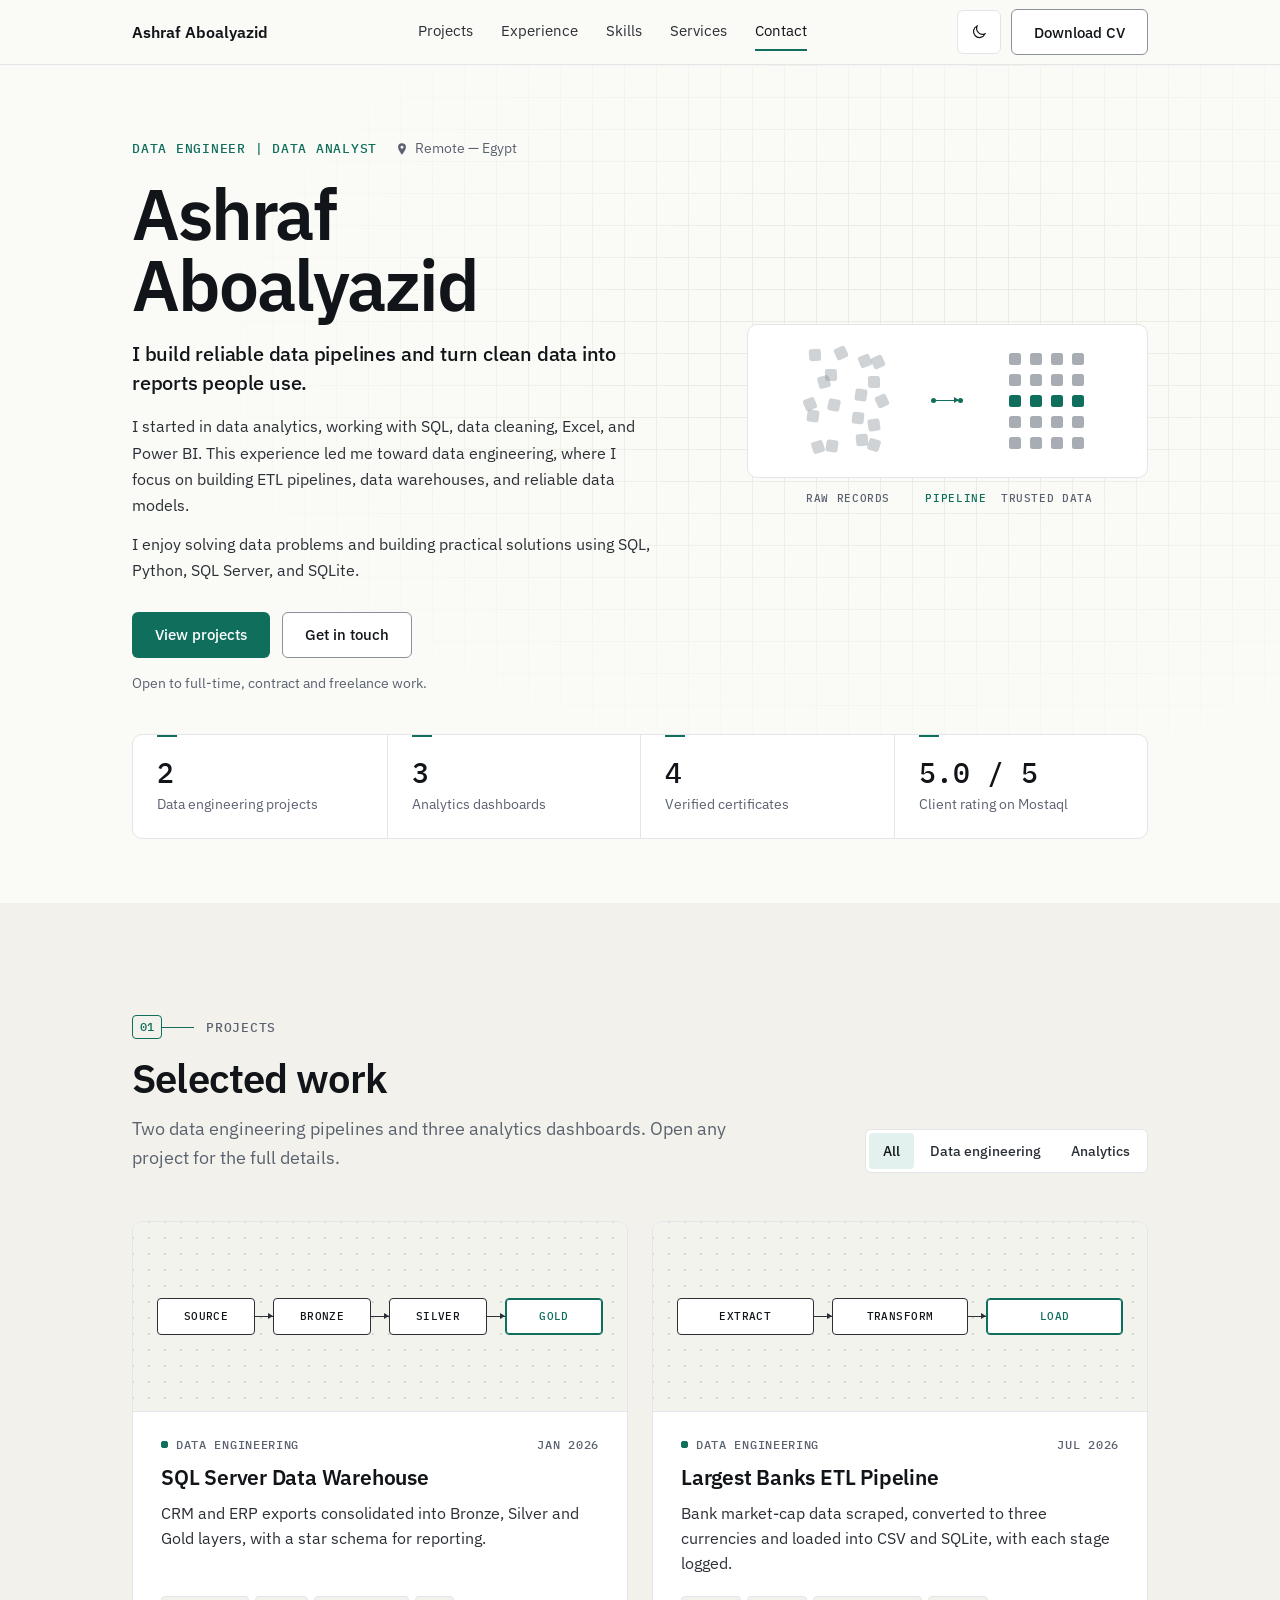
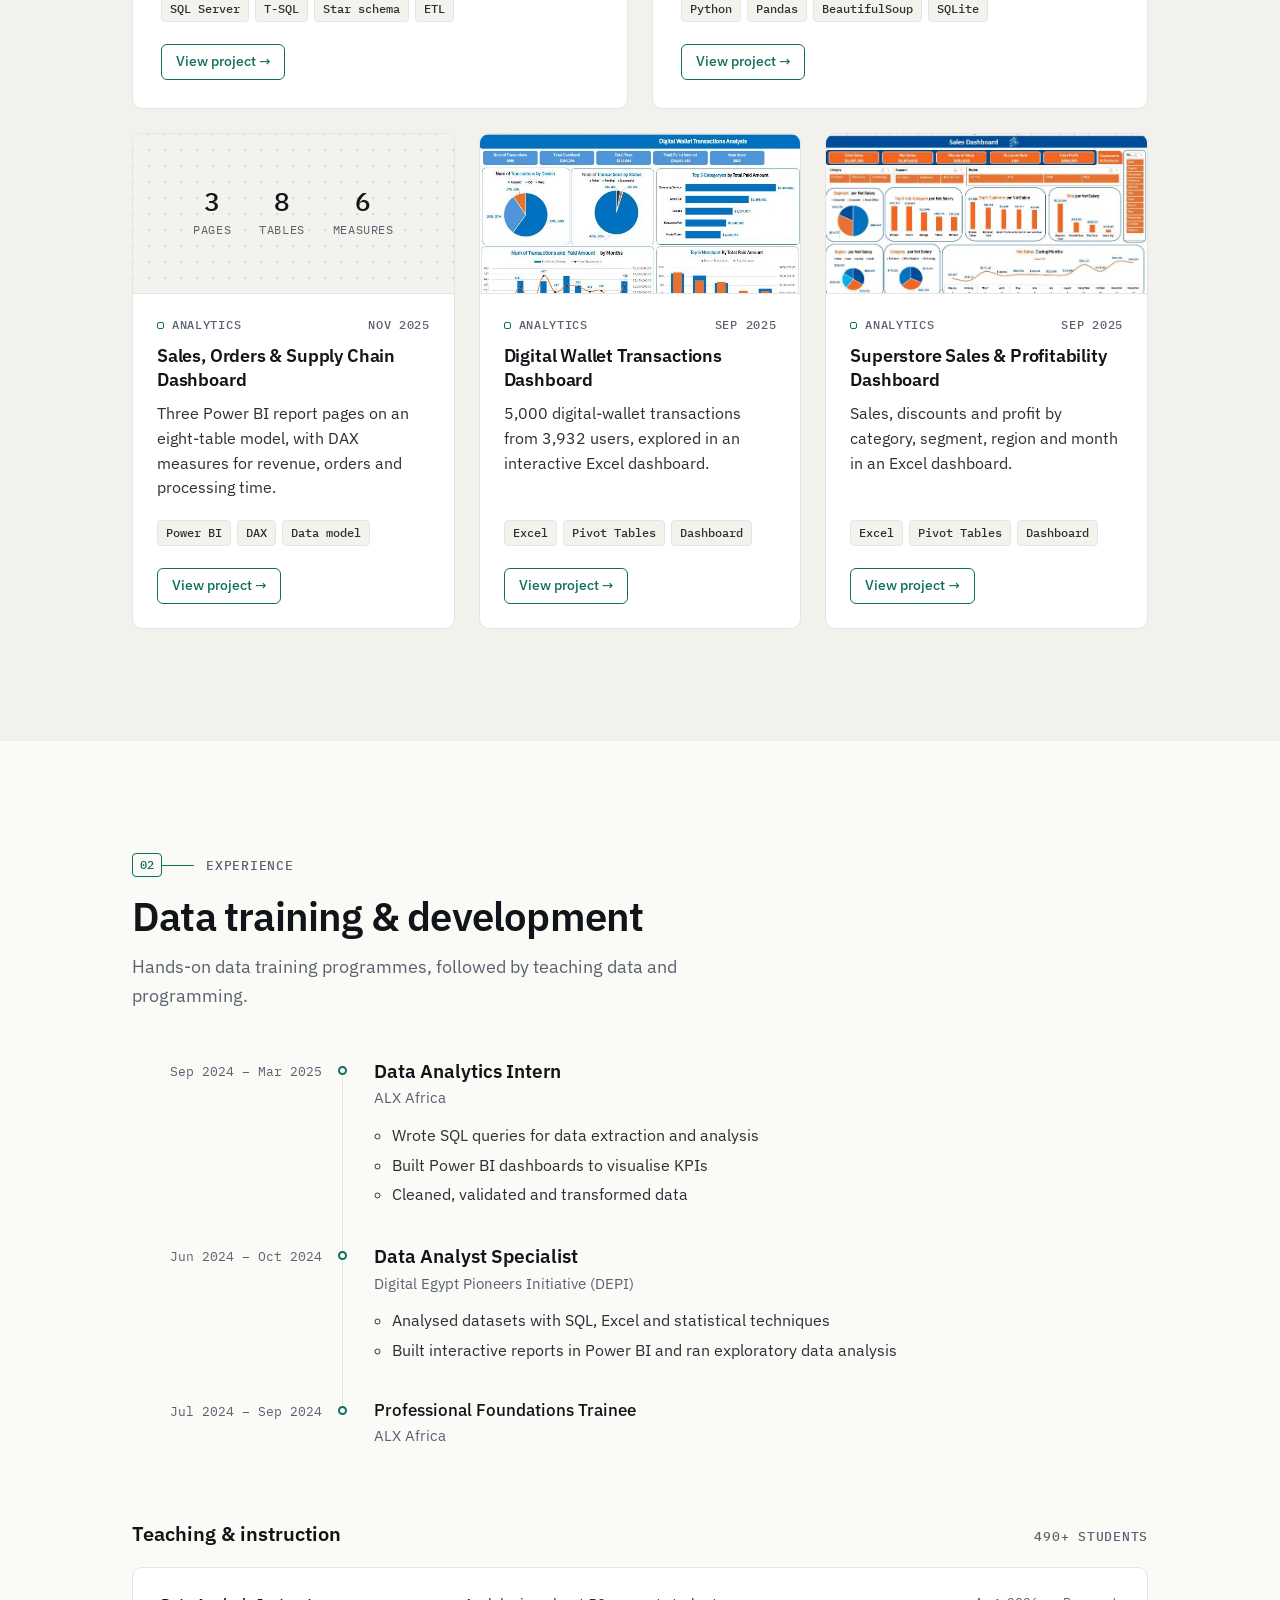
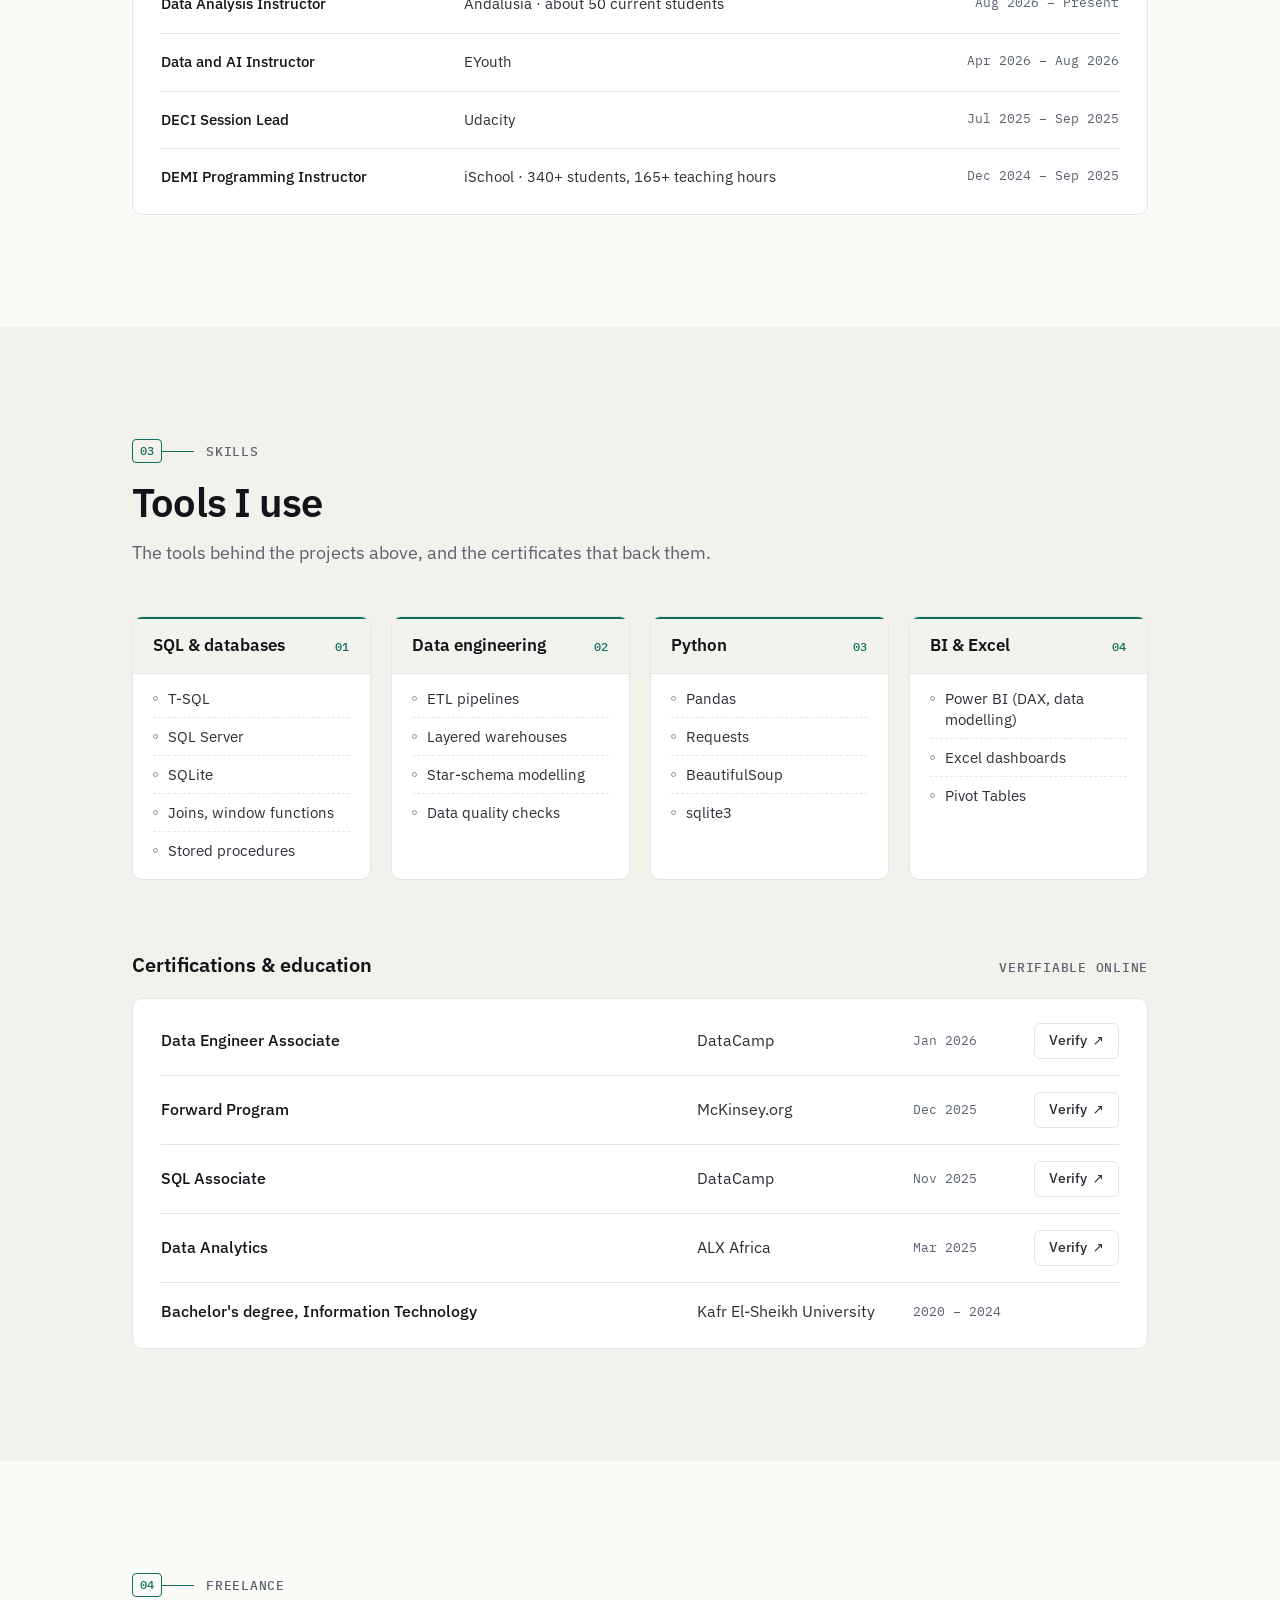
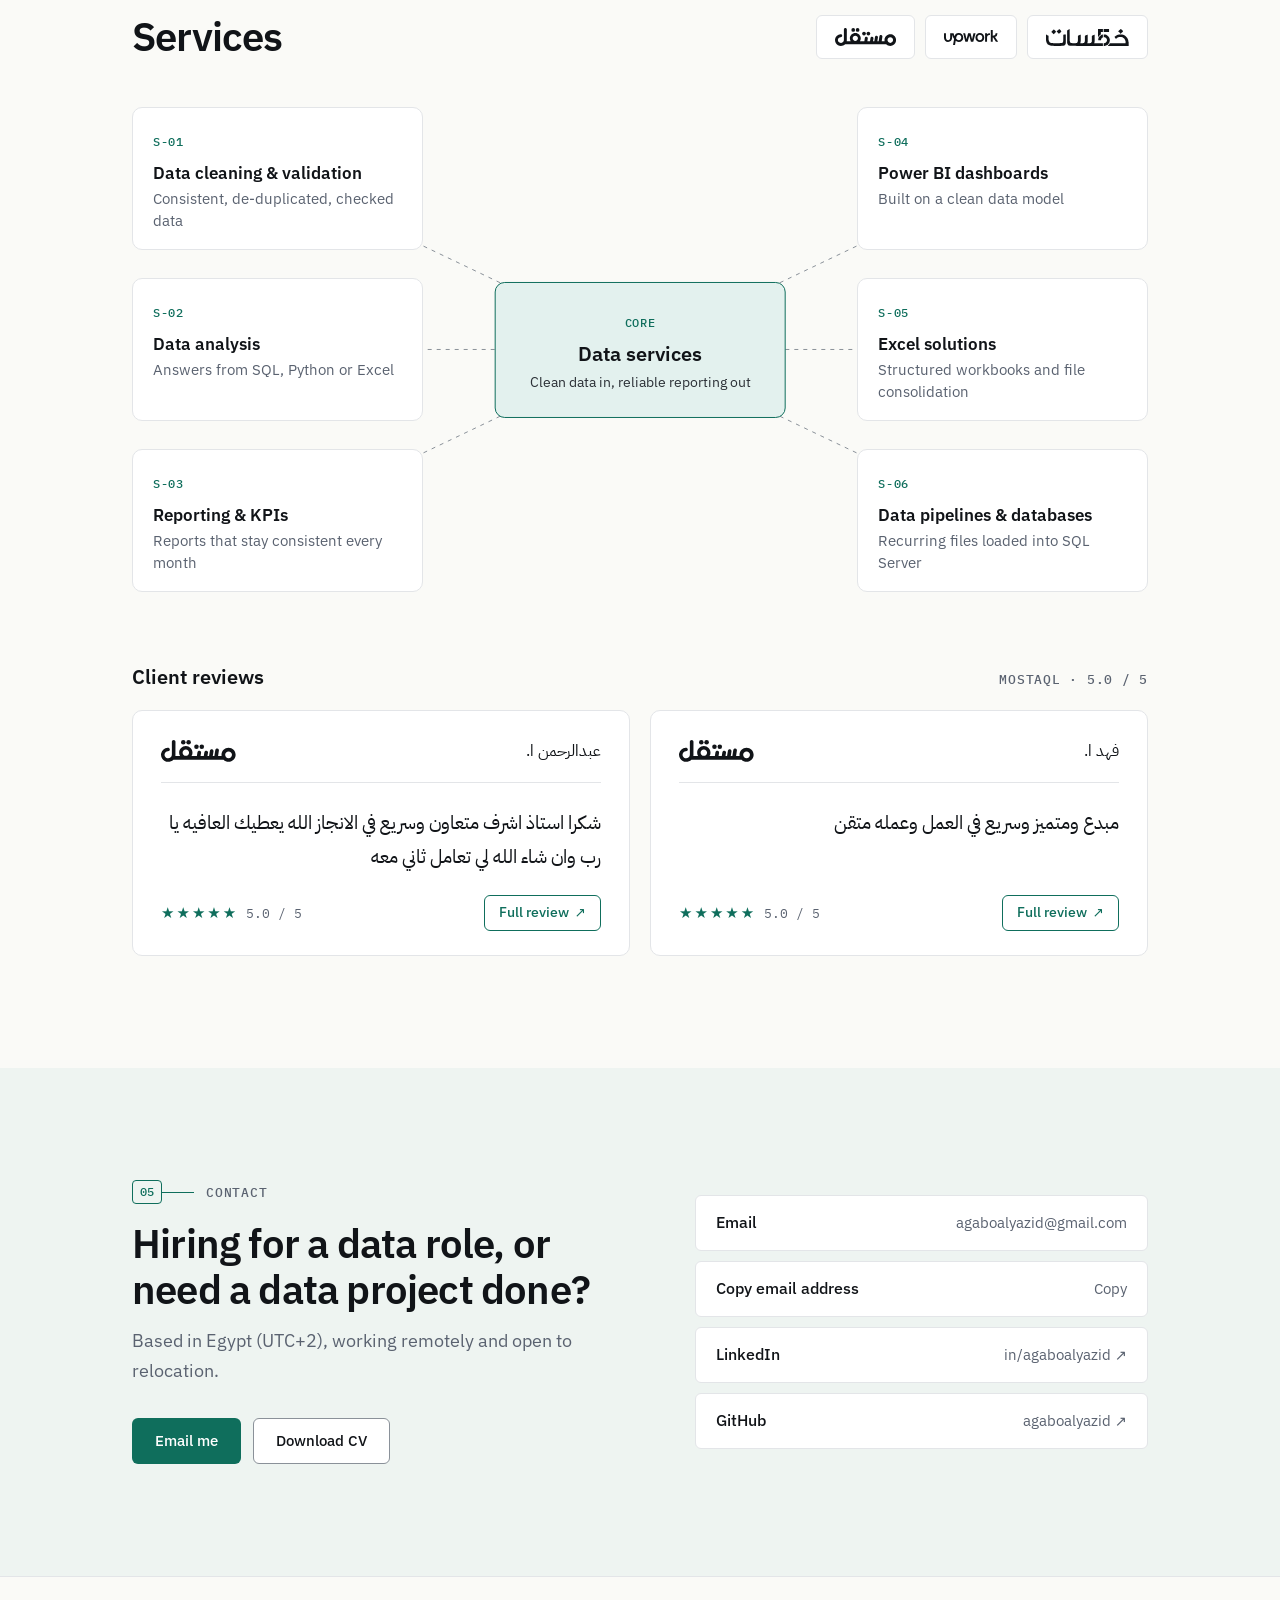
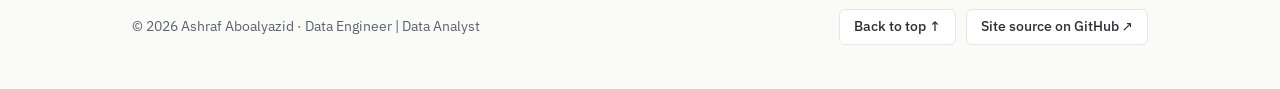
==== commit 878648a3: "Apply approved report items B1, B2, C1, D1, F1, G1, G2 B1 hero height: top padding 104->72, bottom 1" ====
--- a/index.html
+++ b/index.html
@@ -23,6 +23,7 @@
 <link rel="apple-touch-icon" href="apple-touch-icon.png">
 <script>(function(){try{var t=localStorage.getItem('theme');if(t==='light'||t==='dark')document.documentElement.setAttribute('data-theme',t);}catch(e){}})();</script>
 <link rel="preload" href="assets/fonts/ibm-plex-sans-latin-400-normal.woff2" as="font" type="font/woff2" crossorigin>
+<link rel="preload" href="assets/fonts/ibm-plex-sans-latin-600-normal.woff2" as="font" type="font/woff2" crossorigin>
 <link rel="stylesheet" href="assets/css/tokens.css">
 <link rel="stylesheet" href="assets/css/main.css">
 <script src="assets/js/main.js" defer></script>
@@ -128,7 +129,7 @@
         </li>
         <li data-category="analytics">
           <article class="card">
-            <div class="card-visual has-img"><img class="" src="assets/img/projects/digital-wallet-dashboard.webp" width="612" height="377" alt="" loading="lazy" decoding="async"></div>
+            <div class="card-visual has-img"><img class="" src="assets/img/projects/digital-wallet-dashboard.webp" width="612" height="377" alt="Excel dashboard for digital wallet transactions" loading="lazy" decoding="async"></div>
             <div class="card-body">
               <p class="label meta"><span class="kind kind-analytics">Analytics</span><span>Sep 2025</span></p>
               <h3><a href="projects/digital-wallet-transactions/index.html">Digital Wallet Transactions Dashboard</a></h3>
@@ -140,7 +141,7 @@
         </li>
         <li data-category="analytics">
           <article class="card">
-            <div class="card-visual has-img"><img class="" src="assets/img/projects/superstore-dashboard.webp" width="723" height="380" alt="" loading="lazy" decoding="async"></div>
+            <div class="card-visual has-img"><img class="" src="assets/img/projects/superstore-dashboard.webp" width="723" height="380" alt="Excel dashboard for Superstore sales analysis" loading="lazy" decoding="async"></div>
             <div class="card-body">
               <p class="label meta"><span class="kind kind-analytics">Analytics</span><span>Sep 2025</span></p>
               <h3><a href="projects/superstore-sales-profitability/index.html">Superstore Sales &amp; Profitability Dashboard</a></h3>
--- a/assets/css/tokens.css
+++ b/assets/css/tokens.css
@@ -7,7 +7,6 @@
 @font-face{font-family:"IBM Plex Mono";font-style:normal;font-weight:400;font-display:swap;src:url("../fonts/ibm-plex-mono-latin-400-normal.woff2") format("woff2")}
 @font-face{font-family:"IBM Plex Mono";font-style:normal;font-weight:500;font-display:swap;src:url("../fonts/ibm-plex-mono-latin-500-normal.woff2") format("woff2")}
 @font-face{font-family:"IBM Plex Sans Arabic";font-style:normal;font-weight:400;font-display:swap;src:url("../fonts/ibm-plex-sans-arabic-arabic-400-normal.woff2") format("woff2");unicode-range:U+0600-06FF,U+0750-077F,U+FB50-FDFF,U+FE70-FEFF}
-@font-face{font-family:"IBM Plex Sans Arabic";font-style:normal;font-weight:500;font-display:swap;src:url("../fonts/ibm-plex-sans-arabic-arabic-500-normal.woff2") format("woff2");unicode-range:U+0600-06FF,U+0750-077F,U+FB50-FDFF,U+FE70-FEFF}
 
 :root{
   --bg:#FAFAF7; --surface:#FFFFFF; --sunken:#F3F3EE;
--- a/assets/css/main.css
+++ b/assets/css/main.css
@@ -81,7 +81,7 @@
 .block-title .label{white-space:nowrap}
 
 /* ---------- Hero ---------- */
-.hero{padding:104px 0 112px;position:relative;isolation:isolate}
+.hero{padding:72px 0 64px;position:relative;isolation:isolate}
 .hero::before{content:"";position:absolute;inset:0;z-index:-1;pointer-events:none;background-image:linear-gradient(var(--grid-line) 1px,transparent 1px),linear-gradient(90deg,var(--grid-line) 1px,transparent 1px);background-size:32px 32px;background-position:center top;-webkit-mask-image:radial-gradient(ellipse 75% 70% at 70% 35%,#000 20%,transparent 75%);mask-image:radial-gradient(ellipse 75% 70% at 70% 35%,#000 20%,transparent 75%)}
 .hero-grid{display:grid;grid-template-columns:minmax(0,1.15fr) minmax(0,.85fr);gap:72px;align-items:center}
 .hero-meta{display:flex;flex-wrap:wrap;align-items:center;gap:8px 18px}
@@ -90,7 +90,7 @@
 .loc svg{width:14px;height:14px}
 .hero h1{font-size:clamp(42px,1.4rem + 3.8vw,72px);line-height:1;letter-spacing:-.03em;margin-top:18px}
 .tagline{font-size:clamp(17px,.95rem + .35vw,20px);line-height:1.45;color:var(--ink);font-weight:500;letter-spacing:-.01em;margin-top:20px;max-width:520px}
-.summary{display:flex;flex-direction:column;gap:10px;margin-top:16px;max-width:500px;font-size:15px;line-height:1.65;color:var(--muted)}
+.summary{display:flex;flex-direction:column;gap:12px;margin-top:16px;max-width:520px;font-size:16px;line-height:1.65;color:var(--ink-2)}
 .hero .actions{margin-top:28px}
 .availability{font-size:13.5px;color:var(--muted);margin-top:14px}
 
@@ -112,7 +112,7 @@
 .identity figcaption{display:grid;grid-template-columns:1fr 44px 1fr;padding:12px 24px 0;text-align:center}
 .identity figcaption .label{font-size:10.5px}
 .identity figcaption .mid{color:var(--accent)}
-.stats{display:grid;grid-template-columns:repeat(4,minmax(0,1fr));gap:0;margin-top:80px;border:1px solid var(--border);border-radius:var(--radius-lg);background:var(--surface)}
+.stats{display:grid;grid-template-columns:repeat(4,minmax(0,1fr));gap:0;margin-top:40px;border:1px solid var(--border);border-radius:var(--radius-lg);background:var(--surface)}
 .stats div{display:flex;flex-direction:column;padding:22px 24px;position:relative}
 .stats div::before{content:"";position:absolute;left:24px;top:0;width:20px;height:2px;background:var(--accent)}
 .stats div+div{border-left:1px solid var(--border)}
@@ -237,9 +237,9 @@
 .plat:active{transform:translateY(1px)}
 .plat:focus-visible{outline:2px solid var(--accent);outline-offset:3px}
 .plat{padding:0 18px}
-.plat-logo{display:block;width:auto;height:20px}
-.logo-upwork{height:18px}
-.logo-mostaql{height:21px}
+.plat-logo{display:block;width:auto;height:17px}
+.logo-upwork{height:15px}
+.logo-mostaql{height:18px}
 
 .reviews{display:grid;grid-template-columns:repeat(2,minmax(0,1fr));gap:20px}
 .review{border:1px solid var(--border);border-radius:var(--radius-lg);padding:26px 28px 24px;background:var(--surface);display:flex;flex-direction:column;gap:22px;transition:border-color .2s}
@@ -247,7 +247,7 @@
 .review-head{display:flex;justify-content:space-between;align-items:center;gap:16px;padding-bottom:18px;border-bottom:1px solid var(--border)}
 .platform{display:inline-flex;color:var(--ink)}
 .mostaql-logo{width:auto;height:22px}
-.client{font-family:var(--font-arabic);font-weight:500;font-size:16px;color:var(--ink)}
+.client{font-family:var(--font-arabic);font-weight:400;font-size:16px;color:var(--ink)}
 .review blockquote{font-family:var(--font-arabic);direction:rtl;text-align:right;font-size:19px;line-height:1.8;color:var(--ink);flex:1}
 .review-foot{display:flex;justify-content:space-between;align-items:center;gap:16px;flex-wrap:wrap}
 .review .stars{color:var(--accent);letter-spacing:2px;font-size:15px}
@@ -338,8 +338,9 @@
   .identity{justify-self:start;max-width:380px}
   .skills{grid-template-columns:repeat(2,minmax(0,1fr))}
   .project-grid > li[data-category="analytics"]{grid-column:span 3}
-  .services{column-gap:44px}
-  .hub{width:calc((100% - 88px) / 3)}
+  .services{column-gap:40px}
+  .hub{width:calc((100% - 80px) / 3);padding:20px 16px}
+  .hub-title{font-size:18px}
 
   .cert-list li{grid-template-columns:minmax(0,1fr) 180px 80px}
   .cert-list .when{display:none}
@@ -350,19 +351,26 @@
   .site-nav a{padding:12px 0;border-bottom:1px solid var(--border)}
   .site-nav a[aria-current="true"]{border-bottom-color:var(--border);color:var(--accent)}
   .menu-toggle{display:inline-grid}
+  .star-lines{display:none}
+  .hub{position:relative;left:auto;top:auto;transform:none;width:auto;text-align:left;padding:18px 20px;margin-bottom:12px}
+  .services{grid-template-columns:minmax(0,1fr);grid-template-rows:none;gap:10px;padding-left:24px}
+  .services::before{content:"";position:absolute;left:8px;top:-12px;bottom:32px;width:1px;background:var(--border-strong)}
+  .services > .svc{grid-column:auto;grid-row:auto}
+  .svc::before{content:"";position:absolute;left:-17px;top:50%;width:16px;height:1px;background:var(--border-strong)}
+  .svc{padding:14px 16px}
 }
 @media (max-width:760px){
-  :root{--space-section:72px;--space-head:32px}
+  :root{--space-section:56px;--space-head:28px}
   body{font-size:16px}
   .wrap{padding:0 20px}
   .site-nav{padding:8px 20px 16px}
   .header-cv{display:none}
-  .hero{padding:56px 0 64px}
-  .summary{font-size:14.5px}
+  .hero{padding:36px 0 40px}
+  .summary{font-size:15.5px}
   .hero .intro{font-size:17px}
   .hero .actions .btn{flex:1 1 100%}
   .hero::before{-webkit-mask-image:radial-gradient(ellipse 90% 60% at 50% 70%,#000 15%,transparent 70%);mask-image:radial-gradient(ellipse 90% 60% at 50% 70%,#000 15%,transparent 70%)}
-  .stats{grid-template-columns:repeat(2,minmax(0,1fr));margin-top:48px}
+  .stats{grid-template-columns:repeat(2,minmax(0,1fr));margin-top:32px}
   .stats div{padding:18px 18px}
   .stats div+div{border-left:0}
   .stats div:nth-child(even){border-left:1px solid var(--border)}
@@ -378,7 +386,7 @@
   .project-grid > li,.project-grid > li[data-category="analytics"]{grid-column:auto}
   .card-visual,.project-grid > li[data-category="analytics"] .card-visual{height:150px}
   .card-body,.project-grid > li[data-category="analytics"] .card-body{padding:20px 22px 22px}
-  .block-title{margin:56px 0 16px}
+  .block-title{margin:44px 0 16px}
   .timeline > li{grid-template-columns:minmax(0,1fr);gap:4px;padding:0 0 28px 28px}
   .timeline > li::before{left:0;margin-left:4px;top:9px}
   .timeline > li::after{left:0;margin-left:0}
@@ -391,13 +399,7 @@
   .simple-table tr:last-child{border-bottom:0}
   .simple-table th,.simple-table td,.simple-table td.when{padding:0;border:0;text-align:left;white-space:normal}
   .skills,.reviews,.contact{grid-template-columns:minmax(0,1fr)}
-  .star-lines{display:none}
-  .hub{position:relative;left:auto;top:auto;transform:none;width:auto;text-align:left;padding:18px 20px;margin-bottom:12px}
-  .services{grid-template-columns:minmax(0,1fr);grid-template-rows:none;gap:10px;padding-left:24px}
-  .services::before{content:"";position:absolute;left:8px;top:-12px;bottom:32px;width:1px;background:var(--border-strong)}
-  .services > .svc{grid-column:auto;grid-row:auto}
-  .svc::before{content:"";position:absolute;left:-17px;top:50%;width:16px;height:1px;background:var(--border-strong)}
-  .svc{padding:14px 16px}
+  .services{gap:8px}
   .review{padding:22px 20px 20px;gap:18px}
   .mostaql-logo{height:19px}
   .review blockquote{font-size:18px}
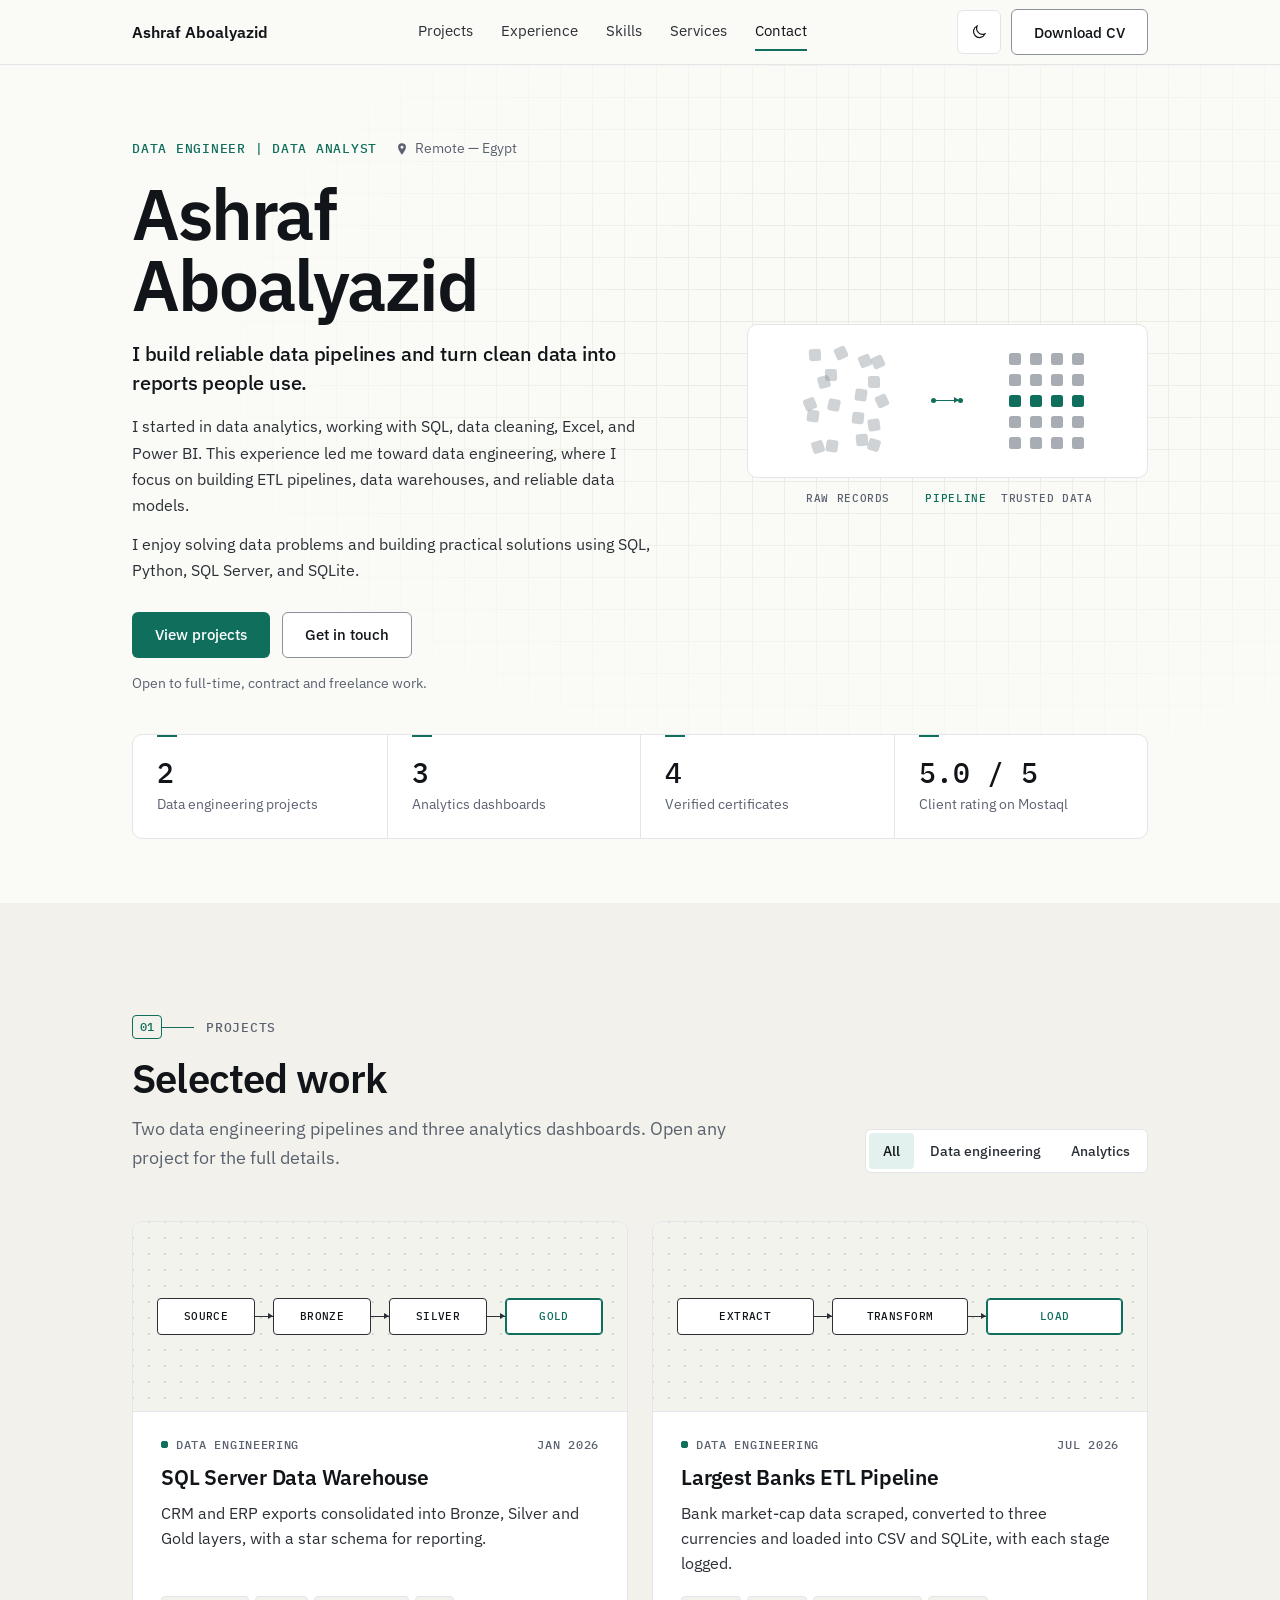
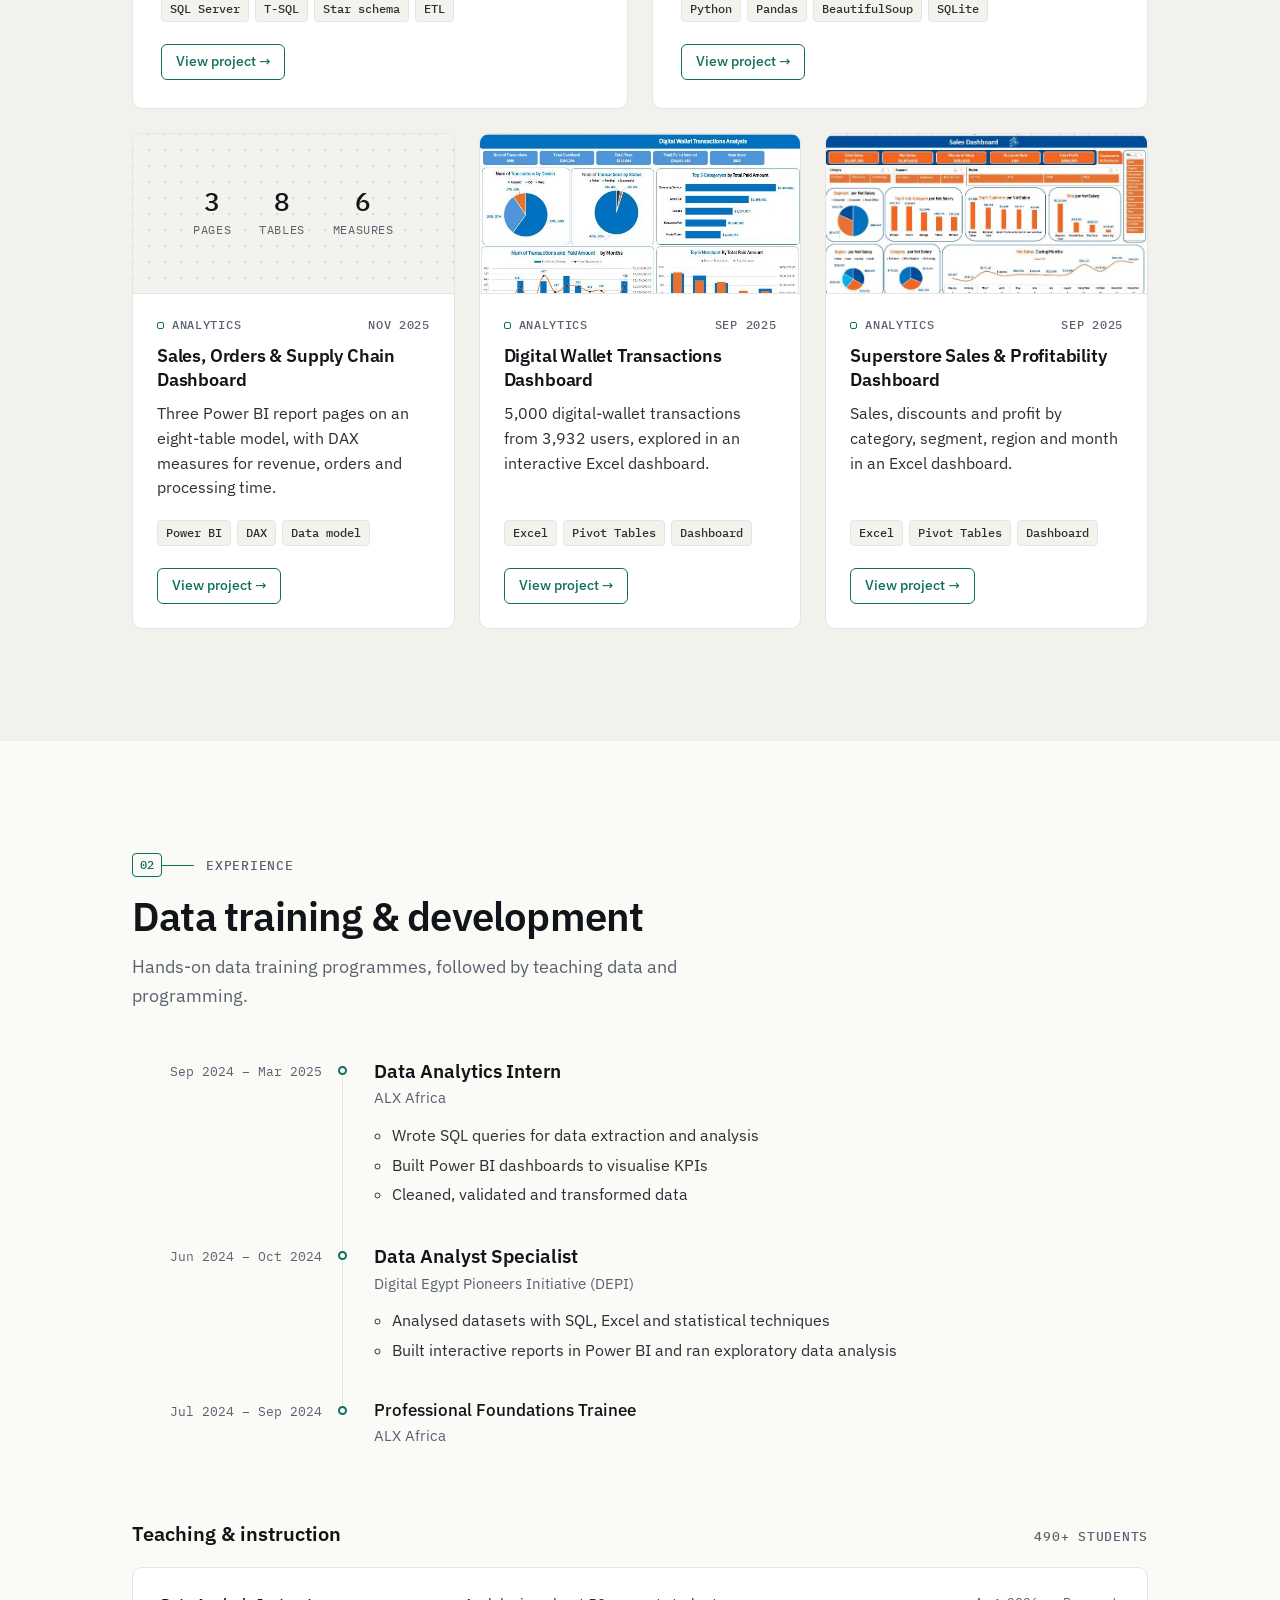
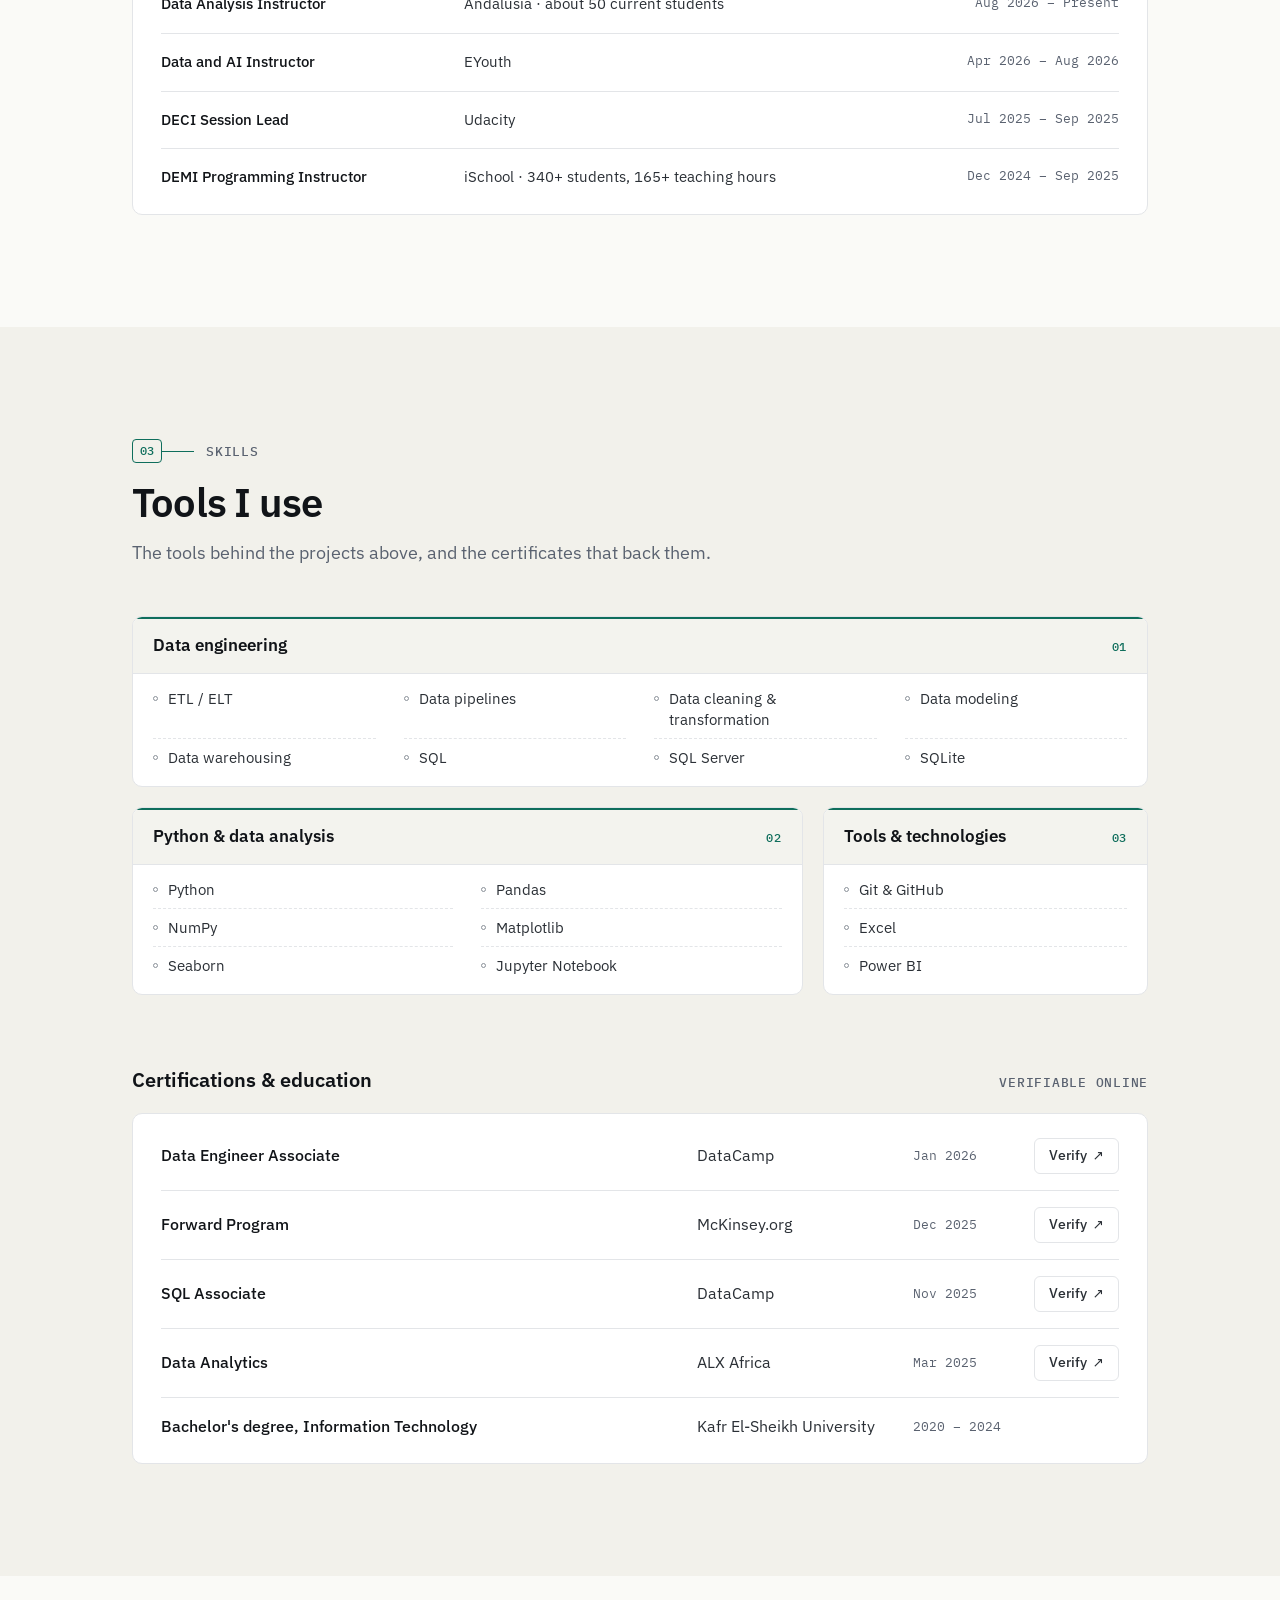
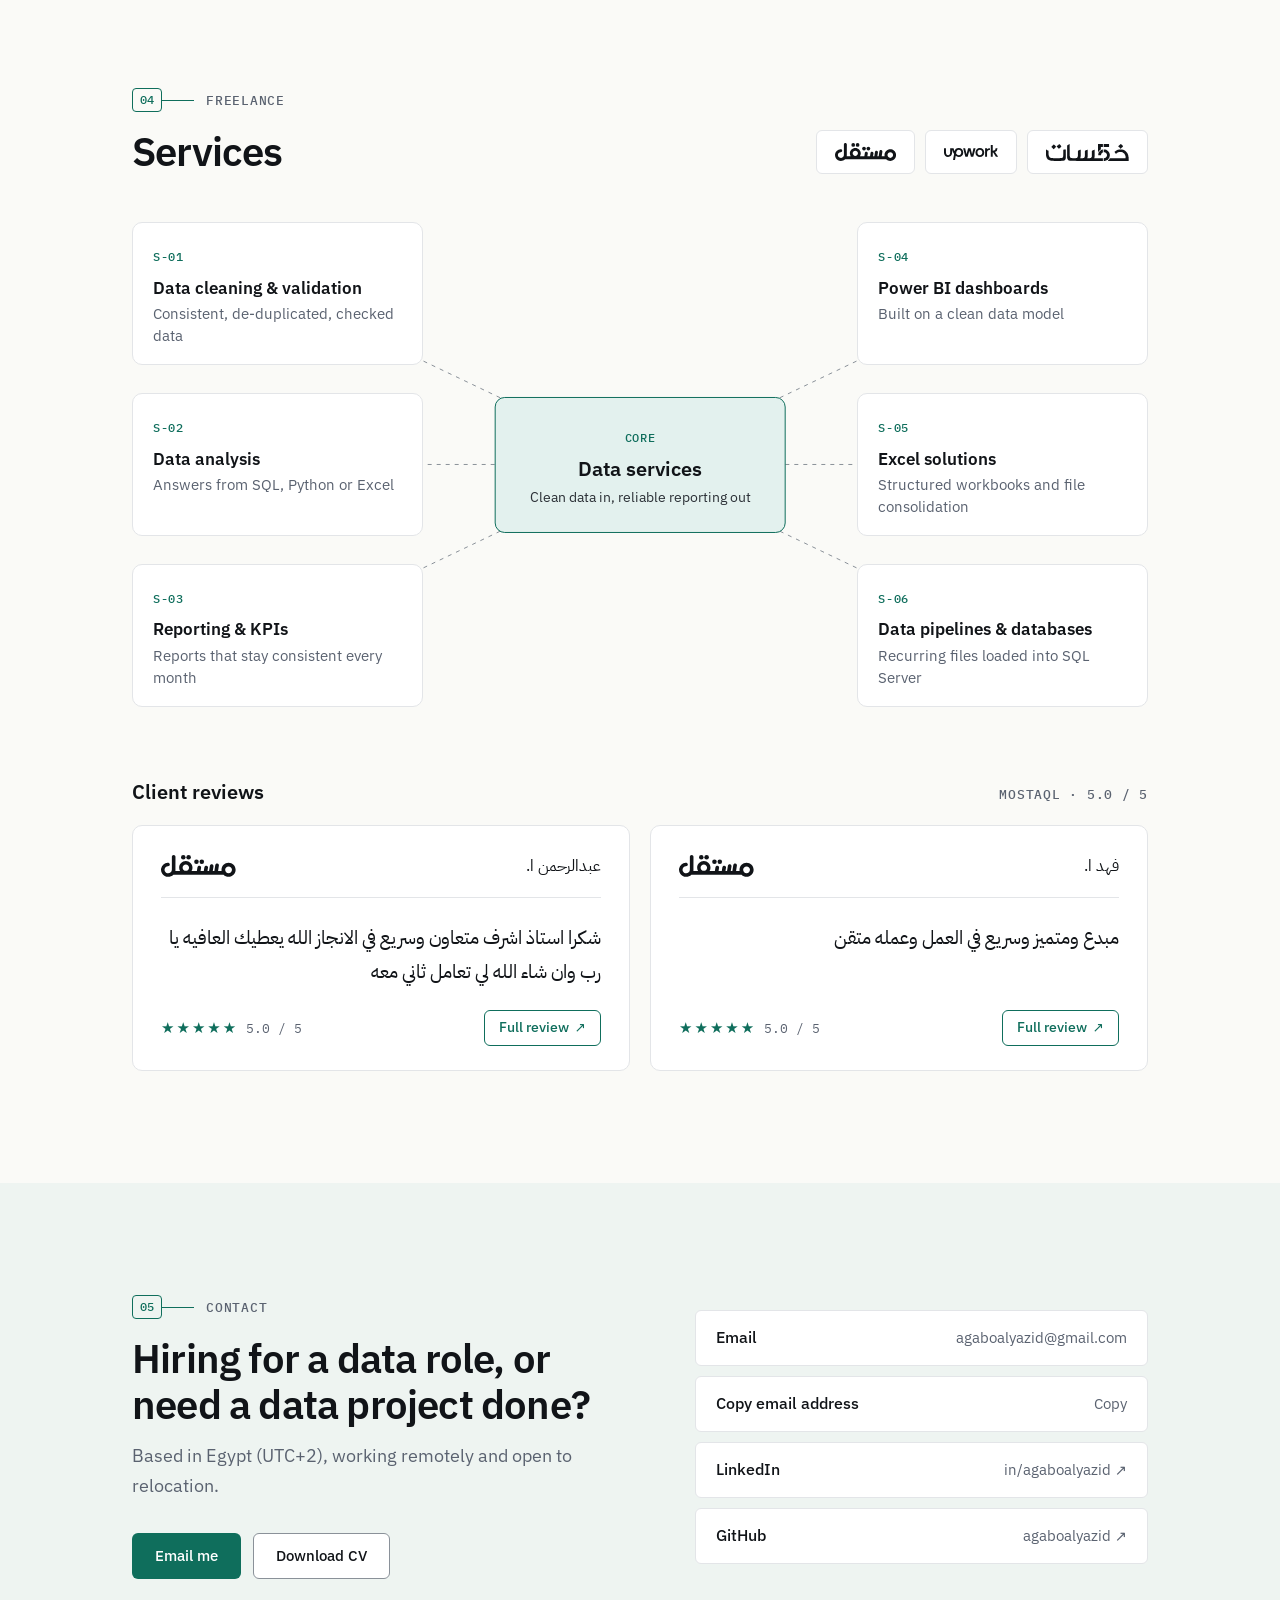
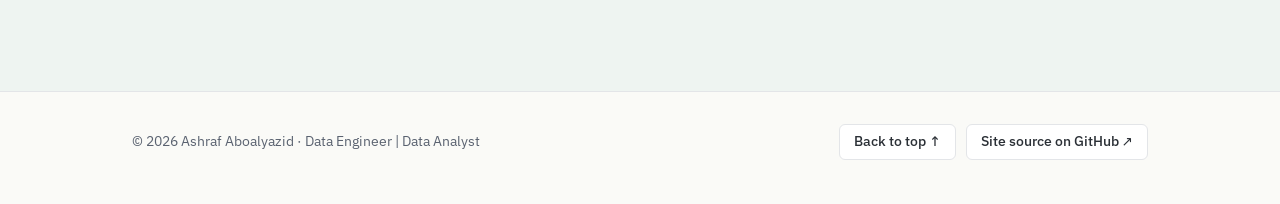
==== commit 6e3c99f2: "Expand the skills section into three named categories Replaces the four generic cards with Data engi" ====
--- a/index.html
+++ b/index.html
@@ -195,10 +195,9 @@
         </div>
       </div>
       <ul class="skills">
-        <li><div class="entity-head"><h3>SQL &amp; databases</h3><span class="label">01</span></div><ul class="fields"><li>T-SQL</li><li>SQL Server</li><li>SQLite</li><li>Joins, window functions</li><li>Stored procedures</li></ul></li>
-        <li><div class="entity-head"><h3>Data engineering</h3><span class="label">02</span></div><ul class="fields"><li>ETL pipelines</li><li>Layered warehouses</li><li>Star-schema modelling</li><li>Data quality checks</li></ul></li>
-        <li><div class="entity-head"><h3>Python</h3><span class="label">03</span></div><ul class="fields"><li>Pandas</li><li>Requests</li><li>BeautifulSoup</li><li>sqlite3</li></ul></li>
-        <li><div class="entity-head"><h3>BI &amp; Excel</h3><span class="label">04</span></div><ul class="fields"><li>Power BI (DAX, data modelling)</li><li>Excel dashboards</li><li>Pivot Tables</li></ul></li>
+        <li class="sk-wide"><div class="entity-head"><h3>Data engineering</h3><span class="label">01</span></div><ul class="fields cols-2"><li>ETL / ELT</li><li>Data pipelines</li><li>Data cleaning &amp; transformation</li><li>Data modeling</li><li>Data warehousing</li><li>SQL</li><li>SQL Server</li><li>SQLite</li></ul></li>
+        <li class="sk-mid"><div class="entity-head"><h3>Python &amp; data analysis</h3><span class="label">02</span></div><ul class="fields cols-2"><li>Python</li><li>Pandas</li><li>NumPy</li><li>Matplotlib</li><li>Seaborn</li><li>Jupyter Notebook</li></ul></li>
+        <li class="sk-narrow"><div class="entity-head"><h3>Tools &amp; technologies</h3><span class="label">03</span></div><ul class="fields cols-1"><li>Git &amp; GitHub</li><li>Excel</li><li>Power BI</li></ul></li>
       </ul>
       <div class="block-title" id="certifications"><h3>Certifications &amp; education</h3><span class="label">Verifiable online</span></div>
       <ul class="cert-list panel">
--- a/assets/css/main.css
+++ b/assets/css/main.css
@@ -192,13 +192,20 @@
 .simple-table td.when{font-family:var(--font-mono);font-size:13px;color:var(--muted);white-space:nowrap;padding-right:0;text-align:right}
 
 /* ---------- Skills & certificates ---------- */
-.skills{display:grid;grid-template-columns:repeat(4,minmax(0,1fr));gap:20px;list-style:none;padding:0}
+.skills{display:grid;grid-template-columns:repeat(3,minmax(0,1fr));gap:20px;list-style:none;padding:0}
+.sk-wide{grid-column:span 3}
+.sk-mid{grid-column:span 2}
+.sk-narrow{grid-column:span 1}
 .skills > li{background:var(--surface);border:1px solid var(--border);border-radius:var(--radius-lg);overflow:hidden;transition:border-color .2s}
 .skills > li:hover{border-color:var(--border-strong)}
 .entity-head{display:flex;justify-content:space-between;align-items:baseline;gap:12px;padding:16px 20px;background:var(--sunken);border-bottom:1px solid var(--border);border-top:2px solid var(--accent)}
 .entity-head h3{font-size:16.5px;line-height:1.3}
 .entity-head .label{color:var(--accent);font-size:11.5px}
 .fields{list-style:none;padding:6px 20px 10px}
+.fields.cols-2{display:grid;grid-template-columns:repeat(2,minmax(0,1fr));column-gap:28px}
+.sk-wide .fields.cols-2{grid-template-columns:repeat(4,minmax(0,1fr))}
+.fields.cols-2 li:nth-last-child(-n+2){border-bottom:0}
+.sk-wide .fields.cols-2 li:nth-last-child(-n+4){border-bottom:0}
 .fields li{display:flex;align-items:flex-start;gap:10px;padding:8px 0;font-size:14.5px;line-height:1.45;border-bottom:1px dashed var(--border)}
 .fields li:last-child{border-bottom:0}
 .fields li::before{content:"";flex:0 0 5px;height:5px;margin-top:8px;border-radius:50%;border:1px solid var(--border-strong)}
@@ -336,7 +343,9 @@
   :root{--space-section:96px}
   .hero-grid{grid-template-columns:minmax(0,1fr);gap:48px}
   .identity{justify-self:start;max-width:380px}
-  .skills{grid-template-columns:repeat(2,minmax(0,1fr))}
+  .sk-wide .fields.cols-2{grid-template-columns:repeat(2,minmax(0,1fr))}
+  .sk-wide .fields.cols-2 li:nth-last-child(-n+4){border-bottom:1px dashed var(--border)}
+  .sk-wide .fields.cols-2 li:nth-last-child(-n+2){border-bottom:0}
   .project-grid > li[data-category="analytics"]{grid-column:span 3}
   .services{column-gap:40px}
   .hub{width:calc((100% - 80px) / 3);padding:20px 16px}
@@ -399,6 +408,10 @@
   .simple-table tr:last-child{border-bottom:0}
   .simple-table th,.simple-table td,.simple-table td.when{padding:0;border:0;text-align:left;white-space:normal}
   .skills,.reviews,.contact{grid-template-columns:minmax(0,1fr)}
+  .sk-wide,.sk-mid,.sk-narrow{grid-column:auto}
+  .fields.cols-2,.sk-wide .fields.cols-2{grid-template-columns:minmax(0,1fr)}
+  .fields.cols-2 li:nth-last-child(-n+2),.sk-wide .fields.cols-2 li:nth-last-child(-n+4){border-bottom:1px dashed var(--border)}
+  .fields li:last-child{border-bottom:0}
   .services{gap:8px}
   .review{padding:22px 20px 20px;gap:18px}
   .mostaql-logo{height:19px}
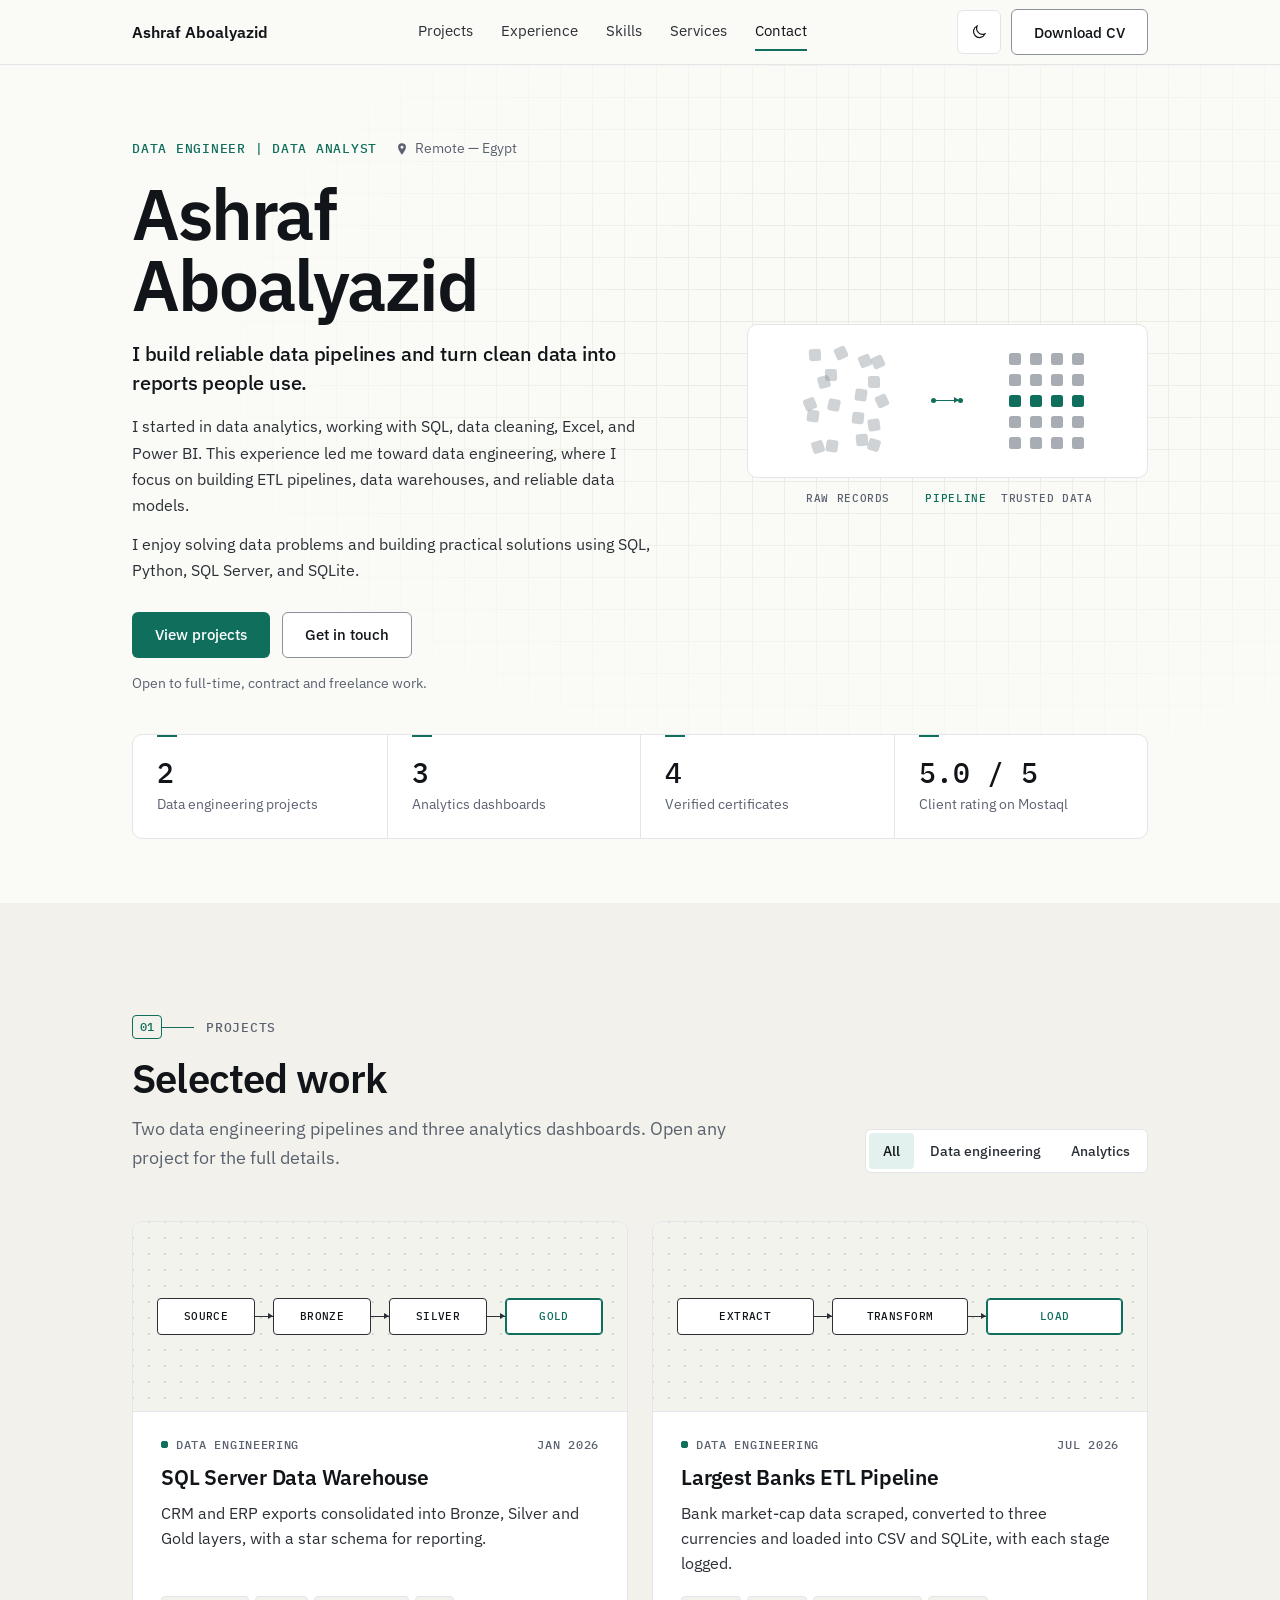
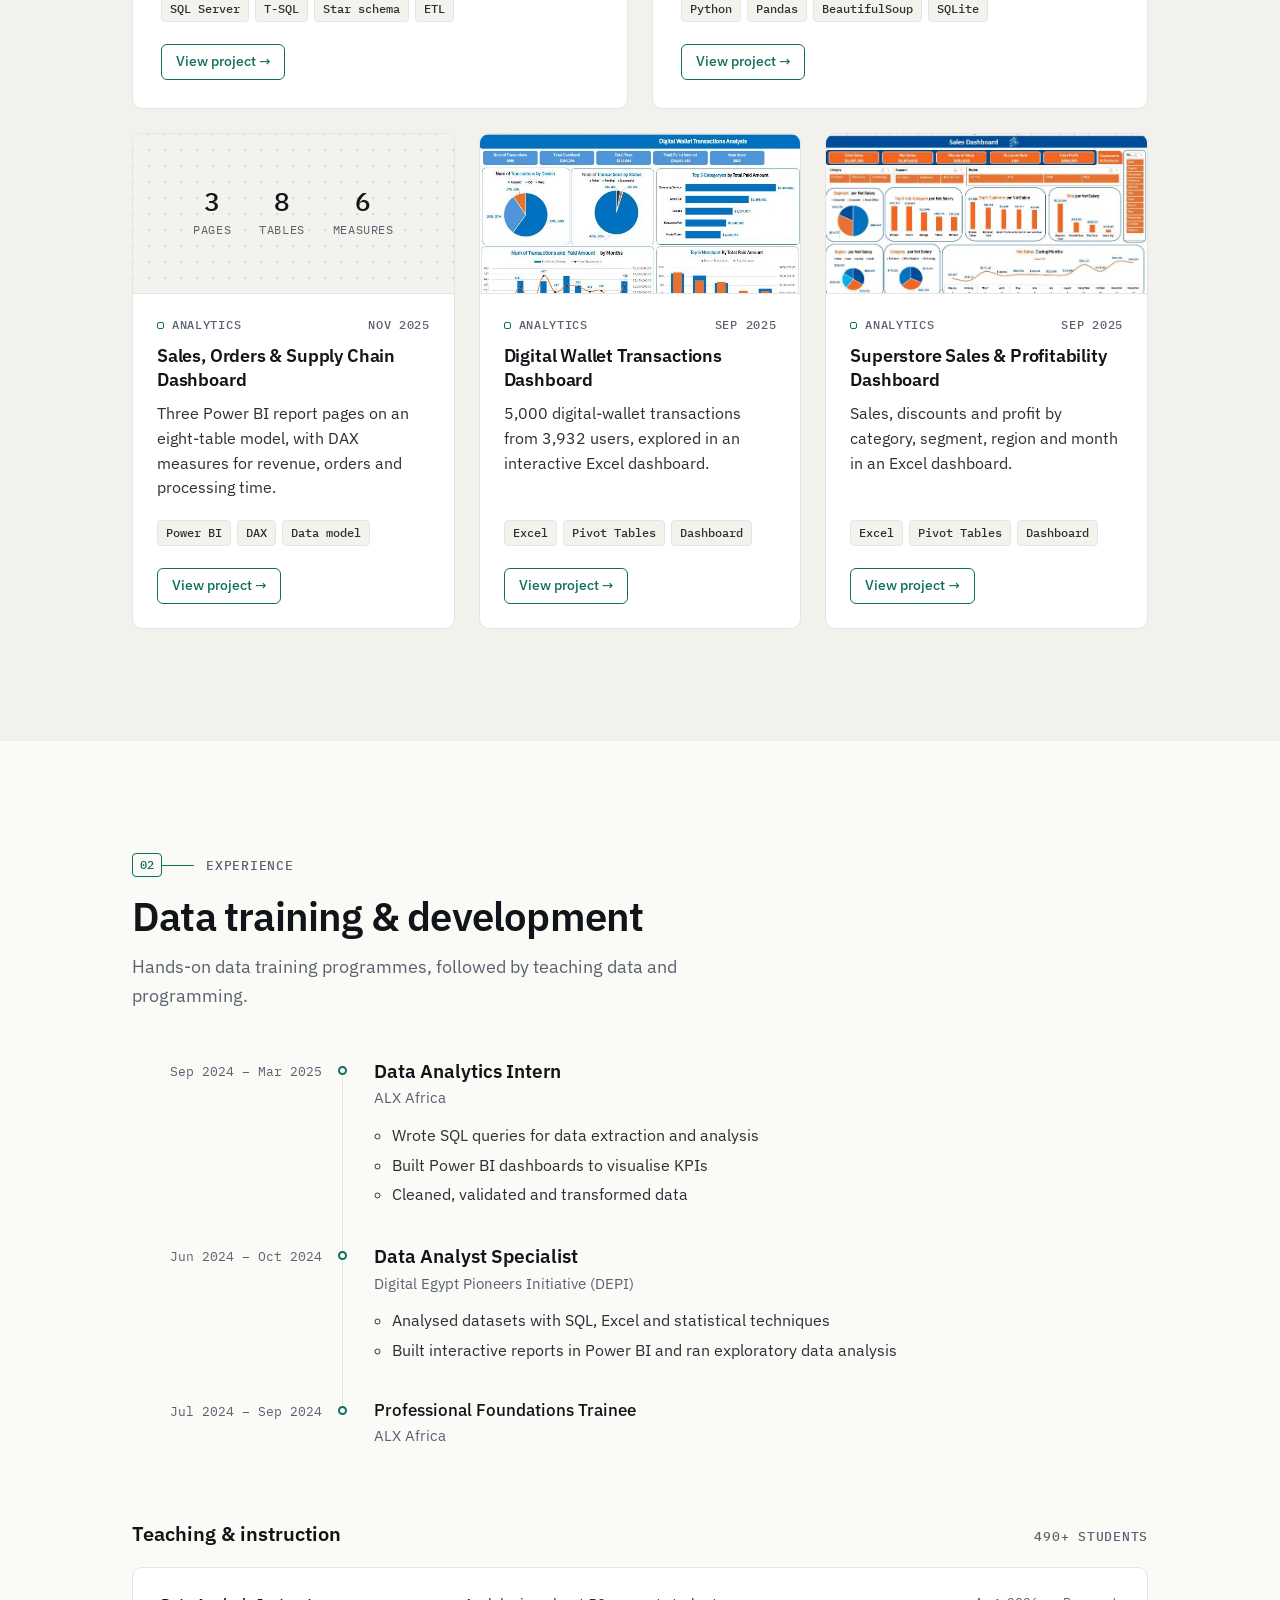
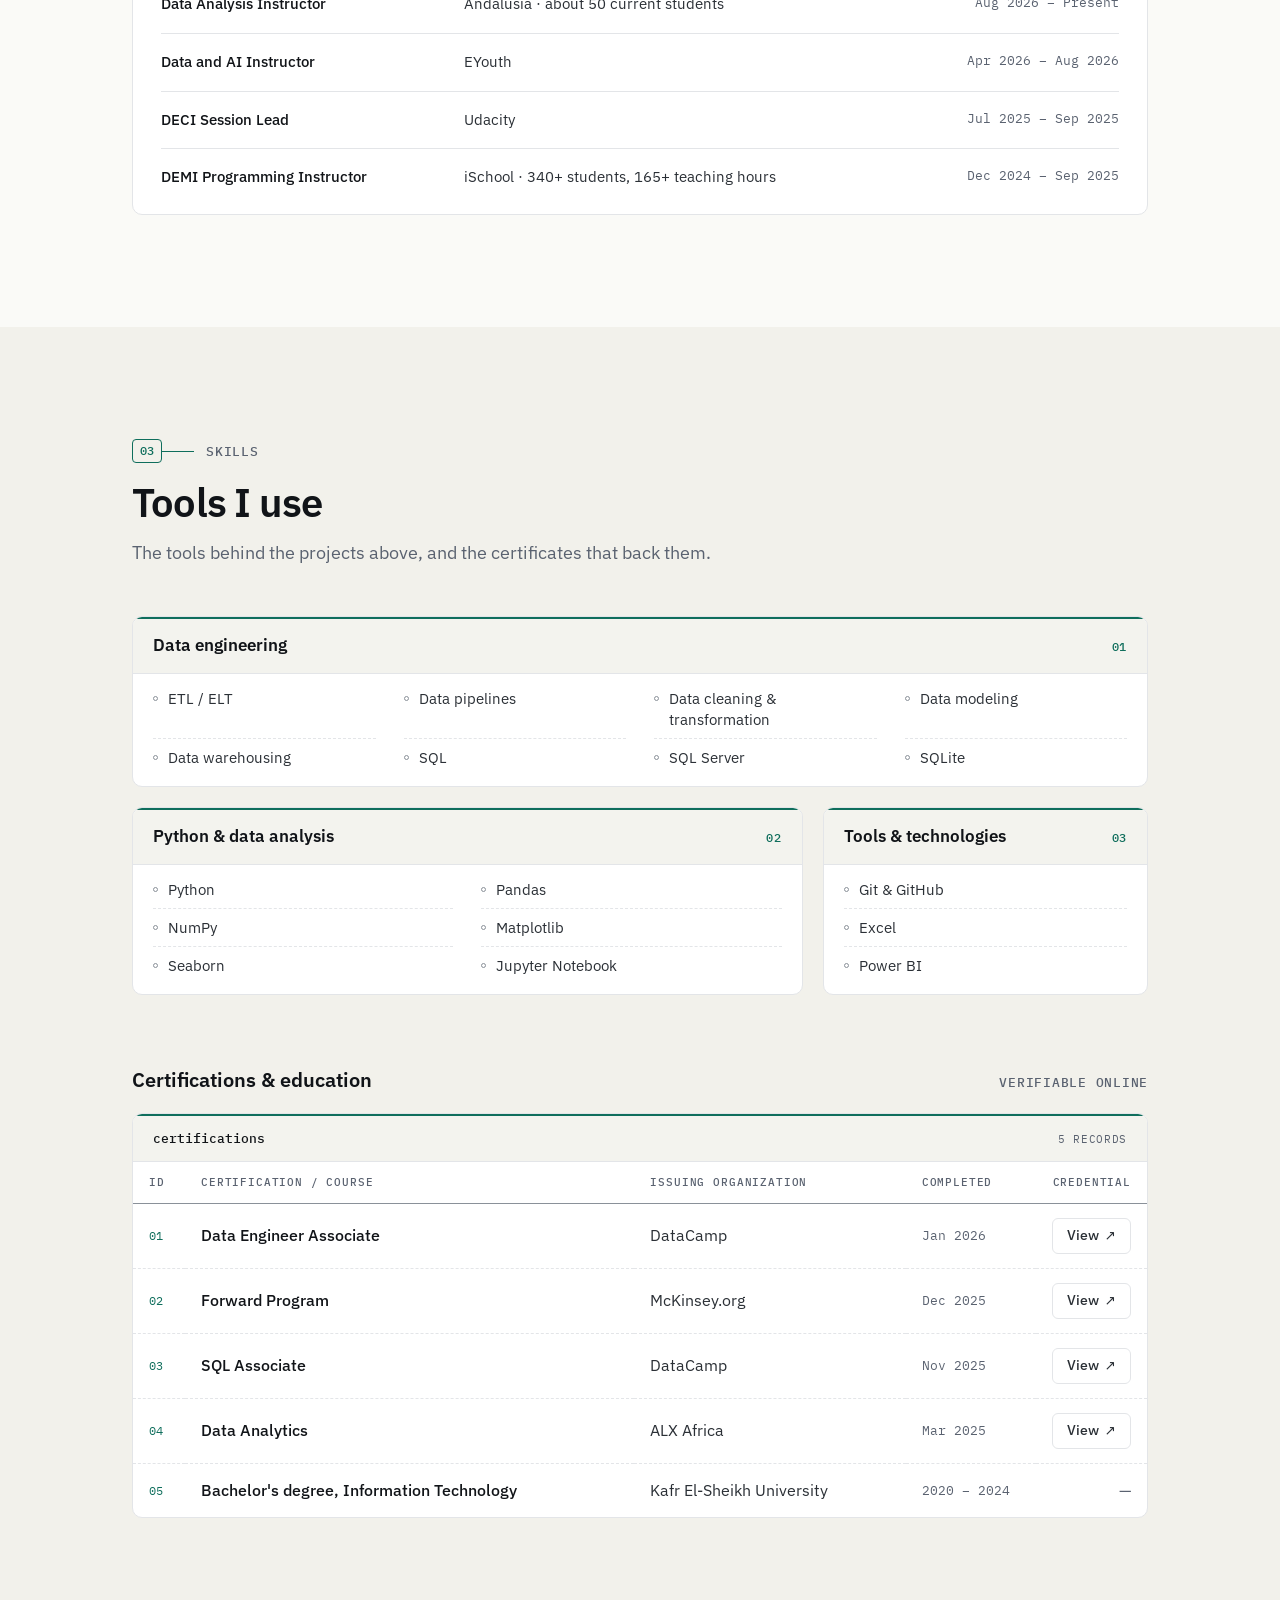
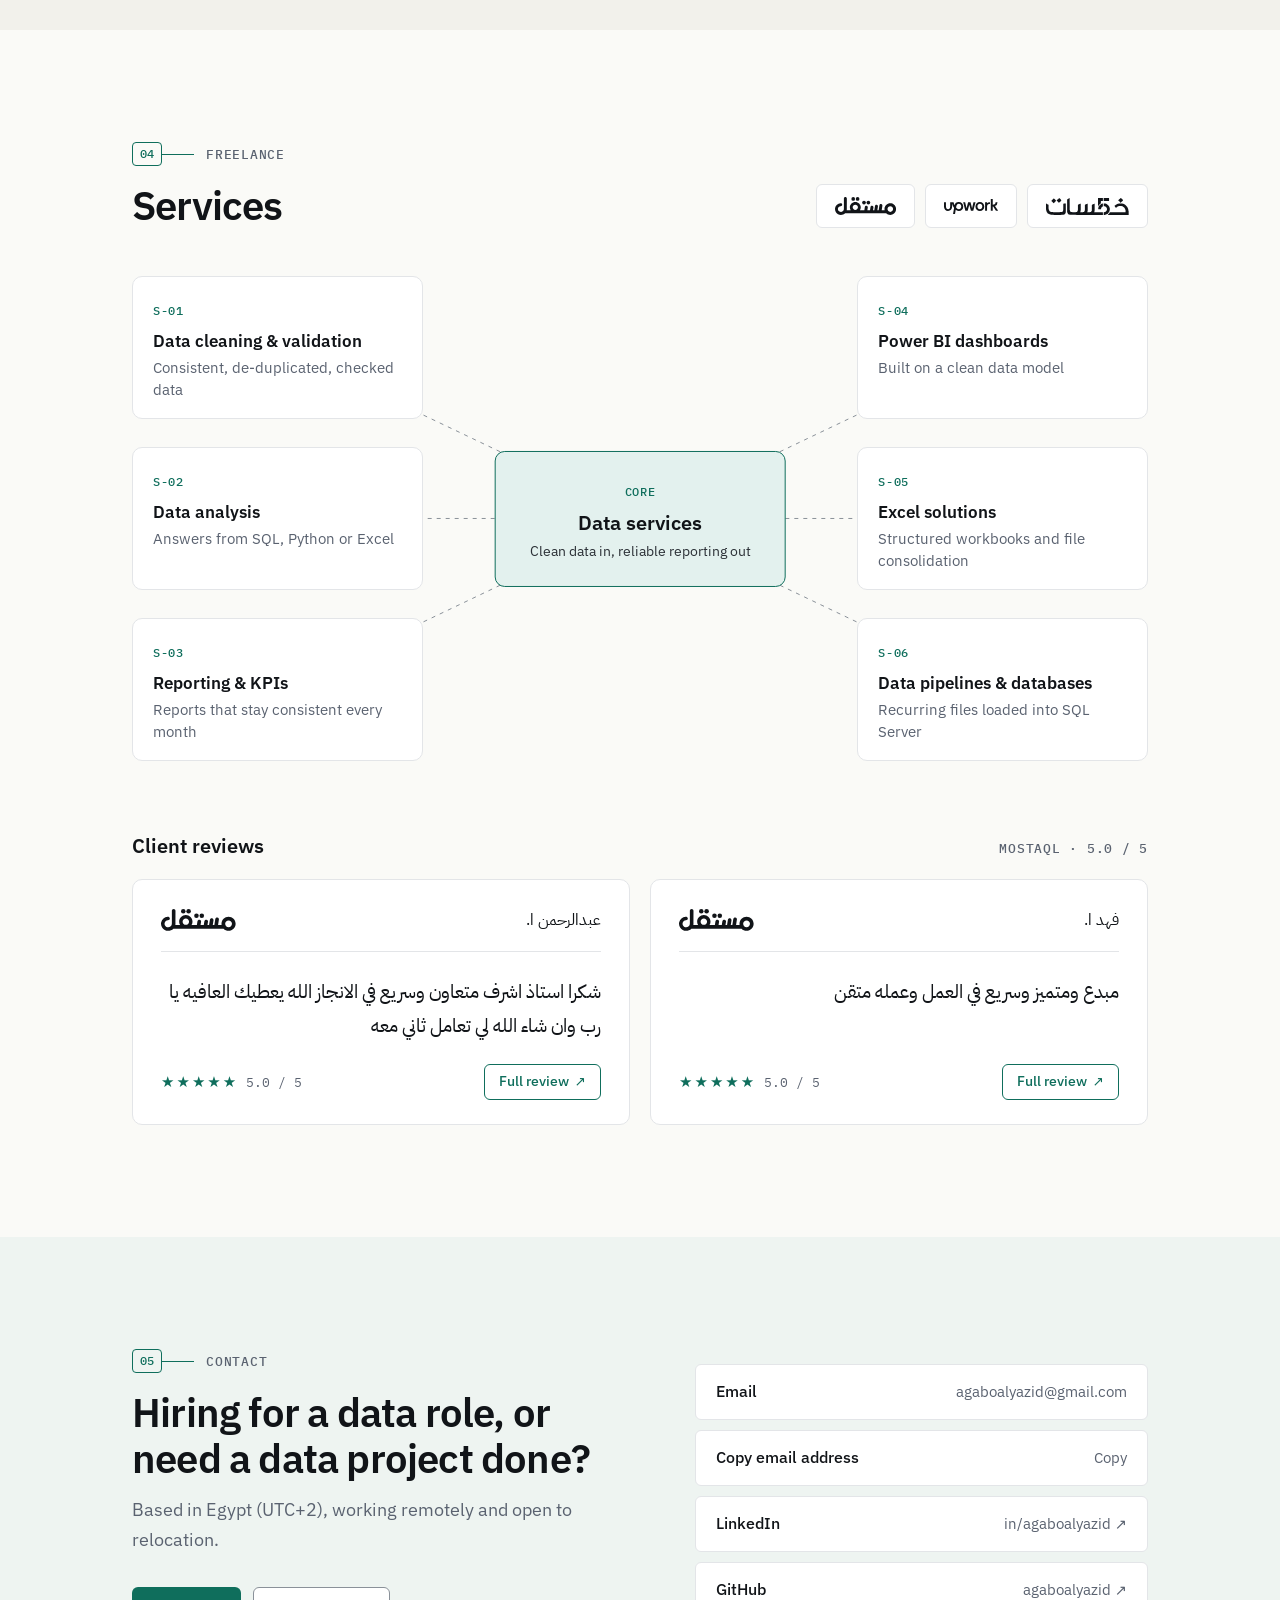
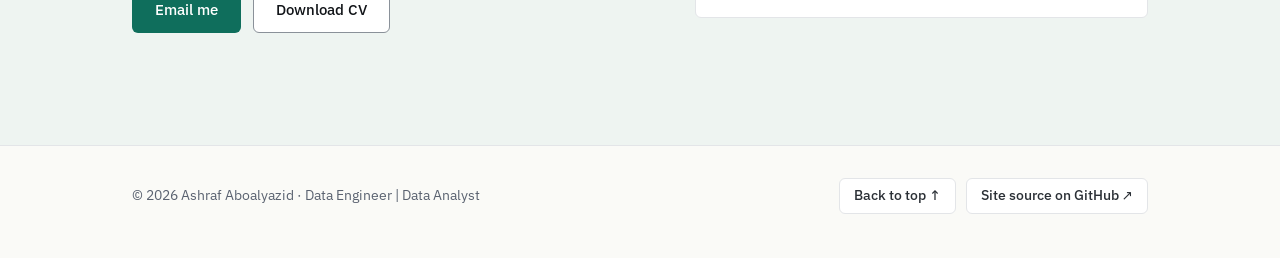
==== commit beae8933: "Rebuild the certifications block as a database-style record table Replaces the cert list with a real" ====
--- a/index.html
+++ b/index.html
@@ -200,13 +200,58 @@
         <li class="sk-narrow"><div class="entity-head"><h3>Tools &amp; technologies</h3><span class="label">03</span></div><ul class="fields cols-1"><li>Git &amp; GitHub</li><li>Excel</li><li>Power BI</li></ul></li>
       </ul>
       <div class="block-title" id="certifications"><h3>Certifications &amp; education</h3><span class="label">Verifiable online</span></div>
-      <ul class="cert-list panel">
-        <li><b>Data Engineer Associate</b><span class="issuer">DataCamp</span><span class="when">Jan 2026</span><a class="btn btn-subtle btn-sm verify" href="https://www.datacamp.com/certificate/DEA0012960381795">Verify<span class="visually-hidden"> Data Engineer Associate certificate</span> ↗</a></li>
-        <li><b>Forward Program</b><span class="issuer">McKinsey.org</span><span class="when">Dec 2025</span><a class="btn btn-subtle btn-sm verify" href="https://www.credly.com/badges/53489a5b-3e1a-4555-b13c-2518be64969a">Verify<span class="visually-hidden"> Forward Program badge</span> ↗</a></li>
-        <li><b>SQL Associate</b><span class="issuer">DataCamp</span><span class="when">Nov 2025</span><a class="btn btn-subtle btn-sm verify" href="https://www.datacamp.com/certificate/SQA0011038731836">Verify<span class="visually-hidden"> SQL Associate certificate</span> ↗</a></li>
-        <li><b>Data Analytics</b><span class="issuer">ALX Africa</span><span class="when">Mar 2025</span><a class="btn btn-subtle btn-sm verify" href="https://savanna.alxafrica.com/certificates/yShH9c2M3f">Verify<span class="visually-hidden"> Data Analytics certificate</span> ↗</a></li>
-        <li><b>Bachelor's degree, Information Technology</b><span class="issuer">Kafr El-Sheikh University</span><span class="when">2020 – 2024</span><span></span></li>
-      </ul>
+      <div class="records">
+        <div class="rec-head"><span class="rec-name">certifications</span><span class="rec-count">5 records</span></div>
+        <table class="rec-table">
+          <caption class="visually-hidden">Certifications and education</caption>
+          <thead>
+            <tr>
+              <th scope="col" class="c-id">ID</th>
+              <th scope="col">Certification / course</th>
+              <th scope="col">Issuing organization</th>
+              <th scope="col" class="c-when">Completed</th>
+              <th scope="col" class="c-cred">Credential</th>
+            </tr>
+          </thead>
+          <tbody>
+          <tr>
+            <td class="c-id">01</td>
+            <th scope="row" data-col="Name">Data Engineer Associate</th>
+            <td data-col="Issuer">DataCamp</td>
+            <td class="c-when" data-col="Completed">Jan 2026</td>
+            <td class="c-cred" data-col="Credential"><a class="btn btn-subtle btn-sm" href="https://www.datacamp.com/certificate/DEA0012960381795">View<span class="visually-hidden"> Data Engineer Associate certificate</span> ↗</a></td>
+          </tr>
+          <tr>
+            <td class="c-id">02</td>
+            <th scope="row" data-col="Name">Forward Program</th>
+            <td data-col="Issuer">McKinsey.org</td>
+            <td class="c-when" data-col="Completed">Dec 2025</td>
+            <td class="c-cred" data-col="Credential"><a class="btn btn-subtle btn-sm" href="https://www.credly.com/badges/53489a5b-3e1a-4555-b13c-2518be64969a">View<span class="visually-hidden"> Forward Program badge</span> ↗</a></td>
+          </tr>
+          <tr>
+            <td class="c-id">03</td>
+            <th scope="row" data-col="Name">SQL Associate</th>
+            <td data-col="Issuer">DataCamp</td>
+            <td class="c-when" data-col="Completed">Nov 2025</td>
+            <td class="c-cred" data-col="Credential"><a class="btn btn-subtle btn-sm" href="https://www.datacamp.com/certificate/SQA0011038731836">View<span class="visually-hidden"> SQL Associate certificate</span> ↗</a></td>
+          </tr>
+          <tr>
+            <td class="c-id">04</td>
+            <th scope="row" data-col="Name">Data Analytics</th>
+            <td data-col="Issuer">ALX Africa</td>
+            <td class="c-when" data-col="Completed">Mar 2025</td>
+            <td class="c-cred" data-col="Credential"><a class="btn btn-subtle btn-sm" href="https://savanna.alxafrica.com/certificates/yShH9c2M3f">View<span class="visually-hidden"> Data Analytics certificate</span> ↗</a></td>
+          </tr>
+          <tr>
+            <td class="c-id">05</td>
+            <th scope="row" data-col="Name">Bachelor's degree, Information Technology</th>
+            <td data-col="Issuer">Kafr El-Sheikh University</td>
+            <td class="c-when" data-col="Completed">2020 – 2024</td>
+            <td class="c-cred" data-col="Credential"><span class="none" aria-hidden="true">—</span><span class="visually-hidden">No online credential</span></td>
+          </tr>
+          </tbody>
+        </table>
+      </div>
     </div>
   </section>
 
--- a/assets/css/main.css
+++ b/assets/css/main.css
@@ -209,12 +209,22 @@
 .fields li{display:flex;align-items:flex-start;gap:10px;padding:8px 0;font-size:14.5px;line-height:1.45;border-bottom:1px dashed var(--border)}
 .fields li:last-child{border-bottom:0}
 .fields li::before{content:"";flex:0 0 5px;height:5px;margin-top:8px;border-radius:50%;border:1px solid var(--border-strong)}
-.cert-list{list-style:none;padding:8px 28px}
-.cert-list li{display:grid;grid-template-columns:minmax(0,1fr) 200px 110px 80px;gap:16px;align-items:center;padding:16px 0;border-bottom:1px solid var(--border);font-size:15.5px}
-.cert-list li:last-child{border-bottom:0}
-.cert-list b{color:var(--ink);font-weight:500}
-.cert-list .when{font-family:var(--font-mono);font-size:13px;color:var(--muted)}
-.cert-list .verify{justify-self:end}
+.records{background:var(--surface);border:1px solid var(--border);border-radius:var(--radius-lg);overflow:hidden}
+.rec-head{display:flex;justify-content:space-between;align-items:baseline;gap:12px;padding:12px 20px;background:var(--sunken);border-top:2px solid var(--accent);border-bottom:1px solid var(--border);font-family:var(--font-mono)}
+.rec-name{font-size:12.5px;font-weight:500;color:var(--ink)}
+.rec-count{font-size:11px;letter-spacing:.06em;text-transform:uppercase;color:var(--muted)}
+.rec-table{width:100%;border-collapse:collapse;font-size:15.5px;text-align:left}
+.rec-table thead th{font-family:var(--font-mono);font-size:10.5px;font-weight:500;letter-spacing:.08em;text-transform:uppercase;color:var(--muted);padding:12px 16px;border-bottom:1px solid var(--border-strong);white-space:nowrap}
+.rec-table tbody th,.rec-table td{padding:14px 16px;border-bottom:1px dashed var(--border);vertical-align:middle;font-weight:400}
+.rec-table tbody tr:last-child th,.rec-table tbody tr:last-child td{border-bottom:0}
+.rec-table tbody tr{transition:background-color .15s}
+.rec-table tbody tr:hover{background:var(--sunken)}
+.rec-table tbody th{color:var(--ink);font-weight:500}
+.c-id{width:52px;font-family:var(--font-mono);font-size:12px;color:var(--muted);padding-right:0!important;text-align:left}
+.rec-table tbody .c-id{color:var(--accent)}
+.c-when{width:130px;font-family:var(--font-mono);font-size:13px;color:var(--muted);white-space:nowrap}
+.c-cred{width:104px;text-align:right}
+.c-cred .none{color:var(--muted)}
 
 /* ---------- Services & reviews ---------- */
 .star{position:relative}
@@ -351,8 +361,10 @@
   .hub{width:calc((100% - 80px) / 3);padding:20px 16px}
   .hub-title{font-size:18px}
 
-  .cert-list li{grid-template-columns:minmax(0,1fr) 180px 80px}
-  .cert-list .when{display:none}
+  .rec-table{font-size:15px}
+  .rec-table tbody th,.rec-table td,.rec-table thead th{padding:12px 12px}
+  .c-id{width:44px}
+  .c-when{width:104px;font-size:12.5px}
 }
 @media (max-width:900px){
   .site-nav{display:none;position:absolute;top:64px;left:0;right:0;flex-direction:column;gap:0;background:var(--bg);border-bottom:1px solid var(--border);padding:8px 32px 16px}
@@ -401,7 +413,7 @@
   .timeline > li::after{left:0;margin-left:0}
   .timeline .when{text-align:left}
   .timeline .entry{padding-left:0}
-  .teaching,.cert-list{padding:4px 20px}
+  .teaching{padding:4px 20px}
   .btn-row{flex-direction:column;align-items:flex-start;justify-content:center;gap:2px;padding:12px 18px}
   .btn-row span{text-align:left}
   .simple-table tr{display:grid;grid-template-columns:1fr;padding:14px 0;border-bottom:1px solid var(--border)}
@@ -417,9 +429,18 @@
   .mostaql-logo{height:19px}
   .review blockquote{font-size:18px}
   .contact{gap:40px}
-  .cert-list li{grid-template-columns:minmax(0,1fr) auto;gap:2px 12px}
-  .cert-list .issuer{grid-column:1;grid-row:2;font-size:14px;color:var(--muted)}
-  .cert-list .verify{grid-column:2;grid-row:1 / span 2}
+  .rec-table thead{position:absolute;width:1px;height:1px;overflow:hidden;clip:rect(0,0,0,0)}
+  .rec-table,.rec-table tbody,.rec-table tr,.rec-table tbody th,.rec-table td{display:block;width:auto}
+  .rec-table tbody tr{position:relative;padding:14px 16px 12px 44px;border-bottom:1px dashed var(--border)}
+  .rec-table tbody tr:last-child{border-bottom:0}
+  .rec-table tbody th,.rec-table td{padding:0;border:0}
+  .rec-table tbody .c-id{position:absolute;left:16px;top:15px;width:auto;padding:0!important}
+  .rec-table tbody th{font-size:15.5px;line-height:1.35}
+  .rec-table tbody td[data-col]:not(.c-id){display:flex;justify-content:space-between;gap:12px;margin-top:6px;font-size:14px;color:var(--ink-2)}
+  .rec-table tbody td[data-col]:not(.c-id)::before{content:attr(data-col);font-family:var(--font-mono);font-size:10.5px;letter-spacing:.06em;text-transform:uppercase;color:var(--muted);flex:0 0 auto;align-self:center}
+  .rec-table .c-when{width:auto}
+  .c-cred{width:auto;text-align:left}
+  .rec-table tbody .c-cred{margin-top:10px}
   .identity{max-width:none}
   .id-board{padding:22px 16px}
   .project-hero{padding:28px 0 40px}
